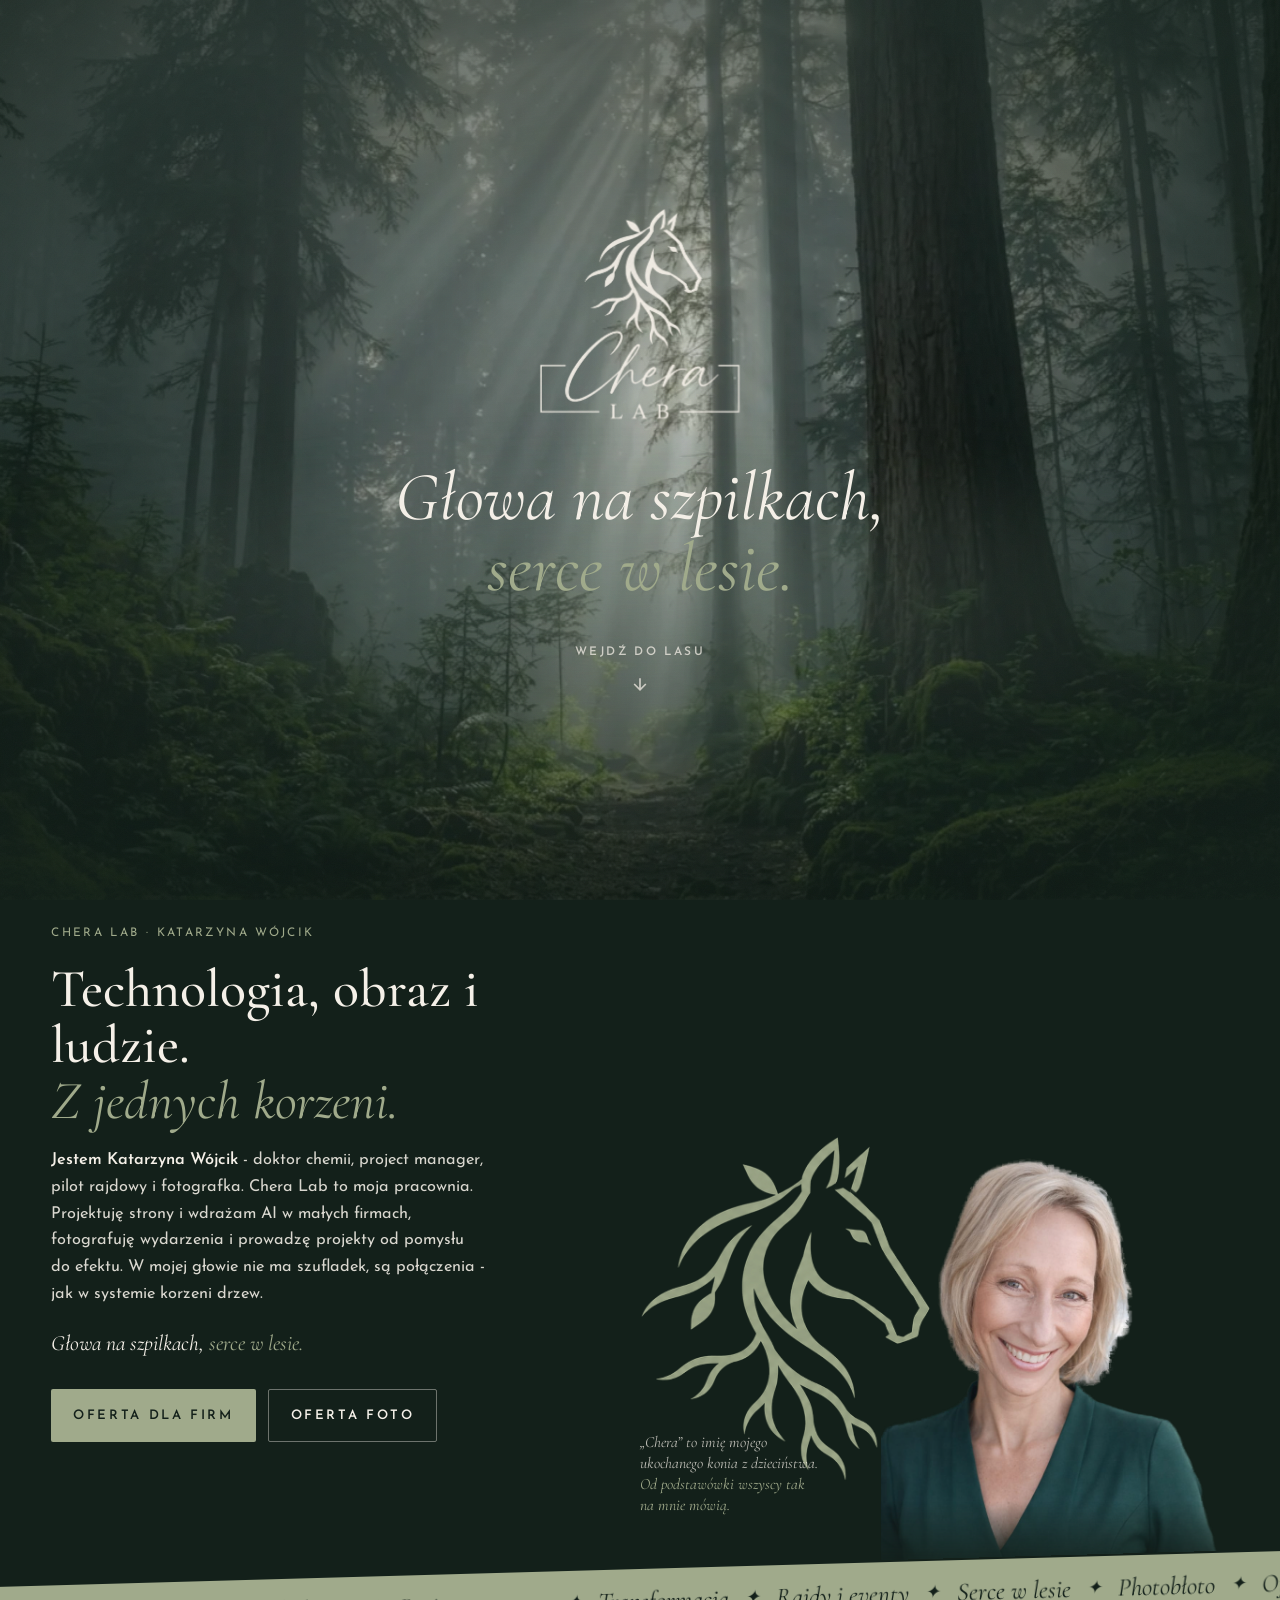
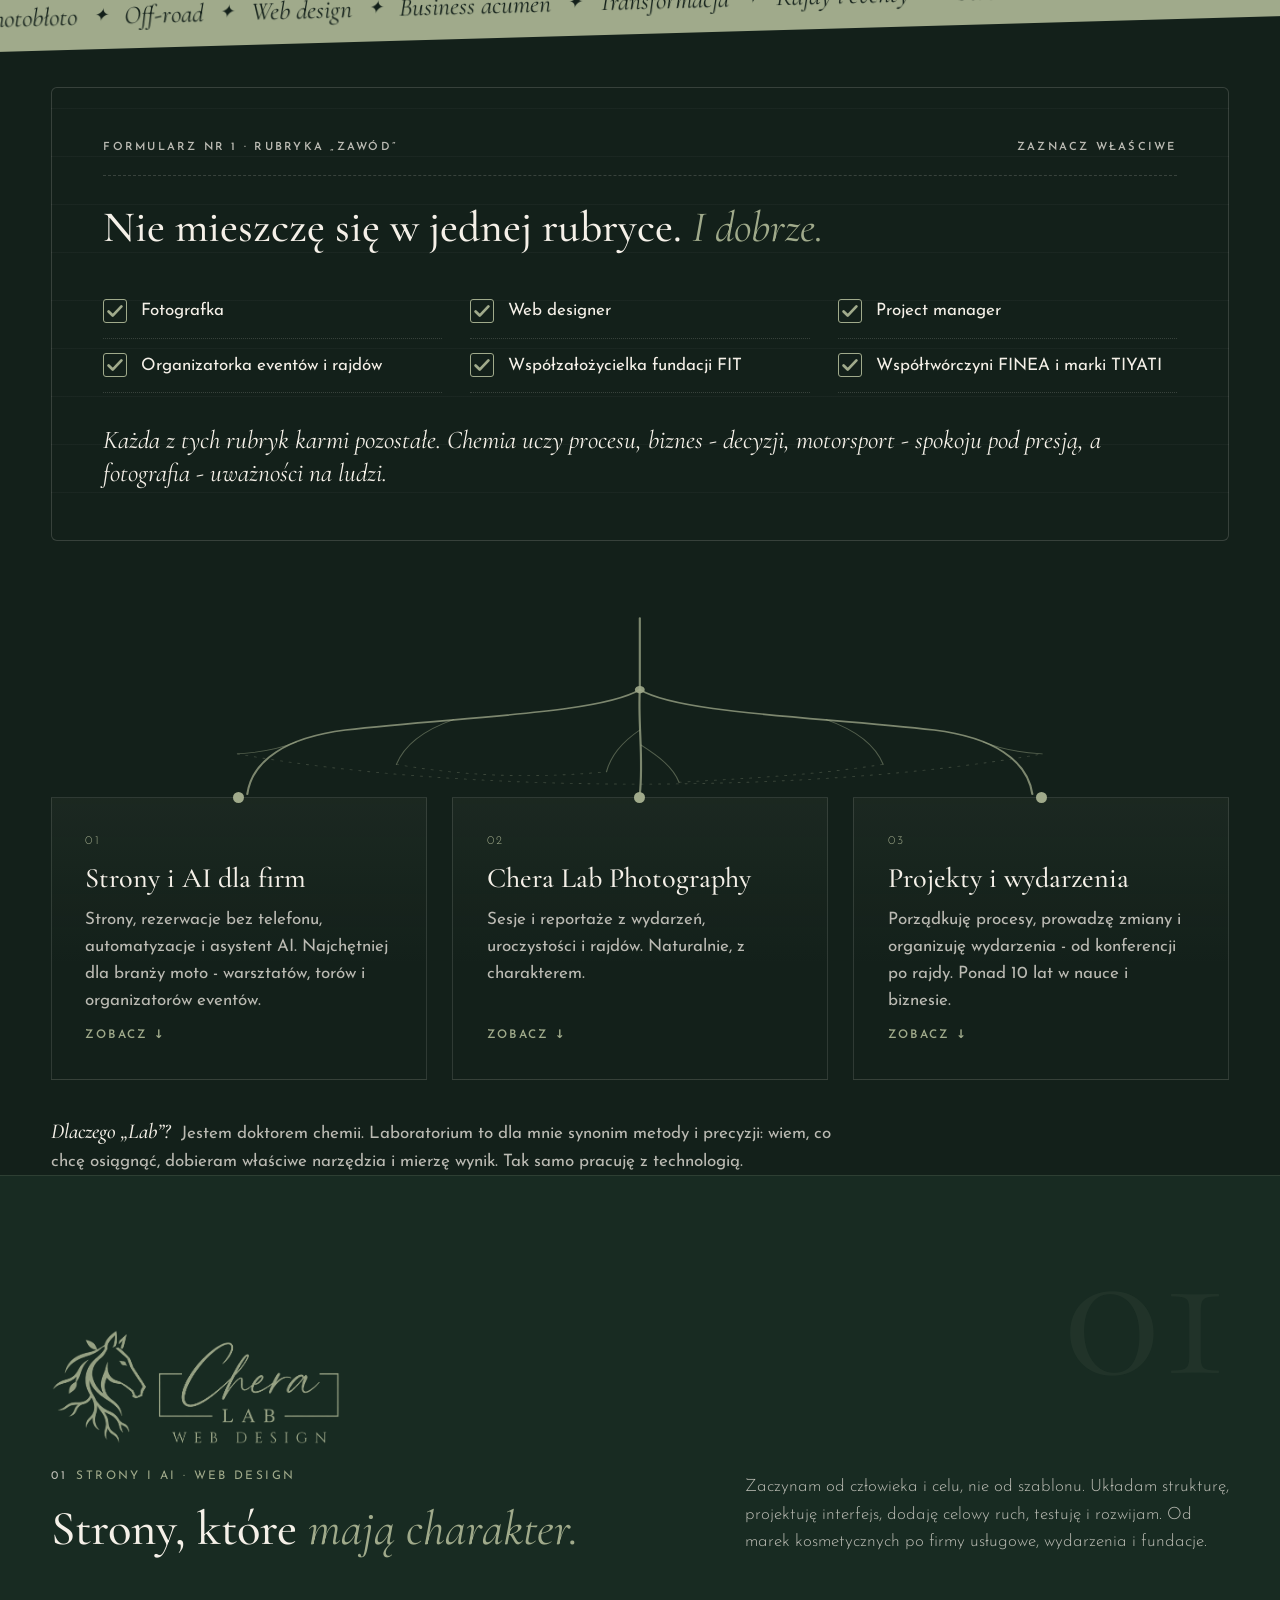
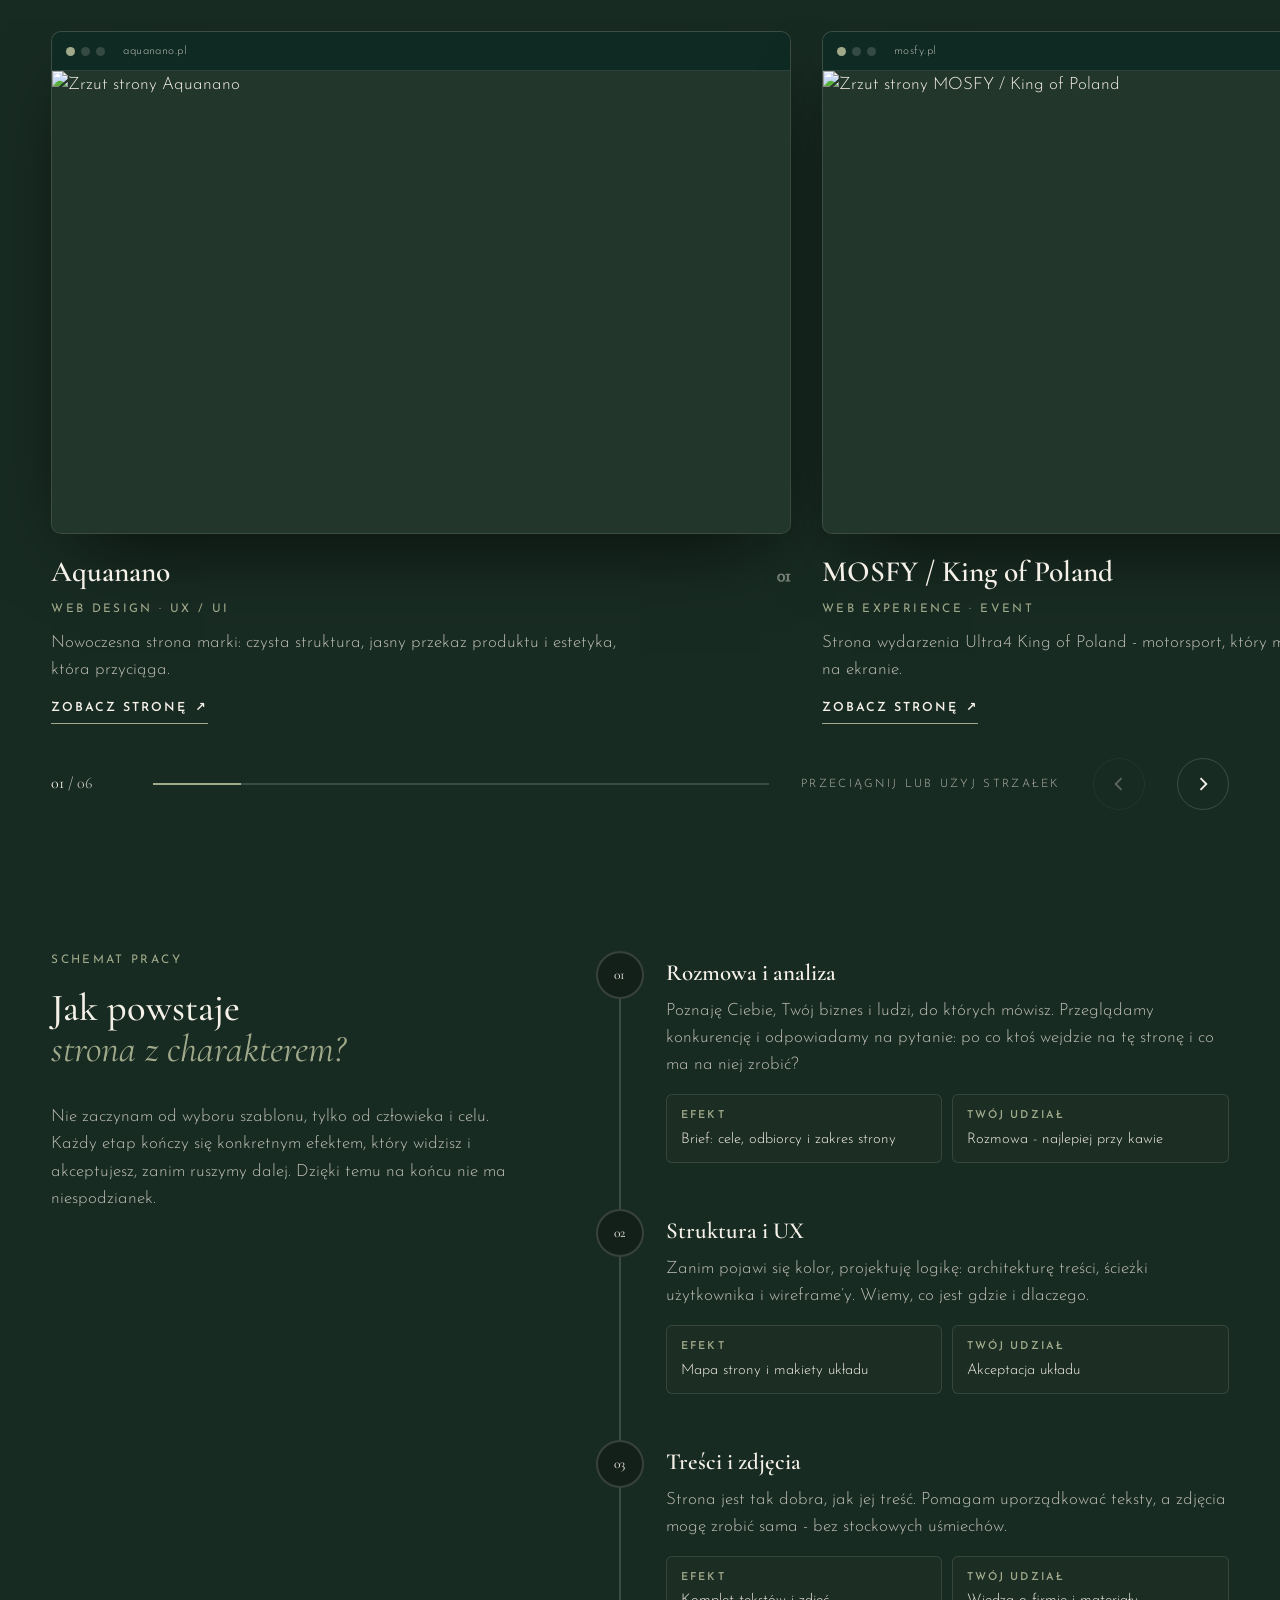
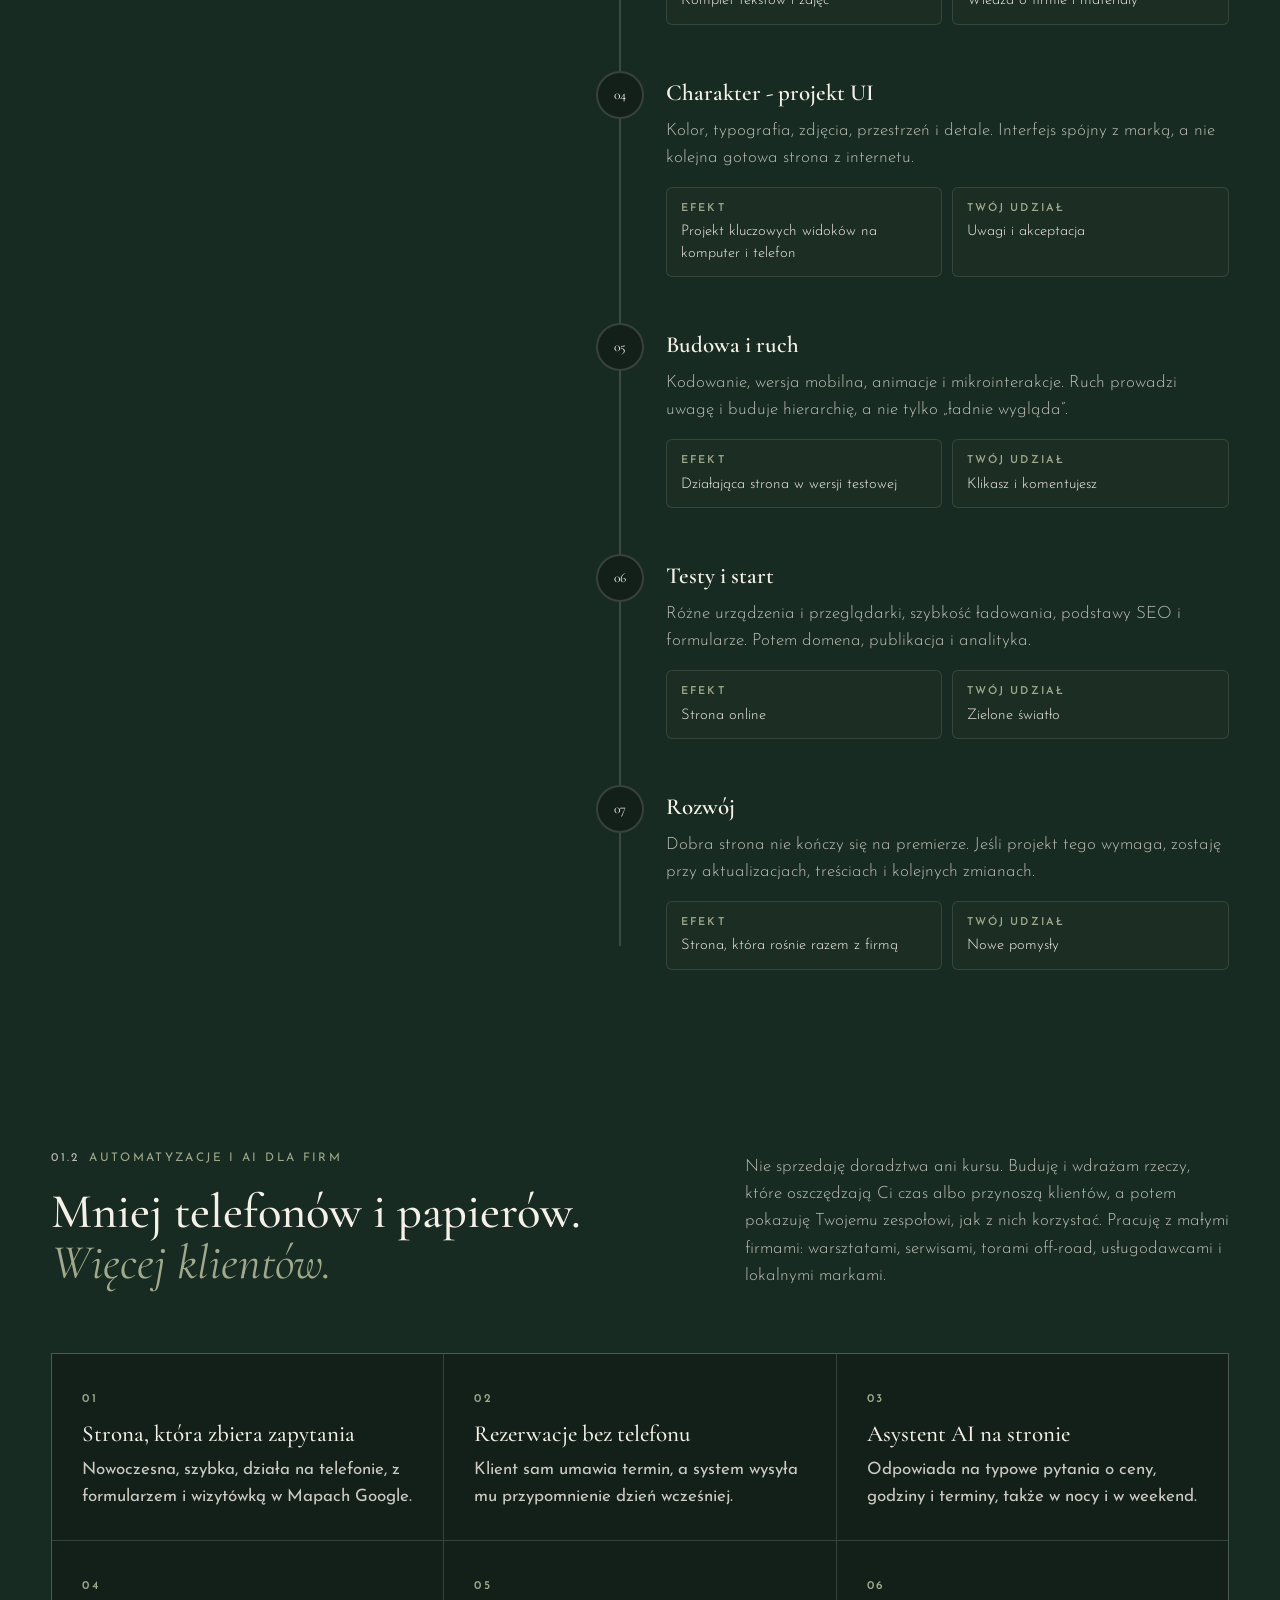
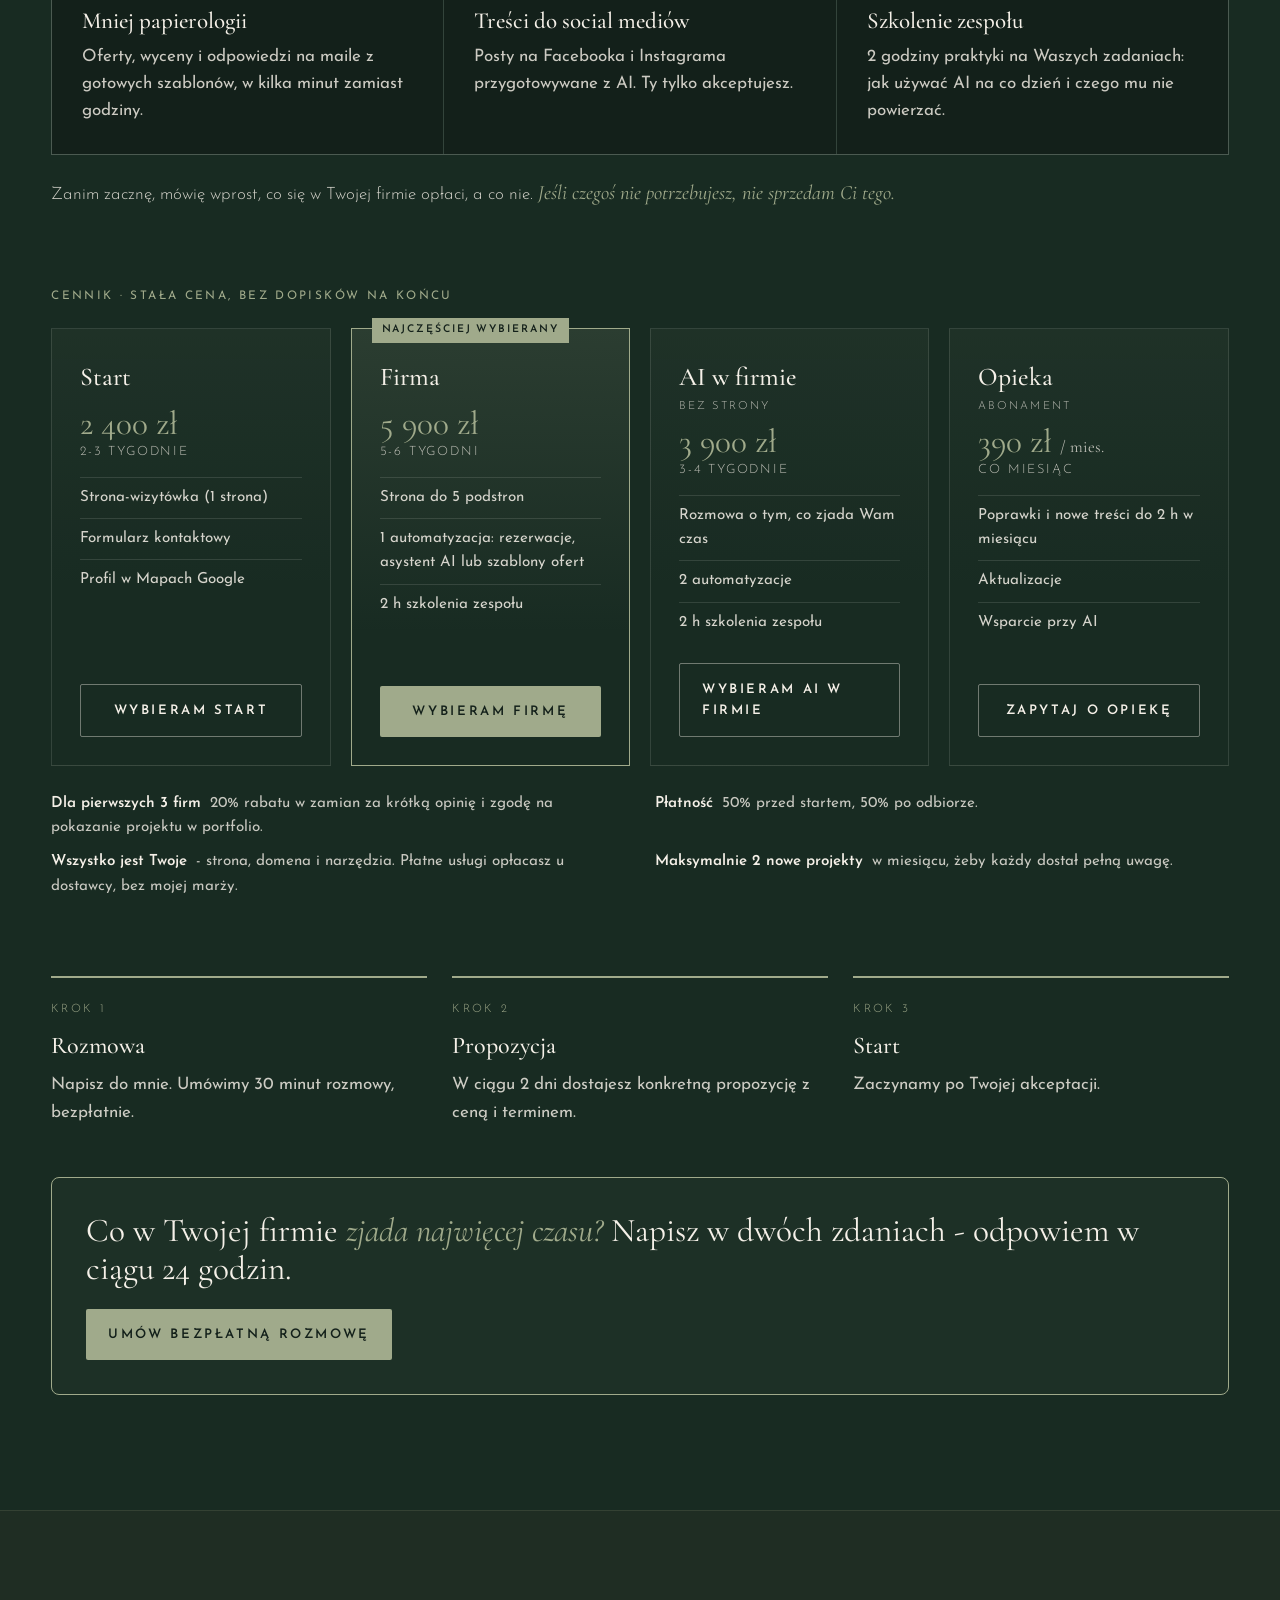
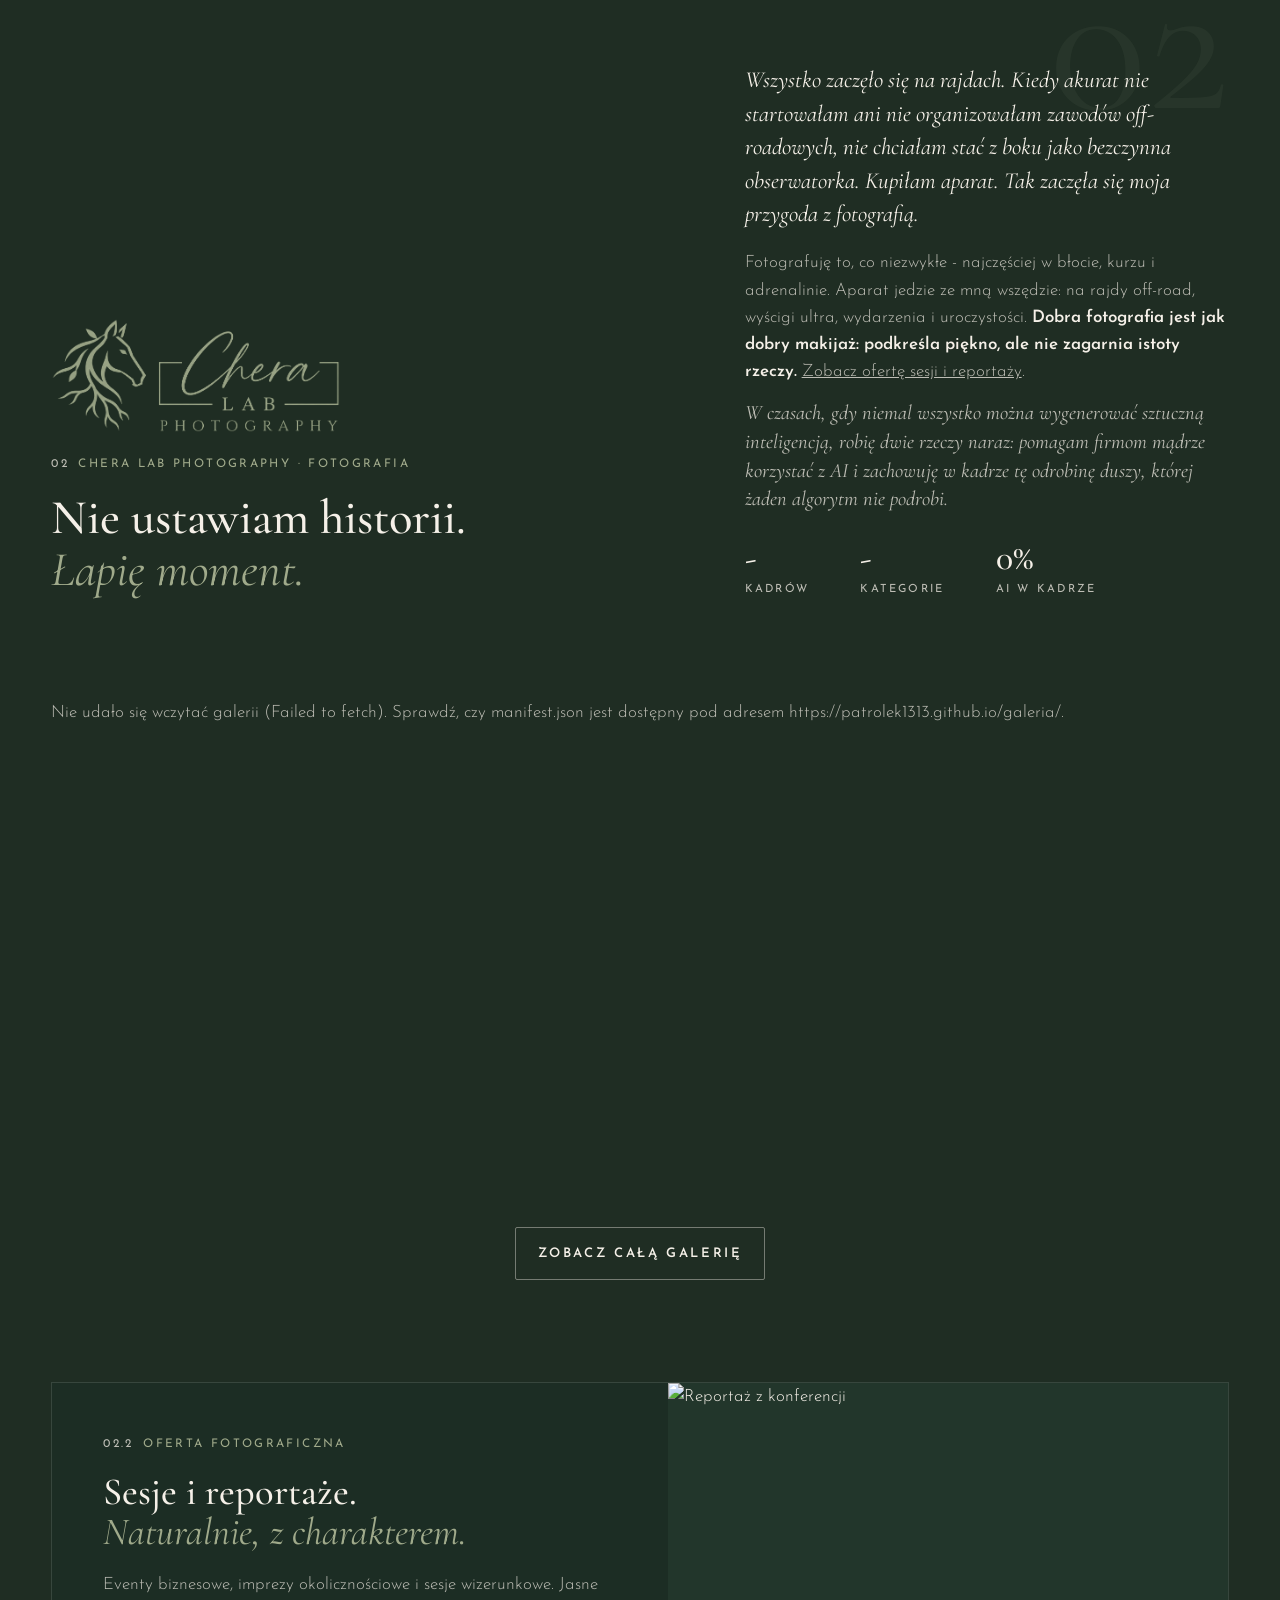
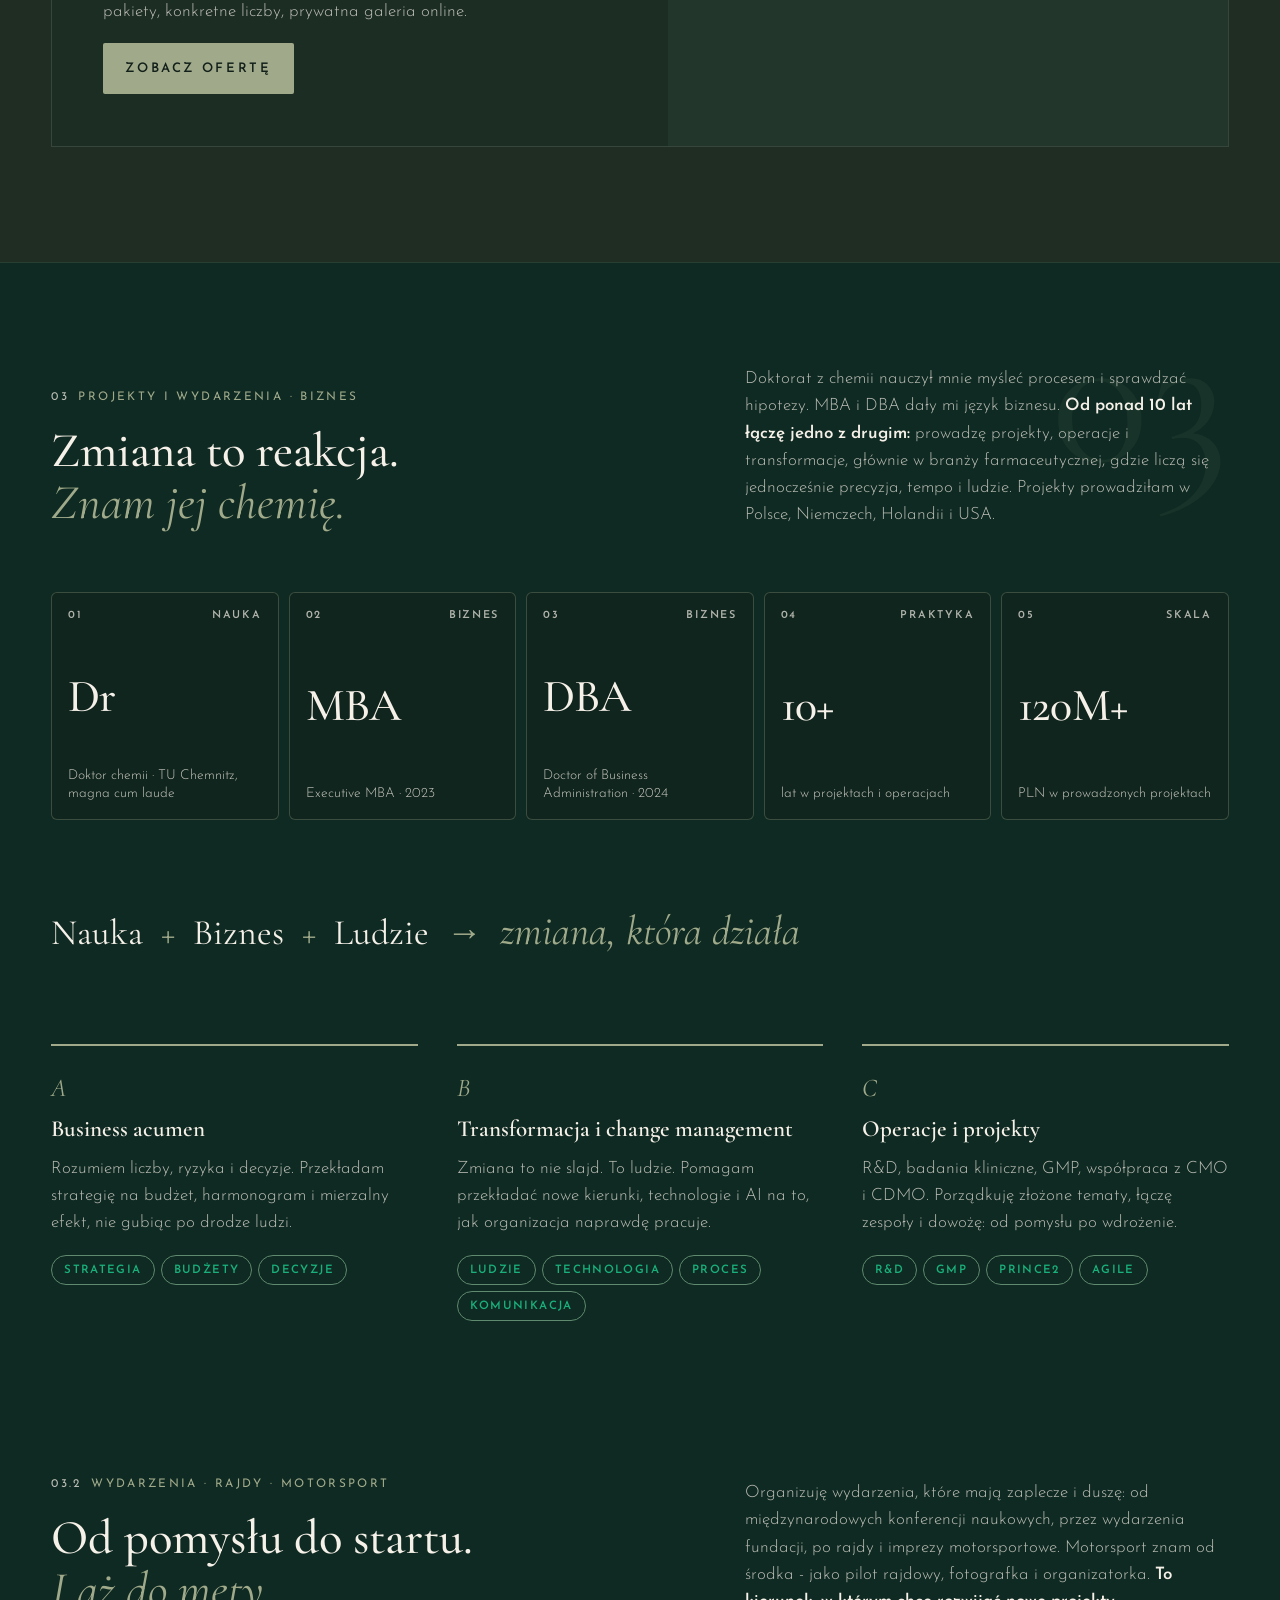
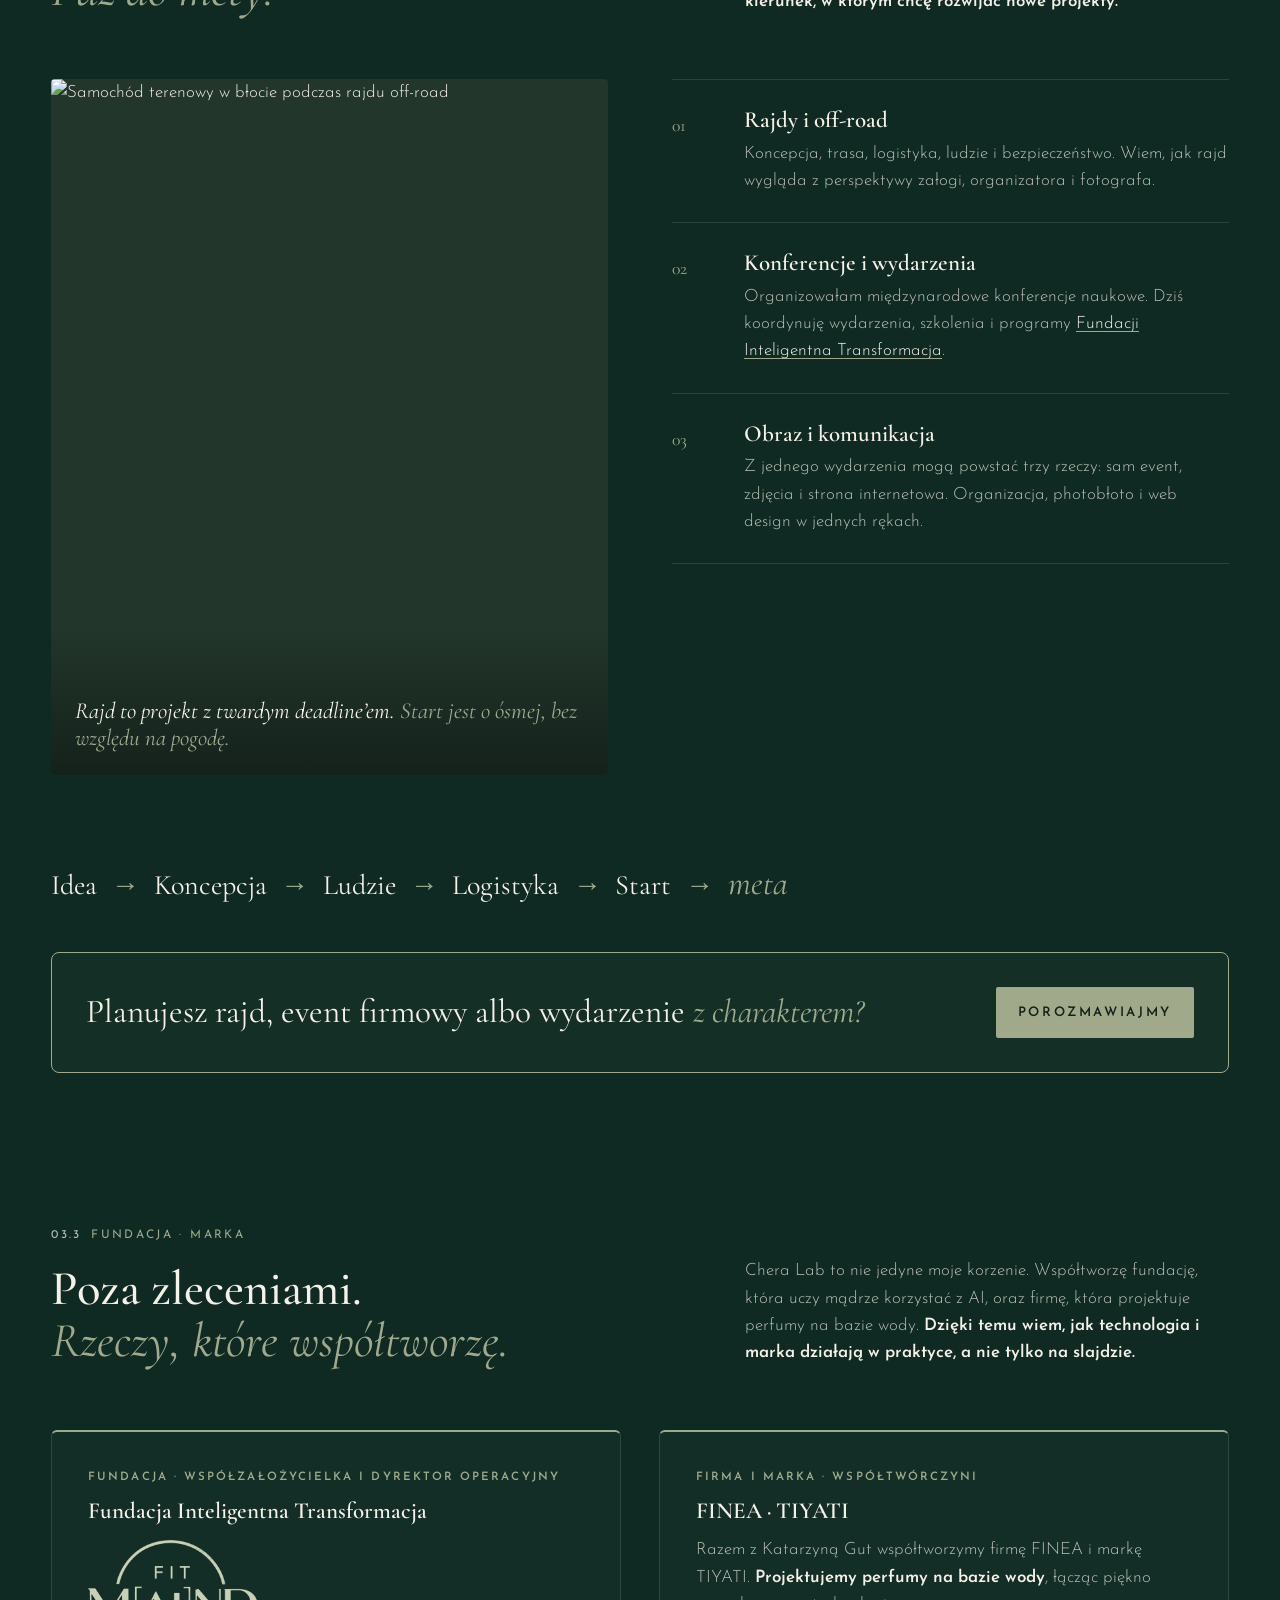
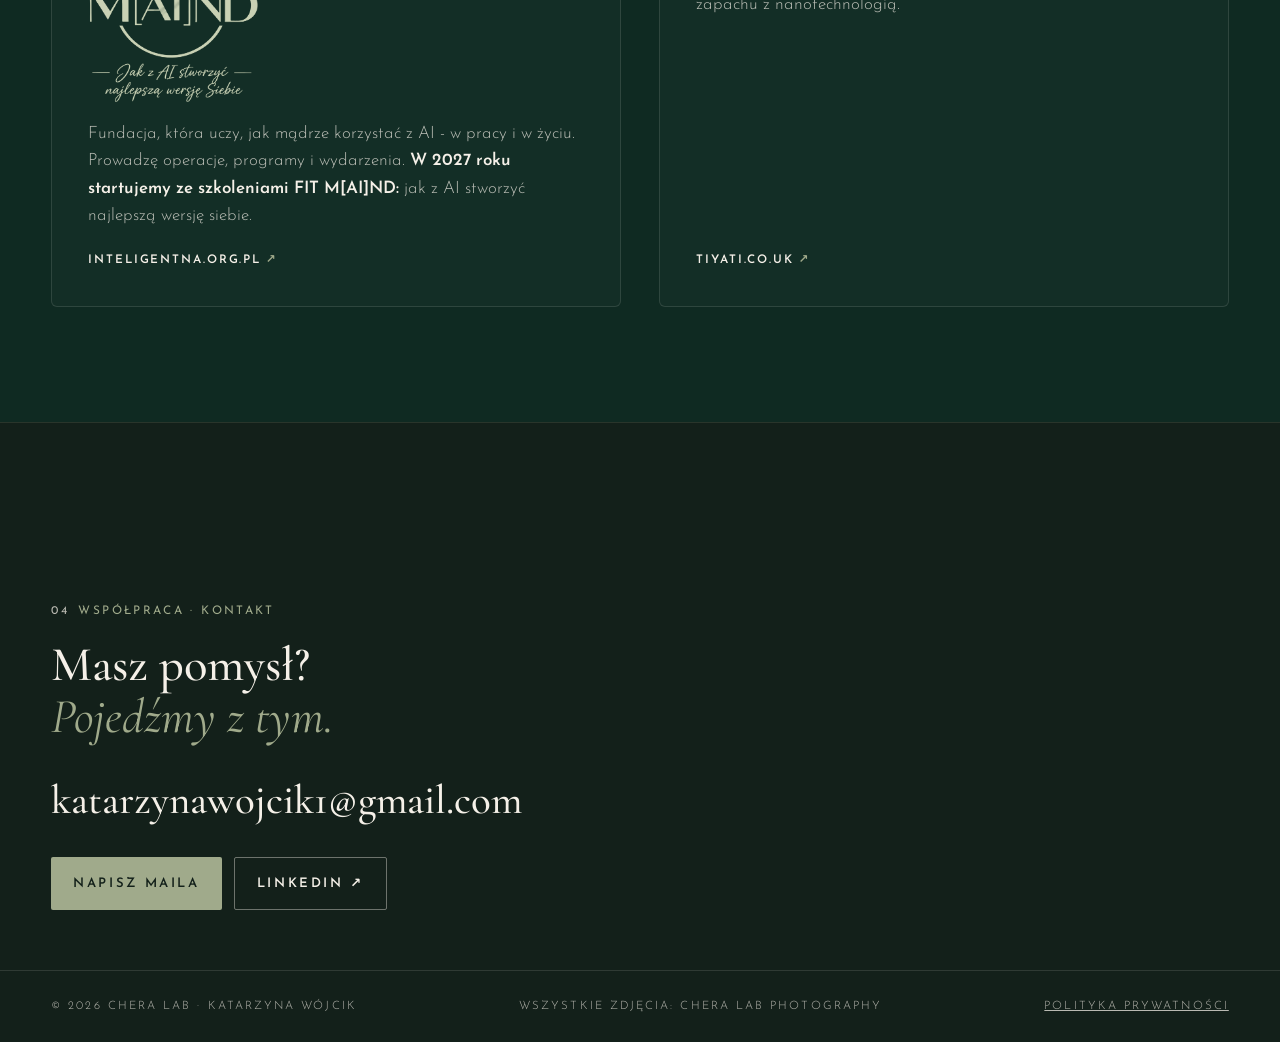
==== index.html @ 1a9999c0 "Polityka prywatności PL/EN, fonty hostowane lokalnie (bez Google Fonts), linki w stopkach, sitemap C" ====
<!DOCTYPE html>
<html lang="pl">
<head>
<meta charset="UTF-8">
<link rel="icon" type="image/png" href="img/favicon-64.png">
<link rel="apple-touch-icon" href="img/favicon-180.png">
<link rel="alternate" hreflang="pl" href="https://cheralab.eu/">
<link rel="alternate" hreflang="en" href="https://cheralab.eu/en.html">
<meta name="viewport" content="width=device-width, initial-scale=1">
<title>Chera Lab · fotografia, strony i AI dla firm</title>
<meta name="description" content="Chera Lab - Katarzyna Wójcik: fotografia off-road, wyścigów ultra i wydarzeń (Chera Lab Photography), projektowanie stron internetowych i AI dla małych firm.">
<meta name="theme-color" content="#13201a">
<link rel="preconnect" href="https://patrolek1313.github.io" crossorigin>
<link rel="stylesheet" href="fonts.css">
<style>
:root{
  --bg:#13201a;          /* prawie czarny szmaragd */
  --bg-2:#07201a;
  --bg-3:#0b2e24;
  --emerald:#0f8a5f;     /* szmaragd */
  --emerald-hi:#19b07b;
  --lime:#a0aa8b;        /* limonka - tylko jako akcent */
  --ink:#eef3ec;
  --muted:rgba(245,240,232,.62);
  --faint:rgba(245,240,232,.14);
  --line:rgba(245,240,232,.1);
  --gap:6px;
  --pad:clamp(16px,4vw,56px);
  --display:'Archivo Black',Impact,sans-serif;
  --sans:'Archivo',system-ui,sans-serif;
  --serif:'Instrument Serif',Georgia,serif;
  --ease:cubic-bezier(.2,.7,.1,1);
}
*{box-sizing:border-box;margin:0;padding:0}
html{scroll-behavior:smooth;scroll-padding-top:72px;overflow-x:clip}
body{background:var(--bg);color:var(--ink);font-family:var(--sans);font-size:17px;line-height:1.6;-webkit-font-smoothing:antialiased;overflow-x:clip}
img{display:block;max-width:100%}
a{color:inherit}
button{font:inherit;color:inherit;background:none;border:0;cursor:pointer}
::selection{background:var(--lime);color:var(--bg)}
:focus-visible{outline:2px solid var(--lime);outline-offset:3px}

/* ziarno - odrobina „błota” na całej stronie */
body::after{content:'';position:fixed;inset:0;pointer-events:none;z-index:100;opacity:.045;
  background-image:url("data:image/svg+xml,%3Csvg xmlns='http://www.w3.org/2000/svg' width='160' height='160'%3E%3Cfilter id='n'%3E%3CfeTurbulence type='fractalNoise' baseFrequency='.9' numOctaves='3' stitchTiles='stitch'/%3E%3C/filter%3E%3Crect width='100%25' height='100%25' filter='url(%23n)'/%3E%3C/svg%3E")}

.label{font-family:var(--sans);font-stretch:75%;font-weight:600;font-size:.74rem;letter-spacing:.22em;text-transform:uppercase;color:var(--lime)}
.label .n{color:var(--muted);margin-right:.8em}
.serif{font-family:var(--serif);font-style:italic;font-weight:400;letter-spacing:0;text-transform:none}
.wrap{padding-inline:var(--pad);max-width:1600px;margin-inline:auto}

/* ---------- nagłówek ---------- */
.top{position:fixed;inset:0 0 auto;z-index:50;display:flex;align-items:center;justify-content:space-between;gap:24px;padding:14px var(--pad);transition:padding .4s}
.top::before{content:'';position:absolute;inset:0;z-index:-1;opacity:0;background:rgba(19,32,26,.82);backdrop-filter:blur(14px);-webkit-backdrop-filter:blur(14px);border-bottom:1px solid var(--line);transition:opacity .4s}
.top.solid{padding-block:10px}
.top.solid::before{opacity:1}
.brand{text-decoration:none;display:flex;align-items:baseline;gap:10px;white-space:nowrap}
.brand img{height:58px;width:auto;transition:height .4s}
.top.solid .brand img{height:46px}
.brand b{font-family:var(--display);font-weight:400;font-size:1.05rem;letter-spacing:.02em}
.brand i{font-family:var(--serif);font-size:1.05rem;color:var(--lime)}
.nav{display:flex;align-items:center;gap:clamp(14px,2.4vw,34px)}
.nav a{text-decoration:none;font-stretch:80%;font-weight:600;font-size:.8rem;letter-spacing:.16em;text-transform:uppercase;opacity:.8;transition:opacity .2s,color .2s}
.nav a:hover{opacity:1;color:var(--lime)}
.nav .cta{opacity:1;background:var(--lime);color:var(--bg);padding:9px 16px;border-radius:99px}
.nav .cta:hover{color:var(--bg);background:var(--ink)}
.burger{display:none;width:40px;height:40px;position:relative}
.burger span{position:absolute;left:9px;right:9px;height:2px;background:var(--ink);transition:transform .3s,top .3s}
.burger span:nth-child(1){top:15px}.burger span:nth-child(2){top:23px}
.menu-open .burger span:nth-child(1){top:19px;transform:rotate(45deg)}
.menu-open .burger span:nth-child(2){top:19px;transform:rotate(-45deg)}
@media (max-width:980px){
  .burger{display:block}
  .nav{position:fixed;inset:0;flex-direction:column;justify-content:center;gap:28px;background:var(--bg);transform:translateY(-100%);transition:transform .5s var(--ease);z-index:-1}
  .nav a{font-family:var(--display);font-weight:400;font-size:2rem;letter-spacing:0}
  .nav .cta{font-family:var(--sans);font-size:1rem;font-weight:700;letter-spacing:.12em}
  .menu-open .nav{transform:none}
}

/* ---------- intro: wejście do lasu ---------- */
.intro{position:relative;height:200svh}
.intro-sticky{position:sticky;top:0;height:100svh;overflow:hidden;display:grid;place-items:center;text-align:center;isolation:isolate;background:#13201a}
.intro-media{position:absolute;inset:0;z-index:-2;animation:introWake 3.4s cubic-bezier(.22,.7,.2,1) both}
.intro-bg{width:100%;height:100%;object-fit:cover;transform:scale(calc(1 + .42 * var(--p,0)));filter:brightness(calc(1 - .55 * var(--p,0)))}
@keyframes introWake{from{opacity:.2;filter:blur(18px) brightness(.35);transform:scale(1.18)}to{opacity:1;filter:blur(0) brightness(1);transform:scale(1)}}
.intro-sticky::after{content:'';position:absolute;inset:0;z-index:-1;background:radial-gradient(70% 70% at 50% 45%,rgba(19,32,26,.18),rgba(19,32,26,.9))}
/* mgła snująca się między drzewami */
.mist{position:absolute;z-index:-1;inset:auto -30% -10%;height:70%;pointer-events:none;
  background:radial-gradient(60% 55% at 50% 50%,rgba(215,235,220,.16),rgba(215,235,220,0) 70%);
  filter:blur(22px);opacity:0;animation:mistIn 4s ease 1.2s both,mistDrift 46s linear 1.2s infinite}
.mist-2{inset:auto -40% 12%;height:45%;animation:mistIn 4s ease 2s both,mistDrift 72s linear 2s infinite reverse;opacity:0}
@keyframes mistIn{to{opacity:1}}
@keyframes mistDrift{from{transform:translateX(-8%)}to{transform:translateX(8%)}}
.intro-in{display:grid;justify-items:center;gap:clamp(24px,4vw,40px);padding:0 var(--pad);
  opacity:calc(1 - 1.6 * var(--p,0));transform:translateY(calc(var(--p,0) * -70px))}
.intro-tag{font-family:var(--serif);font-style:italic;font-size:clamp(2.2rem,6.4vw,5.2rem);line-height:1.02}
.intro-tag span,.intro-tag em{display:block;font-style:italic;animation:introUp 1.8s cubic-bezier(.22,.7,.2,1) both}
.intro-tag span{animation-delay:1.1s}
.intro-tag em{color:var(--lime);animation-delay:1.55s}
@keyframes introUp{from{opacity:0;transform:translateY(34px);filter:blur(10px)}to{opacity:1;transform:none;filter:blur(0)}}
.intro-go{display:inline-flex;flex-direction:column;align-items:center;gap:12px;text-decoration:none;font-stretch:80%;font-weight:600;font-size:.74rem;letter-spacing:.26em;text-transform:uppercase;color:var(--muted);transition:color .3s;animation:introUp 1.6s ease 2.3s both}
.intro-go:hover{color:var(--lime)}
.intro-go svg{width:20px;height:20px;animation:bob 2.2s ease-in-out infinite}
@keyframes bob{0%,100%{transform:translateY(0)}50%{transform:translateY(7px)}}
@media (prefers-reduced-motion:reduce){.intro{height:100svh}.mist{display:none}.intro-bg{transform:none;filter:none}}

/* ---------- hero ---------- */
.hero{position:relative;min-height:100svh;display:flex;align-items:flex-end;overflow:hidden;isolation:isolate}
.slides{position:absolute;inset:0;z-index:-2;background:var(--bg-2)}
.slide{position:absolute;inset:0;background-size:cover;background-position:center;opacity:0;transform:scale(1.08);transition:opacity 1.6s ease,transform 9s linear}
.slide.on{opacity:1;transform:scale(1)}
.hero::before{content:'';position:absolute;inset:0;z-index:-1;
  background:linear-gradient(180deg,rgba(19,32,26,.5) 0%,rgba(19,32,26,0) 22%,rgba(19,32,26,0) 50%,rgba(19,32,26,.92) 100%),
             linear-gradient(90deg,rgba(28,45,36,.78) 0%,rgba(28,45,36,.35) 40%,rgba(28,45,36,0) 65%)}
.hero-in{width:100%;padding:0 var(--pad) clamp(28px,5vw,56px);display:grid;grid-template-columns:1fr auto;align-items:end;gap:32px}
.hero h1{font-family:var(--display);font-weight:400;line-height:.84;letter-spacing:-.02em;font-size:clamp(3.6rem,10.5vw,10.5rem);text-transform:uppercase;margin:16px 0 20px}
.hero h1 span{display:block}
.hero h1 .l{color:var(--lime)}
.tag{font-family:var(--serif);font-style:italic;font-size:clamp(1.5rem,3vw,2.4rem);line-height:1.1}
.tag em{color:var(--lime);font-style:italic}
.lead{max-width:34em;color:var(--muted);margin-top:14px;font-size:clamp(1rem,1.3vw,1.12rem)}
.btns{display:flex;flex-wrap:wrap;gap:12px;margin-top:28px}
.btn{display:inline-flex;align-items:center;gap:10px;text-decoration:none;font-stretch:80%;font-weight:700;font-size:.82rem;letter-spacing:.16em;text-transform:uppercase;padding:15px 22px;border-radius:99px;transition:background .25s,color .25s,transform .25s}
.btn.primary{background:var(--lime);color:var(--bg)}
.btn.primary:hover{background:var(--ink);transform:translateY(-2px)}
.btn.ghost{border:1px solid rgba(245,240,232,.35)}
.btn.ghost:hover{border-color:var(--lime);color:var(--lime)}
.btn svg{width:16px;height:16px}
.hero-meta{text-align:right;font-stretch:80%;font-size:.72rem;letter-spacing:.2em;text-transform:uppercase;color:var(--muted);min-width:180px}
.hero-meta b{display:block;color:var(--ink);font-weight:600;margin-bottom:10px}
.bars{display:flex;gap:6px;justify-content:flex-end}
.bars i{display:block;width:28px;height:2px;background:var(--faint);overflow:hidden;position:relative}
.bars i.on::after{content:'';position:absolute;inset:0;background:var(--lime);transform-origin:left;animation:fill var(--dur,6s) linear forwards}
.bars i.done::after{content:'';position:absolute;inset:0;background:var(--ink)}
@keyframes fill{from{transform:scaleX(0)}to{transform:scaleX(1)}}
@media (max-width:820px){.hero::before{background:linear-gradient(180deg,rgba(19,32,26,.5) 0%,rgba(19,32,26,0) 18%,rgba(19,32,26,.5) 42%,rgba(19,32,26,.95) 100%)}.hero-in{grid-template-columns:1fr}.hero-meta{text-align:left}.bars{justify-content:flex-start}}

/* ---------- pas z hasłami (jeden, kontrolowany „krzyk”) ---------- */
.ticker{background:var(--lime);color:var(--bg);overflow:hidden;transform:rotate(-1.6deg);margin:-26px -20px 0;position:relative;z-index:2;border-block:2px solid var(--bg)}
.ticker-track{display:flex;width:max-content;animation:tick 38s linear infinite}
.ticker span{font-family:var(--display);font-size:clamp(1.3rem,2.6vw,2.2rem);text-transform:uppercase;padding:12px 0;white-space:nowrap}
.ticker span::after{content:'✦';margin:0 .9em;font-size:.7em;vertical-align:.15em}
@keyframes tick{to{transform:translateX(-50%)}}

/* ---------- sekcje ---------- */
section{position:relative}
.sec{padding-block:clamp(90px,12vw,170px) 0}
.sec-head{display:grid;grid-template-columns:minmax(0,1.3fr) minmax(0,1fr);gap:clamp(24px,5vw,80px);align-items:end;margin-bottom:clamp(36px,5vw,64px)}
.h2{font-family:var(--display);font-weight:400;text-transform:uppercase;line-height:.9;letter-spacing:-.015em;font-size:clamp(2.6rem,7vw,6.4rem);margin-top:18px}
.h2.sm{font-size:clamp(2.3rem,4.6vw,4.4rem);margin-bottom:34px}
.h2 .serif{color:var(--lime);font-size:1.08em;line-height:.8;display:inline-block}
.sec-head p{color:var(--muted);max-width:32em}
.sec-head p strong{color:var(--ink);font-weight:600}
@media (max-width:820px){.sec-head{grid-template-columns:1fr}}

/* ---------- galeria ---------- */
.stats{display:flex;gap:clamp(24px,4vw,56px);margin-top:26px}
.stats div{font-family:var(--display);font-size:clamp(1.8rem,3.4vw,2.8rem);line-height:1}
.stats small{display:block;font-family:var(--sans);font-stretch:80%;font-size:.7rem;letter-spacing:.2em;text-transform:uppercase;color:var(--muted);margin-top:8px}

.filters{position:sticky;top:57px;z-index:20;background:linear-gradient(var(--bg) 70%,rgba(19,32,26,0));padding:14px var(--pad) 22px;margin-bottom:4px}
.filters-in{display:flex;gap:8px;overflow-x:auto;scrollbar-width:none;max-width:1600px;margin-inline:auto}
.filters-in::-webkit-scrollbar{display:none}
.chip{flex:none;display:flex;align-items:center;gap:10px;padding:10px 16px;border:1px solid var(--faint);border-radius:99px;font-stretch:80%;font-weight:600;font-size:.8rem;letter-spacing:.12em;text-transform:uppercase;transition:border-color .2s,background .2s,color .2s}
.chip sup{font-size:.68rem;color:var(--muted);letter-spacing:0;font-weight:500;vertical-align:0}
.chip:hover{border-color:var(--ink)}
.chip[aria-pressed="true"]{background:var(--ink);color:var(--bg);border-color:var(--ink)}
.chip[aria-pressed="true"] sup{color:var(--emerald)}

.grid{padding-inline:var(--pad);max-width:1600px;margin-inline:auto;min-height:60vh}
.row{display:flex;gap:var(--gap);margin-bottom:var(--gap)}
.tile{position:relative;flex:none;overflow:hidden;background:var(--bg-3) center/cover no-repeat;cursor:zoom-in;border-radius:2px}
.tile img{width:100%;height:100%;object-fit:cover;opacity:0;transition:opacity .6s ease,transform .9s var(--ease)}
.tile img.ok{opacity:1}
.tile::after{content:'';position:absolute;inset:0;box-shadow:inset 0 0 0 0 var(--lime);transition:box-shadow .25s}
.tile:hover img{transform:scale(1.045)}
.tile:hover::after,.tile:focus-visible::after{box-shadow:inset 0 0 0 3px var(--lime)}
.tile .cap{position:absolute;left:10px;bottom:9px;font-stretch:75%;font-weight:600;font-size:.66rem;letter-spacing:.18em;text-transform:uppercase;background:var(--bg);color:var(--lime);padding:4px 8px;opacity:0;transform:translateY(6px);transition:opacity .25s,transform .25s}
.tile:hover .cap,.tile:focus-visible .cap{opacity:1;transform:none}
.tile.in{animation:rise .7s var(--ease) both}
@keyframes rise{from{opacity:0;transform:translateY(24px)}}
.more{display:flex;justify-content:center;padding:34px 0 0}
.more button{display:flex;align-items:center;gap:14px;border:1px solid var(--faint);border-radius:99px;padding:16px 26px;font-stretch:80%;font-weight:700;font-size:.8rem;letter-spacing:.16em;text-transform:uppercase;transition:border-color .2s,color .2s}
.more button:hover{border-color:var(--lime);color:var(--lime)}
.more[hidden]{display:none}
.err{padding:40px 0;color:var(--muted)}

/* ---------- lightbox ---------- */
.lb{position:fixed;inset:0;z-index:200;background:rgba(12,22,17,.97);display:grid;grid-template-rows:auto 1fr auto;opacity:0;visibility:hidden;transition:opacity .3s,visibility .3s}
.lb.open{opacity:1;visibility:visible}
.lb-top,.lb-bot{display:flex;align-items:center;justify-content:space-between;gap:16px;padding:14px var(--pad)}
.lb-count{font-family:var(--display);font-size:1.1rem}
.lb-count span{color:var(--muted)}
.lb-cat{font-stretch:75%;font-weight:600;font-size:.72rem;letter-spacing:.22em;text-transform:uppercase;color:var(--lime)}
.lb-stage{position:relative;display:flex;align-items:center;justify-content:center;min-height:0;padding:0 clamp(8px,6vw,96px);touch-action:pan-y}
.lb-frame{position:relative;max-width:100%;max-height:100%;background:center/cover no-repeat}
.lb-frame img{max-width:100%;max-height:calc(100svh - 150px);width:auto;height:auto;opacity:0;transition:opacity .35s}
.lb-frame img.ok{opacity:1}
.lb-btn{width:52px;height:52px;border-radius:50%;display:grid;place-items:center;border:1px solid var(--faint);transition:border-color .2s,background .2s,color .2s}
.lb-btn:hover{background:var(--lime);border-color:var(--lime);color:var(--bg)}
.lb-btn svg{width:20px;height:20px}
.lb-nav{position:absolute;top:50%;translate:0 -50%;z-index:2}
.lb-prev{left:clamp(8px,2vw,28px)}.lb-next{right:clamp(8px,2vw,28px)}
.lb-hint{font-stretch:80%;font-size:.72rem;letter-spacing:.16em;text-transform:uppercase;color:var(--muted)}
@media (max-width:820px){.lb-nav{display:none}.lb-stage{padding:0}}

/* ---------- web design ---------- */
.carousel{position:relative}
.track{--edge:max(var(--pad),calc((100% - 1600px) / 2 + var(--pad)));display:flex;gap:clamp(16px,2.4vw,32px);overflow-x:auto;scroll-snap-type:x mandatory;scroll-padding-inline:var(--edge);padding:12px var(--edge) 34px;scrollbar-width:none;overscroll-behavior-x:contain;cursor:grab}
.track::-webkit-scrollbar{display:none}
.track.drag{cursor:grabbing;scroll-snap-type:none;user-select:none}
.track.drag a{pointer-events:none}
.card{flex:0 0 min(84vw,740px);scroll-snap-align:start;display:flex;flex-direction:column;gap:22px}
.card-top{display:flex;align-items:baseline;justify-content:space-between;gap:16px;margin-bottom:10px}
.card h3{font-family:var(--display);font-weight:400;text-transform:uppercase;font-size:clamp(1.6rem,2.8vw,2.5rem);line-height:.95;letter-spacing:-.01em}
.card-n{font-family:var(--display);font-size:1.1rem;color:transparent;-webkit-text-stroke:1px rgba(245,240,232,.45);transition:color .3s,-webkit-text-stroke-color .3s}
.card:hover .card-n{color:var(--lime);-webkit-text-stroke-color:var(--lime)}
.card p{color:var(--muted);max-width:34em;margin-top:10px}
.card .go{display:inline-flex;align-items:center;gap:8px;margin-top:16px;font-stretch:80%;font-weight:700;font-size:.78rem;letter-spacing:.16em;text-transform:uppercase;text-decoration:none;border-bottom:1px solid var(--lime);padding-bottom:4px;transition:gap .25s,color .25s}
.card .go:hover{gap:14px;color:var(--lime)}
.browser{display:block;text-decoration:none;border-radius:10px;overflow:hidden;background:var(--bg-3);box-shadow:0 30px 80px -30px rgba(0,0,0,.8);border:1px solid var(--line);transition:transform .6s var(--ease),border-color .3s}
.card:hover .browser{transform:translateY(-6px);border-color:rgba(160,170,139,.45)}
.browser-bar{display:flex;align-items:center;gap:6px;padding:10px 14px;background:#0e2a22;border-bottom:1px solid var(--line)}
.browser-bar i{width:9px;height:9px;border-radius:50%;background:var(--faint)}
.browser-bar i:first-child{background:var(--lime)}
.browser-bar span{margin-left:12px;font-size:.72rem;color:var(--muted);letter-spacing:.04em}
.screen{position:relative;aspect-ratio:16/10;background:var(--bg-3)}
.screen img{position:absolute;inset:0;width:100%;height:100%;object-fit:cover}
/* po najechaniu: pełny zrzut strony przewija się w „przeglądarce” */
.screen::after{content:'';position:absolute;inset:0;background-image:var(--tall);background-size:100% auto;background-position:50% 0;background-repeat:no-repeat;opacity:0;transition:opacity .5s,background-position 6s ease-in-out}
.card:hover .screen::after{opacity:1;background-position:50% 100%}
.card.next{flex-basis:min(78vw,420px);justify-content:flex-end;background:var(--lime);color:var(--bg);border-radius:10px;padding:clamp(24px,3vw,40px);text-decoration:none;min-height:100%}
.card.next b{font-family:var(--display);font-weight:400;text-transform:uppercase;font-size:clamp(2rem,3.4vw,3rem);line-height:.95}
.card.next span{font-family:var(--serif);font-style:italic;font-size:1.5rem;line-height:1.15}
.card.next i{font-style:normal;font-stretch:80%;font-weight:700;font-size:.8rem;letter-spacing:.16em;text-transform:uppercase;margin-top:10px}
.car-ui{display:flex;align-items:center;gap:clamp(14px,3vw,32px)}
.car-count{font-family:var(--display);font-size:1rem;min-width:70px}
.car-count span{color:var(--muted)}
.car-bar{flex:1;height:2px;background:var(--faint);position:relative;overflow:hidden}
.car-bar i{position:absolute;inset:0;background:var(--lime);transform-origin:left;transform:scaleX(.1);transition:transform .15s linear}
.car-hint{font-stretch:80%;font-size:.72rem;letter-spacing:.18em;text-transform:uppercase;color:var(--muted)}
.car-ui .lb-btn[disabled]{opacity:.3;pointer-events:none}
@media (max-width:620px){.car-hint{display:none}}

/* ---------- schemat powstawania strony ---------- */
.how{display:grid;grid-template-columns:minmax(0,.85fr) minmax(0,1.15fr);gap:clamp(32px,6vw,100px);margin-top:clamp(90px,11vw,150px);align-items:start}
.how-intro{position:sticky;top:100px}
.how-intro p{color:var(--muted);max-width:30em}
.steps{list-style:none;position:relative}
.steps::before,.steps::after{content:'';position:absolute;left:23px;top:24px;width:2px}
.steps::before{bottom:24px;background:var(--faint)}
.steps::after{height:calc((100% - 48px) * var(--p,0));background:var(--lime)}
.steps li{position:relative;display:grid;grid-template-columns:48px minmax(0,1fr);gap:22px;padding-bottom:46px}
.steps li:last-child{padding-bottom:0}
.dot{width:48px;height:48px;border-radius:50%;display:grid;place-items:center;background:var(--bg);border:2px solid var(--faint);font-family:var(--display);font-size:.85rem;position:relative;z-index:1;transition:border-color .3s,background .3s,color .3s}
.steps li.lit .dot{border-color:var(--lime);background:var(--lime);color:var(--bg)}
.steps h4{font-family:var(--display);font-weight:400;text-transform:uppercase;font-size:clamp(1.3rem,2.2vw,1.8rem);line-height:1.05;margin:10px 0 10px}
.steps p{color:var(--muted)}
.steps dl{display:grid;grid-template-columns:1fr 1fr;gap:10px;margin-top:16px}
.steps dl div{border:1px solid var(--line);border-radius:6px;padding:12px 14px;background:var(--bg-2)}
.steps dt{font-stretch:75%;font-weight:600;font-size:.68rem;letter-spacing:.2em;text-transform:uppercase;color:var(--lime);margin-bottom:4px}
.steps dd{font-size:.92rem;line-height:1.45}
@media (max-width:900px){.how{grid-template-columns:1fr}.how-intro{position:relative;top:0}}
@media (max-width:520px){.steps dl{grid-template-columns:1fr}.steps li{grid-template-columns:40px minmax(0,1fr);gap:14px}.dot{width:40px;height:40px}.steps::before,.steps::after{left:19px}}

/* ---------- cała ja: formularz ---------- */
.rubryka{padding-top:clamp(90px,11vw,150px)}
.form{border:1px solid var(--faint);border-radius:6px;padding:clamp(22px,4vw,52px);background:repeating-linear-gradient(0deg,transparent 0 47px,rgba(245,240,232,.035) 47px 48px)}
.form-head{display:flex;justify-content:space-between;gap:16px;font-stretch:75%;font-weight:600;font-size:.7rem;letter-spacing:.2em;text-transform:uppercase;color:var(--muted);padding-bottom:18px;border-bottom:1px dashed var(--faint)}
.form .h2{font-size:clamp(2.2rem,5.4vw,5rem);margin:28px 0 34px}
.boxes{list-style:none;display:grid;grid-template-columns:repeat(auto-fill,minmax(250px,1fr));gap:0 28px}
.boxes a{display:flex;align-items:center;gap:14px;padding:13px 0;border-bottom:1px dotted var(--faint);text-decoration:none;font-weight:500;transition:color .2s}
.boxes a:hover{color:var(--lime)}
.boxes svg{flex:none;width:24px;height:24px;border:1.5px solid var(--lime);border-radius:3px;fill:none;stroke:var(--lime);stroke-width:3;stroke-linecap:round;stroke-linejoin:round}
.boxes path{stroke-dasharray:24;stroke-dashoffset:24;transition:stroke-dashoffset .35s ease}
.form.in .boxes path{stroke-dashoffset:0}
.boxes li:nth-child(1) path{transition-delay:.3s}.boxes li:nth-child(2) path{transition-delay:.42s}.boxes li:nth-child(3) path{transition-delay:.54s}.boxes li:nth-child(4) path{transition-delay:.66s}.boxes li:nth-child(5) path{transition-delay:.78s}.boxes li:nth-child(6) path{transition-delay:.9s}.boxes li:nth-child(7) path{transition-delay:1.02s}.boxes li:nth-child(8) path{transition-delay:1.14s}.boxes li:nth-child(9) path{transition-delay:1.26s}.boxes li:nth-child(10) path{transition-delay:1.38s}
.form-foot{margin-top:30px;font-family:var(--serif);font-style:italic;font-size:clamp(1.2rem,2vw,1.6rem);line-height:1.3;max-width:40em}

/* ---------- eventy i motorsport ---------- */
.ev{display:grid;grid-template-columns:minmax(0,1fr) minmax(0,1fr);gap:clamp(24px,5vw,80px);align-items:start}
.ev-photo{position:sticky;top:90px;margin:0;border-radius:4px;overflow:hidden;aspect-ratio:4/5;background:var(--bg-3)}
.ev-photo img{width:100%;height:100%;object-fit:cover}
.ev-photo figcaption{position:absolute;inset:auto 0 0;padding:70px 24px 22px;background:linear-gradient(transparent,rgba(19,32,26,.92));font-family:var(--serif);font-style:italic;font-size:clamp(1.2rem,1.8vw,1.5rem);line-height:1.2}
.ev-photo figcaption em{color:var(--lime)}
.ev-list{border-top:1px solid var(--line)}
.ev-list article{display:grid;grid-template-columns:56px minmax(0,1fr);gap:6px 16px;padding:28px 0;border-bottom:1px solid var(--line)}
.ev-list b{grid-row:span 2;font-family:var(--display);font-weight:400;color:var(--lime);font-size:1.1rem;padding-top:4px}
.ev-list h3{font-family:var(--display);font-weight:400;text-transform:uppercase;font-size:clamp(1.3rem,2.2vw,1.8rem);line-height:1.05}
.ev-list p{color:var(--muted)}
.flow{display:flex;flex-wrap:wrap;align-items:baseline;gap:.2em .5em;margin-top:clamp(56px,7vw,96px);font-family:var(--display);text-transform:uppercase;font-size:clamp(1.2rem,2.8vw,2.4rem);line-height:1.15}
.flow i{font-style:normal;color:var(--lime)}
.flow em{color:var(--lime);font-size:1.2em;text-transform:none}
.ev-cta{display:flex;align-items:center;justify-content:space-between;flex-wrap:wrap;gap:20px;margin-top:48px;padding:clamp(22px,3vw,34px);border:1px solid var(--lime);border-radius:8px;background:rgba(160,170,139,.04)}
.ev-cta p{font-family:var(--serif);font-size:clamp(1.4rem,2.6vw,2.1rem);line-height:1.15}
.ev-cta em{color:var(--lime)}
@media (max-width:900px){.ev{grid-template-columns:1fr}.ev-photo{position:relative;top:0;aspect-ratio:4/3}}

/* ---------- biznes i transformacja ---------- */
.biz{padding-bottom:clamp(90px,12vw,170px);margin-top:clamp(90px,12vw,170px);background:linear-gradient(180deg,var(--bg) 0,#072b1f 140px,#072b1f calc(100% - 140px),var(--bg) 100%)}
.biz.sec{padding-top:clamp(60px,8vw,120px)}
.elements{display:grid;grid-template-columns:repeat(5,minmax(0,1fr));gap:10px}
.el{aspect-ratio:1;display:flex;flex-direction:column;justify-content:space-between;padding:14px 16px 16px;border:1px solid rgba(160,170,139,.3);border-radius:6px;background:rgba(19,32,26,.45);transition:background .3s,color .3s,transform .3s var(--ease)}
.el:hover{background:var(--lime);color:var(--bg);transform:translateY(-4px)}
.el small{display:flex;justify-content:space-between;font-stretch:75%;font-weight:600;font-size:.68rem;letter-spacing:.16em;text-transform:uppercase;opacity:.7}
.el small i{font-style:normal}
.el b{font-family:var(--display);font-weight:400;font-size:clamp(2.2rem,4.6vw,4.2rem);line-height:1;letter-spacing:-.02em}
.el span{font-size:.86rem;line-height:1.3;opacity:.8}
.equation{display:flex;flex-wrap:wrap;align-items:baseline;gap:.2em .5em;margin:clamp(56px,7vw,96px) 0;font-family:var(--display);font-size:clamp(1.5rem,3.6vw,3.2rem);text-transform:uppercase;line-height:1.1}
.equation i{font-style:normal;color:var(--lime)}
.equation em{color:var(--lime);font-size:1.15em;text-transform:none}
.pillars{display:grid;grid-template-columns:repeat(3,minmax(0,1fr));gap:clamp(20px,3vw,40px)}
.pillar{border-top:2px solid var(--lime);padding-top:22px}
.pillar b{font-family:var(--serif);font-style:italic;font-weight:400;font-size:1.6rem;color:var(--lime)}
.pillar h3{font-family:var(--display);font-weight:400;text-transform:uppercase;font-size:clamp(1.3rem,2vw,1.7rem);line-height:1.05;margin:8px 0 12px}
.pillar p{color:var(--muted)}
.pillar ul{display:flex;flex-wrap:wrap;gap:6px;margin-top:18px;list-style:none}
.pillar li{border:1px solid var(--emerald);color:var(--emerald-hi);border-radius:99px;padding:5px 12px;font-stretch:80%;font-weight:600;font-size:.72rem;letter-spacing:.12em;text-transform:uppercase}
@media (max-width:900px){.elements{grid-template-columns:repeat(2,minmax(0,1fr))}.el{aspect-ratio:auto;min-height:150px;gap:14px}.el:last-child{grid-column:span 2}.pillars{grid-template-columns:1fr}}

/* ---------- o mnie ---------- */
.about{display:grid;grid-template-columns:minmax(0,.9fr) minmax(0,1.1fr);gap:clamp(32px,6vw,100px);align-items:start}
.portrait{position:sticky;top:90px;border-radius:4px;overflow:hidden;aspect-ratio:4/5;background:var(--bg-3)}
.portrait img{width:100%;height:100%;object-fit:cover;object-position:50% 20%;filter:saturate(.95)}
.portrait figcaption{position:absolute;left:0;bottom:0;right:0;padding:60px 22px 20px;background:linear-gradient(transparent,rgba(19,32,26,.9));font-family:var(--serif);font-style:italic;font-size:1.5rem;line-height:1.15}
.portrait figcaption em{color:var(--lime)}
.about-txt p{color:var(--muted);margin-bottom:1.1em;max-width:36em}
.about-txt p.big{font-family:var(--serif);font-style:italic;font-size:clamp(1.5rem,2.4vw,2.1rem);line-height:1.2;color:var(--ink);margin-bottom:1em}
.quad{display:grid;grid-template-columns:1fr 1fr;gap:1px;background:var(--line);border:1px solid var(--line);border-radius:6px;overflow:hidden;margin-top:38px}
.quad > div{background:var(--bg);padding:20px 22px 24px}
.quad b{font-family:var(--display);font-weight:400;font-size:.85rem;color:var(--lime)}
.quad h4{font-family:var(--display);font-weight:400;text-transform:uppercase;font-size:1.1rem;line-height:1.05;margin:10px 0 8px}
.quad p{font-size:.9rem;color:var(--muted);margin:0}
@media (max-width:620px){.quad{grid-template-columns:1fr}}
.creds{display:flex;flex-wrap:wrap;gap:8px;margin:26px 0 44px}
.creds span{border:1px solid var(--emerald);color:var(--emerald-hi);border-radius:99px;padding:7px 14px;font-stretch:80%;font-weight:600;font-size:.76rem;letter-spacing:.14em;text-transform:uppercase}
@media (max-width:900px){.about{grid-template-columns:1fr}.portrait{position:relative;top:0;max-width:520px}}

/* ---------- kontakt ---------- */
.contact{padding-block:clamp(110px,14vw,200px) clamp(40px,5vw,60px);text-align:left;overflow:hidden}
.contact .h2{font-size:clamp(3rem,10vw,9.5rem)}
.mail{display:inline-block;margin-top:36px;font-family:var(--display);font-size:clamp(1.25rem,4.2vw,3.6rem);text-decoration:none;line-height:1.1;word-break:break-all;background:linear-gradient(var(--lime),var(--lime)) 0 100%/0 .12em no-repeat;transition:background-size .5s var(--ease),color .3s}
.mail:hover{background-size:100% .12em;color:var(--lime)}
.socials{display:flex;gap:12px;margin-top:34px;flex-wrap:wrap}
footer{display:flex;justify-content:space-between;gap:20px;flex-wrap:wrap;padding:26px var(--pad);border-top:1px solid var(--line);font-stretch:80%;font-size:.72rem;letter-spacing:.18em;text-transform:uppercase;color:var(--muted);max-width:1600px;margin-inline:auto}

/* ---------- wejścia przy przewijaniu ---------- */
.rv{opacity:0;transform:translateY(40px);transition:opacity 1s var(--ease),transform 1s var(--ease)}
.rv.in{opacity:1;transform:none}

@media (prefers-reduced-motion:reduce){
  *,*::before,*::after{animation-duration:.01ms!important;animation-iteration-count:1!important;transition-duration:.01ms!important}
  .slide{transform:none!important}
  .rv{opacity:1;transform:none}
  html{scroll-behavior:auto}
}

/* ---------- baner oferty ---------- */
.more-link{padding-top:28px}
.offer-banner{display:grid;grid-template-columns:minmax(0,1.1fr) minmax(0,1fr);margin-top:clamp(64px,8vw,110px);background:var(--bg-2);border:1px solid var(--line);text-decoration:none;color:inherit;overflow:hidden;transition:border-color .3s}
.offer-banner:hover{border-color:var(--lime)}
.ob-txt{padding:clamp(28px,4vw,64px);display:flex;flex-direction:column;gap:18px;justify-content:center}
.ob-txt .h2{margin:0}
.ob-txt p{color:var(--muted);max-width:30em}
.ob-txt .btn{align-self:flex-start}
.ob-img{min-height:280px;background:var(--bg-3)}
.ob-img img{width:100%;height:100%;object-fit:cover;transition:transform 1.2s var(--ease)}
.offer-banner:hover .ob-img img{transform:scale(1.04)}
.ob-facts{display:flex;flex-direction:column;justify-content:center;gap:0;padding:clamp(24px,3vw,48px)}
.ob-facts div{display:flex;flex-direction:column;gap:4px;padding:18px 0;border-bottom:1px solid var(--line)}
.ob-facts div:last-child{border:0}
.ob-facts b{font-family:var(--serif);font-size:clamp(1.8rem,2.6vw,2.4rem);font-weight:500;line-height:1;color:var(--lime)}
.ob-facts span{color:var(--muted);font-size:.95rem}
@media (max-width:820px){.offer-banner{grid-template-columns:1fr}.ob-img{order:-1;aspect-ratio:3/2;min-height:0}.ob-facts{order:0;aspect-ratio:auto}}
/* krótka galeria na stronie głównej - filtry niepotrzebne */
.filters{display:none}

/* hero: trzy role rozdzielone */
.lead-list{list-style:none;max-width:40em;margin-top:18px;border-top:1px solid var(--line)}
.lead-list li{border-bottom:1px solid var(--line)}
.lead-list a{display:grid;grid-template-columns:9.5em minmax(0,1fr);gap:16px;align-items:baseline;padding:12px 0;text-decoration:none;transition:color .25s}
.ll-k{font-stretch:75%;font-weight:600;font-size:.74rem;letter-spacing:.22em;text-transform:uppercase;color:var(--lime)}
.ll-t{color:var(--muted);font-size:clamp(1rem,1.3vw,1.1rem);line-height:1.5;transition:color .25s}
.lead-list a:hover .ll-t{color:var(--ink)}
@media (max-width:560px){.lead-list a{grid-template-columns:1fr;gap:4px}}

/* ================= STYL CHERA LAB: las, krem i limonka - elegancko, bez krzyku =================
   Akcent ustawia jedna zmienna --lime. Złoto zamiast limonki: --lime:#c9a46a */
:root{
  --bg:#13201a;--bg-2:#1c2d24;--bg-3:#22362b;
  --emerald:#5f8a6f;--lime:#a0aa8b;
  --ink:#f5f0e8;--muted:rgba(245,240,232,.74);
  --faint:rgba(245,240,232,.16);--line:rgba(245,240,232,.12);
  --display:'Cormorant Garamond',Georgia,serif;
  --serif:'Cormorant Garamond',Georgia,serif;
  --sans:'Josefin Sans',system-ui,sans-serif;
}
body{font-weight:300}
body::after{opacity:.025}
strong,b{font-weight:600}
/* nagłówki: szeryf, zwykłe litery, spokojny rytm */
h1,h2,h3,h4,.h2,.hero h1,.ticker span,.card h3,.card.next b,.steps h4,.ev-list h3,.flow,.equation,.pillar h3,.quad h4,
.blk h2,.contact h2,.offer-types h3{text-transform:none!important;letter-spacing:0!important}
.hero h1{font-weight:500;font-size:clamp(2.9rem,6.6vw,6rem);line-height:.98}
.hero h1 .l{font-style:italic;font-weight:400}
.h2,.blk h2,.contact h2{font-weight:500!important;font-size:clamp(2rem,3.8vw,3.5rem)!important;line-height:1.06!important}
.h2.sm{font-size:clamp(1.8rem,3vw,2.8rem)!important}
.h2 .serif,.blk h2 .serif,.contact h2 .serif{font-size:1em;line-height:1;font-style:italic;font-weight:400}
.card h3,.steps h4,.ev-list h3,.pillar h3,.quad h4,.offer-types h3{font-weight:600;line-height:1.12}
.card h3{font-size:clamp(1.5rem,2.3vw,2rem)}
.steps h4,.ev-list h3,.pillar h3{font-size:clamp(1.3rem,1.8vw,1.6rem)}
.quad h4{font-size:1.25rem}
.ticker span{font-style:italic;font-weight:400}
.flow,.equation{font-weight:400}
.stats div,.el b,.pack-price,.pack .price,.mail,.card .k,.offer-types b{font-weight:500}
.card .k{font-style:italic}
.serif,.tag,.intro-tag,.intro-tag span,.intro-tag em{font-weight:400}
.intro-tag{font-size:clamp(2.1rem,5.4vw,4.4rem)}
/* drobne etykiety i menu: Josefin, rozstrzelone */
.label,.nav a,.btn,.chip,.tab,.badge,.pack-name,.pack .name,.ll-k,.lb-cat,.lb-hint,.intro-go,.hero-meta,.stats small,.more button,.car-hint{font-stretch:normal;letter-spacing:.2em}
.label,.ll-k{font-weight:400}
.btn,.nav .cta,.chip,.tab,.more button,.badge{border-radius:2px}
.btn{font-weight:600}
.btn.ghost{border-color:rgba(245,240,232,.4)}

/* subtelniejsze rozmiary pozostałych elementów */
.ticker span{font-size:clamp(1.1rem,2vw,1.7rem)}
.flow{font-size:clamp(1.1rem,2.2vw,1.9rem)}
.equation{font-size:clamp(1.3rem,2.8vw,2.4rem)}
.el b{font-size:clamp(1.9rem,3.6vw,3.2rem)}
.stats div{font-size:clamp(1.6rem,2.8vw,2.3rem)}
.mail{font-size:clamp(1.15rem,3.2vw,2.8rem)}
.tag{font-size:clamp(1.3rem,2.4vw,1.9rem)}
.card.next b{font-size:clamp(1.7rem,2.8vw,2.4rem)}

/* logotypy */
.brand img{height:80px}
.top.solid .brand img{height:62px}
@media (max-width:760px){.brand img{height:62px}.top.solid .brand img{height:54px}}
.sec-logo{height:clamp(84px,9vw,120px);width:auto;margin-bottom:22px}

/* sekcja fotografia: krótka historia */
.sec-head p.story{font-family:var(--serif);font-style:italic;font-size:clamp(1.25rem,1.8vw,1.5rem);line-height:1.45;color:var(--ink);margin-bottom:18px;max-width:30em}

/* przycisk oferty - nawiązanie do aparatu (przysłona + ramka kadru) */
.ap{width:18px;height:18px;flex:none}
.nav .nav-oferta{display:inline-flex;align-items:center;gap:8px;opacity:1;color:var(--lime);border:1px solid rgba(160,170,139,.55);padding:8px 14px;border-radius:2px;transition:background .25s,color .25s}
.nav .nav-oferta:hover{background:var(--lime);color:var(--bg)}
.nav .nav-oferta:hover .ap{transform:rotate(60deg)}
.nav .nav-oferta .ap{transition:transform .5s ease}
.foto-cta{position:fixed;right:clamp(14px,2.5vw,32px);bottom:clamp(14px,2.5vw,32px);z-index:70;display:flex;align-items:center;gap:12px;padding:14px 20px 14px 16px;background:rgba(19,32,26,.88);backdrop-filter:blur(10px);-webkit-backdrop-filter:blur(10px);color:var(--ink);text-decoration:none;opacity:0;transform:translateY(16px);pointer-events:none;transition:opacity .4s,transform .4s}
.foto-cta.show{opacity:1;transform:none;pointer-events:auto}
.foto-cta .ap{width:28px;height:28px;color:var(--lime);transition:transform .6s ease}
.foto-cta:hover .ap{transform:rotate(60deg)}
.fc-t{display:flex;flex-direction:column;line-height:1.15}
.fc-t b{font-family:var(--serif);font-weight:500;font-size:1.3rem;letter-spacing:0}
.fc-t small{font-size:.68rem;letter-spacing:.2em;text-transform:uppercase;color:var(--muted)}
.fc-c{position:absolute;width:12px;height:12px;border-color:var(--lime);border-style:solid;border-width:0;transition:all .35s ease}
.fc-c.tl{top:0;left:0;border-top-width:1.5px;border-left-width:1.5px}
.fc-c.tr{top:0;right:0;border-top-width:1.5px;border-right-width:1.5px}
.fc-c.bl{bottom:0;left:0;border-bottom-width:1.5px;border-left-width:1.5px}
.fc-c.br{bottom:0;right:0;border-bottom-width:1.5px;border-right-width:1.5px}
.foto-cta:hover .fc-c{width:18px;height:18px}
.foto-cta:hover .fc-t b{color:var(--lime)}
@media (max-width:980px){.nav .nav-oferta{font-family:var(--sans);font-size:1rem;padding:12px 20px}}
@media (max-width:560px){.foto-cta{padding:11px 16px 11px 12px;gap:10px}.foto-cta .ap{width:24px;height:24px}.fc-t b{font-size:1.15rem}}
@media (prefers-reduced-motion:reduce){.foto-cta,.foto-cta .ap,.fc-c{transition:none}}

/* intro: nie przesuwa się, tylko znika */
@media (prefers-reduced-motion:no-preference){
  .intro{height:85svh}
  .intro-sticky{position:fixed;inset:0;height:100svh;z-index:60;opacity:calc(1 - var(--p,0))}
  .intro-bg{transform:none;filter:none}
  .intro-in{opacity:1;transform:none}
}

/* ================= HERO: spokojny układ - tekst na tle, zdjęcia w oknie kadru ================= */
.hero{background:var(--bg);align-items:stretch}
.hero::before{display:none}
.slide{transform:none!important;transition:opacity 1.8s ease}
.slides{z-index:0;inset:auto;top:84px;bottom:clamp(28px,4vw,48px);right:var(--pad);left:auto;width:min(52%,860px);background:var(--bg-2);overflow:visible}
.slides::before,.slides::after{content:'';position:absolute;width:26px;height:26px;border:0 solid var(--lime);z-index:2;pointer-events:none}
.slides::before{top:-10px;left:-10px;border-top-width:1.5px;border-left-width:1.5px}
.slides::after{bottom:-10px;right:-10px;border-bottom-width:1.5px;border-right-width:1.5px}
.slides .slide{inset:0}
.hero-in{position:static;align-self:center;grid-template-columns:minmax(0,1fr);max-width:calc(46% - var(--pad));padding-top:84px}
.hero-in>div:first-child{position:relative;z-index:1}
.hero{min-height:max(calc(100svh - 72px),640px)}
.hero h1{font-size:clamp(3rem,5.6vw,5.4rem);margin:0 0 14px}
.lead-list{border-top-color:rgba(245,240,232,.18)}
.lead-list li{border-bottom-color:rgba(245,240,232,.18)}
.ll-t{color:rgba(245,240,232,.88);font-weight:400}
.ll-k{font-weight:600}
.hero-meta{position:absolute;right:calc(var(--pad) + 18px);top:100px;bottom:auto;z-index:2;min-width:0;padding:10px 14px;background:rgba(19,32,26,.72);backdrop-filter:blur(6px);-webkit-backdrop-filter:blur(6px)}
.hero-meta b{margin-bottom:8px}
@media (max-width:980px){
  .hero{flex-direction:column;justify-content:flex-start;min-height:0}
  .slides{position:relative;inset:auto;width:auto;height:min(52svh,520px);margin:96px var(--pad) 0}
  .hero-in{max-width:none;align-self:stretch;padding-top:30px;position:relative}
  .hero-meta{display:none}
}
@media (max-width:560px){
  .slides{height:46svh;margin-top:88px}
}

.about-txt p{color:rgba(245,240,232,.86);font-weight:400}
.about-txt p.big{color:var(--ink)}
.hero-lead{font-family:var(--serif);font-style:italic;font-size:clamp(1.3rem,1.9vw,1.65rem);line-height:1.3;color:var(--ink);max-width:24em;margin:0 0 22px}
.hero-motto{font-family:var(--serif);font-style:italic;font-size:clamp(1.25rem,1.7vw,1.5rem);color:var(--ink);margin:-4px 0 20px}
.hero-motto em{color:var(--lime)}
.intro-logo{height:clamp(150px,24svh,250px);width:auto;filter:drop-shadow(0 0 2px rgba(10,20,14,.7)) drop-shadow(0 4px 22px rgba(10,20,14,.65));animation:introUp 1.8s cubic-bezier(.22,.7,.2,1) .5s both}
/* ================= SEKCJA CHERA LAB ================= */
.lab-head{max-width:46em;margin-bottom:clamp(28px,4vw,48px)}
.lab-head .h2{margin:14px 0 18px}
.lab-lead{font-size:clamp(1.05rem,1.4vw,1.2rem);line-height:1.6;color:rgba(245,240,232,.88);font-weight:400}
.lab-grid{display:grid;grid-template-columns:repeat(3,minmax(0,1fr));gap:1px;background:var(--line);border:1px solid var(--line)}
.lab-item{display:flex;flex-direction:column;gap:12px;background:var(--bg);padding:clamp(22px,2.6vw,34px);text-decoration:none;color:var(--ink);transition:background .3s}
.lab-item:hover{background:var(--bg-2)}
.lab-n{font-size:.74rem;letter-spacing:.2em;color:var(--lime)}
.lab-item h3{font-family:var(--serif);font-weight:500;font-size:clamp(1.5rem,2.2vw,1.9rem);line-height:1.1}
.lab-item p{color:var(--muted);font-weight:400;flex:1}
.lab-go{font-size:.74rem;letter-spacing:.2em;text-transform:uppercase;color:var(--lime);font-weight:600}
.lab-why{margin-top:clamp(22px,3vw,34px);max-width:46em;color:var(--muted);font-weight:400}
.lab-why b{color:var(--ink);font-family:var(--serif);font-style:italic;font-size:1.25em;font-weight:500;margin-right:6px}
@media (max-width:820px){.lab-grid{grid-template-columns:1fr}}

/* ================= HERO v3: tekst + znak konia ================= */
.hero .slides,.hero .hero-meta{display:none!important}
.hero-mark{position:absolute;z-index:0;top:84px;bottom:clamp(28px,4vw,48px);right:var(--pad);width:min(44%,720px);display:grid;place-items:center;margin:0;
  background:radial-gradient(60% 55% at 50% 45%,rgba(160,170,139,.10),rgba(160,170,139,0) 70%)}
.hero-mark img{display:block;height:80%;width:auto;max-width:86%;object-fit:contain}
.hero-mark{display:flex!important;align-items:center;justify-content:center}
.nav a .ap{vertical-align:-4px;margin-right:6px}
.hero-eyebrow{margin-bottom:18px}
.hero h1{font-size:clamp(2.5rem,4.2vw,4rem);line-height:1.04;margin:0 0 18px}
.hero-in{padding-top:64px!important}
.hero .lead-list a{padding:10px 0}
.hero h1 span{display:block}
.hero-lead{font-family:var(--sans);font-style:normal;font-weight:400;font-size:clamp(1.02rem,1.25vw,1.15rem);line-height:1.65;color:rgba(245,240,232,.88);max-width:34em}
@media (max-width:980px){
  .hero-mark{position:relative;inset:auto;width:auto;height:min(34svh,320px);margin:96px var(--pad) 0}
}
@media (max-width:560px){.hero-mark{height:30svh;margin-top:88px}}
@media (max-width:980px){.hero-in{padding-top:24px!important}}

/* ================= MAPA KORZENI (01 02 03) ================= */
.lab{padding-top:clamp(30px,4vw,60px)}
.roots-map{position:relative;padding-top:clamp(120px,14vw,200px)}
.roots-svg{position:absolute;left:0;right:0;top:0;width:100%;height:clamp(120px,14vw,200px);overflow:visible}
.roots-svg path{fill:none;stroke:var(--lime);stroke-linecap:round;transition:stroke .4s,stroke-width .4s,opacity .4s}
.roots-svg .trunk,.roots-svg .root{stroke-width:2.2;opacity:.75}
.roots-svg .fine{stroke-width:1.2;opacity:.45}
.roots-svg .link{stroke-width:1.2;stroke-dasharray:2 7;opacity:.28}
.roots-svg .seed{fill:var(--lime);opacity:.9}
.roots-svg .trunk,.roots-svg .root,.roots-svg .fine{stroke-dasharray:1;stroke-dashoffset:1}
.roots-map.grown .trunk{stroke-dashoffset:0;transition:stroke-dashoffset .9s ease}
.roots-map.grown .root{stroke-dashoffset:0;transition:stroke-dashoffset 1.6s ease .6s,stroke .4s,stroke-width .4s,opacity .4s}
.roots-map.grown .fine{stroke-dashoffset:0;transition:stroke-dashoffset 1.2s ease 1.6s,stroke .4s,opacity .4s}
.roots-map .link{opacity:0;transition:opacity 1s ease 2.4s}
.roots-map.grown .link{opacity:.28}
.roots-map[data-on] .root,.roots-map[data-on] .fine{opacity:.18}
.roots-map[data-on="1"] .r1,.roots-map[data-on="2"] .r2,.roots-map[data-on="3"] .r3{opacity:1;stroke:#c9d1b4}
.roots-map[data-on="1"] .root.r1,.roots-map[data-on="2"] .root.r2,.roots-map[data-on="3"] .root.r3{stroke-width:3.2}
.roots-map[data-on] .link{opacity:.18;transition:opacity .4s}
.roots-map[data-on="1"] .l12,.roots-map[data-on="1"] .l13,.roots-map[data-on="2"] .l12,.roots-map[data-on="2"] .l23,.roots-map[data-on="3"] .l13,.roots-map[data-on="3"] .l23{opacity:.85;stroke:#c9d1b4}
.roots-map .lab-grid{background:transparent;border:0;gap:clamp(14px,2vw,28px)}
.roots-map .lab-item{position:relative;border:1px solid var(--line);background:linear-gradient(180deg,rgba(160,170,139,.06),rgba(160,170,139,0) 60%);transition:border-color .35s,transform .35s,background .35s}
.roots-map .lab-item:hover,.roots-map .lab-item:focus-visible{border-color:rgba(160,170,139,.7);transform:translateY(-6px);background:linear-gradient(180deg,rgba(160,170,139,.14),rgba(160,170,139,0) 70%)}
.lab-item .node{position:absolute;top:-6px;left:50%;width:11px;height:11px;margin-left:-5.5px;border-radius:50%;background:var(--lime);box-shadow:0 0 0 0 rgba(160,170,139,.5)}
.lab-item:hover .node{animation:nodePulse 1.4s ease-out infinite}
@keyframes nodePulse{0%{box-shadow:0 0 0 0 rgba(160,170,139,.55)}100%{box-shadow:0 0 0 14px rgba(160,170,139,0)}}
.lab-item .lab-go{transition:letter-spacing .35s}
.lab-item:hover .lab-go{letter-spacing:.28em}
@media (max-width:820px){
  .roots-map{padding-top:0;padding-left:34px}
  .roots-svg{display:none}
  .roots-map::before{content:'';position:absolute;left:10px;top:-24px;bottom:30px;width:2px;background:linear-gradient(var(--lime),rgba(160,170,139,.2));opacity:.7}
  .lab-item .node{top:30px;left:-30px;margin:0}
  .lab-item::before{content:'';position:absolute;left:-19px;top:35px;width:19px;height:1.5px;background:var(--lime);opacity:.6}
}
@media (prefers-reduced-motion:reduce){.roots-svg path{stroke-dashoffset:0!important;transition:none!important}.roots-map .link{opacity:.28}}
/* O mnie + rubryka */
.about-form{margin-top:34px;padding:clamp(18px,2.6vw,32px)}
.about-form .h2{font-size:clamp(1.6rem,2.6vw,2.3rem)!important;margin:18px 0 18px}
.about-form .boxes{grid-template-columns:repeat(auto-fill,minmax(220px,1fr))}
.about-form .form-foot{font-size:clamp(1.1rem,1.6vw,1.35rem)}
.about-txt.in .boxes path{stroke-dashoffset:0}

.nav a{white-space:nowrap}
.soul{font-family:var(--serif);font-style:italic;font-size:clamp(1.15rem,1.6vw,1.35rem);line-height:1.4;color:var(--ink);margin-top:14px}
/* ================= STRUKTURA v2: O mnie w hero, sekcja 03 z kontynuacją ================= */
.me{display:grid;grid-template-columns:minmax(0,220px) minmax(0,1fr);gap:clamp(20px,3vw,44px);align-items:center;max-width:960px;margin:0 auto clamp(10px,2vw,24px)}
.me-img{width:100%;height:auto;aspect-ratio:4/5;object-fit:cover;object-position:50% 20%;border-radius:2px;border:1px solid var(--line)}
.me-txt .label{margin-bottom:12px}
.me-big{font-family:var(--serif);font-size:clamp(1.4rem,2.2vw,1.9rem);line-height:1.2;color:var(--ink);margin-bottom:12px}
.me-txt p{color:rgba(245,240,232,.86);font-weight:400;max-width:40em}
@media (max-width:640px){.me{grid-template-columns:110px minmax(0,1fr);align-items:start}.me-big{font-size:1.25rem}}
.sec-cont{padding-top:clamp(20px,3vw,40px)!important}
.ev-form{margin-top:clamp(40px,5vw,70px)}
.ev-form .h2{font-size:clamp(1.8rem,3.4vw,3rem)!important}
.ev-form.in .boxes path{stroke-dashoffset:0}

/* ================= 01.2 AUTOMATYZACJE I AI DLA FIRM ================= */
.firm{padding-top:clamp(30px,4vw,60px)}
.svc{display:grid;grid-template-columns:repeat(3,minmax(0,1fr));gap:1px;background:var(--line);border:1px solid var(--line);margin-top:clamp(26px,3vw,40px)}
.svc article{background:var(--bg);padding:clamp(20px,2.4vw,30px);transition:background .3s}
.svc article:hover{background:var(--bg-2)}
.svc b{font-size:.74rem;letter-spacing:.2em;color:var(--lime);font-weight:600}
.svc h3{font-family:var(--serif);font-weight:500;font-size:clamp(1.3rem,1.8vw,1.6rem);line-height:1.15;margin:10px 0 8px}
.svc p{color:rgba(245,240,232,.82);font-weight:400}
.svc-note{margin-top:22px;color:rgba(245,240,232,.86);max-width:52em}
.svc-note em{font-family:var(--serif);font-size:1.2em;color:var(--lime)}
.firm-sub{margin-top:clamp(50px,6vw,80px);margin-bottom:22px}
.packs{display:grid;grid-template-columns:repeat(4,minmax(0,1fr));gap:clamp(12px,1.6vw,20px)}
.pk{position:relative;display:flex;flex-direction:column;border:1px solid var(--line);padding:clamp(20px,2.2vw,28px);background:linear-gradient(180deg,rgba(160,170,139,.05),rgba(160,170,139,0) 60%);transition:border-color .3s,transform .3s}
.pk:hover{border-color:rgba(160,170,139,.6);transform:translateY(-4px)}
.pk.star{border-color:var(--lime);background:linear-gradient(180deg,rgba(160,170,139,.14),rgba(160,170,139,0) 70%)}
.pk h4{font-family:var(--serif);font-weight:500;font-size:1.6rem}
.pk-tag{position:absolute;top:-11px;left:20px;background:var(--lime);color:var(--bg);font-size:.66rem;letter-spacing:.18em;text-transform:uppercase;font-weight:600;padding:4px 10px}
.pk-tag2{font-size:.7rem;letter-spacing:.18em;text-transform:uppercase;color:var(--muted)}
.pk-price{font-family:var(--serif);font-size:clamp(1.9rem,2.6vw,2.4rem);color:var(--lime);margin-top:8px;line-height:1.1}
.pk-price small{font-size:.5em;color:var(--muted)}
.pk-time{font-size:.8rem;letter-spacing:.14em;text-transform:uppercase;color:var(--muted);margin-bottom:14px}
.pk ul{list-style:none;flex:1;margin-bottom:20px}
.pk li{padding:8px 0;border-top:1px solid var(--line);color:rgba(245,240,232,.86);font-weight:400;font-size:.95rem}
.pk .btn{justify-content:center}
.terms{list-style:none;display:grid;grid-template-columns:repeat(2,minmax(0,1fr));gap:10px 30px;margin-top:26px;color:rgba(245,240,232,.8);font-weight:400;font-size:.95rem}
.terms b{color:var(--ink);font-weight:600;margin-right:4px}
.steps3{display:grid;grid-template-columns:repeat(3,minmax(0,1fr));gap:clamp(14px,2vw,26px);margin-top:clamp(50px,6vw,80px)}
.steps3 div{border-top:2px solid var(--lime);padding-top:16px}
.steps3 span{font-size:.72rem;letter-spacing:.2em;text-transform:uppercase;color:var(--lime)}
.steps3 h4{font-family:var(--serif);font-weight:500;font-size:1.5rem;margin:6px 0}
.steps3 p{color:rgba(245,240,232,.82);font-weight:400}
.firm .ev-cta{margin-top:clamp(36px,4vw,56px)}
@media (max-width:1000px){.packs{grid-template-columns:repeat(2,minmax(0,1fr))}.svc{grid-template-columns:repeat(2,minmax(0,1fr))}}
@media (max-width:640px){.packs,.svc,.terms,.steps3{grid-template-columns:1fr}.pk-tag{left:16px}}

/* ================= OBSZARY: każdy ma swój odcień zieleni ================= */
:root{--area1:#182b22;--area2:#1f2d23;--area3:#0f2a22}
#web,#dla-firm,#foto,#biznes,#eventy{position:relative;padding-bottom:clamp(80px,9vw,130px)}
#web,#dla-firm{background:var(--area1)}
#foto{background:var(--area2)}
#biznes,#eventy{background:var(--area3)}
#biznes.biz{margin-top:0;background:var(--area3)}
#web,#foto,#biznes{border-top:1px solid rgba(160,170,139,.16)}
#dla-firm{padding-top:clamp(40px,5vw,70px)}
#eventy{padding-top:clamp(20px,3vw,40px)!important}
#web::before,#foto::before,#biznes::before{position:absolute;top:clamp(30px,4vw,60px);right:var(--pad);font-family:var(--serif);font-size:clamp(6rem,16vw,15rem);line-height:.8;color:rgba(160,170,139,.07);pointer-events:none;z-index:0}
#web::before{content:'01'}#foto::before{content:'02'}#biznes::before{content:'03'}
#web>.wrap,#foto>.wrap,#biznes>.wrap{position:relative;z-index:1}
#kontakt{border-top:1px solid rgba(160,170,139,.16)}
/* aktywny obszar w menu */
.nav a.on{color:var(--lime)}
.nav a:not(.nav-oferta):not(.cta).on{box-shadow:inset 0 -1px 0 var(--lime)}

.me-form{margin:0 0 clamp(50px,6vw,90px)}
.me-form .h2{font-size:clamp(1.8rem,3.4vw,3rem)!important}
.me-form.in .boxes path{stroke-dashoffset:0}
/* ================= HERO v4: zdjęcie połączone ze znakiem ================= */
.anchor{position:absolute;top:0}
.hero .hero-mark{display:none!important}
.hero-visual{position:absolute;z-index:0;top:72px;bottom:0;right:var(--pad);width:min(46%,720px);margin:0;display:flex;flex-direction:column;align-items:center;justify-content:flex-end}
.hv-img{display:block;height:88%;width:auto;max-width:100%;object-fit:contain;object-position:bottom}
.hero-visual figcaption{position:absolute;bottom:clamp(40px,6vw,90px);left:0;right:auto;text-align:left!important;font-family:var(--serif);font-style:italic;font-size:clamp(.98rem,1.15vw,1.12rem);color:var(--muted);text-align:right;max-width:11.5em;line-height:1.35}
.hero-visual figcaption em{color:var(--lime);display:block}
.hero-lead strong{color:var(--ink);font-weight:600}
@media (max-width:980px){
  .hero-visual{position:relative;inset:auto;width:auto;height:auto;margin:84px var(--pad) 0}
  .hv-img{height:auto;width:min(86vw,420px)}
  .hero-visual figcaption{position:static;text-align:center;max-width:none;margin-top:12px}
}
.nav a.lang{border:1px solid rgba(160,170,139,.45);padding:6px 10px;border-radius:2px;font-size:.78em}
@media (min-width:981px) and (max-width:1340px){.nav{gap:14px}.nav a{letter-spacing:.07em;font-size:.72rem}.nav .ap{display:none}.nav .nav-oferta,.nav .cta{padding:8px 11px}.brand img{height:62px!important}}
#inicjatywy{position:relative;background:var(--area3);padding-top:clamp(20px,3vw,40px)!important;padding-bottom:clamp(80px,9vw,130px)}
.init-grid{display:grid;grid-template-columns:repeat(2,minmax(0,1fr));gap:clamp(20px,3vw,40px)}
.init{display:flex;flex-direction:column;gap:12px;padding:clamp(24px,3vw,36px);border:1px solid var(--line);border-top:2px solid var(--lime);border-radius:6px;background:rgba(245,240,232,.02);text-decoration:none;color:inherit;transition:border-color .3s,transform .5s var(--ease)}
.init:hover,.init:focus-visible{border-color:var(--lime);transform:translateY(-3px)}
.init small{font-stretch:80%;font-weight:600;font-size:.72rem;letter-spacing:.18em;text-transform:uppercase;color:var(--lime)}
.init h3{font-family:var(--display);font-weight:600;text-transform:uppercase;font-size:clamp(1.3rem,1.8vw,1.6rem);line-height:1.12}
.init p{color:var(--muted)}
.init-logo{display:block;width:clamp(120px,14vw,170px);height:auto;margin:4px 0 6px}
.init p strong{color:var(--ink);font-weight:600}
.init-go{margin-top:auto;padding-top:10px;font-stretch:80%;font-weight:600;font-size:.74rem;letter-spacing:.16em;text-transform:uppercase;color:var(--ink)}
.init-go i{font-style:normal;color:var(--lime);margin-left:.4em}
.ev-list a{color:var(--ink);text-decoration-color:var(--lime);text-underline-offset:3px}
@media (max-width:820px){.init-grid{grid-template-columns:1fr}}

/* OPINIE GOOGLE */
.reviews{padding-block:clamp(80px,10vw,140px) 0}
.reviews .h2{margin-bottom:18px}
.rev-lead{color:var(--muted);max-width:56ch;line-height:1.7;margin-bottom:34px}
.rev-grid{display:grid;grid-template-columns:repeat(auto-fit,minmax(280px,1fr));gap:18px;margin-bottom:36px}
.rev{border:1px solid rgba(245,240,232,.14);border-radius:18px;padding:26px 24px;background:rgba(245,240,232,.03);display:flex;flex-direction:column;gap:14px}
.rev-stars{color:var(--lime);letter-spacing:.18em;font-size:1rem}
.rev q{font-family:var(--serif);font-style:italic;font-size:1.22rem;line-height:1.45;quotes:"\201E" "\201D"}
.rev-who{font-size:.8rem;letter-spacing:.14em;text-transform:uppercase;color:var(--muted);margin-top:auto}
.rev-who span{opacity:.7}
.rev-btns{display:flex;flex-wrap:wrap;gap:12px}
</style>
<link rel="canonical" href="https://cheralab.eu/">
<meta property="og:type" content="website">
<meta property="og:site_name" content="Chera Lab">
<meta property="og:locale" content="pl_PL">
<meta property="og:url" content="https://cheralab.eu/">
<meta property="og:title" content="Chera Lab · fotografia, strony i AI dla firm">
<meta property="og:description" content="Chera Lab - Katarzyna Wójcik: fotografia off-road, wyścigów ultra i wydarzeń (Chera Lab Photography), projektowanie stron internetowych i AI dla małych firm.">
<meta property="og:image" content="https://cheralab.eu/img/og-chera-lab.jpg">
<meta property="og:image:width" content="1200">
<meta property="og:image:height" content="630">
<meta name="twitter:card" content="summary_large_image">
<script type="application/ld+json">
{
 "@context": "https://schema.org",
 "@graph": [
  {
   "@type": "ProfessionalService",
   "@id": "https://cheralab.eu/#chera-lab",
   "name": "Chera Lab",
   "url": "https://cheralab.eu/",
   "logo": "https://cheralab.eu/img/logo-chera-lab-full.png",
   "image": "https://cheralab.eu/img/og-chera-lab.jpg",
   "description": "Pracownia Katarzyny Wójcik: projektowanie stron internetowych i wdrażanie AI w małych firmach, fotografia wydarzeń (Chera Lab Photography) oraz prowadzenie projektów od pomysłu do efektu.",
   "email": "katarzynawojcik1@gmail.com",
   "areaServed": {
    "@type": "Country",
    "name": "Polska"
   },
   "slogan": "Głowa na szpilkach, serce w lesie.",
   "founder": {
    "@id": "https://cheralab.eu/#katarzyna"
   },
   "knowsLanguage": [
    "pl",
    "en"
   ],
   "hasOfferCatalog": {
    "@type": "OfferCatalog",
    "name": "Oferta Chera Lab",
    "itemListElement": [
     {
      "@type": "Offer",
      "name": "Strona Start",
      "price": "2400",
      "priceCurrency": "PLN",
      "url": "https://cheralab.eu/#dla-firm"
     },
     {
      "@type": "Offer",
      "name": "Strona Firma",
      "price": "5900",
      "priceCurrency": "PLN",
      "url": "https://cheralab.eu/#dla-firm"
     },
     {
      "@type": "Offer",
      "name": "AI w firmie",
      "price": "3900",
      "priceCurrency": "PLN",
      "url": "https://cheralab.eu/ai-dla-firm.html"
     },
     {
      "@type": "Offer",
      "name": "Opieka nad stroną (miesięcznie)",
      "price": "390",
      "priceCurrency": "PLN",
      "url": "https://cheralab.eu/#dla-firm"
     },
     {
      "@type": "Offer",
      "name": "Sesje i reportaże - Chera Lab Photography",
      "url": "https://cheralab.eu/oferta.html"
     }
    ]
   }
  },
  {
   "@type": "Person",
   "@id": "https://cheralab.eu/#katarzyna",
   "name": "Katarzyna Wójcik",
   "jobTitle": "Web designer, fotografka, project manager",
   "url": "https://cheralab.eu/",
   "image": "https://cheralab.eu/img/hero-kasia-chera.png",
   "worksFor": {
    "@id": "https://cheralab.eu/#chera-lab"
   },
   "affiliation": [
    {
     "@type": "NGO",
     "name": "Fundacja Inteligentna Transformacja",
     "url": "https://inteligentnatransformacja.org.pl/"
    },
    {
     "@type": "Organization",
     "name": "FINEA",
     "brand": {
      "@type": "Brand",
      "name": "TIYATI",
      "url": "https://tiyati.co.uk/"
     }
    }
   ],
   "sameAs": [
    "https://www.linkedin.com/in/katarzynawojcik1"
   ]
  },
  {
   "@type": "WebSite",
   "@id": "https://cheralab.eu/#www",
   "url": "https://cheralab.eu/",
   "name": "Chera Lab",
   "inLanguage": [
    "pl",
    "en"
   ],
   "publisher": {
    "@id": "https://cheralab.eu/#chera-lab"
   }
  }
 ]
}
</script>
</head>
<body>

<header class="top" id="top">
  <a class="brand" href="#start" aria-label="Chera Lab - początek strony"><img src="img/logo-chera-lab-poziome.png" alt="Chera Lab" width="1571" height="600"></a>
  <nav class="nav" id="nav">
    <a href="#dla-firm" class="nav-oferta">Dla firm</a>
    <a href="#o-mnie">O mnie</a>
    <a href="#web">Strony i AI</a>
    <a href="#foto">Fotografia</a>
    <a href="#biznes">Projekty</a>
    <a href="oferta.html"><svg class="ap" viewBox="0 0 24 24" fill="none" stroke="currentColor" stroke-width="1.6" aria-hidden="true"><circle cx="12" cy="12" r="9"/><path d="M14.3 3.3 8.5 13.3M20.7 9.6H9.2M18.6 18.1 12.9 8.1M9.7 20.7l5.8-10M3.3 14.4h11.5M5.4 5.9l5.7 10"/></svg>Oferta foto</a>
    <a href="en.html" class="lang" lang="en" title="English">EN</a>
    <a href="#kontakt" class="cta">Napisz do mnie</a>
  </nav>
  <button class="burger" id="burger" aria-label="Menu" aria-expanded="false" aria-controls="nav"><span></span><span></span></button>
</header>

<main>
<!-- INTRO: LAS -->
<section class="intro" id="las">
  <div class="intro-sticky">
    <div class="intro-media"><img class="intro-bg" src="img/las.webp" alt="Mglisty las o poranku" fetchpriority="high"></div>
    <div class="mist mist-1" aria-hidden="true"></div>
    <div class="mist mist-2" aria-hidden="true"></div>
    <div class="intro-in">
      <img class="intro-logo" src="img/logo-chera-lab-full-jasne.png" alt="Chera Lab" width="845" height="887">
      <p class="intro-tag"><span>Głowa na szpilkach,</span><em>serce w lesie.</em></p>
      <a class="intro-go" href="#start">Wejdź do lasu
        <svg viewBox="0 0 24 24" fill="none" stroke="currentColor" stroke-width="2"><path d="M12 5v14M5 12l7 7 7-7"/></svg>
      </a>
    </div>
  </div>
</section>

<!-- HERO -->
<section class="hero" id="start"><span id="o-mnie" class="anchor"></span>
  <div class="slides" id="slides" aria-hidden="true"></div>
  <figure class="hero-visual">
    <img class="hv-img" src="img/hero-kasia-chera.png" alt="Katarzyna Wójcik i znak Chera Lab - koń z korzeniami" width="1255" height="975">
    <figcaption>„Chera” to imię mojego ukochanego konia z dzieciństwa. <em>Od podstawówki wszyscy tak na mnie mówią.</em></figcaption>
  </figure>
  <div class="hero-in">
    <div>
      <div class="label hero-eyebrow">Chera Lab · Katarzyna Wójcik</div>
      <h1><span>Technologia, obraz i ludzie.</span><span class="l">Z jednych korzeni.</span></h1>
      <p class="hero-lead"><strong>Jestem Katarzyna Wójcik</strong> - doktor chemii, project manager, pilot rajdowy i fotografka. Chera Lab to moja pracownia. Projektuję strony i wdrażam AI w małych firmach, fotografuję wydarzenia i prowadzę projekty od pomysłu do efektu. W mojej głowie nie ma szufladek, są połączenia - jak w systemie korzeni drzew.</p>
      <p class="hero-motto">Głowa na szpilkach, <em>serce w lesie.</em></p>
      <div class="btns">
        <a class="btn primary" href="#dla-firm">Oferta dla firm</a>
        <a class="btn ghost" href="oferta.html">Oferta foto</a>
      </div>
    </div>
    <div class="hero-meta" aria-hidden="true">
      <b id="heroCap">Off-road</b>
      <div class="bars" id="bars"></div>
    </div>
  </div>
</section>

<div class="ticker" aria-hidden="true"><div class="ticker-track" id="ticker"></div></div>

<!-- CHERA LAB: trzy obszary połączone korzeniami -->
<section class="sec lab" id="chera-lab">
  <div class="wrap">
    <div class="form me-form rv">
      <div class="form-head"><span>Formularz nr 1 · rubryka „zawód”</span><span>zaznacz właściwe</span></div>
      <h2 class="h2">Nie mieszczę się w jednej rubryce. <span class="serif">I dobrze.</span></h2>
      <ul class="boxes">
        <li><a href="#foto"><svg viewBox="0 0 24 24"><path d="M5 12.5l4.5 4.5L19 7"/></svg>Fotografka</a></li>
        <li><a href="#web"><svg viewBox="0 0 24 24"><path d="M5 12.5l4.5 4.5L19 7"/></svg>Web designer</a></li>
        <li><a href="#biznes"><svg viewBox="0 0 24 24"><path d="M5 12.5l4.5 4.5L19 7"/></svg>Project manager</a></li>
        <li><a href="#eventy"><svg viewBox="0 0 24 24"><path d="M5 12.5l4.5 4.5L19 7"/></svg>Organizatorka eventów i rajdów</a></li>
        <li><a href="#inicjatywy"><svg viewBox="0 0 24 24"><path d="M5 12.5l4.5 4.5L19 7"/></svg>Współzałożycielka fundacji FIT</a></li>
        <li><a href="#inicjatywy"><svg viewBox="0 0 24 24"><path d="M5 12.5l4.5 4.5L19 7"/></svg>Współtwórczyni FINEA i marki TIYATI</a></li>
      </ul>
      <p class="form-foot">Każda z tych rubryk karmi pozostałe. Chemia uczy procesu, biznes - decyzji, motorsport - spokoju pod presją, a fotografia - uważności na ludzi.</p>
    </div>
    <div class="roots-map" id="rootsMap">
      <svg class="roots-svg" viewBox="0 0 1200 240" preserveAspectRatio="none" aria-hidden="true">
        <path class="trunk" pathLength="1" d="M600 0 C600 40 600 70 600 96"/>
        <path class="root r1" pathLength="1" d="M600 96 C560 128 420 132 300 150 C240 160 205 190 200 236"/>
        <path class="root r2" pathLength="1" d="M600 96 C598 140 604 190 600 236"/>
        <path class="root r3" pathLength="1" d="M600 96 C640 128 780 132 900 150 C960 160 995 190 1000 236"/>
        <path class="fine r1" pathLength="1" d="M410 136 C380 150 360 170 352 196"/>
        <path class="fine r1" pathLength="1" d="M250 166 C232 176 214 180 190 182"/>
        <path class="fine r2" pathLength="1" d="M601 170 C620 186 634 200 640 220"/>
        <path class="fine r2" pathLength="1" d="M600 150 C582 166 570 186 566 206"/>
        <path class="fine r3" pathLength="1" d="M790 136 C820 150 840 170 848 196"/>
        <path class="fine r3" pathLength="1" d="M950 166 C968 176 986 180 1010 182"/>
        <path class="link l12" d="M352 196 C430 214 500 214 566 206"/>
        <path class="link l23" d="M640 220 C720 214 780 210 848 196"/>
        <path class="link l13" d="M190 182 C420 236 780 236 1010 182"/>
        <circle class="seed" cx="600" cy="96" r="5"/>
      </svg>
      <div class="lab-grid">
        <a class="lab-item" data-r="1" href="#web"><span class="node"></span><span class="lab-n">01</span><h3>Strony i AI dla firm</h3><p>Strony, rezerwacje bez telefonu, automatyzacje i asystent AI. Najchętniej dla branży moto - warsztatów, torów i organizatorów eventów.</p><span class="lab-go">Zobacz ↓</span></a>
        <a class="lab-item" data-r="2" href="#foto"><span class="node"></span><span class="lab-n">02</span><h3>Chera Lab Photography</h3><p>Sesje i reportaże z wydarzeń, uroczystości i rajdów. Naturalnie, z charakterem.</p><span class="lab-go">Zobacz ↓</span></a>
        <a class="lab-item" data-r="3" href="#biznes"><span class="node"></span><span class="lab-n">03</span><h3>Projekty i wydarzenia</h3><p>Porządkuję procesy, prowadzę zmiany i organizuję wydarzenia - od konferencji po rajdy. Ponad 10 lat w nauce i biznesie.</p><span class="lab-go">Zobacz ↓</span></a>
      </div>
    </div>
    <p class="lab-why rv"><b>Dlaczego „Lab”?</b> Jestem doktorem chemii. Laboratorium to dla mnie synonim metody i precyzji: wiem, co chcę osiągnąć, dobieram właściwe narzędzia i mierzę wynik. Tak samo pracuję z technologią.</p>
  </div>
</section>


<!-- WEB DESIGN -->
<section class="sec" id="web">
  <div class="wrap">
    <div class="sec-head rv">
      <div>
        <img class="sec-logo" src="img/logo-chera-lab-webdesign.png" alt="Chera Lab Web Design" width="1318" height="523" loading="lazy">
        <div class="label"><span class="n">01</span>Strony i AI · Web design</div>
        <h2 class="h2">Strony, które <span class="serif">mają charakter.</span></h2>
      </div>
      <p>Zaczynam od człowieka i celu, nie od szablonu. Układam strukturę, projektuję interfejs, dodaję celowy ruch, testuję i rozwijam. Od marek kosmetycznych po firmy usługowe, wydarzenia i fundacje.</p>
    </div>

  </div>

  <div class="carousel">
    <div class="track" id="track" tabindex="0" aria-label="Realizacje - przewiń w poziomie"></div>
    <div class="wrap car-ui">
      <div class="car-count" id="carCount">01 <span>/ 05</span></div>
      <div class="car-bar"><i id="carBar"></i></div>
      <span class="car-hint">przeciągnij lub użyj strzałek</span>
      <button class="lb-btn" id="carPrev" aria-label="Poprzednia realizacja"><svg viewBox="0 0 24 24" fill="none" stroke="currentColor" stroke-width="2.2"><path d="M15 5l-7 7 7 7"/></svg></button>
      <button class="lb-btn" id="carNext" aria-label="Następna realizacja"><svg viewBox="0 0 24 24" fill="none" stroke="currentColor" stroke-width="2.2"><path d="M9 5l7 7-7 7"/></svg></button>
    </div>
  </div>

  <div class="wrap">

    <div class="how">
      <div class="how-intro">
        <div class="label">Schemat pracy</div>
        <h3 class="h2 sm">Jak powstaje <span class="serif">strona z charakterem?</span></h3>
        <p>Nie zaczynam od wyboru szablonu, tylko od człowieka i celu. Każdy etap kończy się konkretnym efektem, który widzisz i akceptujesz, zanim ruszymy dalej. Dzięki temu na końcu nie ma niespodzianek.</p>
      </div>
      <ol class="steps" id="steps">
<li><span class="dot">01</span><div><h4>Rozmowa i analiza</h4><p>Poznaję Ciebie, Twój biznes i ludzi, do których mówisz. Przeglądamy konkurencję i odpowiadamy na pytanie: po co ktoś wejdzie na tę stronę i co ma na niej zrobić?</p><dl><div><dt>Efekt</dt><dd>Brief: cele, odbiorcy i zakres strony</dd></div><div><dt>Twój udział</dt><dd>Rozmowa - najlepiej przy kawie</dd></div></dl></div></li>
<li><span class="dot">02</span><div><h4>Struktura i UX</h4><p>Zanim pojawi się kolor, projektuję logikę: architekturę treści, ścieżki użytkownika i wireframe’y. Wiemy, co jest gdzie i dlaczego.</p><dl><div><dt>Efekt</dt><dd>Mapa strony i makiety układu</dd></div><div><dt>Twój udział</dt><dd>Akceptacja układu</dd></div></dl></div></li>
<li><span class="dot">03</span><div><h4>Treści i zdjęcia</h4><p>Strona jest tak dobra, jak jej treść. Pomagam uporządkować teksty, a zdjęcia mogę zrobić sama - bez stockowych uśmiechów.</p><dl><div><dt>Efekt</dt><dd>Komplet tekstów i zdjęć</dd></div><div><dt>Twój udział</dt><dd>Wiedza o firmie i materiały</dd></div></dl></div></li>
<li><span class="dot">04</span><div><h4>Charakter - projekt UI</h4><p>Kolor, typografia, zdjęcia, przestrzeń i detale. Interfejs spójny z marką, a nie kolejna gotowa strona z internetu.</p><dl><div><dt>Efekt</dt><dd>Projekt kluczowych widoków na komputer i telefon</dd></div><div><dt>Twój udział</dt><dd>Uwagi i akceptacja</dd></div></dl></div></li>
<li><span class="dot">05</span><div><h4>Budowa i ruch</h4><p>Kodowanie, wersja mobilna, animacje i mikrointerakcje. Ruch prowadzi uwagę i buduje hierarchię, a nie tylko „ładnie wygląda”.</p><dl><div><dt>Efekt</dt><dd>Działająca strona w wersji testowej</dd></div><div><dt>Twój udział</dt><dd>Klikasz i komentujesz</dd></div></dl></div></li>
<li><span class="dot">06</span><div><h4>Testy i start</h4><p>Różne urządzenia i przeglądarki, szybkość ładowania, podstawy SEO i formularze. Potem domena, publikacja i analityka.</p><dl><div><dt>Efekt</dt><dd>Strona online</dd></div><div><dt>Twój udział</dt><dd>Zielone światło</dd></div></dl></div></li>
<li><span class="dot">07</span><div><h4>Rozwój</h4><p>Dobra strona nie kończy się na premierze. Jeśli projekt tego wymaga, zostaję przy aktualizacjach, treściach i kolejnych zmianach.</p><dl><div><dt>Efekt</dt><dd>Strona, która rośnie razem z firmą</dd></div><div><dt>Twój udział</dt><dd>Nowe pomysły</dd></div></dl></div></li>
      </ol>
    </div>

  </div>
</section>

<!-- 01.2 AUTOMATYZACJE I AI DLA FIRM -->
<section class="sec firm" id="dla-firm">
  <div class="wrap">
    <div class="sec-head rv">
      <div>
        <div class="label"><span class="n">01.2</span>Automatyzacje i AI dla firm</div>
        <h2 class="h2">Mniej telefonów i papierów. <span class="serif">Więcej klientów.</span></h2>
      </div>
      <p>Nie sprzedaję doradztwa ani kursu. Buduję i wdrażam rzeczy, które oszczędzają Ci czas albo przynoszą klientów, a potem pokazuję Twojemu zespołowi, jak z nich korzystać. Pracuję z małymi firmami: warsztatami, serwisami, torami off-road, usługodawcami i lokalnymi markami.</p>
    </div>

    <div class="svc rv">
      <article><b>01</b><h3>Strona, która zbiera zapytania</h3><p>Nowoczesna, szybka, działa na telefonie, z formularzem i wizytówką w Mapach Google.</p></article>
      <article><b>02</b><h3>Rezerwacje bez telefonu</h3><p>Klient sam umawia termin, a system wysyła mu przypomnienie dzień wcześniej.</p></article>
      <article><b>03</b><h3>Asystent AI na stronie</h3><p>Odpowiada na typowe pytania o ceny, godziny i terminy, także w nocy i w weekend.</p></article>
      <article><b>04</b><h3>Mniej papierologii</h3><p>Oferty, wyceny i odpowiedzi na maile z gotowych szablonów, w kilka minut zamiast godziny.</p></article>
      <article><b>05</b><h3>Treści do social mediów</h3><p>Posty na Facebooka i Instagrama przygotowywane z AI. Ty tylko akceptujesz.</p></article>
      <article><b>06</b><h3>Szkolenie zespołu</h3><p>2 godziny praktyki na Waszych zadaniach: jak używać AI na co dzień i czego mu nie powierzać.</p></article>
    </div>
    <p class="svc-note rv">Zanim zacznę, mówię wprost, co się w Twojej firmie opłaci, a co nie. <em>Jeśli czegoś nie potrzebujesz, nie sprzedam Ci tego.</em></p>

    <div class="label firm-sub rv">Cennik · stała cena, bez dopisków na końcu</div>
    <div class="packs rv">
      <article class="pk"><h4>Start</h4><p class="pk-price">2 400 zł</p><p class="pk-time">2-3 tygodnie</p><ul><li>Strona-wizytówka (1 strona)</li><li>Formularz kontaktowy</li><li>Profil w Mapach Google</li></ul><a class="btn ghost" href="mailto:katarzynawojcik1@gmail.com?subject=AI%20dla%20mojej%20firmy%20-%20pakiet%20Start">Wybieram Start</a></article>
      <article class="pk star"><p class="pk-tag">Najczęściej wybierany</p><h4>Firma</h4><p class="pk-price">5 900 zł</p><p class="pk-time">5-6 tygodni</p><ul><li>Strona do 5 podstron</li><li>1 automatyzacja: rezerwacje, asystent AI lub szablony ofert</li><li>2 h szkolenia zespołu</li></ul><a class="btn primary" href="mailto:katarzynawojcik1@gmail.com?subject=AI%20dla%20mojej%20firmy%20-%20pakiet%20Firma">Wybieram Firmę</a></article>
      <article class="pk"><h4>AI w firmie</h4><p class="pk-tag2">bez strony</p><p class="pk-price">3 900 zł</p><p class="pk-time">3-4 tygodnie</p><ul><li>Rozmowa o tym, co zjada Wam czas</li><li>2 automatyzacje</li><li>2 h szkolenia zespołu</li></ul><a class="btn ghost" href="mailto:katarzynawojcik1@gmail.com?subject=AI%20dla%20mojej%20firmy%20-%20pakiet%20AI%20w%20firmie">Wybieram AI w firmie</a></article>
      <article class="pk"><h4>Opieka</h4><p class="pk-tag2">abonament</p><p class="pk-price">390 zł <small>/ mies.</small></p><p class="pk-time">co miesiąc</p><ul><li>Poprawki i nowe treści do 2 h w miesiącu</li><li>Aktualizacje</li><li>Wsparcie przy AI</li></ul><a class="btn ghost" href="mailto:katarzynawojcik1@gmail.com?subject=AI%20dla%20mojej%20firmy%20-%20Opieka">Zapytaj o opiekę</a></article>
    </div>
    <ul class="terms rv">
      <li><b>Dla pierwszych 3 firm</b> 20% rabatu w zamian za krótką opinię i zgodę na pokazanie projektu w portfolio.</li>
      <li><b>Płatność</b> 50% przed startem, 50% po odbiorze.</li>
      <li><b>Wszystko jest Twoje</b> - strona, domena i narzędzia. Płatne usługi opłacasz u dostawcy, bez mojej marży.</li>
      <li><b>Maksymalnie 2 nowe projekty</b> w miesiącu, żeby każdy dostał pełną uwagę.</li>
    </ul>

    <div class="steps3 rv">
      <div><span>Krok 1</span><h4>Rozmowa</h4><p>Napisz do mnie. Umówimy 30 minut rozmowy, bezpłatnie.</p></div>
      <div><span>Krok 2</span><h4>Propozycja</h4><p>W ciągu 2 dni dostajesz konkretną propozycję z ceną i terminem.</p></div>
      <div><span>Krok 3</span><h4>Start</h4><p>Zaczynamy po Twojej akceptacji.</p></div>
    </div>
    <div class="ev-cta rv">
      <p>Co w Twojej firmie <em>zjada najwięcej czasu?</em> Napisz w dwóch zdaniach - odpowiem w ciągu 24 godzin.</p>
      <a class="btn primary" href="mailto:katarzynawojcik1@gmail.com?subject=AI%20dla%20mojej%20firmy">Umów bezpłatną rozmowę</a>
    </div>
  </div>
</section>

<!-- FOTOGRAFIA -->
<section class="sec" id="foto">
  <div class="wrap">
    <div class="sec-head rv">
      <div>
        <img class="sec-logo" src="img/logo-chera-lab-photography.png" alt="Chera Lab Photography" width="1318" height="523" loading="lazy">
        <div class="label"><span class="n">02</span>Chera Lab Photography · Fotografia</div>
        <h2 class="h2">Nie ustawiam historii. <span class="serif">Łapię moment.</span></h2>
      </div>
      <div>
        <p class="story">Wszystko zaczęło się na rajdach. Kiedy akurat nie startowałam ani nie organizowałam zawodów off-roadowych, nie chciałam stać z boku jako bezczynna obserwatorka. Kupiłam aparat. Tak zaczęła się moja przygoda z fotografią.</p>
        <p>Fotografuję to, co niezwykłe - najczęściej w błocie, kurzu i adrenalinie. Aparat jedzie ze mną wszędzie: na rajdy off-road, wyścigi ultra, wydarzenia i uroczystości. <strong>Dobra fotografia jest jak dobry makijaż: podkreśla piękno, ale nie zagarnia istoty rzeczy.</strong> <a href="oferta.html">Zobacz ofertę sesji i reportaży</a>.</p>
        <p class="soul">W czasach, gdy niemal wszystko można wygenerować sztuczną inteligencją, robię dwie rzeczy naraz: pomagam firmom mądrze korzystać z AI i zachowuję w kadrze tę odrobinę duszy, której żaden algorytm nie podrobi.</p>
        <div class="stats" id="stats">
          <div><span data-stat="all">-</span><small>kadrów</small></div>
          <div><span data-stat="cats">-</span><small>kategorie</small></div>
          <div>0%<small>AI w kadrze</small></div>
        </div>
      </div>
    </div>
  </div>

  <div class="filters"><div class="filters-in" id="filters" role="toolbar" aria-label="Kategorie zdjęć"></div></div>
  <div class="grid" id="grid" aria-live="polite"></div>
  <div class="more" id="more" hidden><button id="moreBtn">Pokaż kolejne <span id="moreN"></span>
    <svg width="16" height="16" viewBox="0 0 24 24" fill="none" stroke="currentColor" stroke-width="2.4"><path d="M12 5v14M5 12l7 7 7-7"/></svg></button></div>
  <div class="more more-link"><a class="btn ghost" href="https://patrolek1313.github.io/galeria/">Zobacz całą galerię</a></div>

  <div class="wrap">
    <a class="offer-banner rv" href="oferta.html" id="oferta">
      <div class="ob-txt">
        <div class="label"><span class="n">02.2</span>Oferta fotograficzna</div>
        <h3 class="h2 sm">Sesje i reportaże. <span class="serif">Naturalnie, z charakterem.</span></h3>
        <p>Eventy biznesowe, imprezy okolicznościowe i sesje wizerunkowe. Jasne pakiety, konkretne liczby, prywatna galeria online.</p>
        <span class="btn primary">Zobacz ofertę</span>
      </div>
      <div class="ob-img"><img src="https://patrolek1313.github.io/galeria/konferencje-i-szkolenia/duze/konferencje-i-szkolenia-002.webp" alt="Reportaż z konferencji" loading="lazy"></div>
    </a>
  </div>
</section>

<!-- BIZNES I TRANSFORMACJA -->
<section class="sec biz" id="biznes">
  <div class="wrap">
    <div class="sec-head rv">
      <div>
        <div class="label"><span class="n">03</span>Projekty i wydarzenia · Biznes</div>
        <h2 class="h2">Zmiana to reakcja. <span class="serif">Znam jej chemię.</span></h2>
      </div>
      <p>Doktorat z chemii nauczył mnie myśleć procesem i sprawdzać hipotezy. MBA i DBA dały mi język biznesu. <strong>Od ponad 10 lat łączę jedno z drugim:</strong> prowadzę projekty, operacje i transformacje, głównie w branży farmaceutycznej, gdzie liczą się jednocześnie precyzja, tempo i ludzie. Projekty prowadziłam w Polsce, Niemczech, Holandii i USA.</p>
    </div>

    <div class="elements rv" aria-label="Wykształcenie i doświadczenie">
      <div class="el"><small><i>01</i><i>nauka</i></small><b>Dr</b><span>Doktor chemii · TU Chemnitz, magna cum laude</span></div>
      <div class="el"><small><i>02</i><i>biznes</i></small><b>MBA</b><span>Executive MBA · 2023</span></div>
      <div class="el"><small><i>03</i><i>biznes</i></small><b>DBA</b><span>Doctor of Business Administration · 2024</span></div>
      <div class="el"><small><i>04</i><i>praktyka</i></small><b>10+</b><span>lat w projektach i operacjach</span></div>
      <div class="el"><small><i>05</i><i>skala</i></small><b>120M+</b><span>PLN w prowadzonych projektach</span></div>
    </div>

    <p class="equation rv" aria-label="Nauka plus biznes plus ludzie daje zmianę, która działa">
      <span>Nauka</span><i>+</i><span>Biznes</span><i>+</i><span>Ludzie</span><i>→</i><em class="serif">zmiana, która działa</em>
    </p>

    <div class="pillars">
      <article class="pillar rv">
        <b>A</b>
        <h3>Business acumen</h3>
        <p>Rozumiem liczby, ryzyka i decyzje. Przekładam strategię na budżet, harmonogram i mierzalny efekt, nie gubiąc po drodze ludzi.</p>
        <ul><li>Strategia</li><li>Budżety</li><li>Decyzje</li></ul>
      </article>
      <article class="pillar rv">
        <b>B</b>
        <h3>Transformacja i change management</h3>
        <p>Zmiana to nie slajd. To ludzie. Pomagam przekładać nowe kierunki, technologie i AI na to, jak organizacja naprawdę pracuje.</p>
        <ul><li>Ludzie</li><li>Technologia</li><li>Proces</li><li>Komunikacja</li></ul>
      </article>
      <article class="pillar rv">
        <b>C</b>
        <h3>Operacje i projekty</h3>
        <p>R&amp;D, badania kliniczne, GMP, współpraca z CMO i CDMO. Porządkuję złożone tematy, łączę zespoły i dowożę: od pomysłu po wdrożenie.</p>
        <ul><li>R&amp;D</li><li>GMP</li><li>PRINCE2</li><li>Agile</li></ul>
      </article>
    </div>

  </div>
</section>

<!-- EVENTY I MOTORSPORT -->
<section class="sec sec-cont" id="eventy">
  <div class="wrap">
    <div class="sec-head rv">
      <div>
        <div class="label"><span class="n">03.2</span>Wydarzenia · Rajdy · Motorsport</div>
        <h2 class="h2">Od pomysłu do startu. <span class="serif">I aż do mety.</span></h2>
      </div>
      <p>Organizuję wydarzenia, które mają zaplecze i duszę: od międzynarodowych konferencji naukowych, przez wydarzenia fundacji, po rajdy i imprezy motorsportowe. Motorsport znam od środka - jako pilot rajdowy, fotografka i organizatorka. <strong>To kierunek, w którym chcę rozwijać nowe projekty.</strong></p>
    </div>

    <div class="ev">
      <figure class="ev-photo rv">
        <img src="https://patrolek1313.github.io/galeria/off-road/duze/off-road-062.webp" alt="Samochód terenowy w błocie podczas rajdu off-road" loading="lazy">
        <figcaption>Rajd to projekt z twardym deadline’em. <em>Start jest o ósmej, bez względu na pogodę.</em></figcaption>
      </figure>
      <div class="ev-list">
        <article class="rv"><b>01</b><h3>Rajdy i off-road</h3><p>Koncepcja, trasa, logistyka, ludzie i bezpieczeństwo. Wiem, jak rajd wygląda z perspektywy załogi, organizatora i fotografa.</p></article>
        <article class="rv"><b>02</b><h3>Konferencje i wydarzenia</h3><p>Organizowałam międzynarodowe konferencje naukowe. Dziś koordynuję wydarzenia, szkolenia i programy <a href="https://inteligentnatransformacja.org.pl/" target="_blank" rel="noopener">Fundacji Inteligentna Transformacja</a>.</p></article>
        <article class="rv"><b>03</b><h3>Obraz i komunikacja</h3><p>Z jednego wydarzenia mogą powstać trzy rzeczy: sam event, zdjęcia i strona internetowa. Organizacja, photobłoto i web design w jednych rękach.</p></article>
      </div>
    </div>

    <p class="flow rv" aria-label="Idea, koncepcja, ludzie, logistyka, start, meta"><span>Idea</span><i>→</i><span>Koncepcja</span><i>→</i><span>Ludzie</span><i>→</i><span>Logistyka</span><i>→</i><span>Start</span><i>→</i><em class="serif">meta</em></p>

    <div class="ev-cta rv">
      <p>Planujesz rajd, event firmowy albo wydarzenie <em>z charakterem?</em></p>
      <a class="btn primary" href="#kontakt">Porozmawiajmy</a>
    </div>
  </div>
</section>

<!-- FUNDACJA I MARKA -->
<section class="sec" id="inicjatywy">
  <div class="wrap">
    <div class="sec-head rv">
      <div>
        <div class="label"><span class="n">03.3</span>Fundacja · Marka</div>
        <h2 class="h2">Poza zleceniami. <span class="serif">Rzeczy, które współtworzę.</span></h2>
      </div>
      <p>Chera Lab to nie jedyne moje korzenie. Współtworzę fundację, która uczy mądrze korzystać z AI, oraz firmę, która projektuje perfumy na bazie wody. <strong>Dzięki temu wiem, jak technologia i marka działają w praktyce, a nie tylko na slajdzie.</strong></p>
    </div>
    <div class="init-grid">
      <a class="init rv" href="https://inteligentnatransformacja.org.pl/" target="_blank" rel="noopener">
        <small>Fundacja · współzałożycielka i dyrektor operacyjny</small>
        <h3>Fundacja Inteligentna Transformacja</h3>
        <img class="init-logo" src="img/logo-fit-maind.png" alt="FIT M[AI]ND - Jak z AI stworzyć najlepszą wersję siebie" width="520" height="495" loading="lazy">
        <p>Fundacja, która uczy, jak mądrze korzystać z AI - w pracy i w życiu. Prowadzę operacje, programy i wydarzenia. <strong>W 2027 roku startujemy ze szkoleniami FIT M[AI]ND:</strong> jak z AI stworzyć najlepszą wersję siebie.</p>
        <span class="init-go">inteligentna.org.pl<i>↗</i></span>
      </a>
      <a class="init rv" href="https://tiyati.co.uk/" target="_blank" rel="noopener">
        <small>Firma i marka · współtwórczyni</small>
        <h3>FINEA · TIYATI</h3>
        <p>Razem z Katarzyną Gut współtworzymy firmę FINEA i markę TIYATI. <strong>Projektujemy perfumy na bazie wody</strong>, łącząc piękno zapachu z nanotechnologią.</p>
        <span class="init-go">tiyati.co.uk<i>↗</i></span>
      </a>
    </div>
  </div>
</section>

<!-- OPINIE GOOGLE (pokazuje się, gdy w CONFIG.GOOGLE jest link do profilu) -->
<section class="sec reviews" id="opinie" hidden>
  <div class="wrap rv">
    <div class="label">Opinie</div>
    <h2 class="h2">Co mówią <span class="serif">klienci.</span></h2>
    <p class="rev-lead">Pracowaliśmy razem? Jedno-dwa zdania w Google bardzo pomagają małej pracowni. Dziękuję!</p>
    <div class="rev-grid" id="revGrid"></div>
    <div class="rev-btns" id="revBtns"></div>
  </div>
</section>

<!-- KONTAKT -->
<section class="contact" id="kontakt">
  <div class="wrap rv">
    <div class="label"><span class="n">04</span>Współpraca · Kontakt</div>
    <h2 class="h2">Masz pomysł? <br><span class="serif">Pojedźmy z tym.</span></h2>
    <a class="mail" href="mailto:katarzynawojcik1@gmail.com">katarzynawojcik1@gmail.com</a>
    <div class="socials">
      <a class="btn primary" href="mailto:katarzynawojcik1@gmail.com">Napisz maila</a>
      <a class="btn ghost" href="https://www.linkedin.com/in/katarzynawojcik1" target="_blank" rel="noopener">LinkedIn ↗</a>
    </div>
  </div>
</section>
</main>

<footer>
  <span>© <span id="yr"></span> Chera Lab · Katarzyna Wójcik</span>
  <span>Wszystkie zdjęcia: Chera Lab Photography</span>
  <a href="polityka-prywatnosci.html" style="color:inherit">Polityka prywatności</a>
</footer>

<!-- LIGHTBOX -->
<div class="lb" id="lb" role="dialog" aria-modal="true" aria-label="Podgląd zdjęcia" aria-hidden="true">
  <div class="lb-top">
    <div class="lb-count" id="lbCount"></div>
    <div class="lb-cat" id="lbCat"></div>
    <button class="lb-btn" id="lbClose" aria-label="Zamknij"><svg viewBox="0 0 24 24" fill="none" stroke="currentColor" stroke-width="2.2"><path d="M6 6l12 12M18 6L6 18"/></svg></button>
  </div>
  <div class="lb-stage" id="lbStage">
    <button class="lb-btn lb-nav lb-prev" id="lbPrev" aria-label="Poprzednie"><svg viewBox="0 0 24 24" fill="none" stroke="currentColor" stroke-width="2.2"><path d="M15 5l-7 7 7 7"/></svg></button>
    <div class="lb-frame" id="lbFrame"><img id="lbImg" alt=""></div>
    <button class="lb-btn lb-nav lb-next" id="lbNext" aria-label="Następne"><svg viewBox="0 0 24 24" fill="none" stroke="currentColor" stroke-width="2.2"><path d="M9 5l7 7-7 7"/></svg></button>
  </div>
  <div class="lb-bot"><span class="lb-hint">← → przełączaj · Esc zamknij</span><span class="lb-hint">© Chera Lab Photography</span></div>
</div>

<script>
/* ============================================================
   USTAWIENIA - to jest jedyne miejsce, które trzeba edytować
   ============================================================ */
const CONFIG = {
  // WIZYTÓWKA GOOGLE - wklej linki po weryfikacji profilu; dopóki PROFIL jest pusty, sekcja Opinie jest ukryta
  GOOGLE: {
    PROFIL: '',   // link "Udostępnij profil" z Profilu Firmy, np. https://g.page/... albo https://maps.app.goo.gl/...
    OPINIA: '',   // link z "Poproś o opinie", np. https://g.page/r/.../review
  },
  // prawdziwe opinie z Google, przepisane dosłownie: { tekst: '...', kto: 'Imię N.', co: 'strona www', gwiazdki: 5 }
  OPINIE: [],
  // repozytorium z galerią (GitHub Pages) - tam leży manifest.json
  BASE: 'https://patrolek1313.github.io/galeria/',
  // zdjęcia w nagłówku (ścieżki z manifestu, wersje "duze")
  HERO: [
    ['wyprawy/duze/wyprawy-012.webp', 'Wyprawy'],
    ['spotkania-i-wydarzenia/duze/spotkania-i-wydarzenia-018.webp', 'Wydarzenia'],
    ['wyprawy/duze/wyprawy-010.webp', 'Off-road'],
    ['konferencje-i-szkolenia/duze/konferencje-i-szkolenia-024.webp', 'Konferencje'],
    ['off-road/duze/off-road-086.webp', 'Off-road'],
  ],
  HERO_MS: 6000,
  PAGE: 36,
  // krótka galeria: ile zdjęć z każdej kategorii na stronie głównej
  NA_KATEGORIE: 3,
  // opcjonalnie: wybrane numery zdjęć, np. 'off-road': [12, 40, 86]
  WYBRANE: {},                // ile zdjęć dokładać na raz
  TICKER: ['Photobłoto', 'Off-road', 'Web design', 'Business acumen', 'Transformacja', 'Rajdy i eventy', 'Serce w lesie'],
  PROJECTS: [
    { name: 'Aquanano', url: 'https://aquanano.pl/', type: 'Web design · UX / UI',
      desc: 'Nowoczesna strona marki: czysta struktura, jasny przekaz produktu i estetyka, która przyciąga.',
      img: 'https://chera13kasia.lovable.app/__l5e/assets-v1/49bd65a2-44ec-4f57-be08-12fdbd804803/aquanano-website.jpg',
      tall: 'https://kasiachera1.lovable.app/__l5e/assets-v1/16533e32-aaec-4532-ac4e-20938da886e8/aquanano-preview.jpg' },
    { name: 'MOSFY / King of Poland', url: 'https://mosfy.pl/', type: 'Web experience · Event',
      desc: 'Strona wydarzenia Ultra4 King of Poland - motorsport, który ma być czuć już na ekranie.',
      img: 'https://chera13kasia.lovable.app/__l5e/assets-v1/0bc5fe12-8585-498d-b246-31b79a84f342/mosfy-website.jpg',
      tall: 'https://kasiachera1.lovable.app/__l5e/assets-v1/28eb801d-df95-44ef-99d1-29a8e76cf7fb/mosfy-preview.jpg' },
    { name: 'WN Serwis', url: 'https://wnserwis.pl/', type: 'Web design · Content',
      desc: 'Instalacje elektryczne. Strona firmowa, która porządkuje ofertę i prowadzi prosto do kontaktu.',
      img: 'https://chera13kasia.lovable.app/__l5e/assets-v1/17b3b78b-b2b8-44a8-b055-6e505b73b35e/wnserwis-website.jpg',
      tall: 'https://kasiachera1.lovable.app/__l5e/assets-v1/4adbb6fe-9cc1-4366-9f35-82ddebff916b/wnserwis-preview.jpg' },
    { name: 'Dorota Makeup', url: 'https://dorotamakeup.co.uk/', type: 'Web design · Brand',
      desc: 'Makijażystka z Londynu: strona i branding, w których portfolio gra pierwsze skrzypce.',
      img: 'https://chera13kasia.lovable.app/__l5e/assets-v1/0b532a91-358e-48ed-aa8d-ef104a9f500e/dorotamakeup-website.jpg',
      tall: 'https://kasiachera1.lovable.app/__l5e/assets-v1/13945a6c-9b8c-4287-a6e8-4cd0666833f2/dorotamakeup-preview.jpg' },
    { name: 'Rozkwit Talentów', url: 'https://rozkwittalentow.pl/', type: 'Web design · Coaching',
      desc: 'Strona Katarzyny Sobczak, coacha: ciepła, spokojna i prowadząca prosto do pierwszej rozmowy.',
      img: 'img/portfolio-rozkwit.jpg' },
    { name: 'MotoMind & Heart', url: 'https://fundacjammh.lovable.app/', type: 'Web · Social impact',
      desc: 'Strona fundacji na rzecz bezpieczeństwa - od edukacji kierowców po kampanie społeczne.',
      img: 'https://chera13kasia.lovable.app/__l5e/assets-v1/b08e71f2-e169-4630-b5d4-8ab01c7b9a53/portfolio-motomind.jpg' },
  ],
};

const $ = s => document.querySelector(s);
const reduced = matchMedia('(prefers-reduced-motion: reduce)').matches;
$('#yr').textContent = new Date().getFullYear();

/* ---------- nagłówek + menu ---------- */
const header = $('#top');
const onScroll = () => header.classList.toggle('solid', scrollY > 40);
addEventListener('scroll', onScroll, { passive: true }); onScroll();
$('#burger').addEventListener('click', () => {
  const open = document.body.classList.toggle('menu-open');
  $('#burger').setAttribute('aria-expanded', open);
});
document.querySelectorAll('#nav a').forEach(a => a.addEventListener('click', () => {
  document.body.classList.remove('menu-open'); $('#burger').setAttribute('aria-expanded', false);
}));

/* ---------- intro: las znika przy przewijaniu (bez przesuwania) ---------- */
(() => {
  const intro = $('.intro'), sticky = $('.intro-sticky');
  if (!intro || reduced) return;
  let t = false;
  const run = () => {
    t = false;
    // intro stoi w miejscu i po prostu znika (przenika) przy przewijaniu
    const h = intro.offsetHeight || innerHeight;
    const p = Math.min(1, Math.max(0, scrollY / (h * 0.7)));
    sticky.style.setProperty('--p', p);
    sticky.style.visibility = p >= 1 ? 'hidden' : '';
  };
  addEventListener('scroll', () => { if (!t) { t = true; requestAnimationFrame(run); } }, { passive: true });
  addEventListener('resize', run);
  run();
})();

/* ---------- hero: przenikające się kadry ---------- */
(() => {
  const box = $('#slides'), bars = $('#bars'), cap = $('#heroCap');
  const els = CONFIG.HERO.map(([src]) => {
    const d = document.createElement('div'); d.className = 'slide';
    box.appendChild(d);
    const b = document.createElement('i'); bars.appendChild(b);
    return { d, b, src, loaded: false };
  });
  bars.style.setProperty('--dur', CONFIG.HERO_MS + 'ms');
  const load = e => { if (!e.loaded) { e.d.style.backgroundImage = `url(${CONFIG.BASE + e.src})`; e.loaded = true; } };
  let i = 0;
  const show = n => {
    els.forEach((e, k) => { e.d.classList.toggle('on', k === n); e.b.className = k < n ? 'done' : ''; });
    void els[n].b.offsetWidth; els[n].b.className = 'on';
    cap.textContent = `${CONFIG.HERO[n][1]} · ${String(n + 1).padStart(2, '0')}/${String(els.length).padStart(2, '0')}`;
    load(els[(n + 1) % els.length]);
  };
  const img = new Image();
  img.onload = img.onerror = () => { load(els[0]); requestAnimationFrame(() => show(0)); };
  img.src = CONFIG.BASE + els[0].src;
  if (!reduced) setInterval(() => { i = (i + 1) % els.length; show(i); }, CONFIG.HERO_MS);
})();

/* ---------- pas z hasłami ---------- */
$('#ticker').innerHTML = [...CONFIG.TICKER, ...CONFIG.TICKER, ...CONFIG.TICKER, ...CONFIG.TICKER].map(t => `<span>${t}</span>`).join('');

/* ---------- web design ---------- */
const track = $('#track');
track.innerHTML = CONFIG.PROJECTS.map((p, i) => `
  <article class="card">
    <a class="browser" href="${p.url}" target="_blank" rel="noopener" tabindex="-1" aria-hidden="true">
      <div class="browser-bar"><i></i><i></i><i></i><span>${p.url.replace(/^https?:\/\//, '').replace(/\/$/, '')}</span></div>
      <div class="screen"${p.tall ? ` style="--tall:url(${p.tall})"` : ''}><img src="${p.img}" alt="Zrzut strony ${p.name}" loading="lazy" decoding="async"></div>
    </a>
    <div>
      <div class="card-top"><h3>${p.name}</h3><span class="card-n">${String(i + 1).padStart(2, '0')}</span></div>
      <div class="label">${p.type}</div>
      <p>${p.desc}</p>
      <a class="go" href="${p.url}" target="_blank" rel="noopener">Zobacz stronę <span aria-hidden="true">↗</span></a>
    </div>
  </article>`).join('') + `
  <a class="card next" href="#kontakt"><span>Twoja strona</span><b>może być następna.</b><i>Porozmawiajmy →</i></a>`;

(() => {
  const cards = [...track.querySelectorAll('.card:not(.next)')], n = cards.length;
  const step = () => cards[0].offsetWidth + parseFloat(getComputedStyle(track).columnGap || 24);
  const update = () => {
    const max = track.scrollWidth - track.clientWidth;
    const p = max > 0 ? track.scrollLeft / max : 0;
    $('#carBar').style.transform = `scaleX(${Math.max(p, 1 / (n + 1))})`;
    const i = Math.min(n, Math.round(track.scrollLeft / step()) + 1);
    $('#carCount').innerHTML = `${String(i).padStart(2, '0')} <span>/ ${String(n).padStart(2, '0')}</span>`;
    $('#carPrev').disabled = track.scrollLeft < 5;
    $('#carNext').disabled = track.scrollLeft > max - 5;
  };
  const go = d => track.scrollBy({ left: d * step(), behavior: reduced ? 'auto' : 'smooth' });
  $('#carPrev').onclick = () => go(-1);
  $('#carNext').onclick = () => go(1);
  track.addEventListener('scroll', () => requestAnimationFrame(update), { passive: true });
  addEventListener('resize', update);
  track.addEventListener('keydown', e => {
    if (e.key === 'ArrowRight') { e.preventDefault(); go(1); }
    if (e.key === 'ArrowLeft') { e.preventDefault(); go(-1); }
  });
  // przeciąganie myszą (na dotyku działa natywne przewijanie)
  let x0 = 0, s0 = 0, down = false, moved = false;
  track.addEventListener('pointerdown', e => {
    if (e.pointerType !== 'mouse' || e.button !== 0) return;
    down = true; moved = false; x0 = e.clientX; s0 = track.scrollLeft;
  });
  addEventListener('pointermove', e => {
    if (!down) return;
    const dx = e.clientX - x0;
    if (!moved && Math.abs(dx) > 6) { moved = true; track.classList.add('drag'); }
    if (moved) track.scrollLeft = s0 - dx;
  });
  addEventListener('pointerup', () => {
    if (!down) return; down = false;
    if (!moved) return;
    track.classList.remove('drag');
    const w = step();
    track.scrollTo({ left: Math.round(track.scrollLeft / w) * w, behavior: reduced ? 'auto' : 'smooth' });
  });
  track.addEventListener('click', e => { if (moved) { e.preventDefault(); moved = false; } }, true);
  track.addEventListener('dragstart', e => e.preventDefault());
  update();
})();

/* ---------- schemat: linia wypełnia się przy przewijaniu ---------- */
(() => {
  const steps = $('#steps'), items = [...steps.children];
  let ticking = false;
  const run = () => {
    ticking = false;
    const line = innerHeight * 0.62, r = steps.getBoundingClientRect();
    steps.style.setProperty('--p', Math.min(1, Math.max(0, (line - r.top) / r.height)));
    items.forEach(li => li.classList.toggle('lit', li.getBoundingClientRect().top + 24 < line));
  };
  addEventListener('scroll', () => { if (!ticking) { ticking = true; requestAnimationFrame(run); } }, { passive: true });
  run();
})();

/* ---------- wejścia przy przewijaniu + leniwe tła ---------- */
const io = new IntersectionObserver(es => es.forEach(e => {
  if (!e.isIntersecting) return;
  e.target.classList.add('in');
  e.target.querySelectorAll('[data-bg]').forEach(s => {
    s.style.backgroundImage = `url(${s.dataset.bg})`;
    if (s.dataset.tall) s.style.setProperty('--tall', `url(${s.dataset.tall})`);
    s.removeAttribute('data-bg');
  });
  io.unobserve(e.target);
}), { rootMargin: '0px 0px -8% 0px' });
const watch = () => document.querySelectorAll('.rv:not(.in)').forEach(el => io.observe(el));
watch();
// zapasowe odsłanianie - gdyby obserwator się nie odpalił, treść i tak się pokaże
const reveal = () => document.querySelectorAll('.rv:not(.in)').forEach(el => {
  if (el.getBoundingClientRect().top < innerHeight * 0.95) el.classList.add('in');
});
addEventListener('scroll', reveal, { passive: true });
addEventListener('load', reveal);
setTimeout(reveal, 1200);

/* ============================================================
   GALERIA - układ „justified” (jak w Flickr / Google Photos)
   Proporcje są znane z manifestu, więc nic nie skacze przy ładowaniu.
   ============================================================ */
const G = { all: [], cats: [], list: [], shown: 0, filter: 'all', tiles: new Map() };
const grid = $('#grid'), more = $('#more');

// „Wszystkie” = kategorie przeplecione proporcjonalnie do liczby zdjęć,
// żeby małe kategorie nie zdominowały początku; akcja (off-road, ultra) idzie pierwsza
const ORDER = ['off-road', 'wyscigi-ultra', 'wyprawy', 'ludzie-z-pasja', 'spotkania-i-wydarzenia', 'konferencje-i-szkolenia'];
function interleave(cats) {
  const rank = s => { const i = ORDER.indexOf(s); return i < 0 ? 99 : i; };
  return cats.flatMap(c => c.items.map((p, i) => ({ p, k: (i + 0.5) / c.items.length, r: rank(c.slug) })))
    .sort((a, b) => a.k - b.k || a.r - b.r).map(x => x.p);
}

function makeTile(p) {
  let t = G.tiles.get(p.id);
  if (t) return t;
  t = document.createElement('button');
  t.className = 'tile';
  t.style.backgroundImage = `url(${p.placeholder})`;
  t.setAttribute('aria-label', `${p.cat} - zdjęcie ${p.n}. Otwórz powiększenie`);
  const img = document.createElement('img');
  img.alt = ''; img.loading = 'lazy'; img.decoding = 'async';
  img.srcset = `${CONFIG.BASE + p.mini} 700w, ${CONFIG.BASE + p.duze} 1600w`;
  img.src = CONFIG.BASE + p.mini;
  img.onload = () => img.classList.add('ok');
  t.append(img);
  t.insertAdjacentHTML('beforeend', `<span class="cap">${p.cat}</span>`);
  t.addEventListener('click', () => openLb(G.list.indexOf(p)));
  t._img = img;
  G.tiles.set(p.id, t);
  return t;
}

function layout(animateFrom = Infinity) {
  const W = grid.clientWidth - parseFloat(getComputedStyle(grid).paddingLeft) * 2;
  const gap = 6;
  const target = W < 560 ? 210 : W < 1000 ? 250 : 320;
  const items = G.list.slice(0, G.shown);
  const frag = document.createDocumentFragment();
  let row = [], sum = 0, idx = 0;
  const flush = (last) => {
    const h = last ? Math.min(target, (W - gap * (row.length - 1)) / sum) : (W - gap * (row.length - 1)) / sum;
    const r = document.createElement('div'); r.className = 'row'; r.style.height = h + 'px';
    row.forEach(p => {
      const t = makeTile(p), w = p.ar * h;
      t.style.width = w + 'px'; t.style.height = h + 'px';
      t._img.sizes = Math.ceil(w) + 'px';
      if (idx++ >= animateFrom && !reduced) { t.classList.remove('in'); void t.offsetWidth; t.classList.add('in'); t.style.animationDelay = ((idx - animateFrom) % 12) * 40 + 'ms'; }
      r.append(t);
    });
    frag.append(r); row = []; sum = 0;
  };
  // wiersz zamykamy tam, gdzie jego wysokość będzie najbliższa docelowej
  // (na telefonie poziome zdjęcie często dostaje cały wiersz zamiast dwóch miniaturek)
  const hOf = (s, n) => (W - gap * (n - 1)) / s;
  items.forEach(p => {
    if (row.length) {
      const hWith = hOf(sum + p.ar, row.length + 1);
      if (hWith < target && Math.abs(hOf(sum, row.length) - target) < Math.abs(hWith - target)) flush(false);
    }
    row.push(p); sum += p.ar;
    if (hOf(sum, row.length) <= target) flush(false);
  });
  if (row.length) flush(true);
  grid.replaceChildren(frag);
  const left = G.list.length - G.shown;
  more.hidden = left <= 0;
  $('#moreN').textContent = `${Math.min(CONFIG.PAGE, left)} · zostało ${left}`;
}

function setFilter(slug) {
  G.filter = slug;
  G.list = slug === 'all' ? G.all : G.cats.find(c => c.slug === slug).items;
  G.shown = Math.min(CONFIG.PAGE, G.list.length);
  document.querySelectorAll('.chip').forEach(c => c.setAttribute('aria-pressed', c.dataset.slug === slug));
  layout(0);
}

$('#moreBtn').addEventListener('click', () => {
  const from = G.shown;
  G.shown = Math.min(G.shown + CONFIG.PAGE, G.list.length);
  layout(from);
});

let rz; new ResizeObserver(() => { clearTimeout(rz); rz = setTimeout(() => G.list.length && layout(), 120); }).observe(grid);

fetch(CONFIG.BASE + 'manifest.json')
  .then(r => { if (!r.ok) throw new Error(r.status); return r.json(); })
  .then(man => {
    G.cats = man.map(k => ({
      name: k.kategoria, slug: k.slug,
      items: k.zdjecia.map((z, i) => ({ ...z, id: k.slug + i, n: i + 1, cat: k.kategoria, ar: z.szerokosc / z.wysokosc }))
    }));
    const total = G.cats.reduce((n, c) => n + c.items.length, 0);
    G.cats.forEach(c => {
      const w = CONFIG.WYBRANE[c.slug];
      c.items = w ? w.map(n => c.items[n - 1]).filter(Boolean) : c.items.slice(0, CONFIG.NA_KATEGORIE);
    });
    G.all = interleave(G.cats);
    $('[data-stat="all"]').textContent = total;
    $('[data-stat="cats"]').textContent = G.cats.length;
    $('#filters').innerHTML =
      `<button class="chip" data-slug="all">Wszystkie <sup>${G.all.length}</sup></button>` +
      G.cats.map(c => `<button class="chip" data-slug="${c.slug}">${c.name} <sup>${c.items.length}</sup></button>`).join('');
    document.querySelectorAll('.chip').forEach(c => c.addEventListener('click', () => {
      setFilter(c.dataset.slug);
      if (grid.getBoundingClientRect().top < 0) grid.scrollIntoView({ behavior: reduced ? 'auto' : 'smooth' });
    }));
    setFilter('all');
  })
  .catch(e => { grid.innerHTML = `<p class="err">Nie udało się wczytać galerii (${e.message}). Sprawdź, czy manifest.json jest dostępny pod adresem ${CONFIG.BASE}.</p>`; });

/* ---------- lightbox ---------- */
const lb = $('#lb'), lbImg = $('#lbImg'), lbFrame = $('#lbFrame');
let cur = -1, lastFocus = null;
function render() {
  const p = G.list[cur];
  lbImg.classList.remove('ok');
  lbFrame.style.backgroundImage = `url(${p.placeholder})`;
  lbFrame.style.aspectRatio = p.ar;
  lbImg.width = p.szerokosc; lbImg.height = p.wysokosc;
  lbImg.onload = () => lbImg.classList.add('ok');
  lbImg.src = CONFIG.BASE + p.duze;
  lbImg.alt = `${p.cat} - zdjęcie ${p.n}`;
  $('#lbCount').innerHTML = `${String(cur + 1).padStart(3, '0')} <span>/ ${String(G.list.length).padStart(3, '0')}</span>`;
  $('#lbCat').textContent = p.cat;
  [1, -1, 2].forEach(d => { const q = G.list[(cur + d + G.list.length) % G.list.length]; new Image().src = CONFIG.BASE + q.duze; });
}
function openLb(i) {
  if (i < 0) return;
  lastFocus = document.activeElement; cur = i; render();
  lb.classList.add('open'); lb.setAttribute('aria-hidden', 'false');
  document.body.style.overflow = 'hidden';
  $('#lbClose').focus();
}
function closeLb() {
  lb.classList.remove('open'); lb.setAttribute('aria-hidden', 'true');
  document.body.style.overflow = '';
  // jeśli ktoś przewinął daleko w lightboxie - dołóż kafelki, żeby było do czego wrócić
  if (cur >= G.shown) { G.shown = Math.min(cur + 1 + CONFIG.PAGE - ((cur + 1) % CONFIG.PAGE), G.list.length); layout(); }
  const t = G.tiles.get(G.list[cur].id);
  (t || lastFocus)?.focus({ preventScroll: false });
}
const step = d => { cur = (cur + d + G.list.length) % G.list.length; render(); };
$('#lbClose').onclick = closeLb;
$('#lbPrev').onclick = () => step(-1);
$('#lbNext').onclick = () => step(1);
$('#lbStage').addEventListener('click', e => { if (e.target === e.currentTarget) closeLb(); });
addEventListener('keydown', e => {
  if (!lb.classList.contains('open')) return;
  if (e.key === 'Escape') closeLb();
  else if (e.key === 'ArrowRight') step(1);
  else if (e.key === 'ArrowLeft') step(-1);
  else if (e.key === 'Tab') {                                // fokus zostaje w oknie
    const f = [...lb.querySelectorAll('button')].filter(b => b.offsetParent);
    const a = f[0], z = f[f.length - 1];
    if (e.shiftKey && document.activeElement === a) { e.preventDefault(); z.focus(); }
    else if (!e.shiftKey && document.activeElement === z) { e.preventDefault(); a.focus(); }
  }
});
let sx = null;
$('#lbStage').addEventListener('pointerdown', e => { sx = e.clientX; });
$('#lbStage').addEventListener('pointerup', e => {
  if (sx === null) return; const dx = e.clientX - sx; sx = null;
  if (Math.abs(dx) > 50) step(dx < 0 ? 1 : -1);
});

/* OPINIE GOOGLE */
(() => {
  const g = CONFIG.GOOGLE || {}, ops = CONFIG.OPINIE || [];
  const sec = document.getElementById('opinie');
  if (!sec || !g.PROFIL) return;
  const esc = x => String(x).replace(/[&<>"]/g, c => ({'&':'&amp;','<':'&lt;','>':'&gt;','"':'&quot;'})[c]);
  document.getElementById('revGrid').innerHTML = ops.map(o => { const n = Math.max(1, Math.min(5, o.gwiazdki || 5)); return `
    <figure class="rev"><div class="rev-stars" aria-label="${n}/5">${'★'.repeat(n)}${'☆'.repeat(5-n)}</div>
      <q>${esc(o.tekst)}</q>
      <figcaption class="rev-who">${esc(o.kto)}${o.co ? ' · ' + esc(o.co) : ''} <span>· opinia w Google</span></figcaption></figure>`; }).join('');
  if (!ops.length) document.getElementById('revGrid').remove();
  document.getElementById('revBtns').innerHTML =
    (g.OPINIA ? `<a class="btn primary" href="${esc(g.OPINIA)}" target="_blank" rel="noopener">Wystaw opinię ↗</a>` : '') +
    `<a class="btn ghost" href="${esc(g.PROFIL)}" target="_blank" rel="noopener">Chera Lab w Google ↗</a>`;
  sec.hidden = false;
})();
</script>
<a class="foto-cta" id="fotoCta" href="oferta.html" aria-label="Oferta fotograficzna: sesje i reportaże">
  <span class="fc-c tl"></span><span class="fc-c tr"></span><span class="fc-c bl"></span><span class="fc-c br"></span>
  <svg class="ap" viewBox="0 0 24 24" fill="none" stroke="currentColor" stroke-width="1.6" aria-hidden="true"><circle cx="12" cy="12" r="9"/><path d="M14.3 3.3 8.5 13.3M20.7 9.6H9.2M18.6 18.1 12.9 8.1M9.7 20.7l5.8-10M3.3 14.4h11.5M5.4 5.9l5.7 10"/></svg><span class="fc-t"><b>Oferta foto</b><small>naturalnie, z charakterem</small></span>
</a>
<script>
(() => {
  const b = document.getElementById('fotoCta'), intro = document.querySelector('.intro');
  const hero = document.getElementById('start');
  const lim = () => hero ? hero.offsetTop + hero.offsetHeight * .8 : innerHeight;
  const foot = document.querySelector('footer');
  const on = () => b.classList.toggle('show', scrollY > lim() && !(foot && foot.getBoundingClientRect().top < innerHeight - 20));
  addEventListener('scroll', on, { passive: true }); on();
})();
</script>
<script>
(() => {
  const m = document.getElementById('rootsMap'); if (!m) return;
  const io = new IntersectionObserver(es => es.forEach(e => { if (e.isIntersecting) { m.classList.add('grown'); io.disconnect(); } }), { threshold: .25 });
  io.observe(m);
  m.querySelectorAll('.lab-item').forEach(a => {
    const on = () => m.dataset.on = a.dataset.r, off = () => delete m.dataset.on;
    a.addEventListener('mouseenter', on); a.addEventListener('focus', on);
    a.addEventListener('mouseleave', off); a.addEventListener('blur', off);
  });
})();
</script>
<script>
(() => {
  const map = { 'chera-lab': '#o-mnie', 'web': '#web', 'dla-firm': '#dla-firm', 'foto': '#foto', 'biznes': '#biznes', 'eventy': '#biznes', 'inicjatywy': '#biznes', 'kontakt': '#kontakt' };
  const links = [...document.querySelectorAll('#nav a')];
  const io = new IntersectionObserver(es => es.forEach(e => {
    if (!e.isIntersecting) return;
    const h = map[e.target.id];
    links.forEach(a => a.classList.toggle('on', a.getAttribute('href') === h));
  }), { rootMargin: '-45% 0px -50% 0px' });
  Object.keys(map).forEach(id => { const s = document.getElementById(id); if (s) io.observe(s); });
})();
</script>
</body>
</html>
---- fonts.css ----
@font-face {
  font-family: 'Cormorant Garamond';
  font-style: normal;
  font-display: swap;
  font-weight: 400;
  src: url(fonts/cormorant-garamond-latin-ext-400-normal.woff2) format('woff2');
  unicode-range: U+0100-02BA,U+02BD-02C5,U+02C7-02CC,U+02CE-02D7,U+02DD-02FF,U+0304,U+0308,U+0329,U+1D00-1DBF,U+1E00-1E9F,U+1EF2-1EFF,U+2020,U+20A0-20AB,U+20AD-20C0,U+2113,U+2C60-2C7F,U+A720-A7FF;
}
@font-face {
  font-family: 'Cormorant Garamond';
  font-style: normal;
  font-display: swap;
  font-weight: 400;
  src: url(fonts/cormorant-garamond-latin-400-normal.woff2) format('woff2');
  unicode-range: U+0000-00FF,U+0131,U+0152-0153,U+02BB-02BC,U+02C6,U+02DA,U+02DC,U+0304,U+0308,U+0329,U+2000-206F,U+20AC,U+2122,U+2191,U+2193,U+2212,U+2215,U+FEFF,U+FFFD;
}
@font-face {
  font-family: 'Cormorant Garamond';
  font-style: italic;
  font-display: swap;
  font-weight: 400;
  src: url(fonts/cormorant-garamond-latin-ext-400-italic.woff2) format('woff2');
  unicode-range: U+0100-02BA,U+02BD-02C5,U+02C7-02CC,U+02CE-02D7,U+02DD-02FF,U+0304,U+0308,U+0329,U+1D00-1DBF,U+1E00-1E9F,U+1EF2-1EFF,U+2020,U+20A0-20AB,U+20AD-20C0,U+2113,U+2C60-2C7F,U+A720-A7FF;
}
@font-face {
  font-family: 'Cormorant Garamond';
  font-style: italic;
  font-display: swap;
  font-weight: 400;
  src: url(fonts/cormorant-garamond-latin-400-italic.woff2) format('woff2');
  unicode-range: U+0000-00FF,U+0131,U+0152-0153,U+02BB-02BC,U+02C6,U+02DA,U+02DC,U+0304,U+0308,U+0329,U+2000-206F,U+20AC,U+2122,U+2191,U+2193,U+2212,U+2215,U+FEFF,U+FFFD;
}
@font-face {
  font-family: 'Cormorant Garamond';
  font-style: normal;
  font-display: swap;
  font-weight: 500;
  src: url(fonts/cormorant-garamond-latin-ext-500-normal.woff2) format('woff2');
  unicode-range: U+0100-02BA,U+02BD-02C5,U+02C7-02CC,U+02CE-02D7,U+02DD-02FF,U+0304,U+0308,U+0329,U+1D00-1DBF,U+1E00-1E9F,U+1EF2-1EFF,U+2020,U+20A0-20AB,U+20AD-20C0,U+2113,U+2C60-2C7F,U+A720-A7FF;
}
@font-face {
  font-family: 'Cormorant Garamond';
  font-style: normal;
  font-display: swap;
  font-weight: 500;
  src: url(fonts/cormorant-garamond-latin-500-normal.woff2) format('woff2');
  unicode-range: U+0000-00FF,U+0131,U+0152-0153,U+02BB-02BC,U+02C6,U+02DA,U+02DC,U+0304,U+0308,U+0329,U+2000-206F,U+20AC,U+2122,U+2191,U+2193,U+2212,U+2215,U+FEFF,U+FFFD;
}
@font-face {
  font-family: 'Cormorant Garamond';
  font-style: italic;
  font-display: swap;
  font-weight: 500;
  src: url(fonts/cormorant-garamond-latin-ext-500-italic.woff2) format('woff2');
  unicode-range: U+0100-02BA,U+02BD-02C5,U+02C7-02CC,U+02CE-02D7,U+02DD-02FF,U+0304,U+0308,U+0329,U+1D00-1DBF,U+1E00-1E9F,U+1EF2-1EFF,U+2020,U+20A0-20AB,U+20AD-20C0,U+2113,U+2C60-2C7F,U+A720-A7FF;
}
@font-face {
  font-family: 'Cormorant Garamond';
  font-style: italic;
  font-display: swap;
  font-weight: 500;
  src: url(fonts/cormorant-garamond-latin-500-italic.woff2) format('woff2');
  unicode-range: U+0000-00FF,U+0131,U+0152-0153,U+02BB-02BC,U+02C6,U+02DA,U+02DC,U+0304,U+0308,U+0329,U+2000-206F,U+20AC,U+2122,U+2191,U+2193,U+2212,U+2215,U+FEFF,U+FFFD;
}
@font-face {
  font-family: 'Cormorant Garamond';
  font-style: normal;
  font-display: swap;
  font-weight: 600;
  src: url(fonts/cormorant-garamond-latin-ext-600-normal.woff2) format('woff2');
  unicode-range: U+0100-02BA,U+02BD-02C5,U+02C7-02CC,U+02CE-02D7,U+02DD-02FF,U+0304,U+0308,U+0329,U+1D00-1DBF,U+1E00-1E9F,U+1EF2-1EFF,U+2020,U+20A0-20AB,U+20AD-20C0,U+2113,U+2C60-2C7F,U+A720-A7FF;
}
@font-face {
  font-family: 'Cormorant Garamond';
  font-style: normal;
  font-display: swap;
  font-weight: 600;
  src: url(fonts/cormorant-garamond-latin-600-normal.woff2) format('woff2');
  unicode-range: U+0000-00FF,U+0131,U+0152-0153,U+02BB-02BC,U+02C6,U+02DA,U+02DC,U+0304,U+0308,U+0329,U+2000-206F,U+20AC,U+2122,U+2191,U+2193,U+2212,U+2215,U+FEFF,U+FFFD;
}
@font-face {
  font-family: 'Cormorant Garamond';
  font-style: italic;
  font-display: swap;
  font-weight: 600;
  src: url(fonts/cormorant-garamond-latin-ext-600-italic.woff2) format('woff2');
  unicode-range: U+0100-02BA,U+02BD-02C5,U+02C7-02CC,U+02CE-02D7,U+02DD-02FF,U+0304,U+0308,U+0329,U+1D00-1DBF,U+1E00-1E9F,U+1EF2-1EFF,U+2020,U+20A0-20AB,U+20AD-20C0,U+2113,U+2C60-2C7F,U+A720-A7FF;
}
@font-face {
  font-family: 'Cormorant Garamond';
  font-style: italic;
  font-display: swap;
  font-weight: 600;
  src: url(fonts/cormorant-garamond-latin-600-italic.woff2) format('woff2');
  unicode-range: U+0000-00FF,U+0131,U+0152-0153,U+02BB-02BC,U+02C6,U+02DA,U+02DC,U+0304,U+0308,U+0329,U+2000-206F,U+20AC,U+2122,U+2191,U+2193,U+2212,U+2215,U+FEFF,U+FFFD;
}
@font-face {
  font-family: 'Josefin Sans';
  font-style: normal;
  font-display: swap;
  font-weight: 300;
  src: url(fonts/josefin-sans-latin-ext-300-normal.woff2) format('woff2');
  unicode-range: U+0100-02BA,U+02BD-02C5,U+02C7-02CC,U+02CE-02D7,U+02DD-02FF,U+0304,U+0308,U+0329,U+1D00-1DBF,U+1E00-1E9F,U+1EF2-1EFF,U+2020,U+20A0-20AB,U+20AD-20C0,U+2113,U+2C60-2C7F,U+A720-A7FF;
}
@font-face {
  font-family: 'Josefin Sans';
  font-style: normal;
  font-display: swap;
  font-weight: 300;
  src: url(fonts/josefin-sans-latin-300-normal.woff2) format('woff2');
  unicode-range: U+0000-00FF,U+0131,U+0152-0153,U+02BB-02BC,U+02C6,U+02DA,U+02DC,U+0304,U+0308,U+0329,U+2000-206F,U+20AC,U+2122,U+2191,U+2193,U+2212,U+2215,U+FEFF,U+FFFD;
}
@font-face {
  font-family: 'Josefin Sans';
  font-style: normal;
  font-display: swap;
  font-weight: 400;
  src: url(fonts/josefin-sans-latin-ext-400-normal.woff2) format('woff2');
  unicode-range: U+0100-02BA,U+02BD-02C5,U+02C7-02CC,U+02CE-02D7,U+02DD-02FF,U+0304,U+0308,U+0329,U+1D00-1DBF,U+1E00-1E9F,U+1EF2-1EFF,U+2020,U+20A0-20AB,U+20AD-20C0,U+2113,U+2C60-2C7F,U+A720-A7FF;
}
@font-face {
  font-family: 'Josefin Sans';
  font-style: normal;
  font-display: swap;
  font-weight: 400;
  src: url(fonts/josefin-sans-latin-400-normal.woff2) format('woff2');
  unicode-range: U+0000-00FF,U+0131,U+0152-0153,U+02BB-02BC,U+02C6,U+02DA,U+02DC,U+0304,U+0308,U+0329,U+2000-206F,U+20AC,U+2122,U+2191,U+2193,U+2212,U+2215,U+FEFF,U+FFFD;
}
@font-face {
  font-family: 'Josefin Sans';
  font-style: normal;
  font-display: swap;
  font-weight: 600;
  src: url(fonts/josefin-sans-latin-ext-600-normal.woff2) format('woff2');
  unicode-range: U+0100-02BA,U+02BD-02C5,U+02C7-02CC,U+02CE-02D7,U+02DD-02FF,U+0304,U+0308,U+0329,U+1D00-1DBF,U+1E00-1E9F,U+1EF2-1EFF,U+2020,U+20A0-20AB,U+20AD-20C0,U+2113,U+2C60-2C7F,U+A720-A7FF;
}
@font-face {
  font-family: 'Josefin Sans';
  font-style: normal;
  font-display: swap;
  font-weight: 600;
  src: url(fonts/josefin-sans-latin-600-normal.woff2) format('woff2');
  unicode-range: U+0000-00FF,U+0131,U+0152-0153,U+02BB-02BC,U+02C6,U+02DA,U+02DC,U+0304,U+0308,U+0329,U+2000-206F,U+20AC,U+2122,U+2191,U+2193,U+2212,U+2215,U+FEFF,U+FFFD;
}
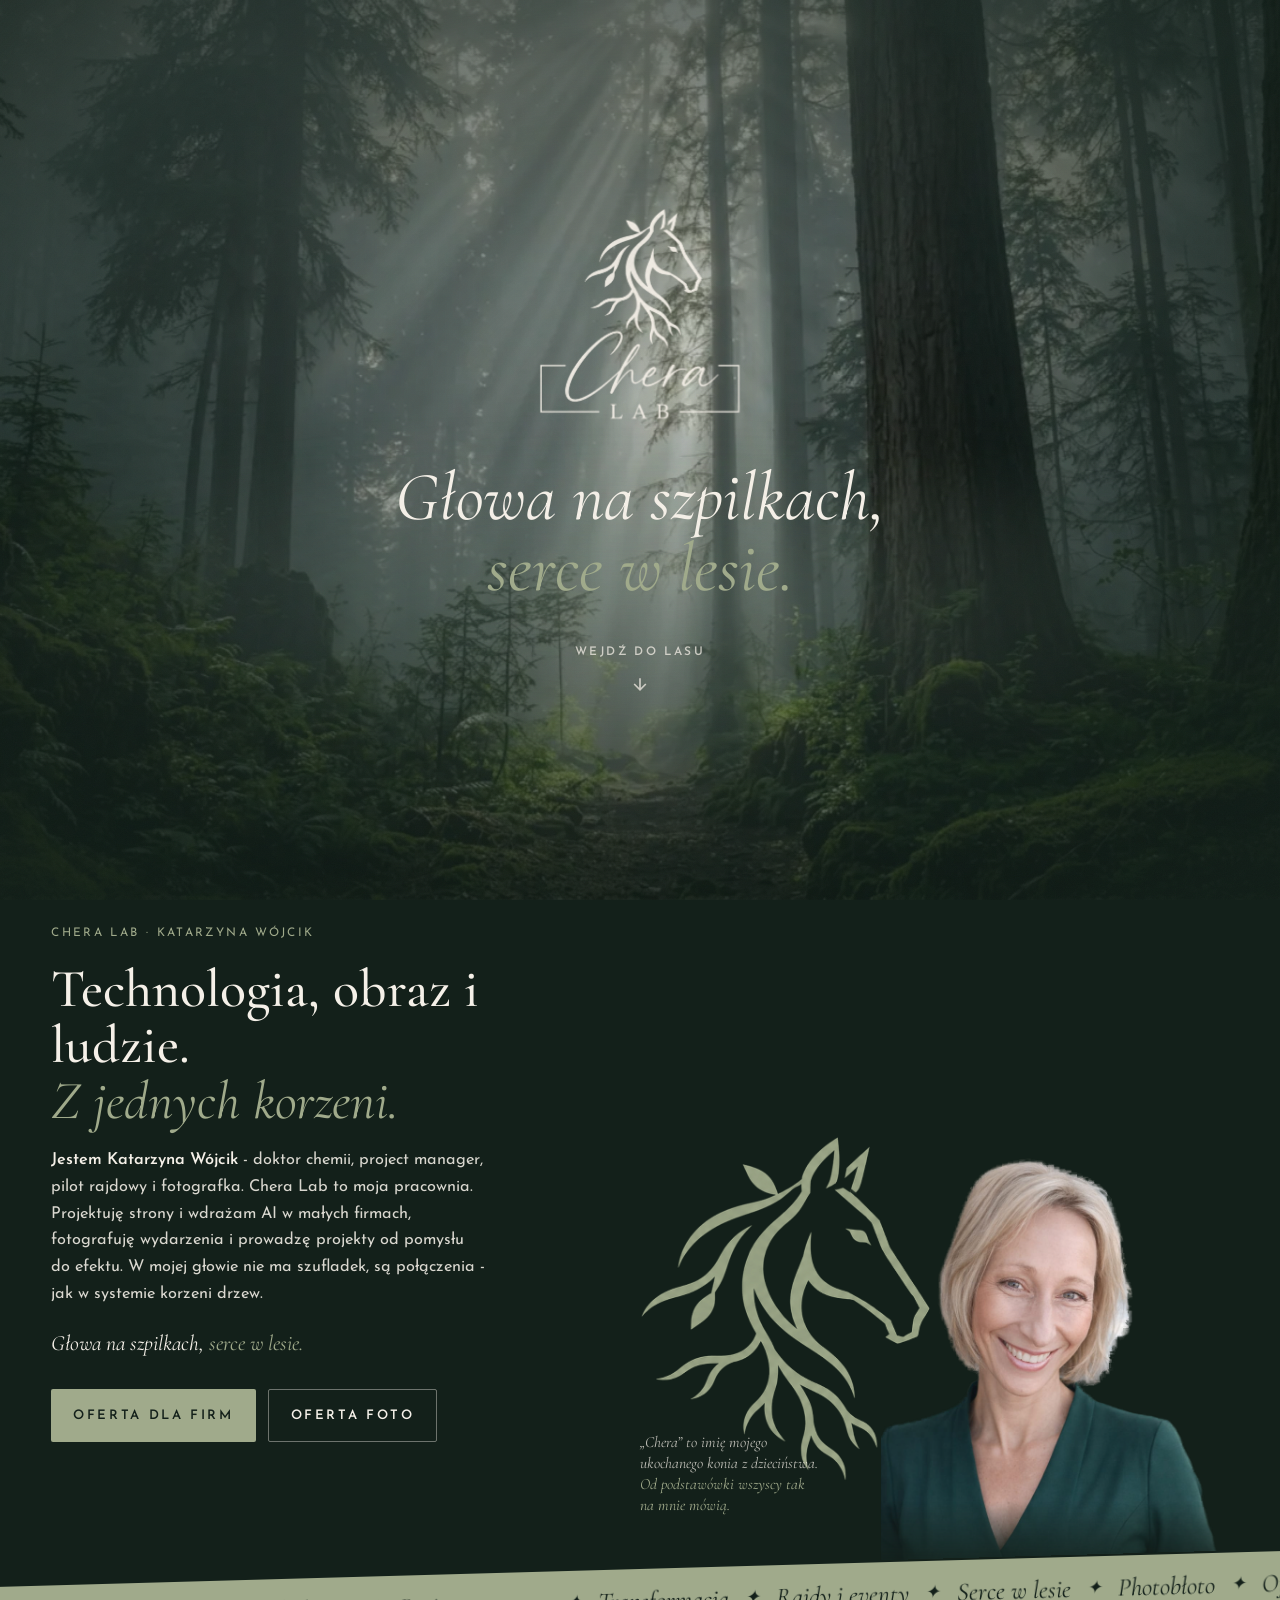
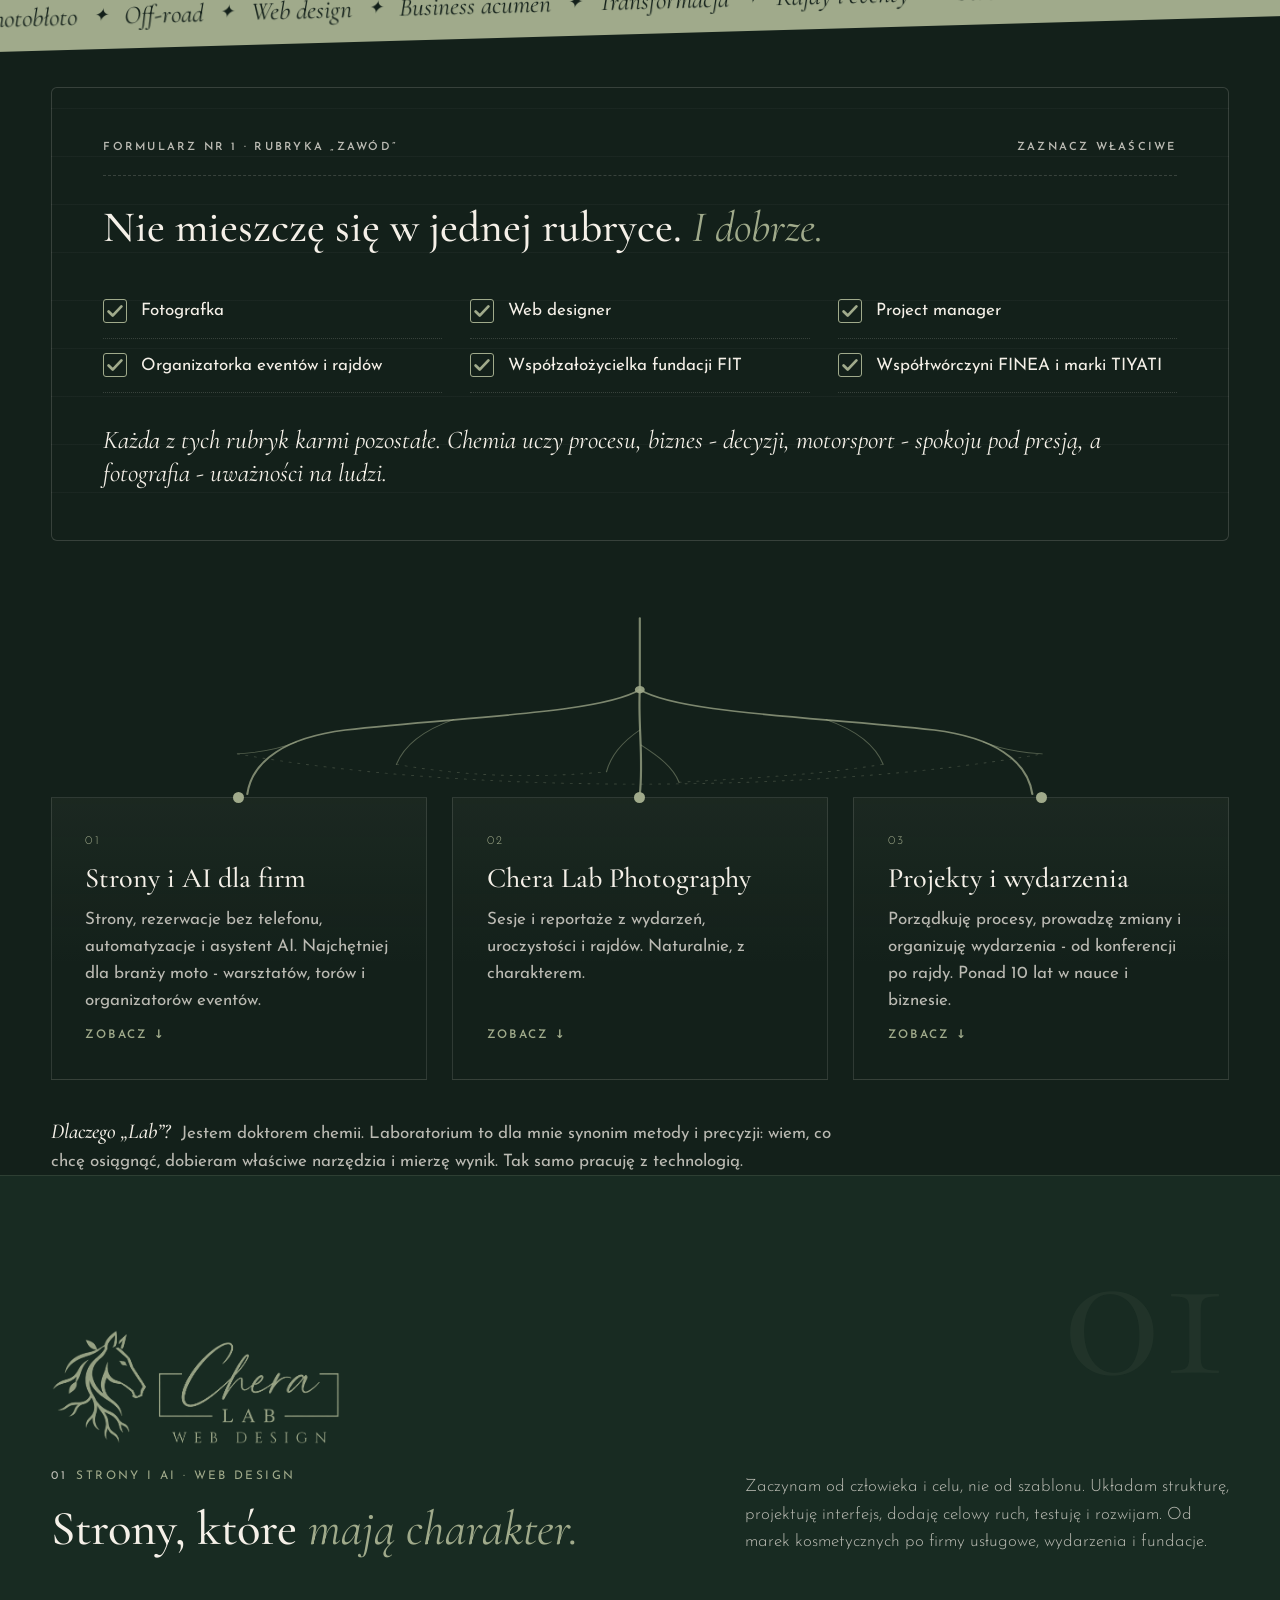
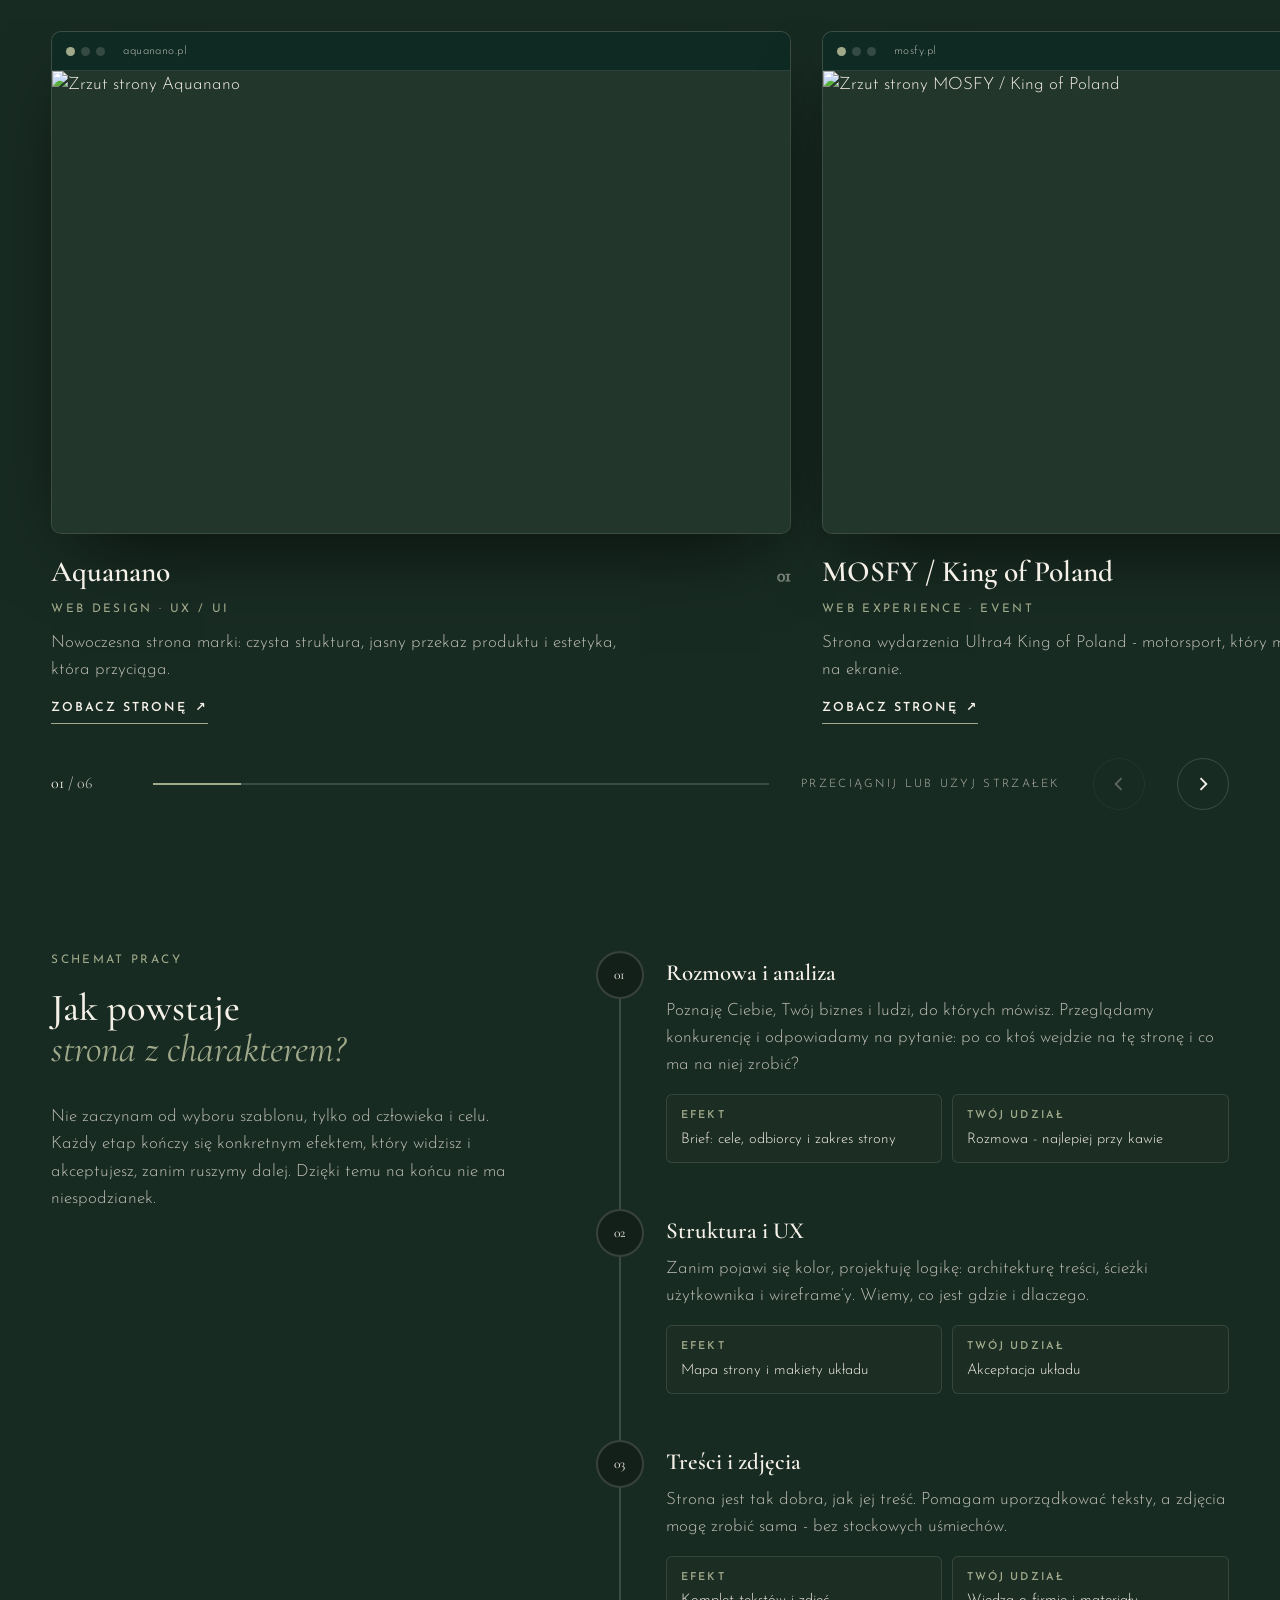
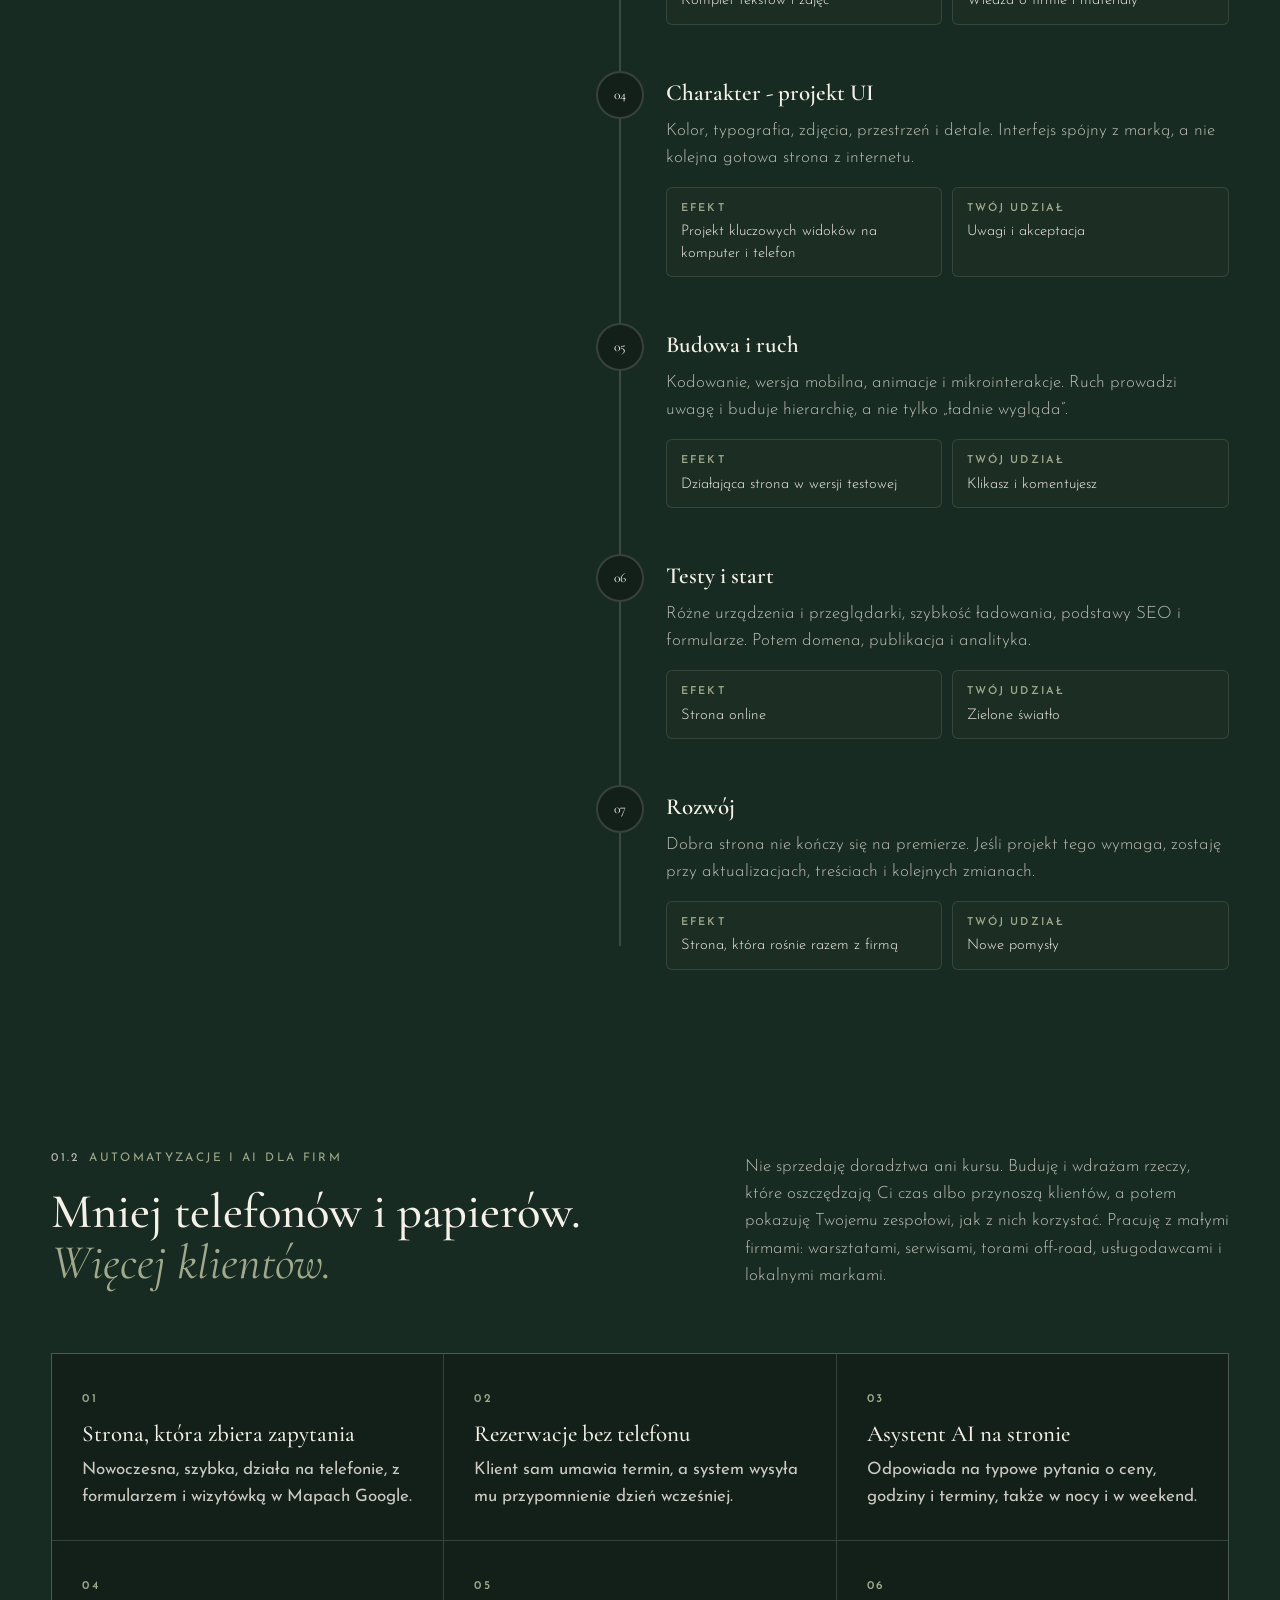
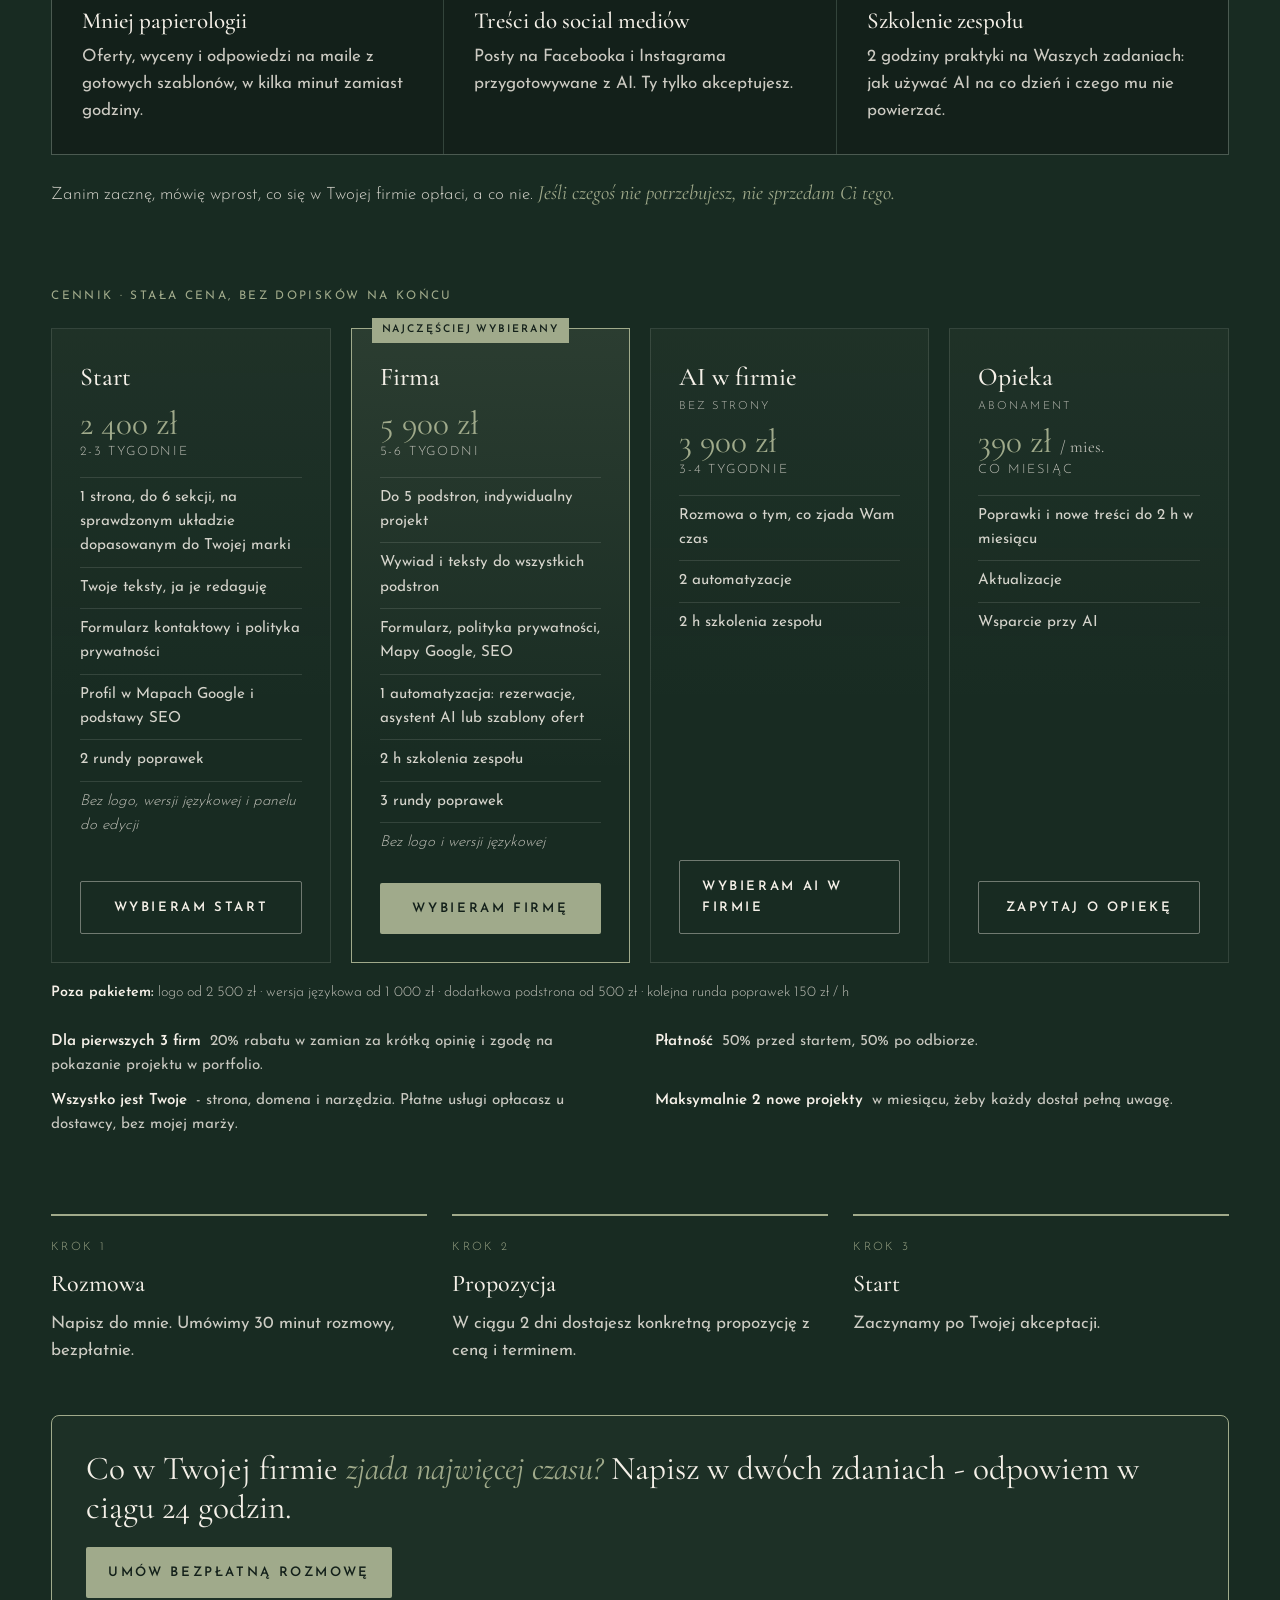
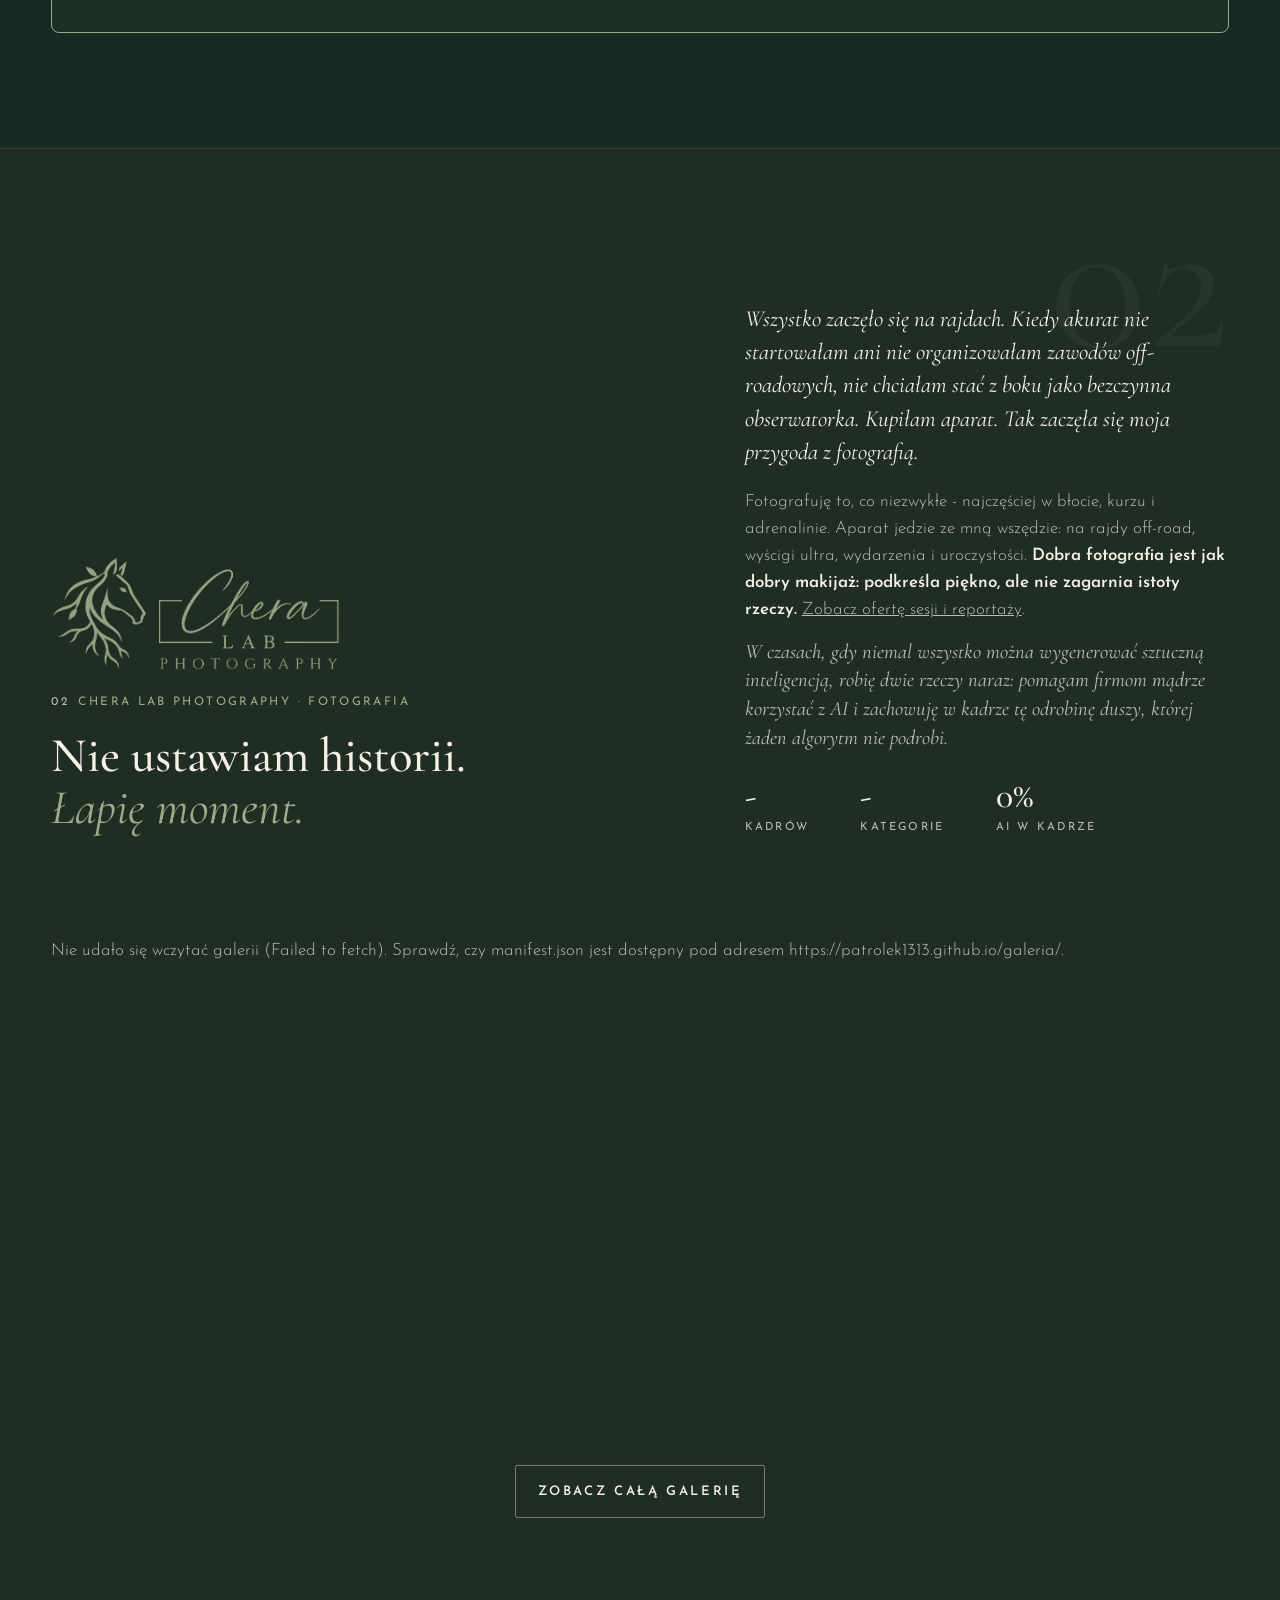
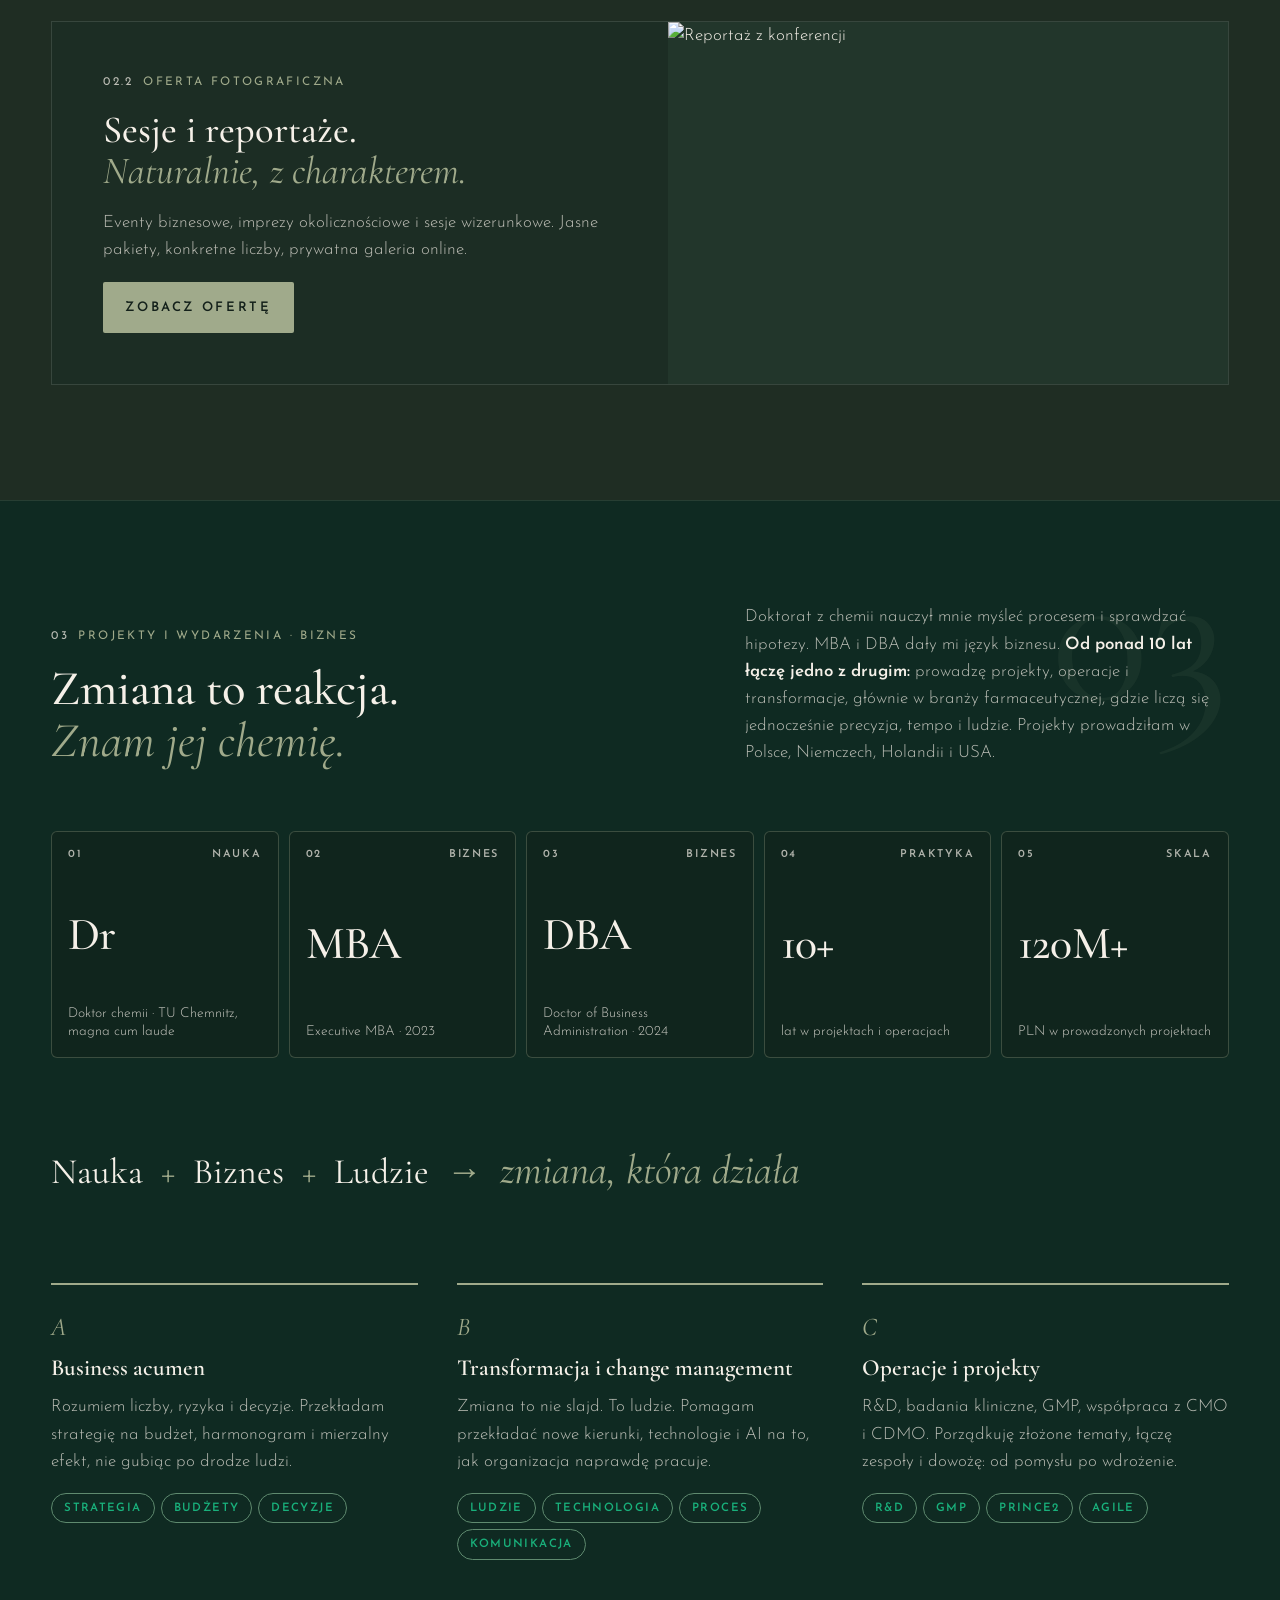
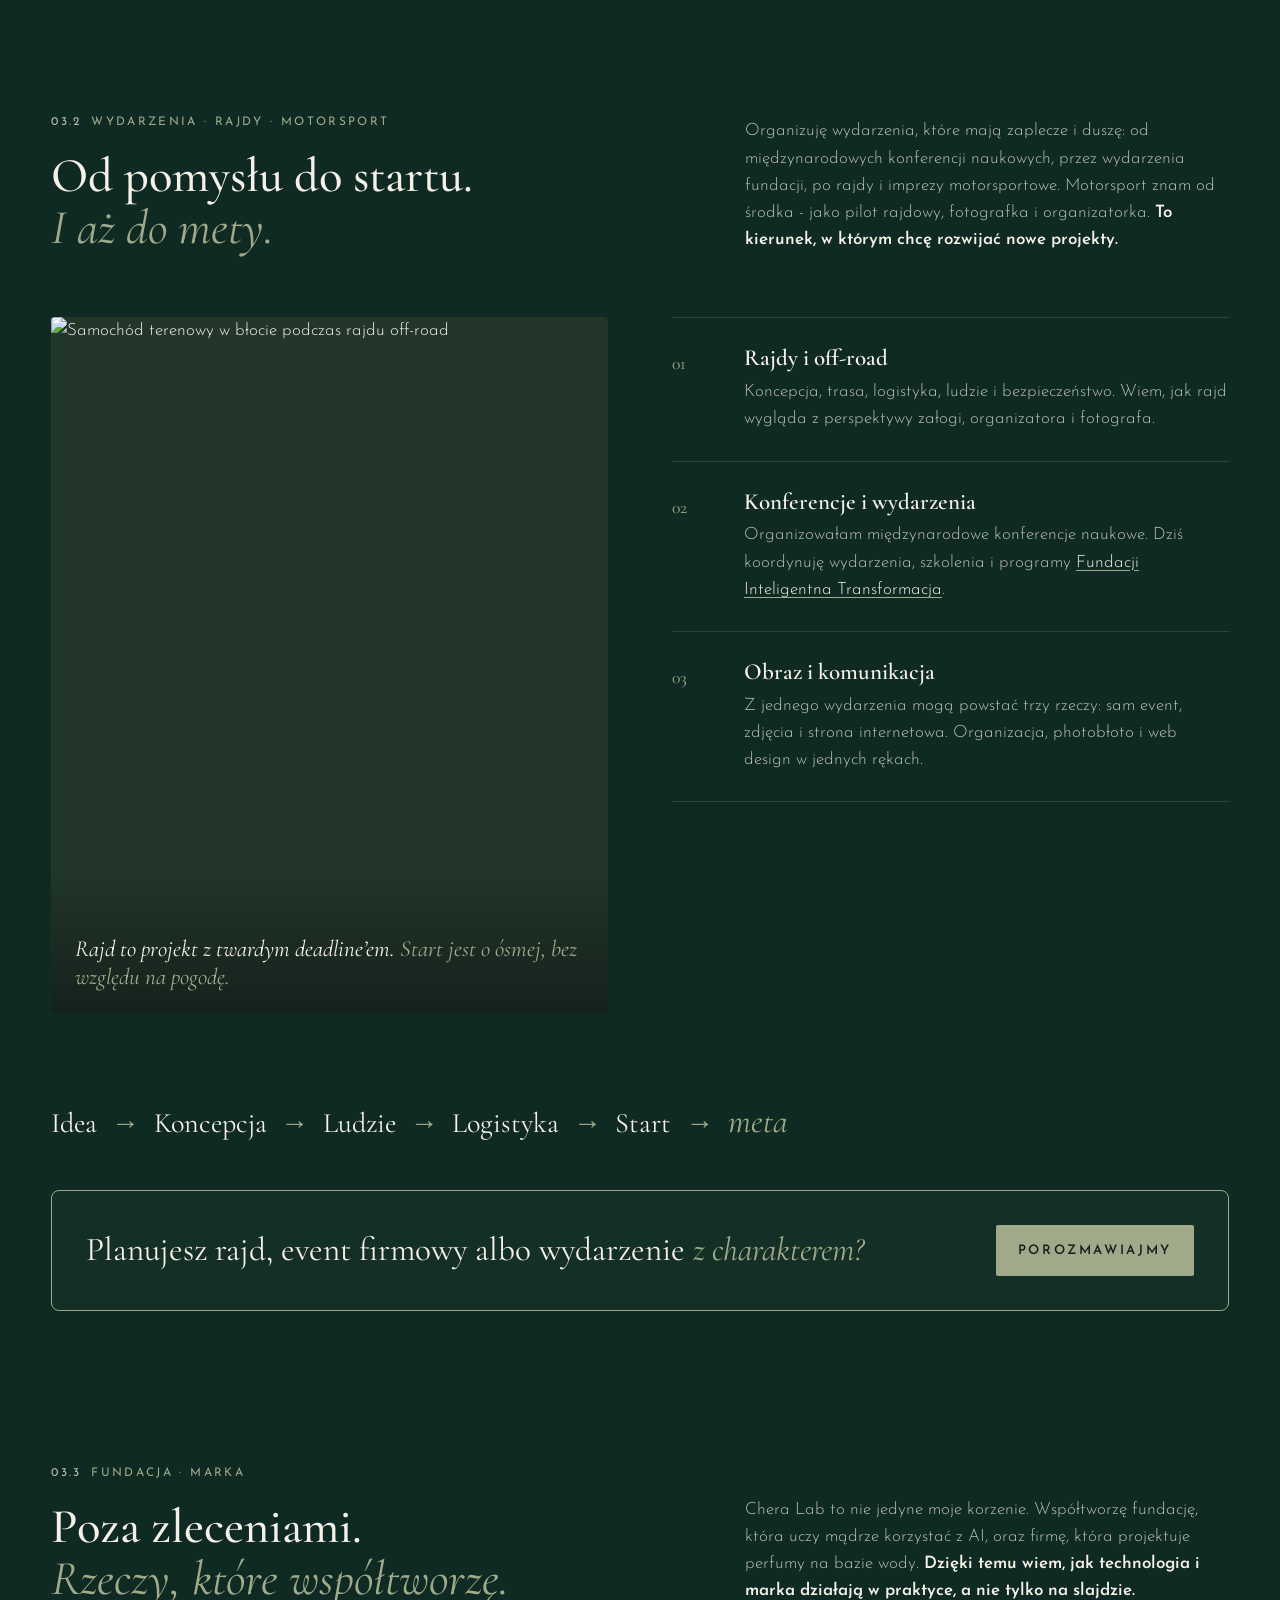
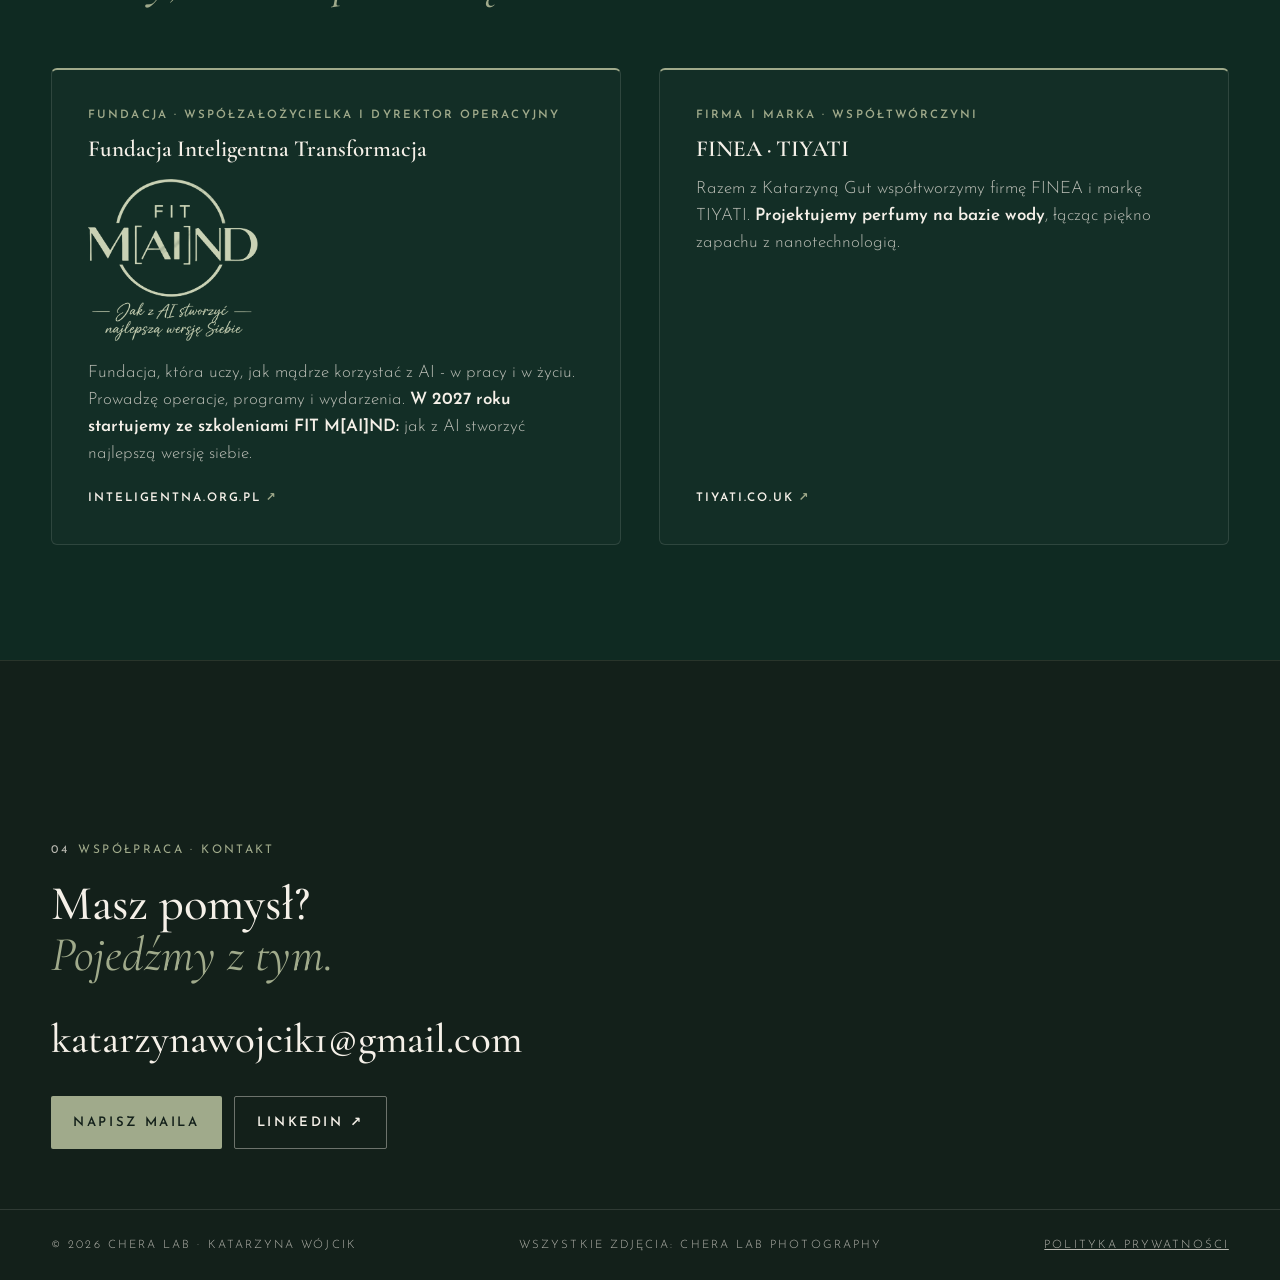
==== commit caee74ba: "Pakiety Start i Firma: jasny zakres, rundy poprawek, poza pakietem (PL/EN); WeTransfer w polityce pr" ====
--- a/index.html
+++ b/index.html
@@ -624,6 +624,10 @@
 .pk ul{list-style:none;flex:1;margin-bottom:20px}
 .pk li{padding:8px 0;border-top:1px solid var(--line);color:rgba(245,240,232,.86);font-weight:400;font-size:.95rem}
 .pk .btn{justify-content:center}
+.pk li.no{color:var(--muted);font-weight:300;font-style:italic}
+.pk-extra{margin-top:18px;font-size:.9rem;color:var(--muted)}
+.pk-extra b{color:var(--ink);font-weight:600}
+
 .terms{list-style:none;display:grid;grid-template-columns:repeat(2,minmax(0,1fr));gap:10px 30px;margin-top:26px;color:rgba(245,240,232,.8);font-weight:400;font-size:.95rem}
 .terms b{color:var(--ink);font-weight:600;margin-right:4px}
 .steps3{display:grid;grid-template-columns:repeat(3,minmax(0,1fr));gap:clamp(14px,2vw,26px);margin-top:clamp(50px,6vw,80px)}
@@ -995,11 +999,12 @@
 
     <div class="label firm-sub rv">Cennik · stała cena, bez dopisków na końcu</div>
     <div class="packs rv">
-      <article class="pk"><h4>Start</h4><p class="pk-price">2 400 zł</p><p class="pk-time">2-3 tygodnie</p><ul><li>Strona-wizytówka (1 strona)</li><li>Formularz kontaktowy</li><li>Profil w Mapach Google</li></ul><a class="btn ghost" href="mailto:katarzynawojcik1@gmail.com?subject=AI%20dla%20mojej%20firmy%20-%20pakiet%20Start">Wybieram Start</a></article>
-      <article class="pk star"><p class="pk-tag">Najczęściej wybierany</p><h4>Firma</h4><p class="pk-price">5 900 zł</p><p class="pk-time">5-6 tygodni</p><ul><li>Strona do 5 podstron</li><li>1 automatyzacja: rezerwacje, asystent AI lub szablony ofert</li><li>2 h szkolenia zespołu</li></ul><a class="btn primary" href="mailto:katarzynawojcik1@gmail.com?subject=AI%20dla%20mojej%20firmy%20-%20pakiet%20Firma">Wybieram Firmę</a></article>
+      <article class="pk"><h4>Start</h4><p class="pk-price">2 400 zł</p><p class="pk-time">2-3 tygodnie</p><ul><li>1 strona, do 6 sekcji, na sprawdzonym układzie dopasowanym do Twojej marki</li><li>Twoje teksty, ja je redaguję</li><li>Formularz kontaktowy i polityka prywatności</li><li>Profil w Mapach Google i podstawy SEO</li><li>2 rundy poprawek</li><li class="no">Bez logo, wersji językowej i panelu do edycji</li></ul><a class="btn ghost" href="mailto:katarzynawojcik1@gmail.com?subject=AI%20dla%20mojej%20firmy%20-%20pakiet%20Start">Wybieram Start</a></article>
+      <article class="pk star"><p class="pk-tag">Najczęściej wybierany</p><h4>Firma</h4><p class="pk-price">5 900 zł</p><p class="pk-time">5-6 tygodni</p><ul><li>Do 5 podstron, indywidualny projekt</li><li>Wywiad i teksty do wszystkich podstron</li><li>Formularz, polityka prywatności, Mapy Google, SEO</li><li>1 automatyzacja: rezerwacje, asystent AI lub szablony ofert</li><li>2 h szkolenia zespołu</li><li>3 rundy poprawek</li><li class="no">Bez logo i wersji językowej</li></ul><a class="btn primary" href="mailto:katarzynawojcik1@gmail.com?subject=AI%20dla%20mojej%20firmy%20-%20pakiet%20Firma">Wybieram Firmę</a></article>
       <article class="pk"><h4>AI w firmie</h4><p class="pk-tag2">bez strony</p><p class="pk-price">3 900 zł</p><p class="pk-time">3-4 tygodnie</p><ul><li>Rozmowa o tym, co zjada Wam czas</li><li>2 automatyzacje</li><li>2 h szkolenia zespołu</li></ul><a class="btn ghost" href="mailto:katarzynawojcik1@gmail.com?subject=AI%20dla%20mojej%20firmy%20-%20pakiet%20AI%20w%20firmie">Wybieram AI w firmie</a></article>
       <article class="pk"><h4>Opieka</h4><p class="pk-tag2">abonament</p><p class="pk-price">390 zł <small>/ mies.</small></p><p class="pk-time">co miesiąc</p><ul><li>Poprawki i nowe treści do 2 h w miesiącu</li><li>Aktualizacje</li><li>Wsparcie przy AI</li></ul><a class="btn ghost" href="mailto:katarzynawojcik1@gmail.com?subject=AI%20dla%20mojej%20firmy%20-%20Opieka">Zapytaj o opiekę</a></article>
     </div>
+    <p class="pk-extra rv"><b>Poza pakietem:</b> logo od 2 500 zł · wersja językowa od 1 000 zł · dodatkowa podstrona od 500 zł · kolejna runda poprawek 150 zł / h</p>
     <ul class="terms rv">
       <li><b>Dla pierwszych 3 firm</b> 20% rabatu w zamian za krótką opinię i zgodę na pokazanie projektu w portfolio.</li>
       <li><b>Płatność</b> 50% przed startem, 50% po odbiorze.</li>
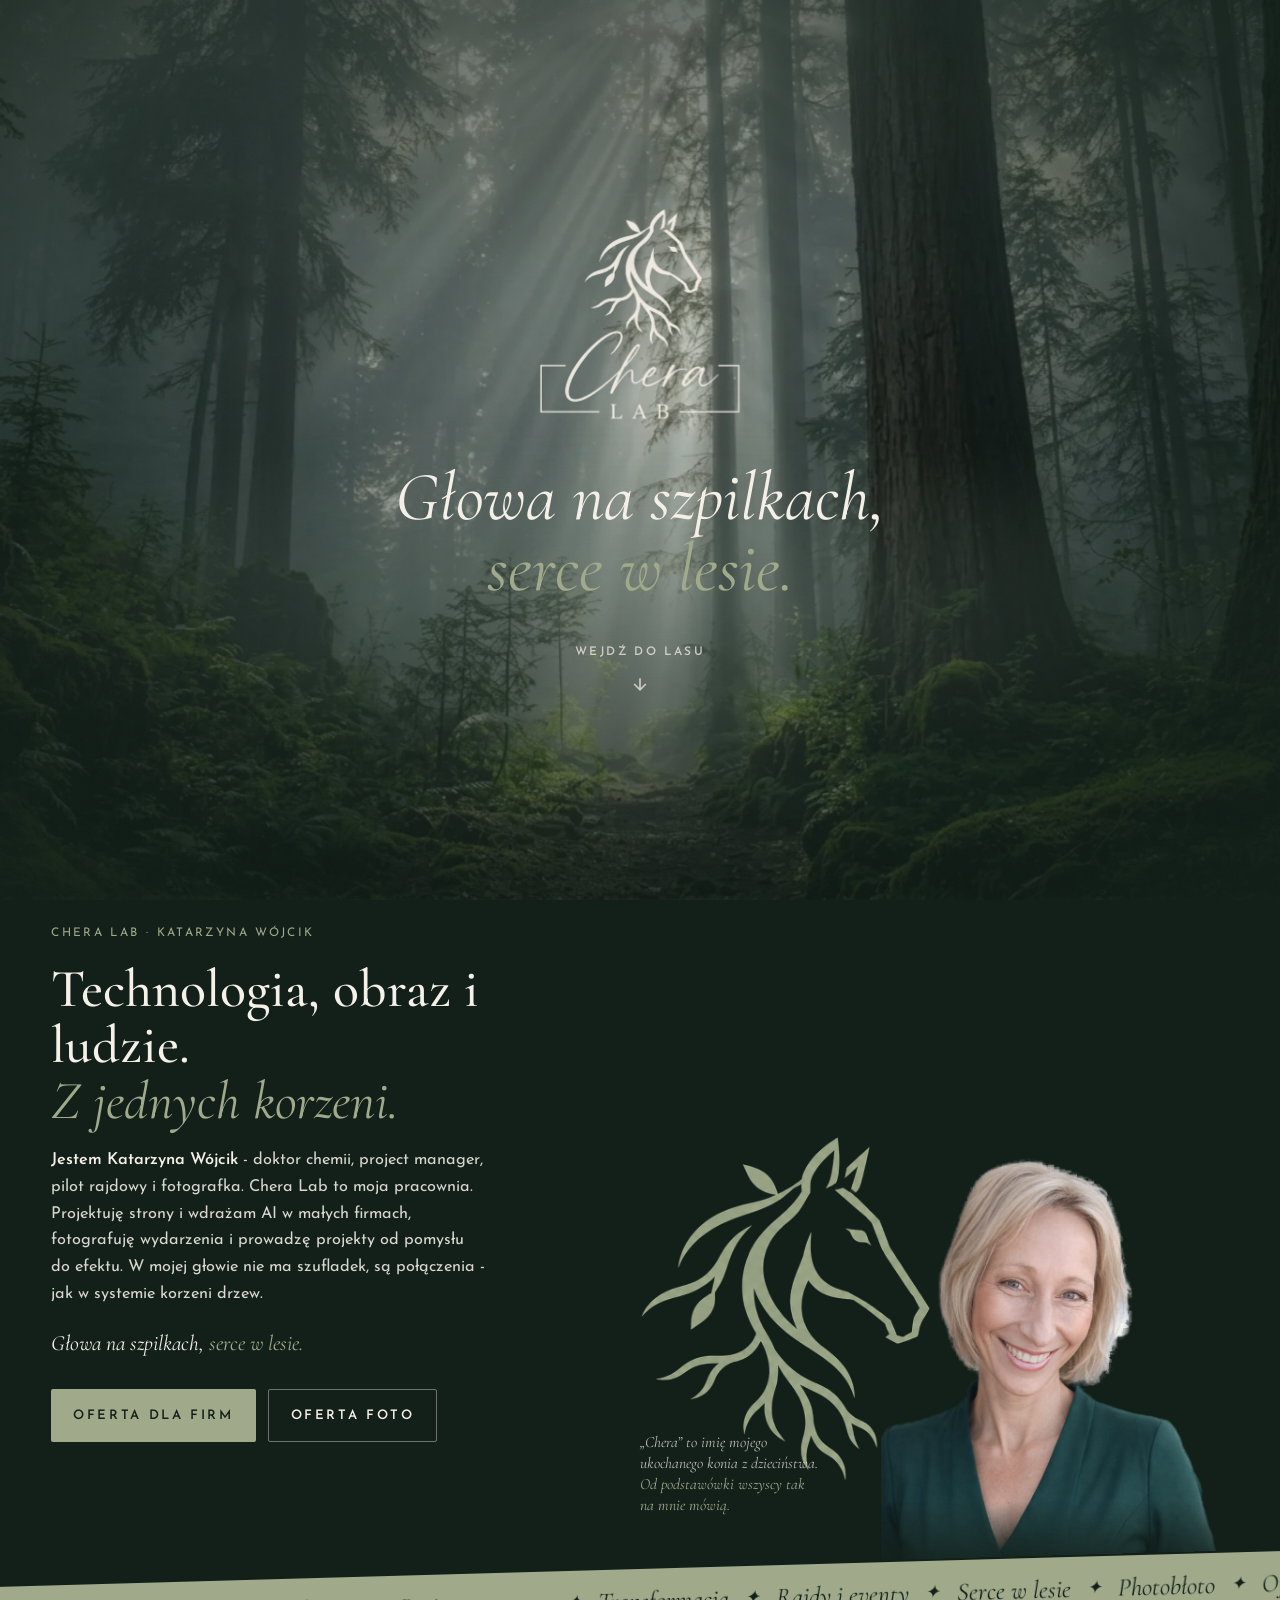
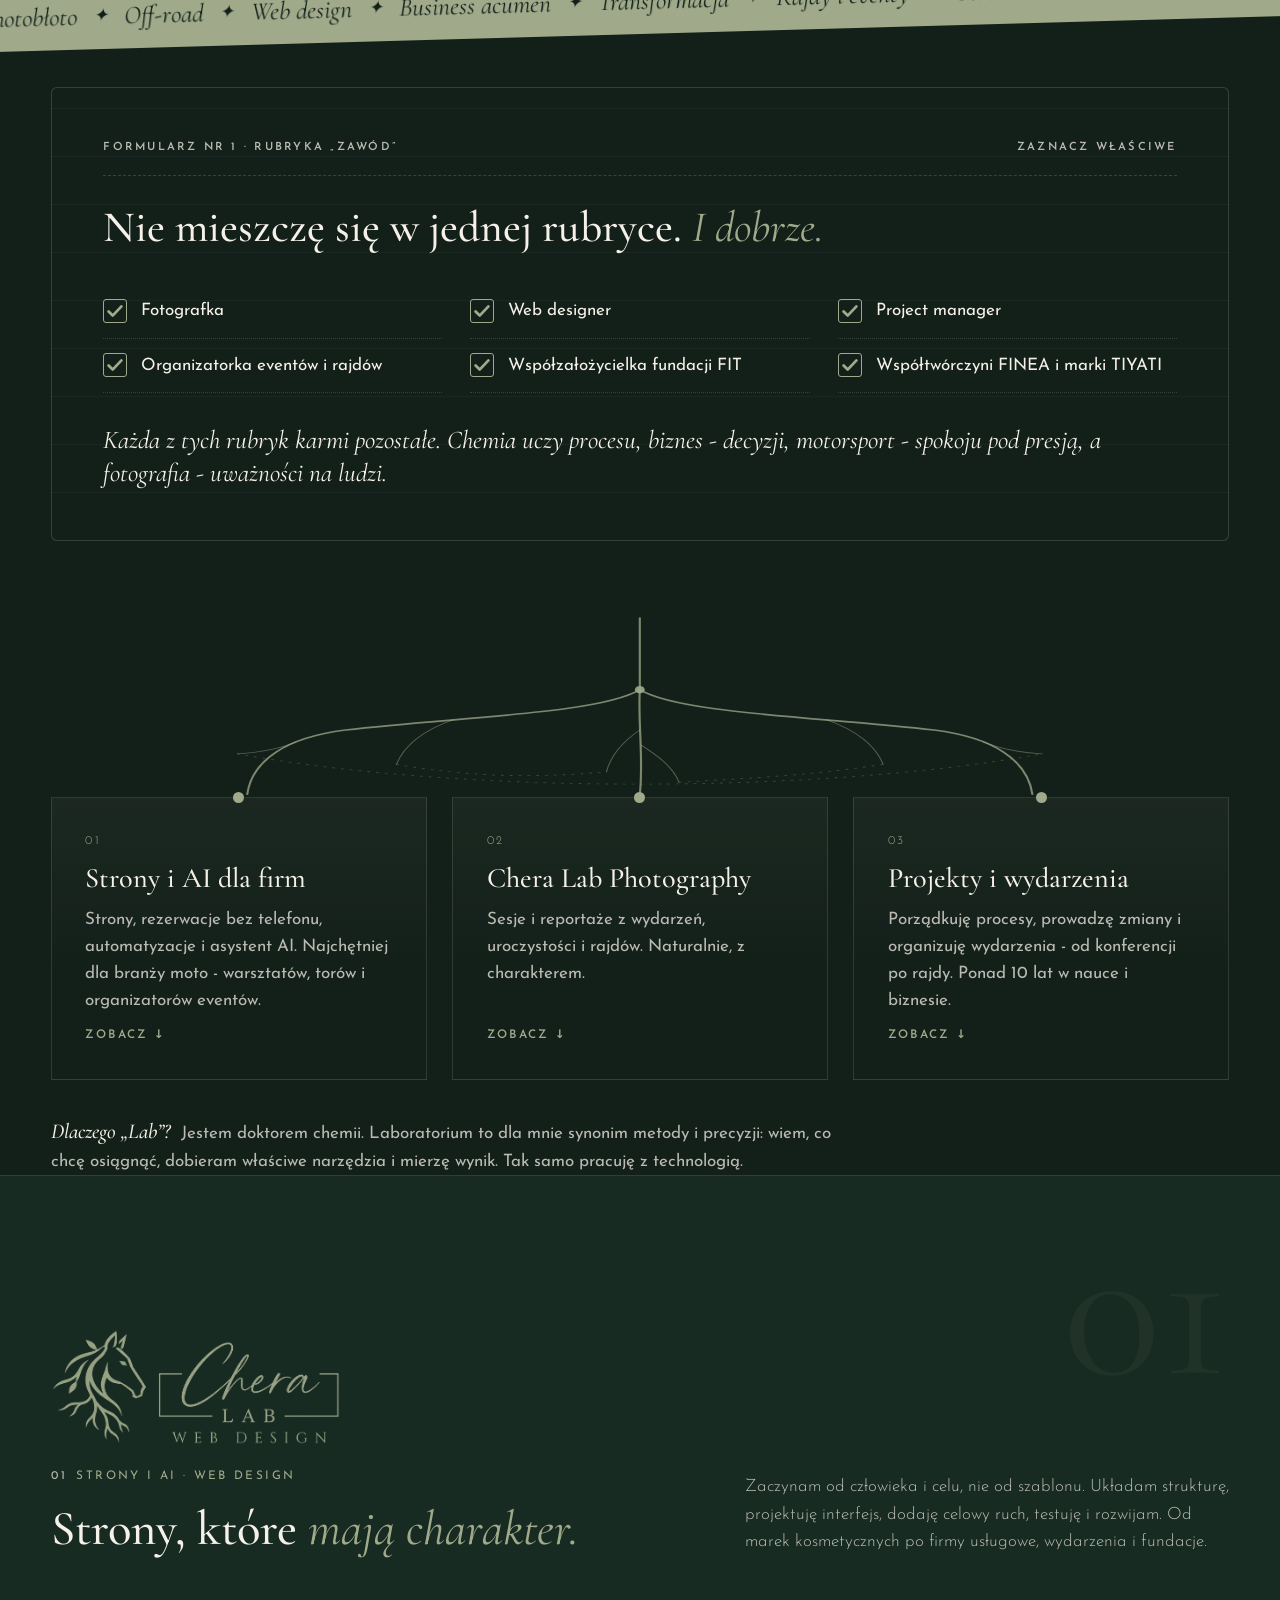
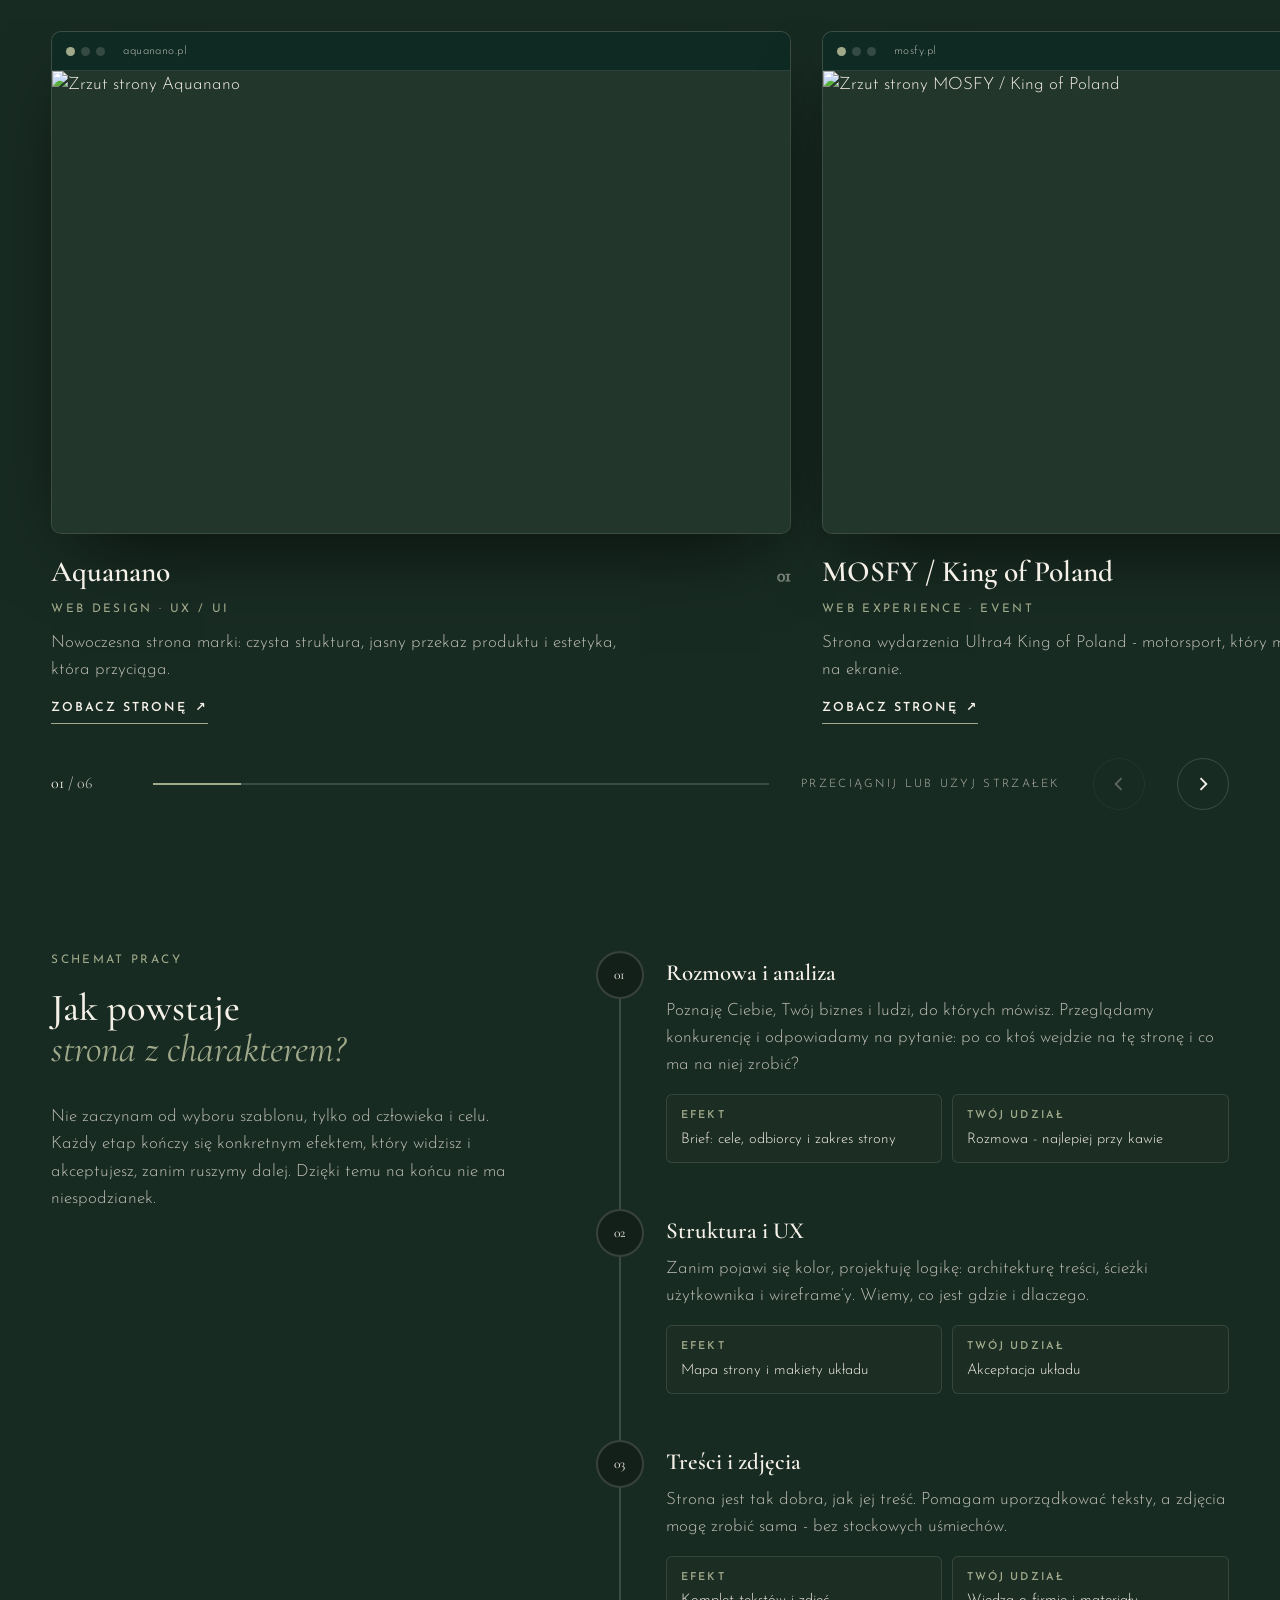
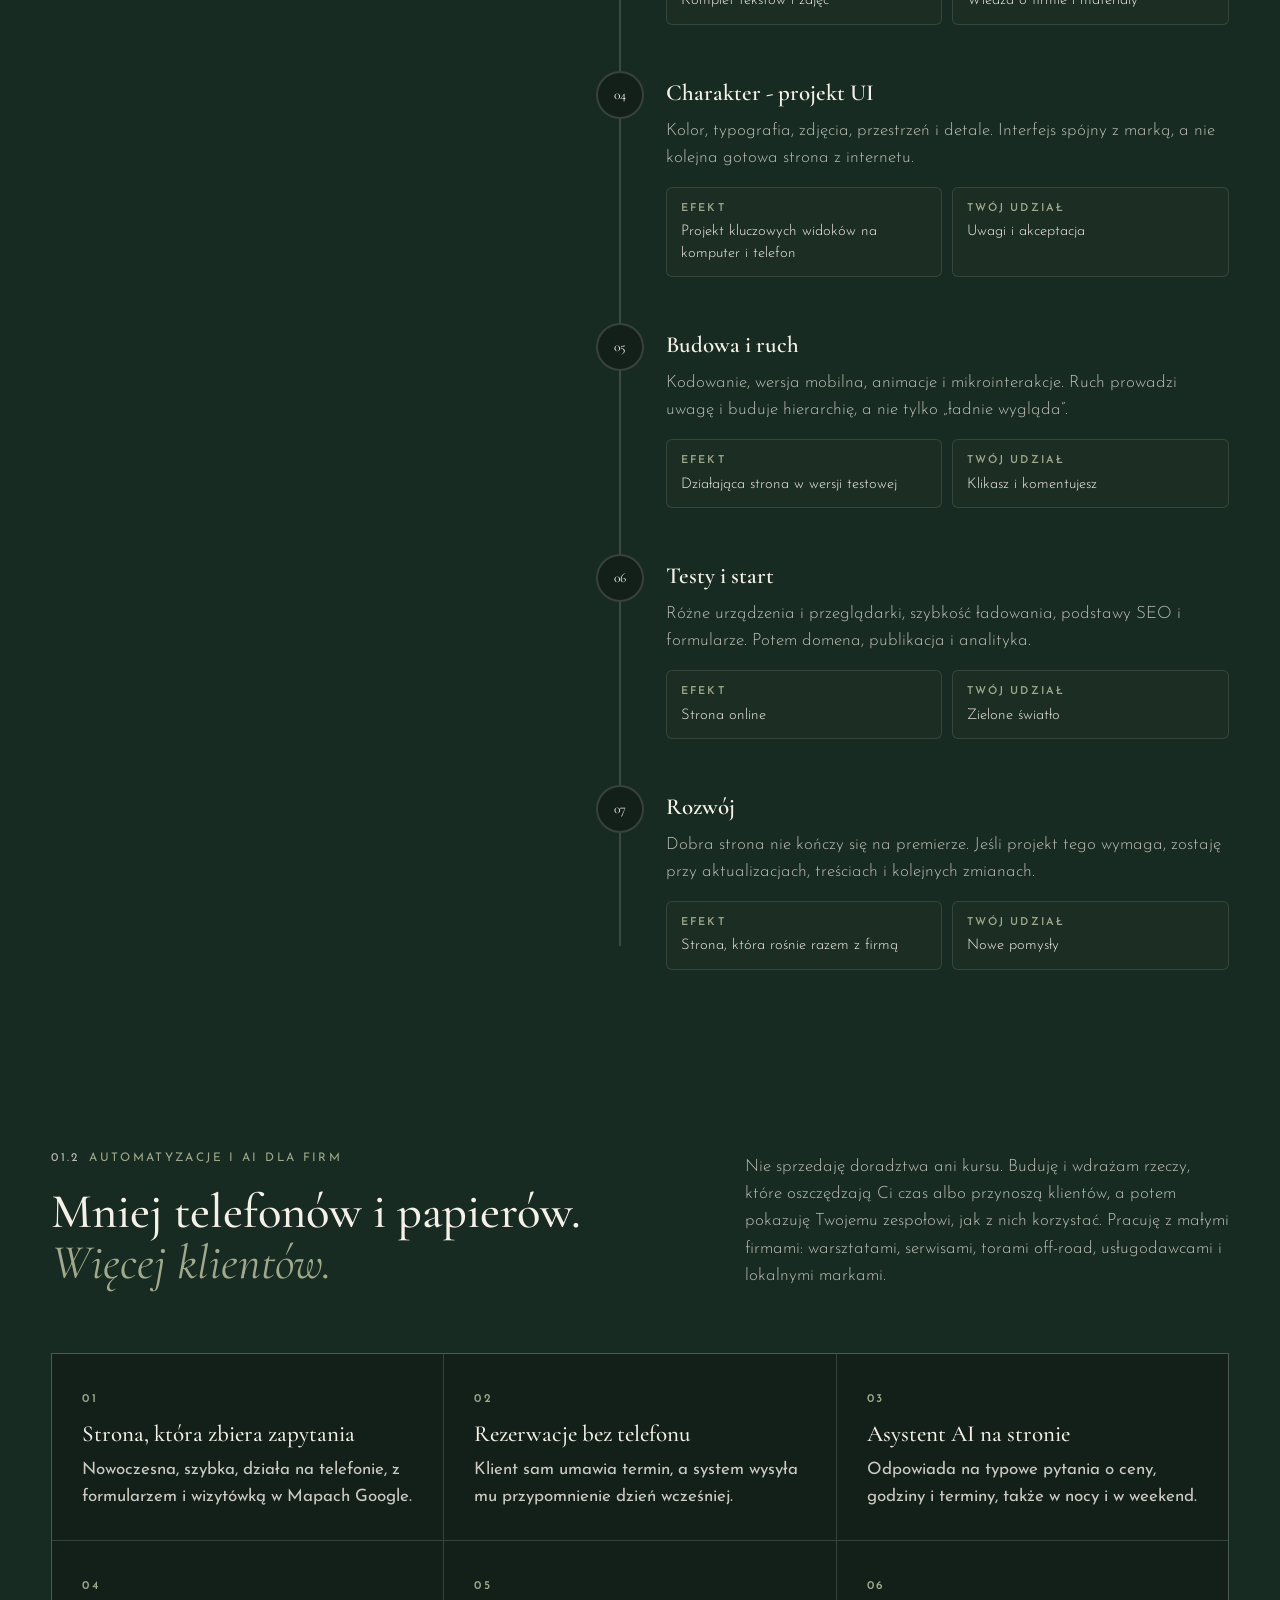
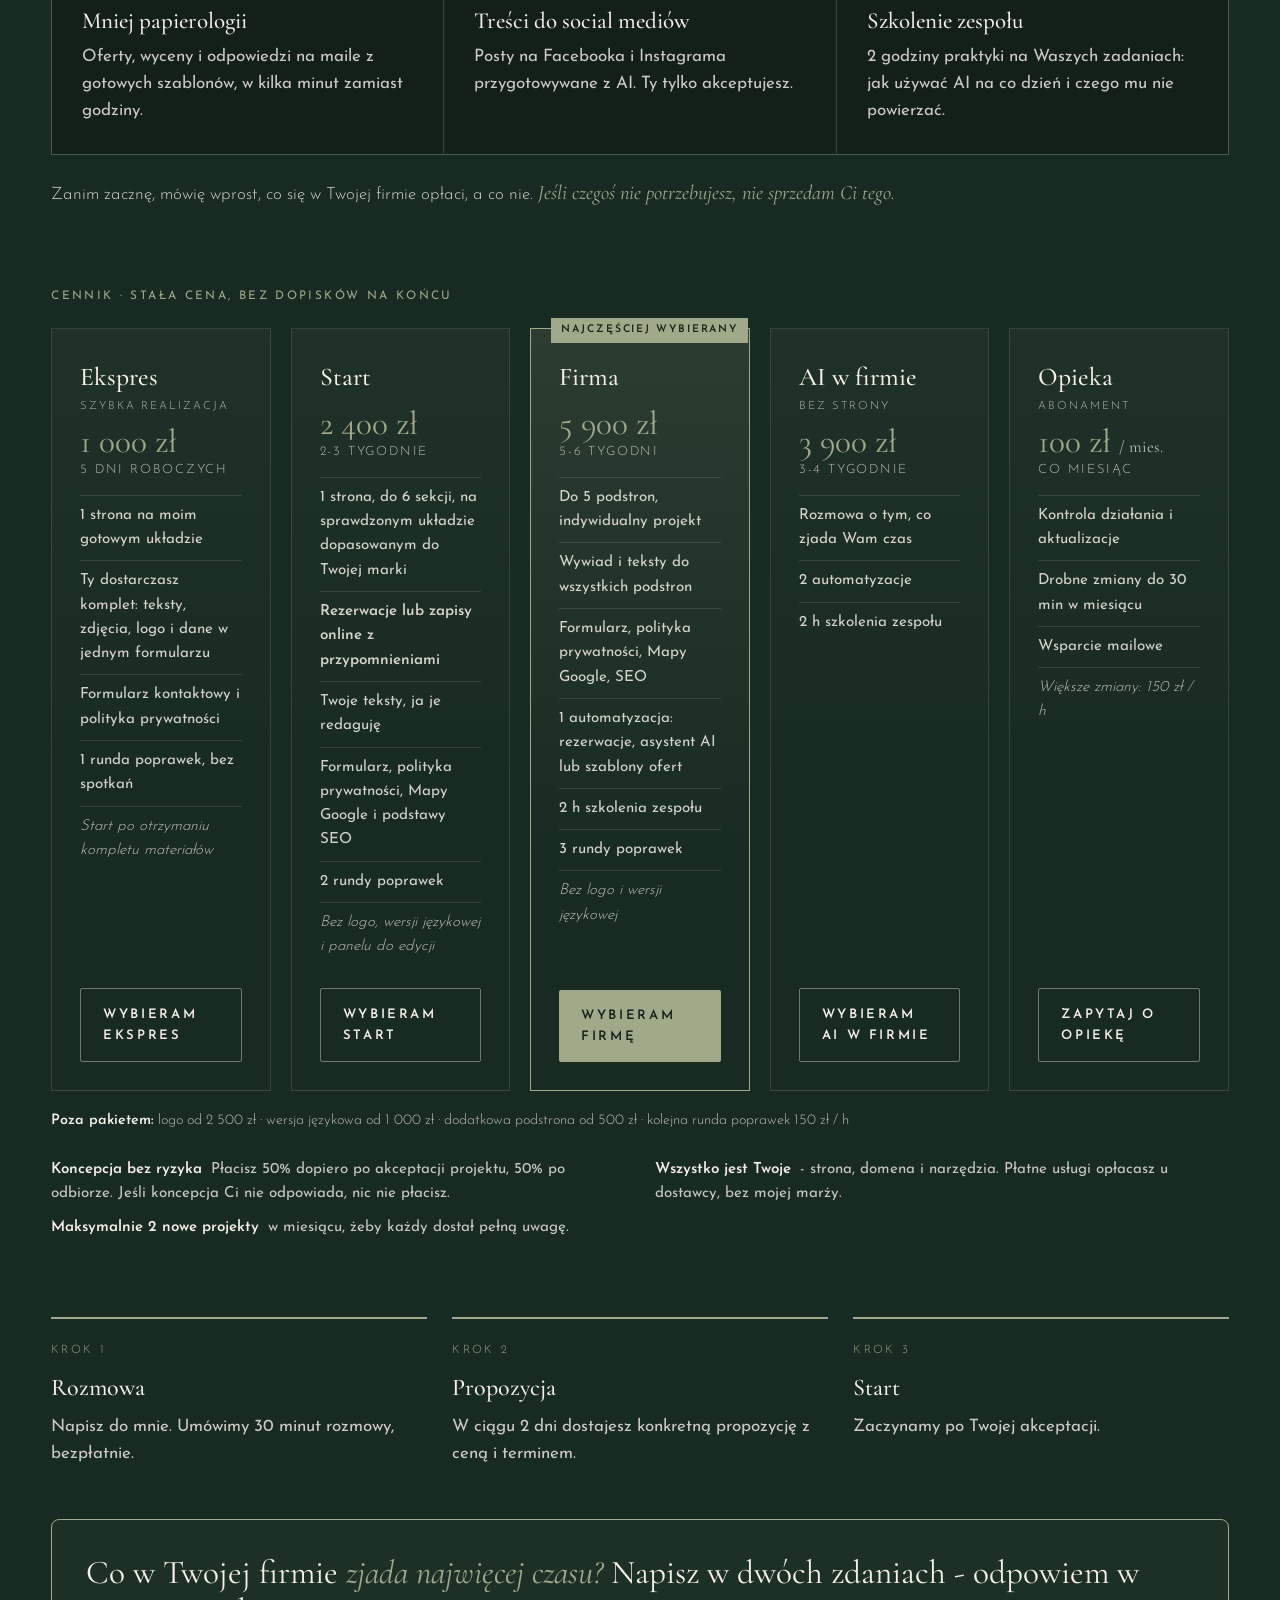
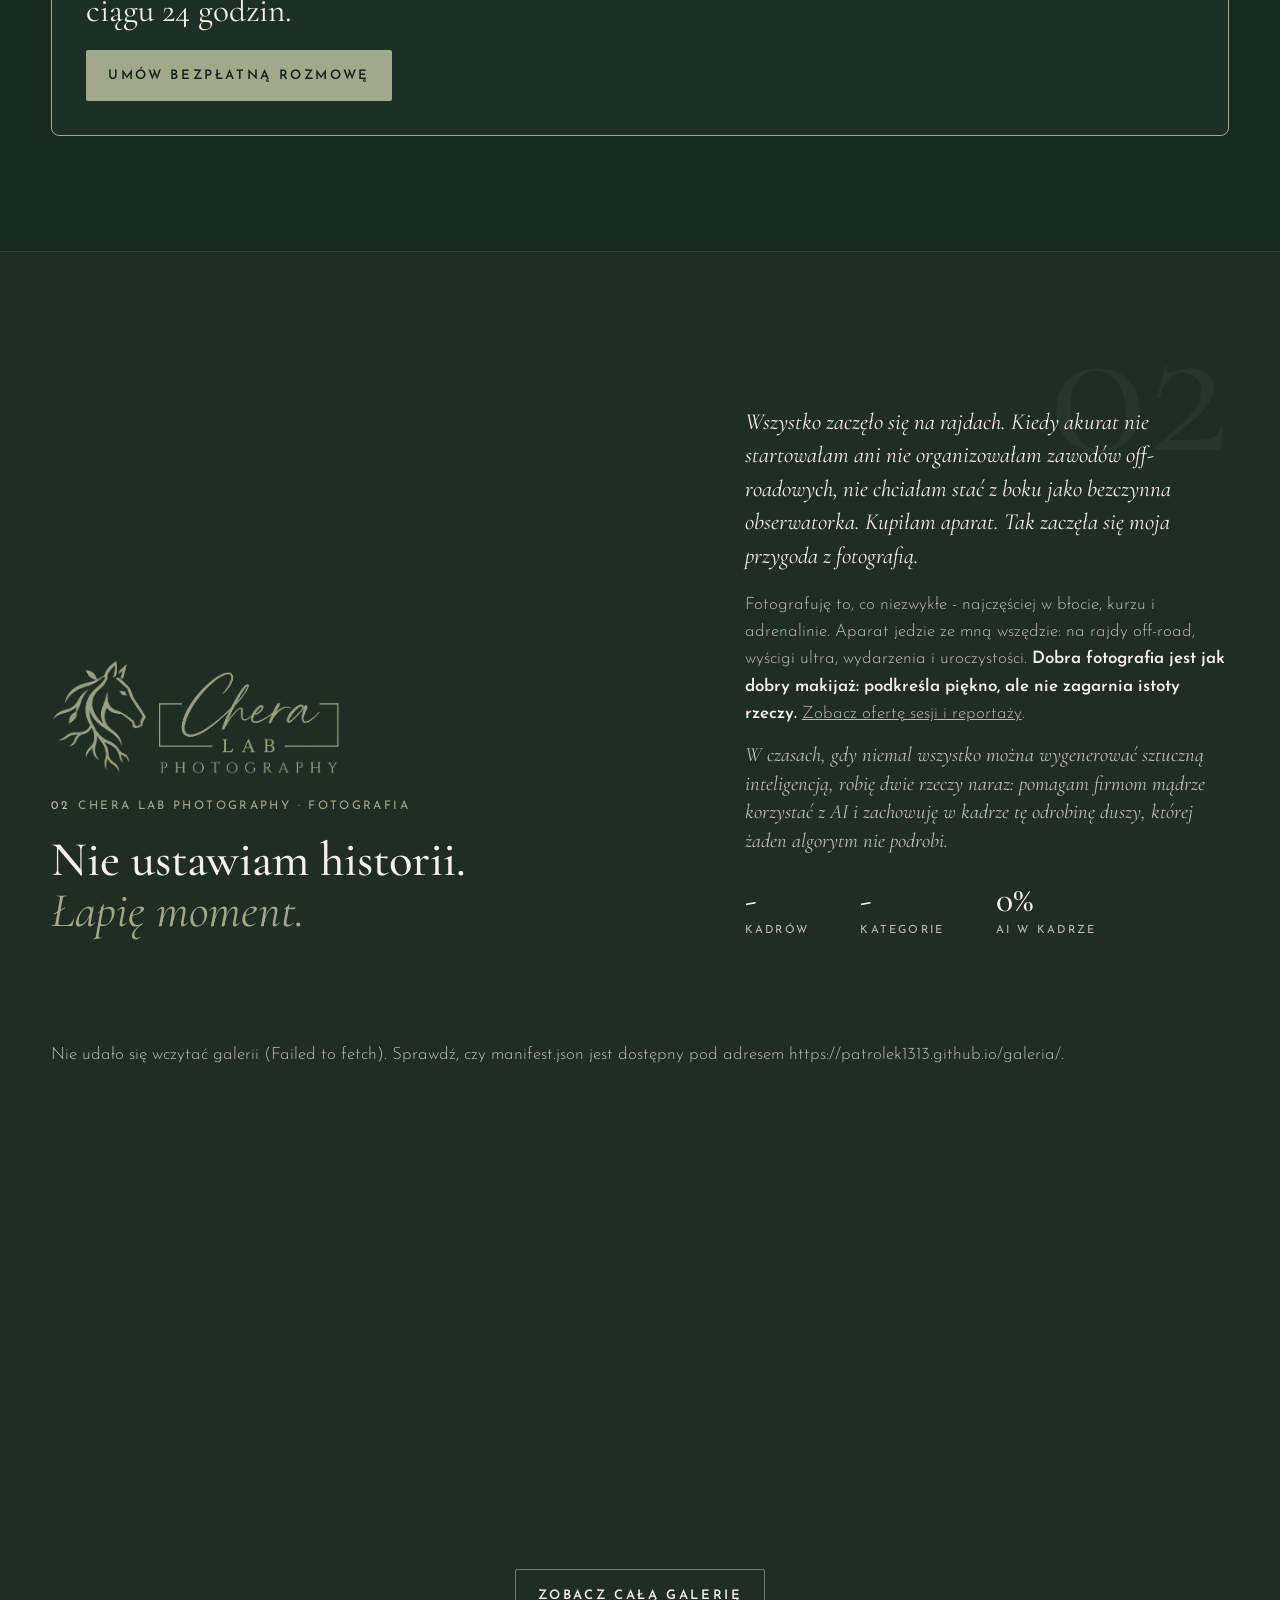
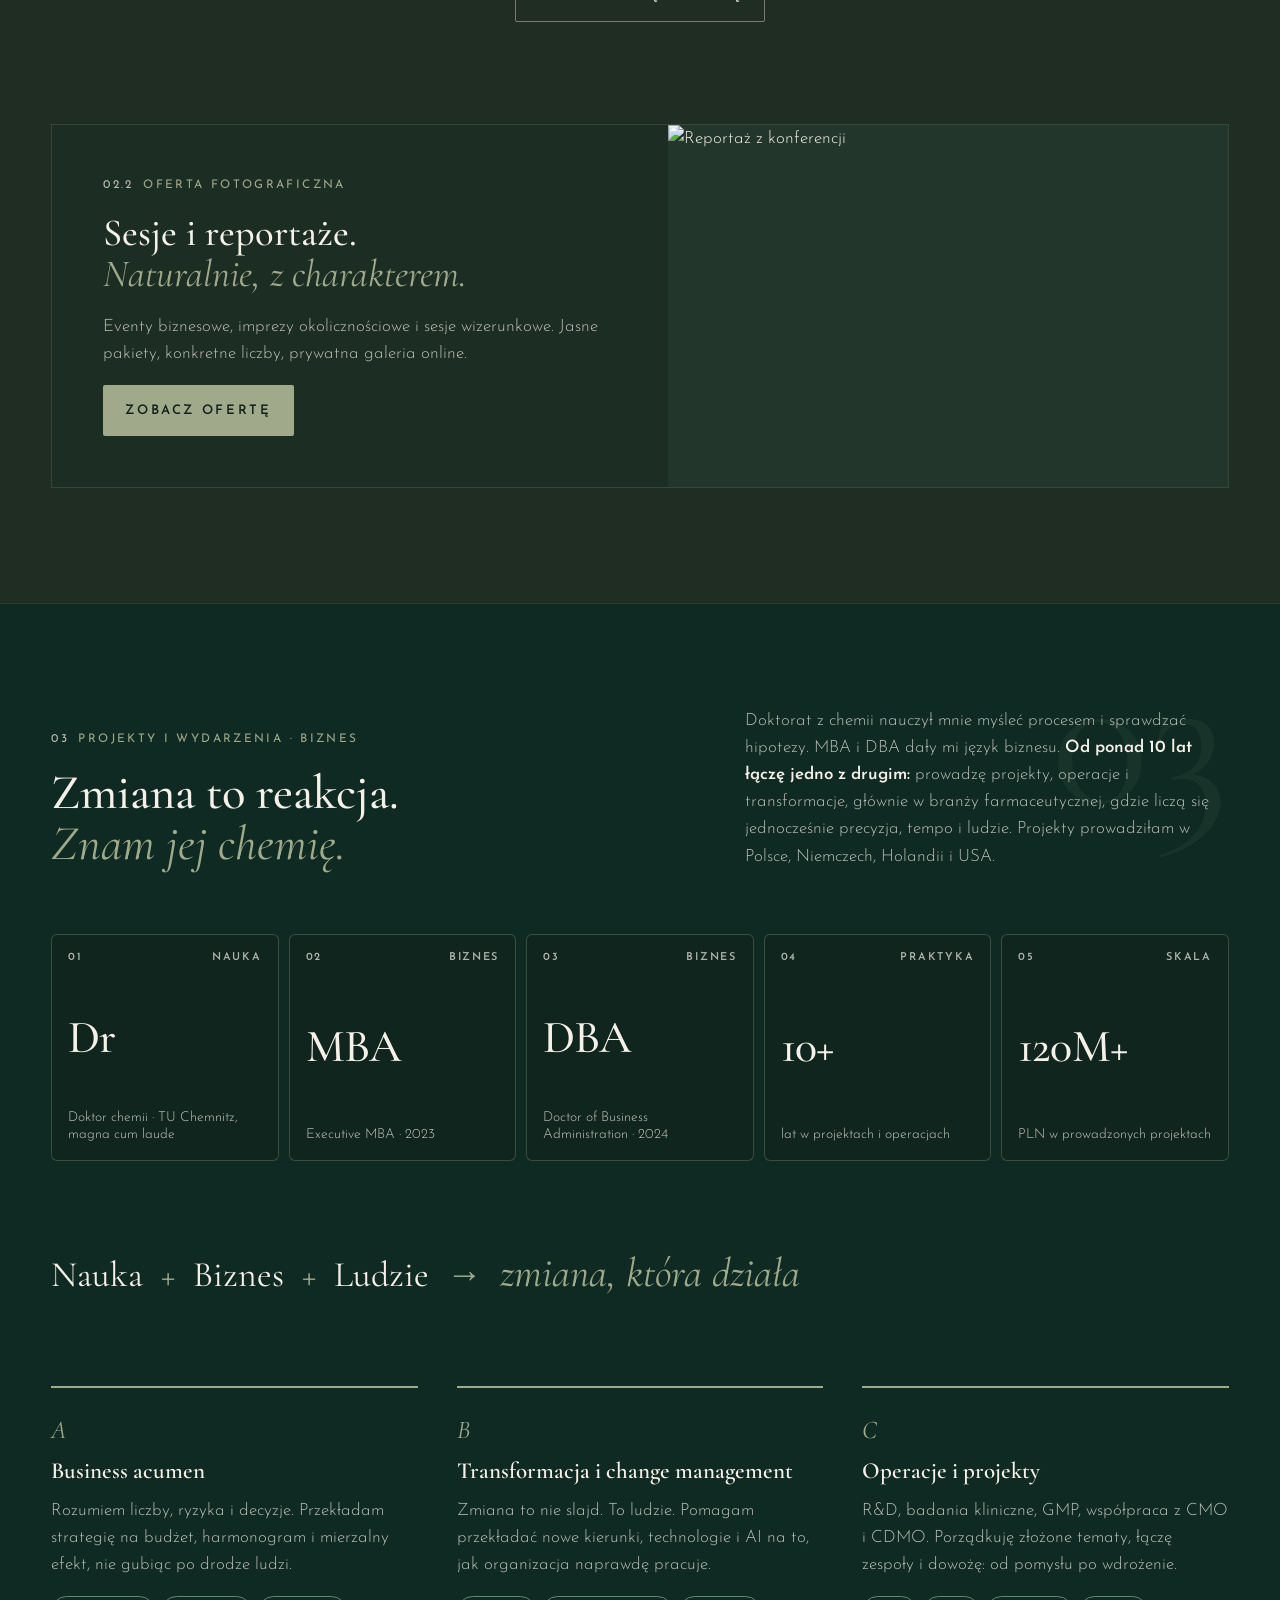
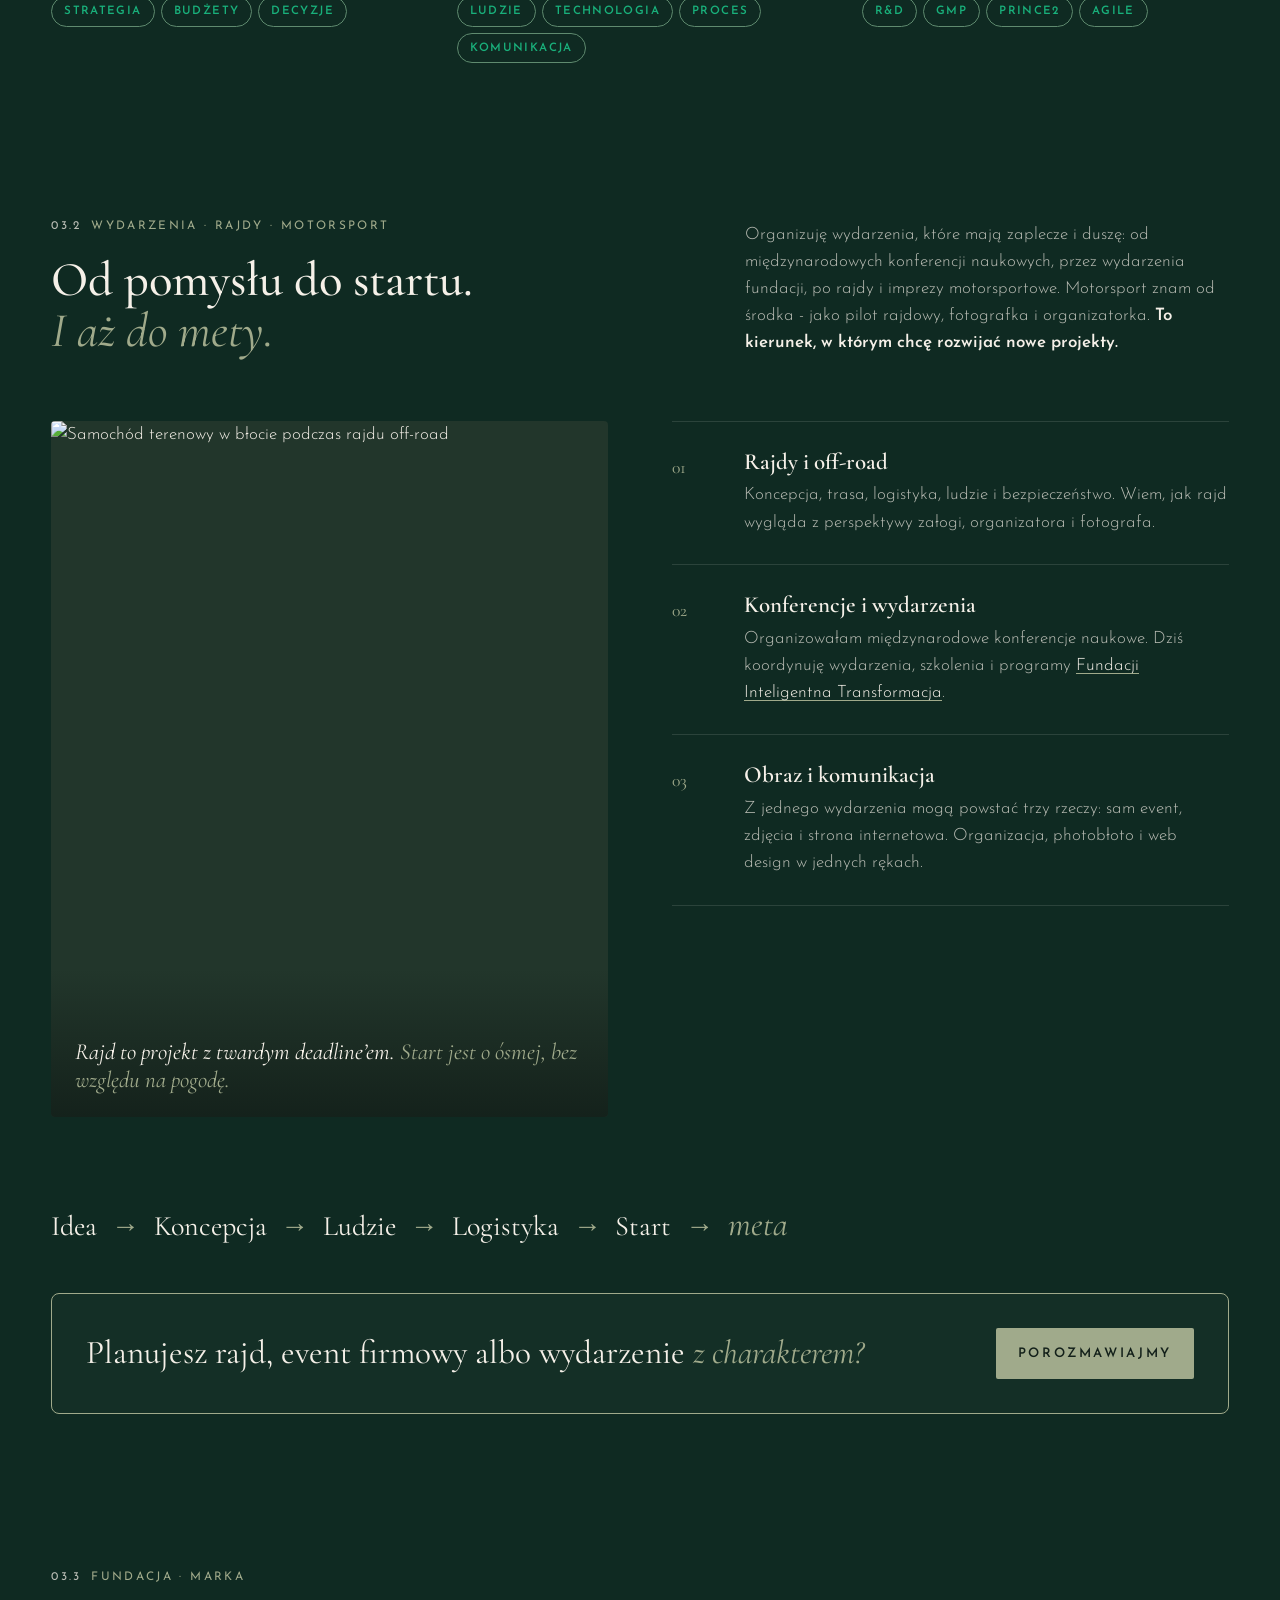
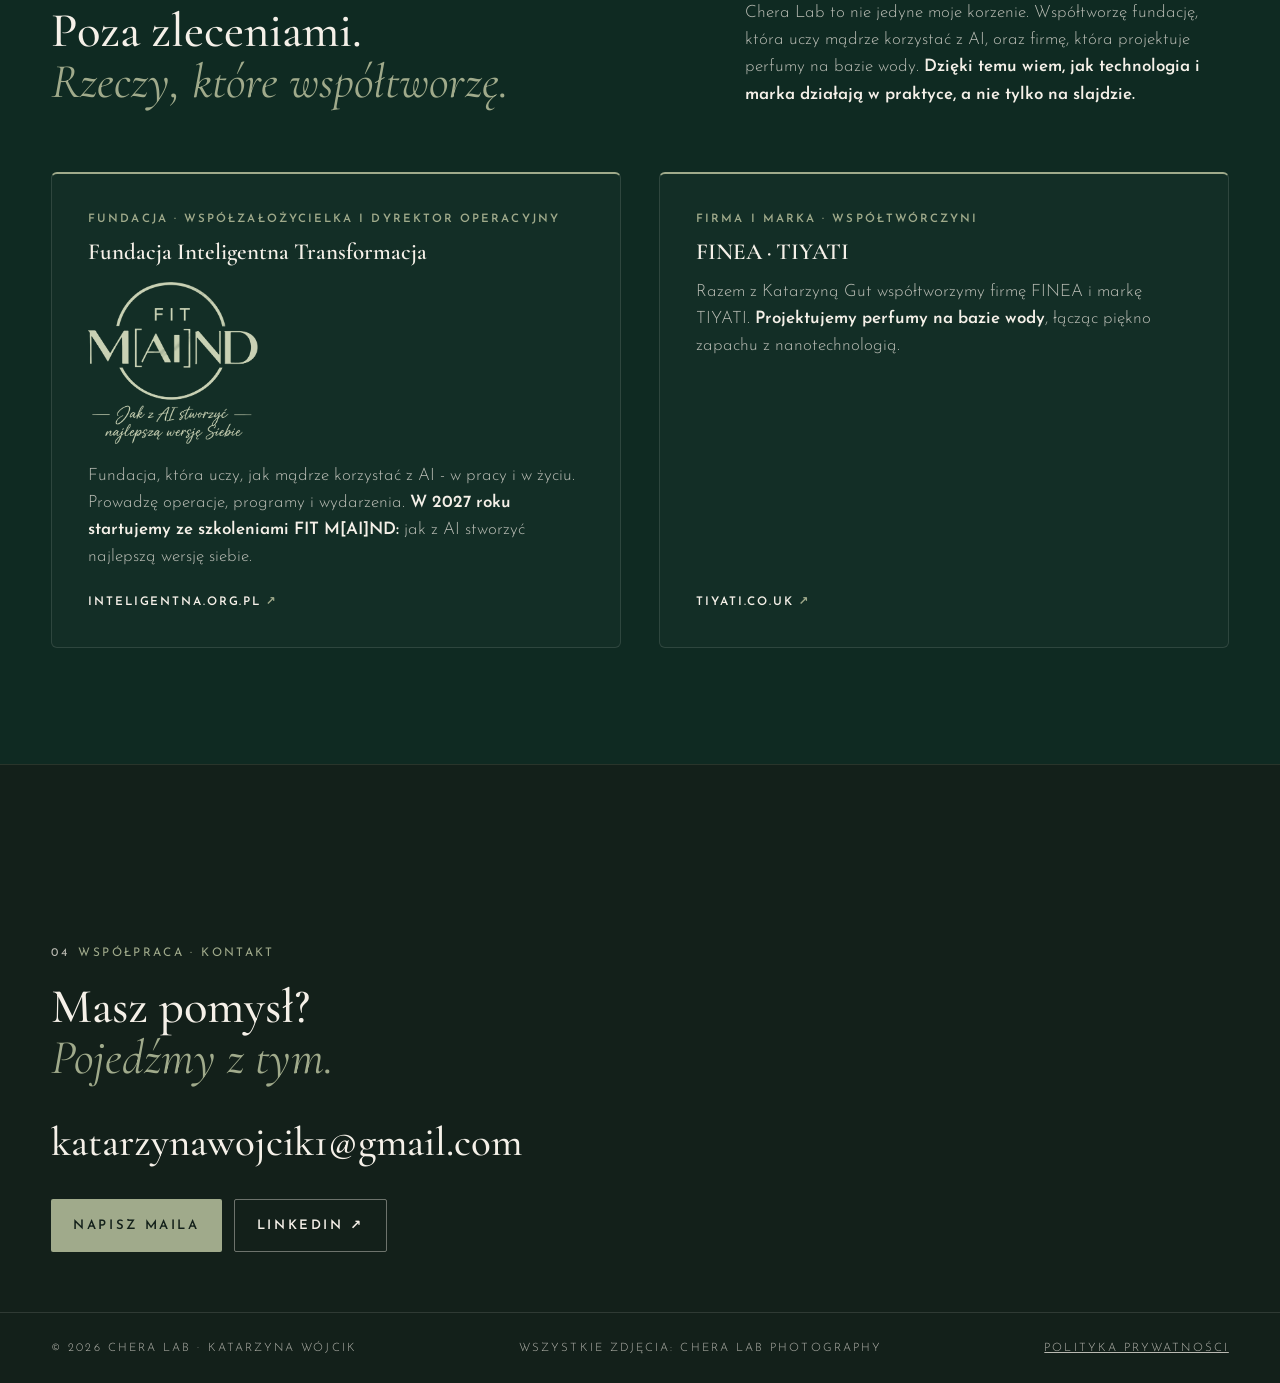
==== commit e4933a93: "Nowa struktura pakietów: Ekspres 1000 zł, Start z rezerwacjami, Opieka 100 zł/mies., koncepcja bez r" ====
--- a/index.html
+++ b/index.html
@@ -611,7 +611,7 @@
 .svc-note{margin-top:22px;color:rgba(245,240,232,.86);max-width:52em}
 .svc-note em{font-family:var(--serif);font-size:1.2em;color:var(--lime)}
 .firm-sub{margin-top:clamp(50px,6vw,80px);margin-bottom:22px}
-.packs{display:grid;grid-template-columns:repeat(4,minmax(0,1fr));gap:clamp(12px,1.6vw,20px)}
+.packs{display:grid;grid-template-columns:repeat(auto-fit,minmax(215px,1fr));gap:clamp(12px,1.6vw,20px)}
 .pk{position:relative;display:flex;flex-direction:column;border:1px solid var(--line);padding:clamp(20px,2.2vw,28px);background:linear-gradient(180deg,rgba(160,170,139,.05),rgba(160,170,139,0) 60%);transition:border-color .3s,transform .3s}
 .pk:hover{border-color:rgba(160,170,139,.6);transform:translateY(-4px)}
 .pk.star{border-color:var(--lime);background:linear-gradient(180deg,rgba(160,170,139,.14),rgba(160,170,139,0) 70%)}
@@ -636,7 +636,7 @@
 .steps3 h4{font-family:var(--serif);font-weight:500;font-size:1.5rem;margin:6px 0}
 .steps3 p{color:rgba(245,240,232,.82);font-weight:400}
 .firm .ev-cta{margin-top:clamp(36px,4vw,56px)}
-@media (max-width:1000px){.packs{grid-template-columns:repeat(2,minmax(0,1fr))}.svc{grid-template-columns:repeat(2,minmax(0,1fr))}}
+@media (max-width:1000px){.svc{grid-template-columns:repeat(2,minmax(0,1fr))}}
 @media (max-width:640px){.packs,.svc,.terms,.steps3{grid-template-columns:1fr}.pk-tag{left:16px}}
 
 /* ================= OBSZARY: każdy ma swój odcień zieleni ================= */
@@ -743,7 +743,14 @@
     "itemListElement": [
      {
       "@type": "Offer",
-      "name": "Strona Start",
+      "name": "Strona Ekspres",
+      "price": "1000",
+      "priceCurrency": "PLN",
+      "url": "https://cheralab.eu/#dla-firm"
+     },
+     {
+      "@type": "Offer",
+      "name": "Strona Start z rezerwacjami online",
       "price": "2400",
       "priceCurrency": "PLN",
       "url": "https://cheralab.eu/#dla-firm"
@@ -765,7 +772,7 @@
      {
       "@type": "Offer",
       "name": "Opieka nad stroną (miesięcznie)",
-      "price": "390",
+      "price": "100",
       "priceCurrency": "PLN",
       "url": "https://cheralab.eu/#dla-firm"
      },
@@ -999,15 +1006,15 @@
 
     <div class="label firm-sub rv">Cennik · stała cena, bez dopisków na końcu</div>
     <div class="packs rv">
-      <article class="pk"><h4>Start</h4><p class="pk-price">2 400 zł</p><p class="pk-time">2-3 tygodnie</p><ul><li>1 strona, do 6 sekcji, na sprawdzonym układzie dopasowanym do Twojej marki</li><li>Twoje teksty, ja je redaguję</li><li>Formularz kontaktowy i polityka prywatności</li><li>Profil w Mapach Google i podstawy SEO</li><li>2 rundy poprawek</li><li class="no">Bez logo, wersji językowej i panelu do edycji</li></ul><a class="btn ghost" href="mailto:katarzynawojcik1@gmail.com?subject=AI%20dla%20mojej%20firmy%20-%20pakiet%20Start">Wybieram Start</a></article>
+      <article class="pk"><h4>Ekspres</h4><p class="pk-tag2">szybka realizacja</p><p class="pk-price">1 000 zł</p><p class="pk-time">5 dni roboczych</p><ul><li>1 strona na moim gotowym układzie</li><li>Ty dostarczasz komplet: teksty, zdjęcia, logo i dane w jednym formularzu</li><li>Formularz kontaktowy i polityka prywatności</li><li>1 runda poprawek, bez spotkań</li><li class="no">Start po otrzymaniu kompletu materiałów</li></ul><a class="btn ghost" href="mailto:katarzynawojcik1@gmail.com?subject=AI%20dla%20mojej%20firmy%20-%20pakiet%20Ekspres">Wybieram Ekspres</a></article>
+      <article class="pk"><h4>Start</h4><p class="pk-price">2 400 zł</p><p class="pk-time">2-3 tygodnie</p><ul><li>1 strona, do 6 sekcji, na sprawdzonym układzie dopasowanym do Twojej marki</li><li><strong>Rezerwacje lub zapisy online z przypomnieniami</strong></li><li>Twoje teksty, ja je redaguję</li><li>Formularz, polityka prywatności, Mapy Google i podstawy SEO</li><li>2 rundy poprawek</li><li class="no">Bez logo, wersji językowej i panelu do edycji</li></ul><a class="btn ghost" href="mailto:katarzynawojcik1@gmail.com?subject=AI%20dla%20mojej%20firmy%20-%20pakiet%20Start">Wybieram Start</a></article>
       <article class="pk star"><p class="pk-tag">Najczęściej wybierany</p><h4>Firma</h4><p class="pk-price">5 900 zł</p><p class="pk-time">5-6 tygodni</p><ul><li>Do 5 podstron, indywidualny projekt</li><li>Wywiad i teksty do wszystkich podstron</li><li>Formularz, polityka prywatności, Mapy Google, SEO</li><li>1 automatyzacja: rezerwacje, asystent AI lub szablony ofert</li><li>2 h szkolenia zespołu</li><li>3 rundy poprawek</li><li class="no">Bez logo i wersji językowej</li></ul><a class="btn primary" href="mailto:katarzynawojcik1@gmail.com?subject=AI%20dla%20mojej%20firmy%20-%20pakiet%20Firma">Wybieram Firmę</a></article>
       <article class="pk"><h4>AI w firmie</h4><p class="pk-tag2">bez strony</p><p class="pk-price">3 900 zł</p><p class="pk-time">3-4 tygodnie</p><ul><li>Rozmowa o tym, co zjada Wam czas</li><li>2 automatyzacje</li><li>2 h szkolenia zespołu</li></ul><a class="btn ghost" href="mailto:katarzynawojcik1@gmail.com?subject=AI%20dla%20mojej%20firmy%20-%20pakiet%20AI%20w%20firmie">Wybieram AI w firmie</a></article>
-      <article class="pk"><h4>Opieka</h4><p class="pk-tag2">abonament</p><p class="pk-price">390 zł <small>/ mies.</small></p><p class="pk-time">co miesiąc</p><ul><li>Poprawki i nowe treści do 2 h w miesiącu</li><li>Aktualizacje</li><li>Wsparcie przy AI</li></ul><a class="btn ghost" href="mailto:katarzynawojcik1@gmail.com?subject=AI%20dla%20mojej%20firmy%20-%20Opieka">Zapytaj o opiekę</a></article>
+      <article class="pk"><h4>Opieka</h4><p class="pk-tag2">abonament</p><p class="pk-price">100 zł <small>/ mies.</small></p><p class="pk-time">co miesiąc</p><ul><li>Kontrola działania i aktualizacje</li><li>Drobne zmiany do 30 min w miesiącu</li><li>Wsparcie mailowe</li><li class="no">Większe zmiany: 150 zł / h</li></ul><a class="btn ghost" href="mailto:katarzynawojcik1@gmail.com?subject=AI%20dla%20mojej%20firmy%20-%20Opieka">Zapytaj o opiekę</a></article>
     </div>
     <p class="pk-extra rv"><b>Poza pakietem:</b> logo od 2 500 zł · wersja językowa od 1 000 zł · dodatkowa podstrona od 500 zł · kolejna runda poprawek 150 zł / h</p>
     <ul class="terms rv">
-      <li><b>Dla pierwszych 3 firm</b> 20% rabatu w zamian za krótką opinię i zgodę na pokazanie projektu w portfolio.</li>
-      <li><b>Płatność</b> 50% przed startem, 50% po odbiorze.</li>
+      <li><b>Koncepcja bez ryzyka</b> Płacisz 50% dopiero po akceptacji projektu, 50% po odbiorze. Jeśli koncepcja Ci nie odpowiada, nic nie płacisz.</li>
       <li><b>Wszystko jest Twoje</b> - strona, domena i narzędzia. Płatne usługi opłacasz u dostawcy, bez mojej marży.</li>
       <li><b>Maksymalnie 2 nowe projekty</b> w miesiącu, żeby każdy dostał pełną uwagę.</li>
     </ul>
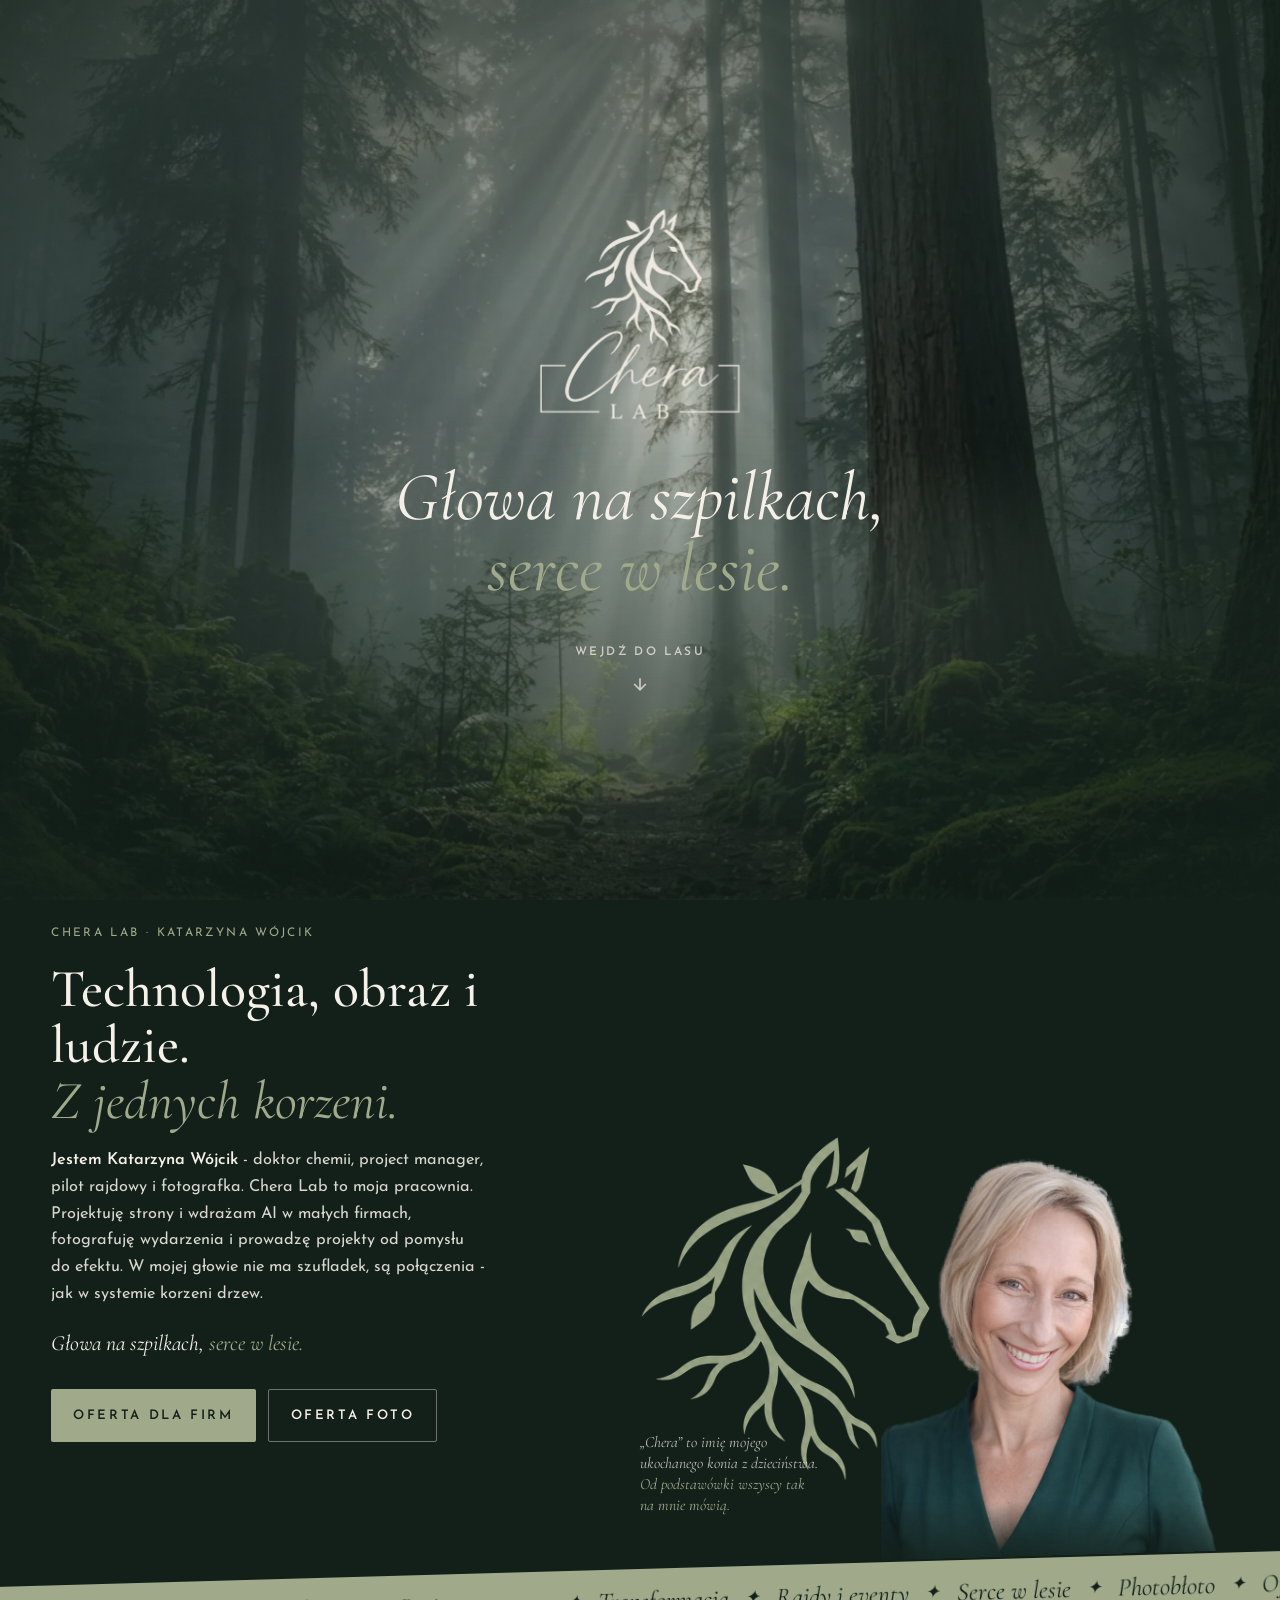
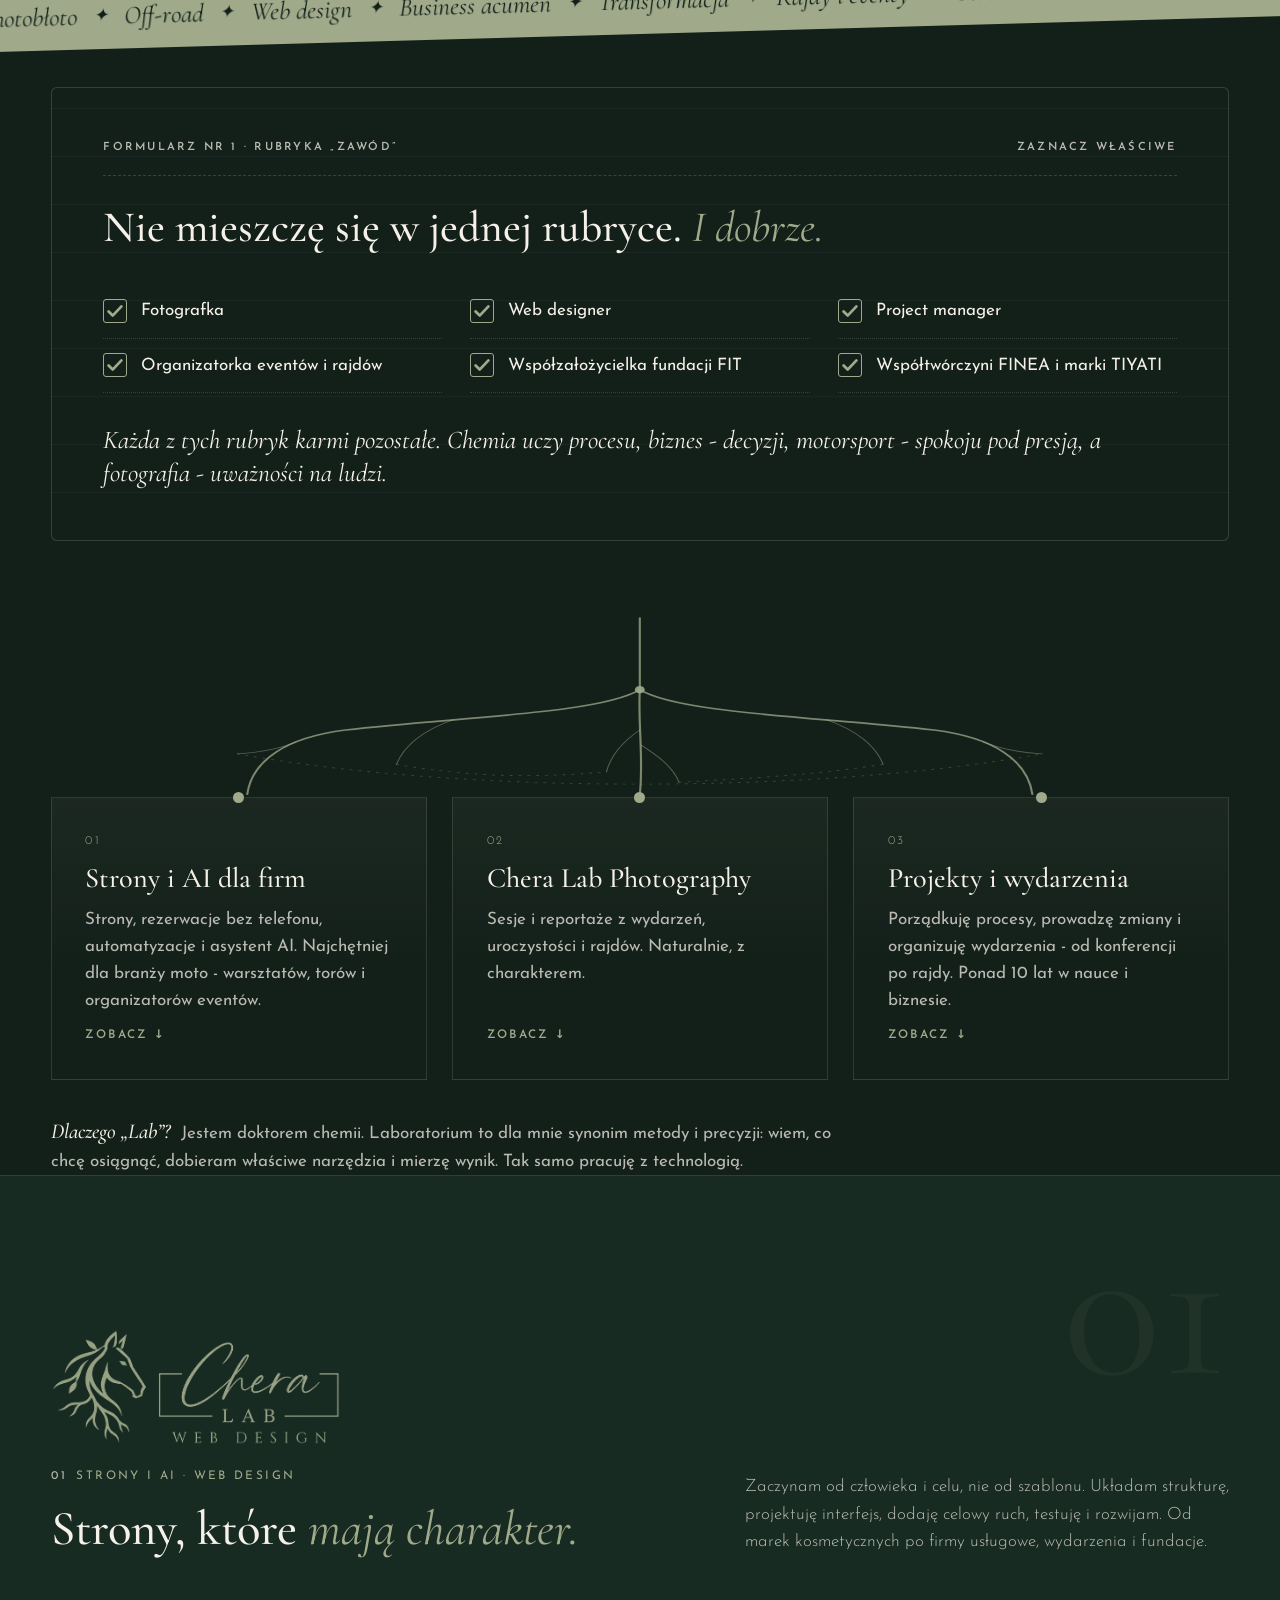
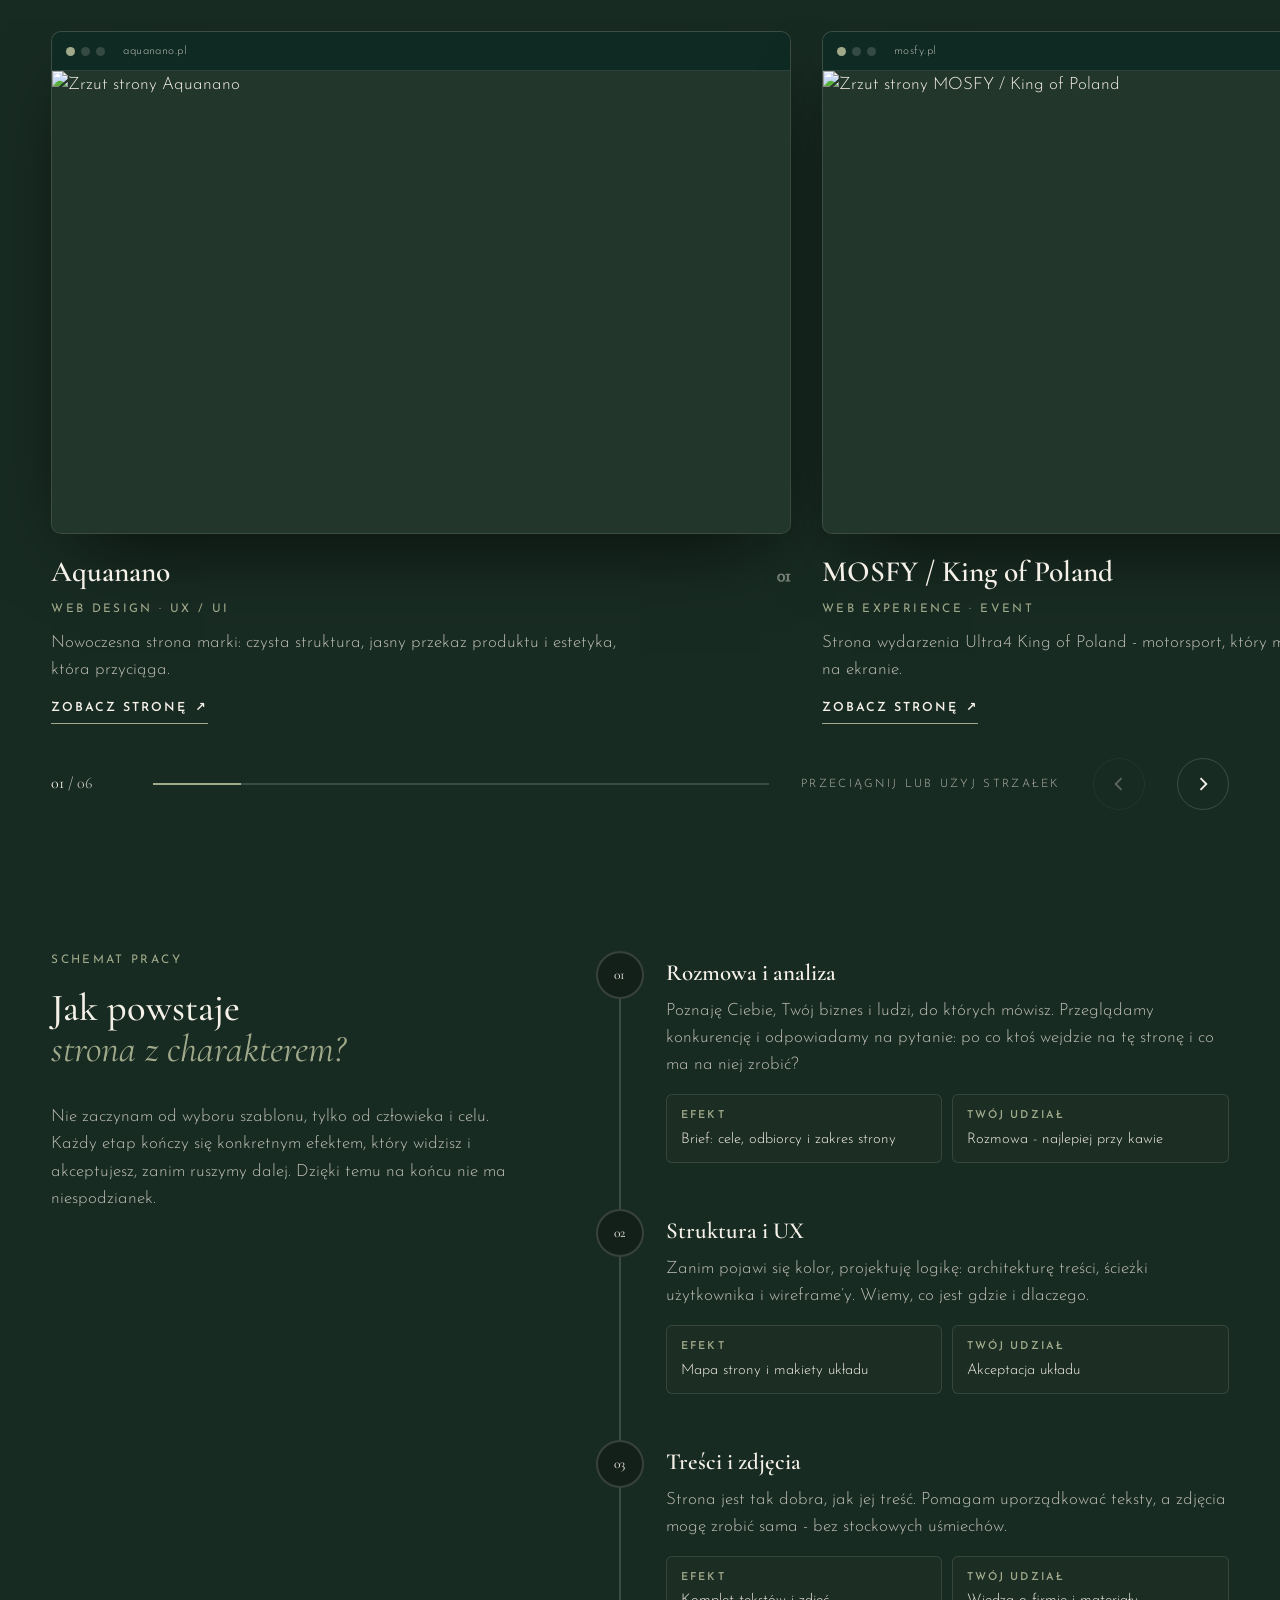
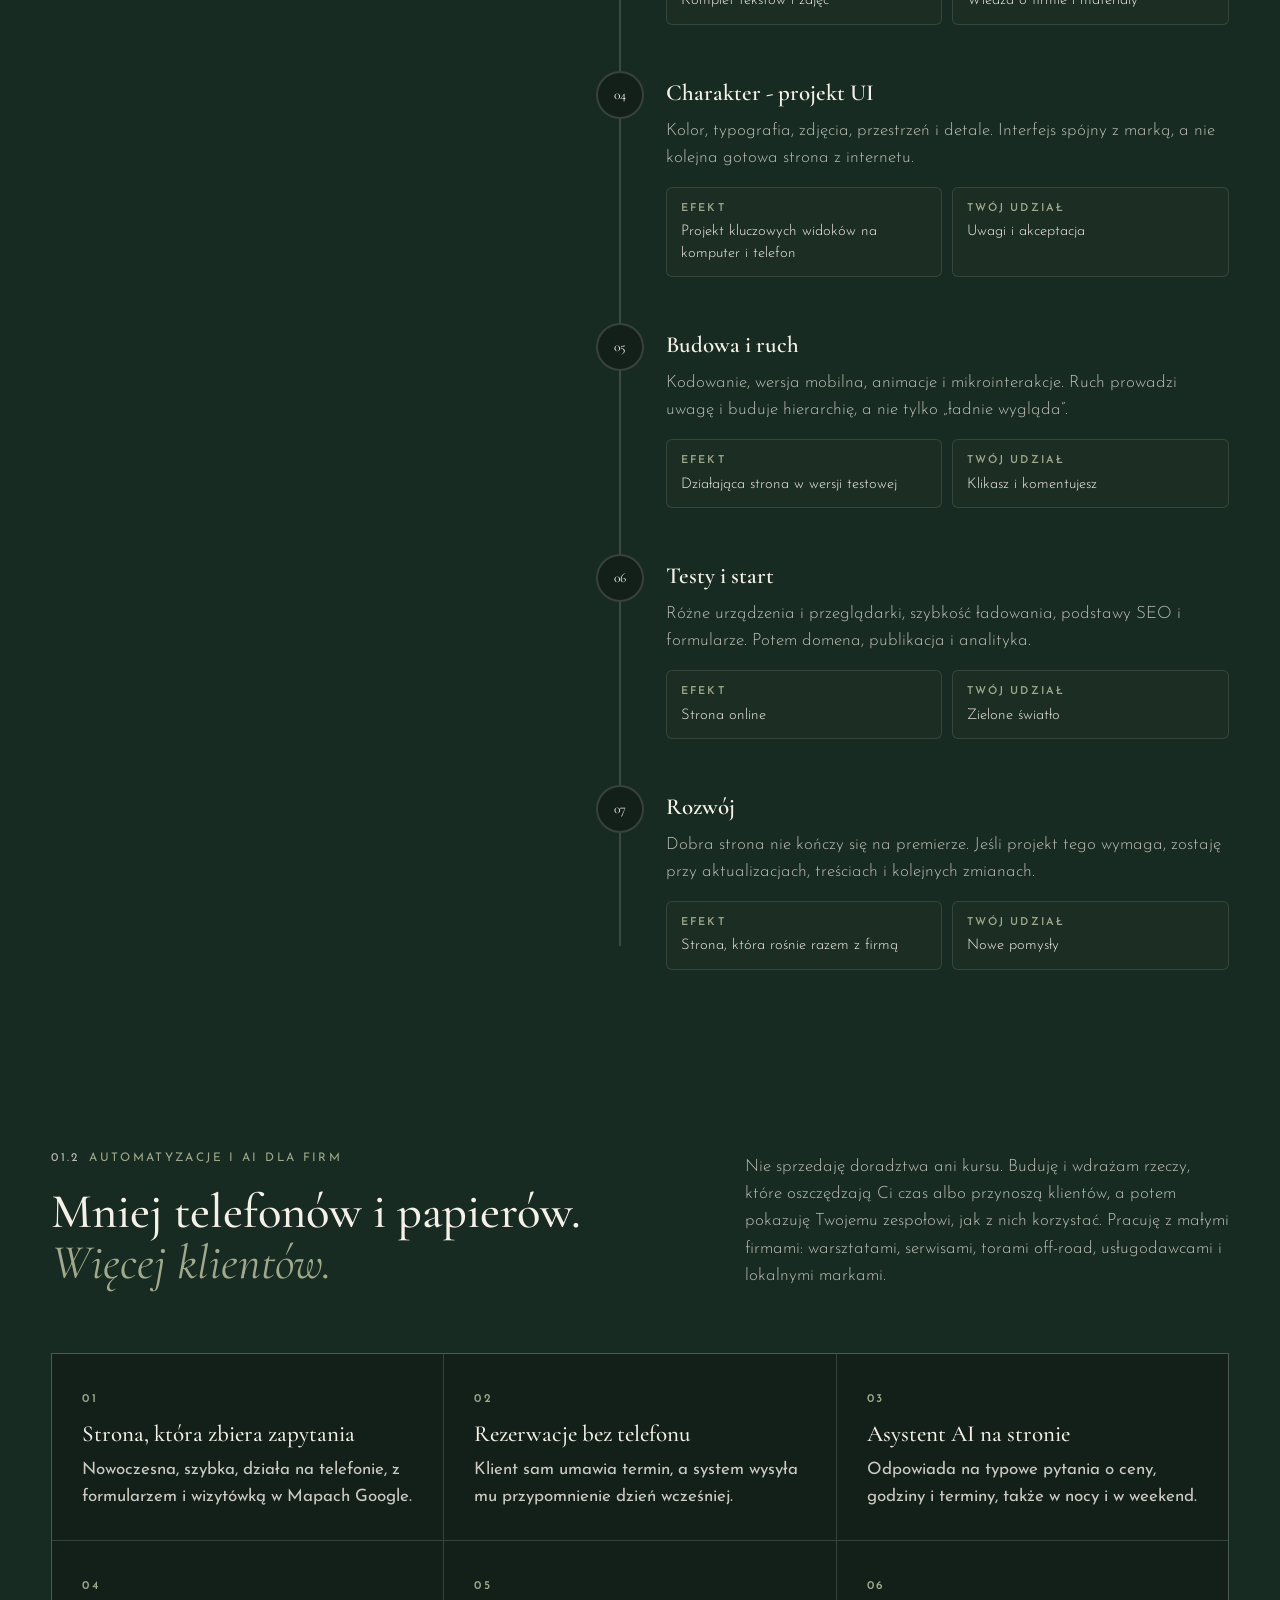
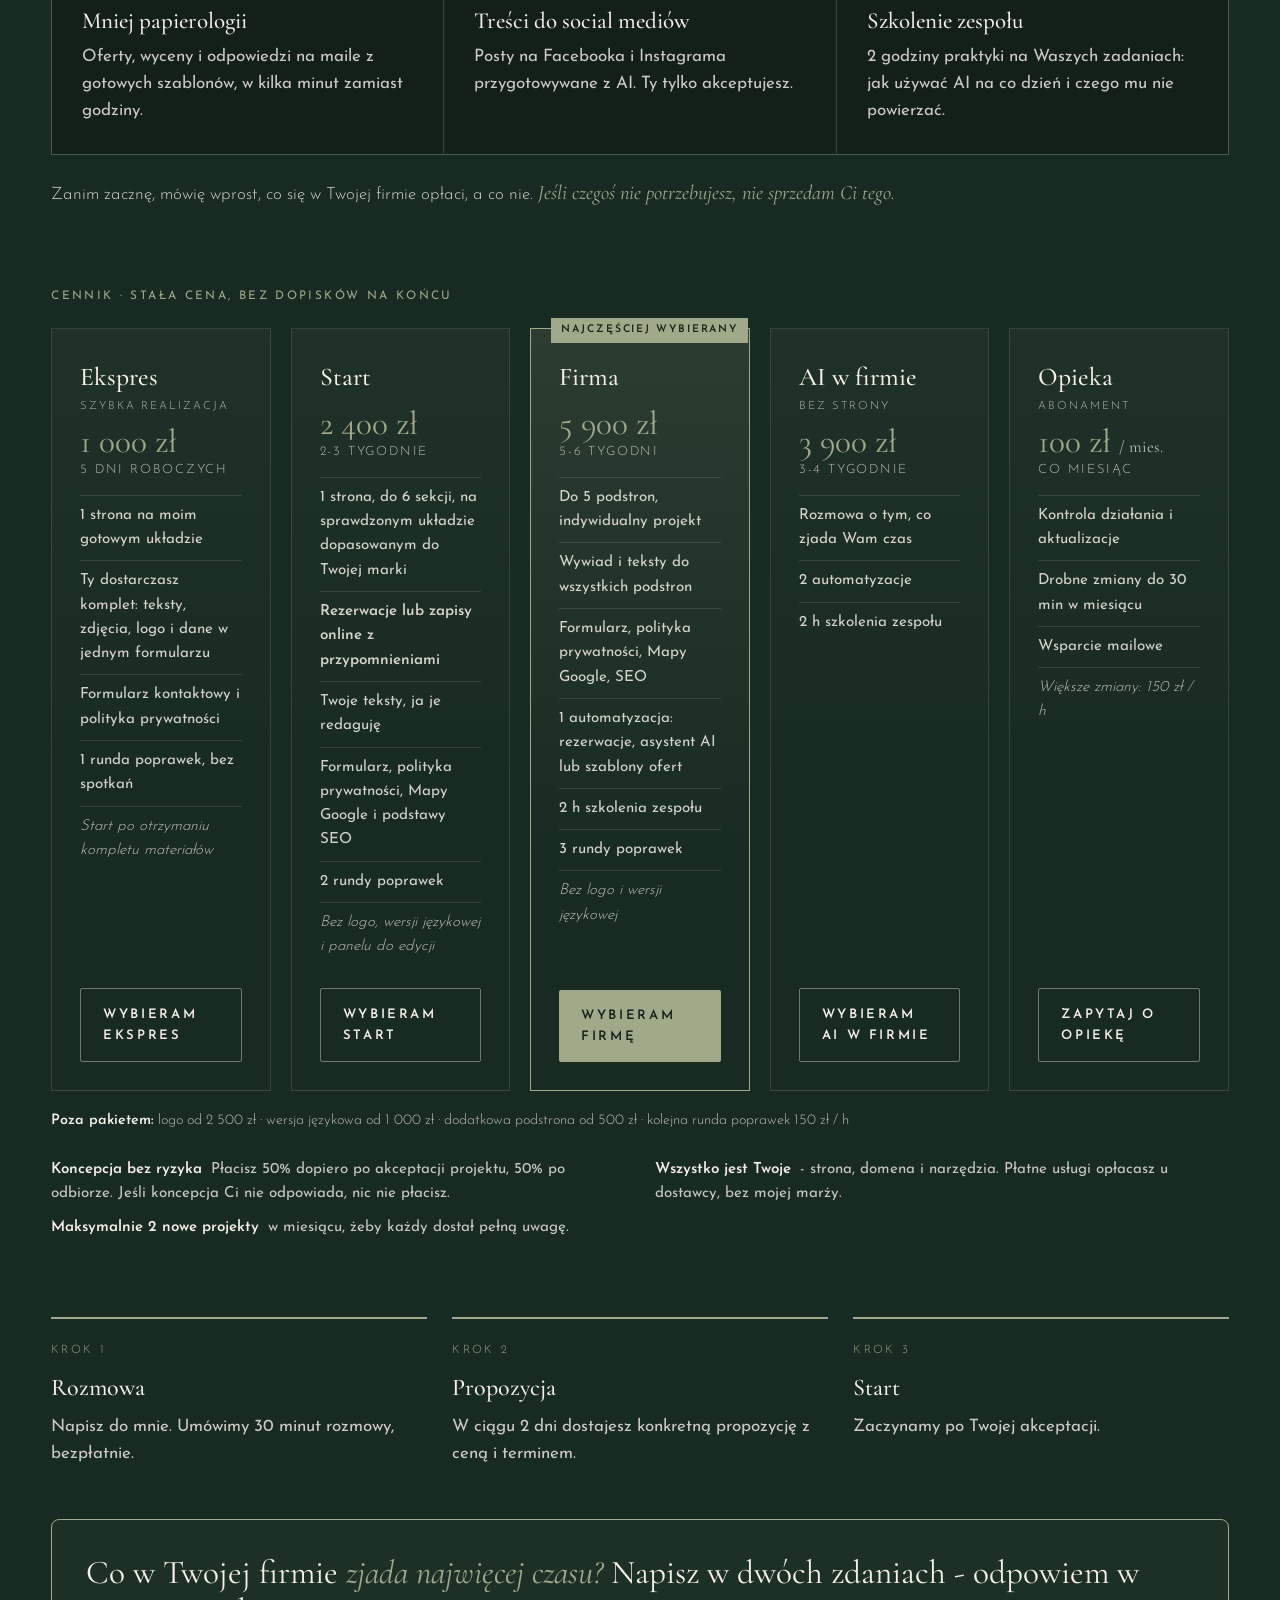
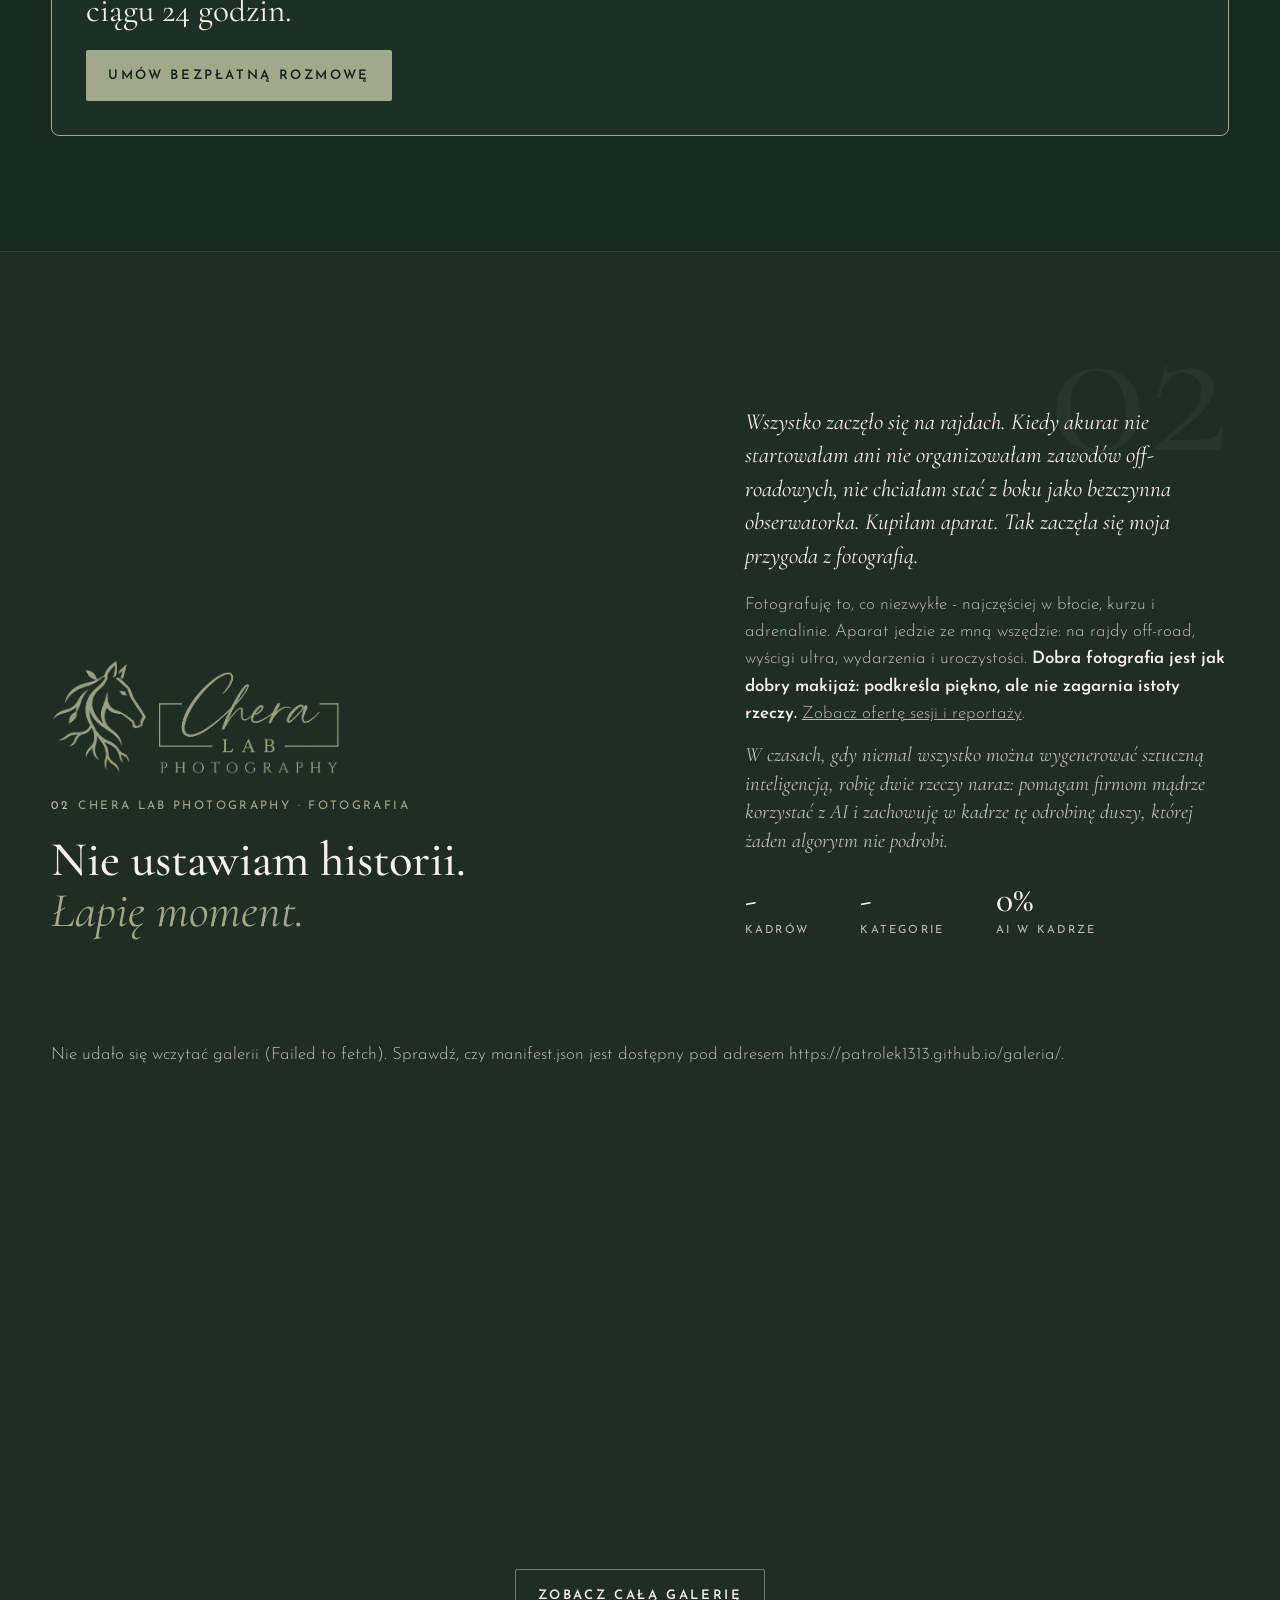
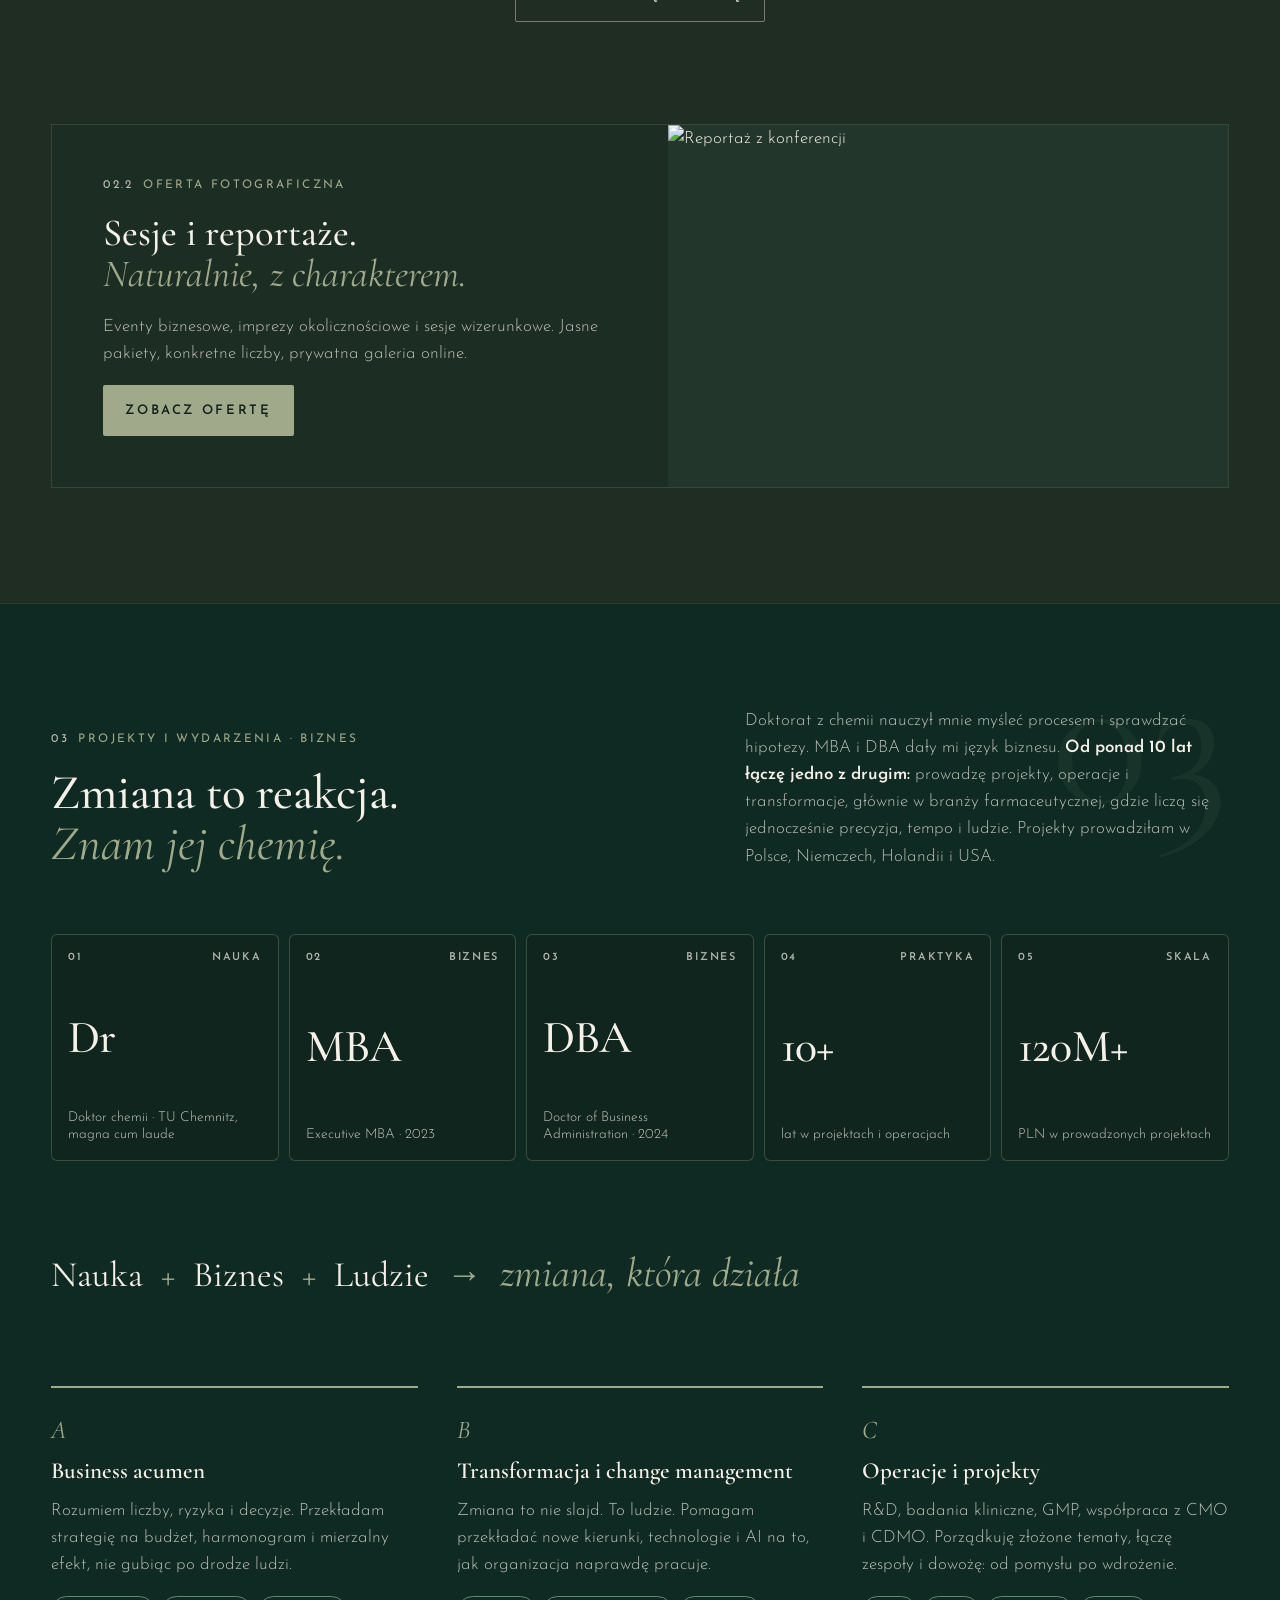
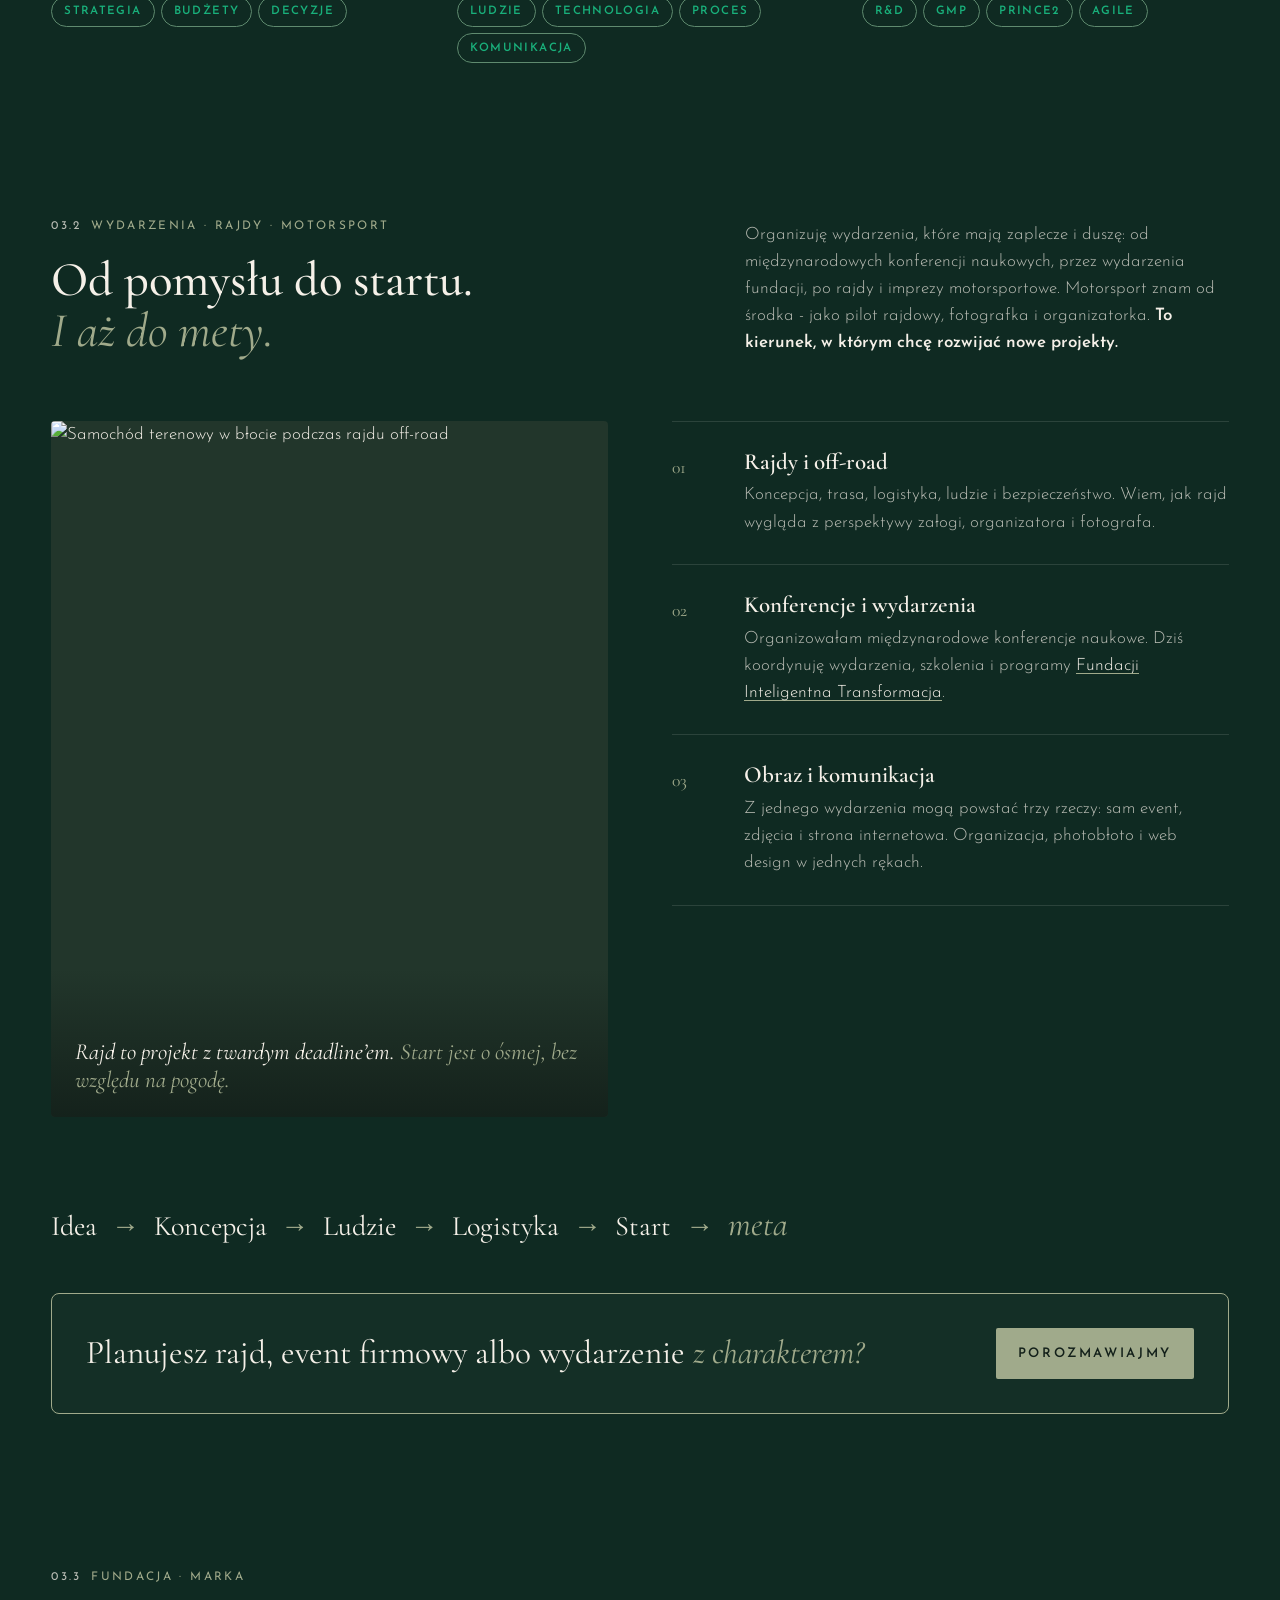
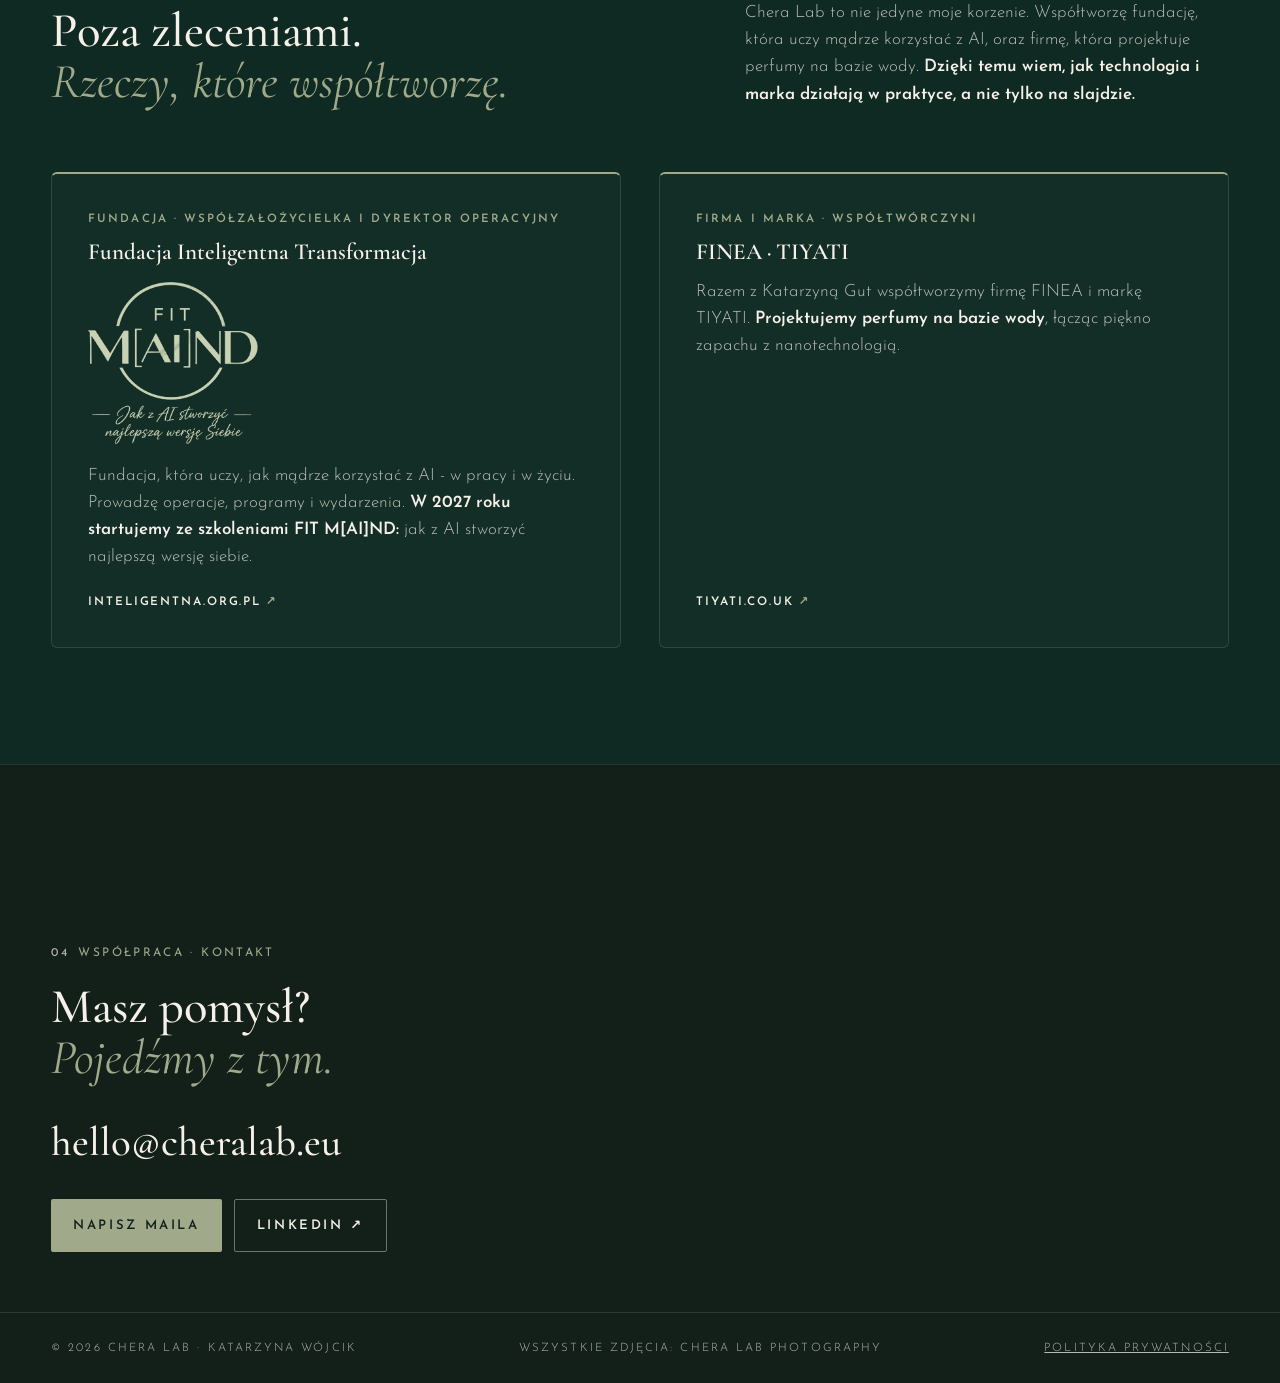
==== commit 3b63b13b: "Adres kontaktowy: hello@cheralab.eu Co-Authored-By: Claude Opus 5.5 <noreply@anthropic.com> Claude-S" ====
--- a/index.html
+++ b/index.html
@@ -724,7 +724,7 @@
    "logo": "https://cheralab.eu/img/logo-chera-lab-full.png",
    "image": "https://cheralab.eu/img/og-chera-lab.jpg",
    "description": "Pracownia Katarzyny Wójcik: projektowanie stron internetowych i wdrażanie AI w małych firmach, fotografia wydarzeń (Chera Lab Photography) oraz prowadzenie projektów od pomysłu do efektu.",
-   "email": "katarzynawojcik1@gmail.com",
+   "email": "hello@cheralab.eu",
    "areaServed": {
     "@type": "Country",
     "name": "Polska"
@@ -1006,11 +1006,11 @@
 
     <div class="label firm-sub rv">Cennik · stała cena, bez dopisków na końcu</div>
     <div class="packs rv">
-      <article class="pk"><h4>Ekspres</h4><p class="pk-tag2">szybka realizacja</p><p class="pk-price">1 000 zł</p><p class="pk-time">5 dni roboczych</p><ul><li>1 strona na moim gotowym układzie</li><li>Ty dostarczasz komplet: teksty, zdjęcia, logo i dane w jednym formularzu</li><li>Formularz kontaktowy i polityka prywatności</li><li>1 runda poprawek, bez spotkań</li><li class="no">Start po otrzymaniu kompletu materiałów</li></ul><a class="btn ghost" href="mailto:katarzynawojcik1@gmail.com?subject=AI%20dla%20mojej%20firmy%20-%20pakiet%20Ekspres">Wybieram Ekspres</a></article>
-      <article class="pk"><h4>Start</h4><p class="pk-price">2 400 zł</p><p class="pk-time">2-3 tygodnie</p><ul><li>1 strona, do 6 sekcji, na sprawdzonym układzie dopasowanym do Twojej marki</li><li><strong>Rezerwacje lub zapisy online z przypomnieniami</strong></li><li>Twoje teksty, ja je redaguję</li><li>Formularz, polityka prywatności, Mapy Google i podstawy SEO</li><li>2 rundy poprawek</li><li class="no">Bez logo, wersji językowej i panelu do edycji</li></ul><a class="btn ghost" href="mailto:katarzynawojcik1@gmail.com?subject=AI%20dla%20mojej%20firmy%20-%20pakiet%20Start">Wybieram Start</a></article>
-      <article class="pk star"><p class="pk-tag">Najczęściej wybierany</p><h4>Firma</h4><p class="pk-price">5 900 zł</p><p class="pk-time">5-6 tygodni</p><ul><li>Do 5 podstron, indywidualny projekt</li><li>Wywiad i teksty do wszystkich podstron</li><li>Formularz, polityka prywatności, Mapy Google, SEO</li><li>1 automatyzacja: rezerwacje, asystent AI lub szablony ofert</li><li>2 h szkolenia zespołu</li><li>3 rundy poprawek</li><li class="no">Bez logo i wersji językowej</li></ul><a class="btn primary" href="mailto:katarzynawojcik1@gmail.com?subject=AI%20dla%20mojej%20firmy%20-%20pakiet%20Firma">Wybieram Firmę</a></article>
-      <article class="pk"><h4>AI w firmie</h4><p class="pk-tag2">bez strony</p><p class="pk-price">3 900 zł</p><p class="pk-time">3-4 tygodnie</p><ul><li>Rozmowa o tym, co zjada Wam czas</li><li>2 automatyzacje</li><li>2 h szkolenia zespołu</li></ul><a class="btn ghost" href="mailto:katarzynawojcik1@gmail.com?subject=AI%20dla%20mojej%20firmy%20-%20pakiet%20AI%20w%20firmie">Wybieram AI w firmie</a></article>
-      <article class="pk"><h4>Opieka</h4><p class="pk-tag2">abonament</p><p class="pk-price">100 zł <small>/ mies.</small></p><p class="pk-time">co miesiąc</p><ul><li>Kontrola działania i aktualizacje</li><li>Drobne zmiany do 30 min w miesiącu</li><li>Wsparcie mailowe</li><li class="no">Większe zmiany: 150 zł / h</li></ul><a class="btn ghost" href="mailto:katarzynawojcik1@gmail.com?subject=AI%20dla%20mojej%20firmy%20-%20Opieka">Zapytaj o opiekę</a></article>
+      <article class="pk"><h4>Ekspres</h4><p class="pk-tag2">szybka realizacja</p><p class="pk-price">1 000 zł</p><p class="pk-time">5 dni roboczych</p><ul><li>1 strona na moim gotowym układzie</li><li>Ty dostarczasz komplet: teksty, zdjęcia, logo i dane w jednym formularzu</li><li>Formularz kontaktowy i polityka prywatności</li><li>1 runda poprawek, bez spotkań</li><li class="no">Start po otrzymaniu kompletu materiałów</li></ul><a class="btn ghost" href="mailto:hello@cheralab.eu?subject=AI%20dla%20mojej%20firmy%20-%20pakiet%20Ekspres">Wybieram Ekspres</a></article>
+      <article class="pk"><h4>Start</h4><p class="pk-price">2 400 zł</p><p class="pk-time">2-3 tygodnie</p><ul><li>1 strona, do 6 sekcji, na sprawdzonym układzie dopasowanym do Twojej marki</li><li><strong>Rezerwacje lub zapisy online z przypomnieniami</strong></li><li>Twoje teksty, ja je redaguję</li><li>Formularz, polityka prywatności, Mapy Google i podstawy SEO</li><li>2 rundy poprawek</li><li class="no">Bez logo, wersji językowej i panelu do edycji</li></ul><a class="btn ghost" href="mailto:hello@cheralab.eu?subject=AI%20dla%20mojej%20firmy%20-%20pakiet%20Start">Wybieram Start</a></article>
+      <article class="pk star"><p class="pk-tag">Najczęściej wybierany</p><h4>Firma</h4><p class="pk-price">5 900 zł</p><p class="pk-time">5-6 tygodni</p><ul><li>Do 5 podstron, indywidualny projekt</li><li>Wywiad i teksty do wszystkich podstron</li><li>Formularz, polityka prywatności, Mapy Google, SEO</li><li>1 automatyzacja: rezerwacje, asystent AI lub szablony ofert</li><li>2 h szkolenia zespołu</li><li>3 rundy poprawek</li><li class="no">Bez logo i wersji językowej</li></ul><a class="btn primary" href="mailto:hello@cheralab.eu?subject=AI%20dla%20mojej%20firmy%20-%20pakiet%20Firma">Wybieram Firmę</a></article>
+      <article class="pk"><h4>AI w firmie</h4><p class="pk-tag2">bez strony</p><p class="pk-price">3 900 zł</p><p class="pk-time">3-4 tygodnie</p><ul><li>Rozmowa o tym, co zjada Wam czas</li><li>2 automatyzacje</li><li>2 h szkolenia zespołu</li></ul><a class="btn ghost" href="mailto:hello@cheralab.eu?subject=AI%20dla%20mojej%20firmy%20-%20pakiet%20AI%20w%20firmie">Wybieram AI w firmie</a></article>
+      <article class="pk"><h4>Opieka</h4><p class="pk-tag2">abonament</p><p class="pk-price">100 zł <small>/ mies.</small></p><p class="pk-time">co miesiąc</p><ul><li>Kontrola działania i aktualizacje</li><li>Drobne zmiany do 30 min w miesiącu</li><li>Wsparcie mailowe</li><li class="no">Większe zmiany: 150 zł / h</li></ul><a class="btn ghost" href="mailto:hello@cheralab.eu?subject=AI%20dla%20mojej%20firmy%20-%20Opieka">Zapytaj o opiekę</a></article>
     </div>
     <p class="pk-extra rv"><b>Poza pakietem:</b> logo od 2 500 zł · wersja językowa od 1 000 zł · dodatkowa podstrona od 500 zł · kolejna runda poprawek 150 zł / h</p>
     <ul class="terms rv">
@@ -1026,7 +1026,7 @@
     </div>
     <div class="ev-cta rv">
       <p>Co w Twojej firmie <em>zjada najwięcej czasu?</em> Napisz w dwóch zdaniach - odpowiem w ciągu 24 godzin.</p>
-      <a class="btn primary" href="mailto:katarzynawojcik1@gmail.com?subject=AI%20dla%20mojej%20firmy">Umów bezpłatną rozmowę</a>
+      <a class="btn primary" href="mailto:hello@cheralab.eu?subject=AI%20dla%20mojej%20firmy">Umów bezpłatną rozmowę</a>
     </div>
   </div>
 </section>
@@ -1195,9 +1195,9 @@
   <div class="wrap rv">
     <div class="label"><span class="n">04</span>Współpraca · Kontakt</div>
     <h2 class="h2">Masz pomysł? <br><span class="serif">Pojedźmy z tym.</span></h2>
-    <a class="mail" href="mailto:katarzynawojcik1@gmail.com">katarzynawojcik1@gmail.com</a>
+    <a class="mail" href="mailto:hello@cheralab.eu">hello@cheralab.eu</a>
     <div class="socials">
-      <a class="btn primary" href="mailto:katarzynawojcik1@gmail.com">Napisz maila</a>
+      <a class="btn primary" href="mailto:hello@cheralab.eu">Napisz maila</a>
       <a class="btn ghost" href="https://www.linkedin.com/in/katarzynawojcik1" target="_blank" rel="noopener">LinkedIn ↗</a>
     </div>
   </div>
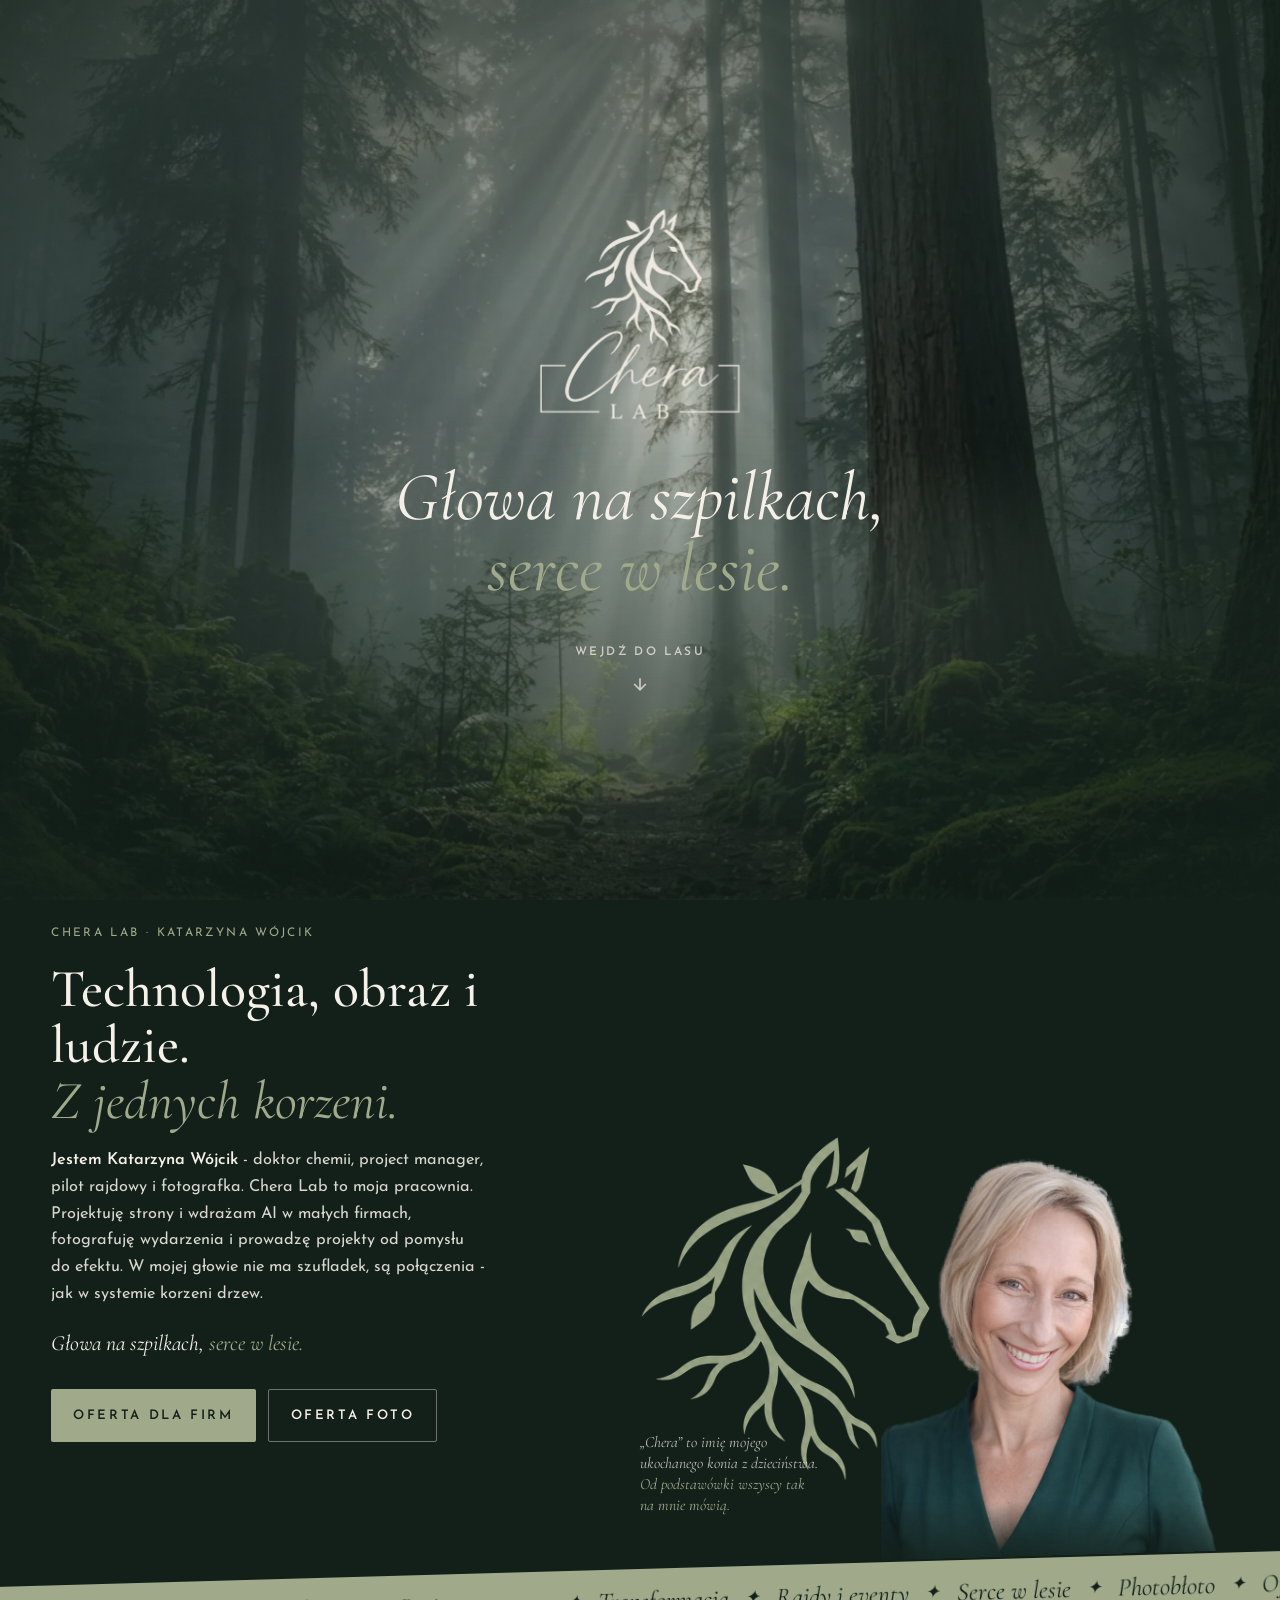
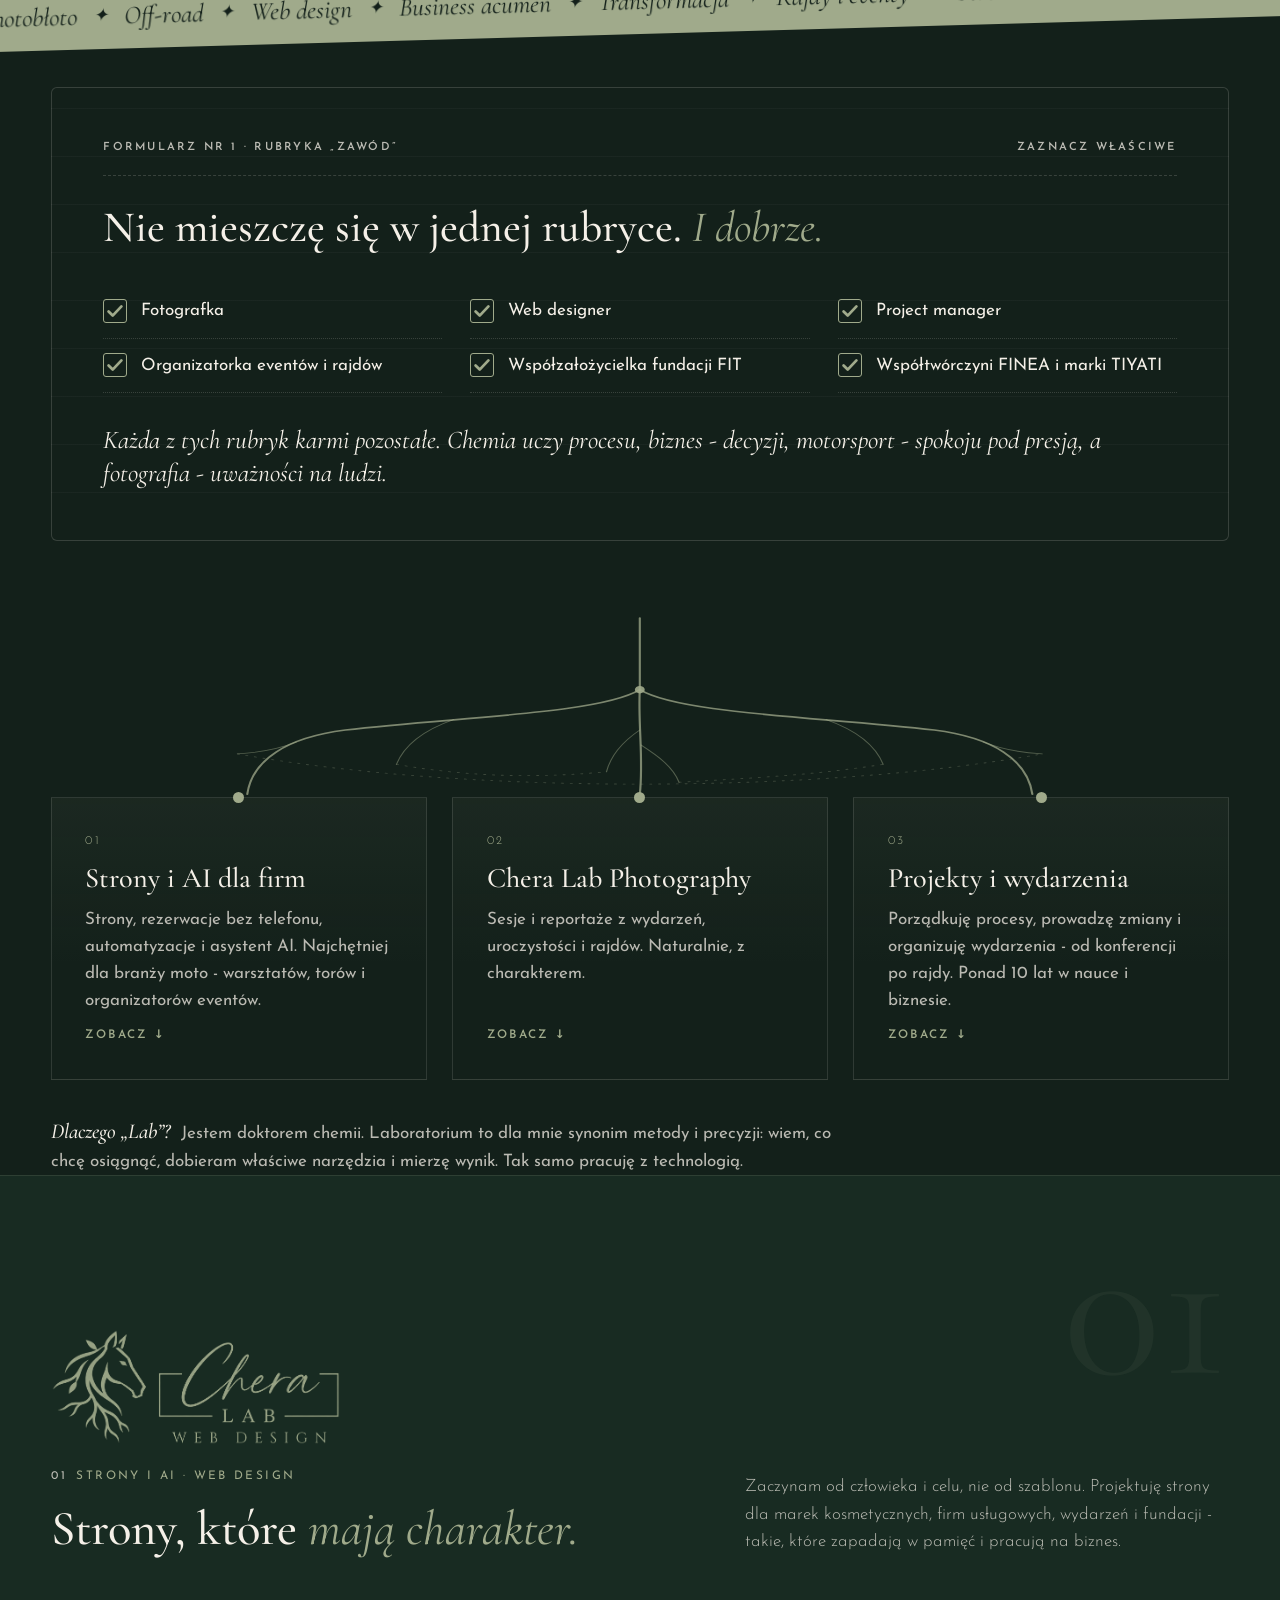
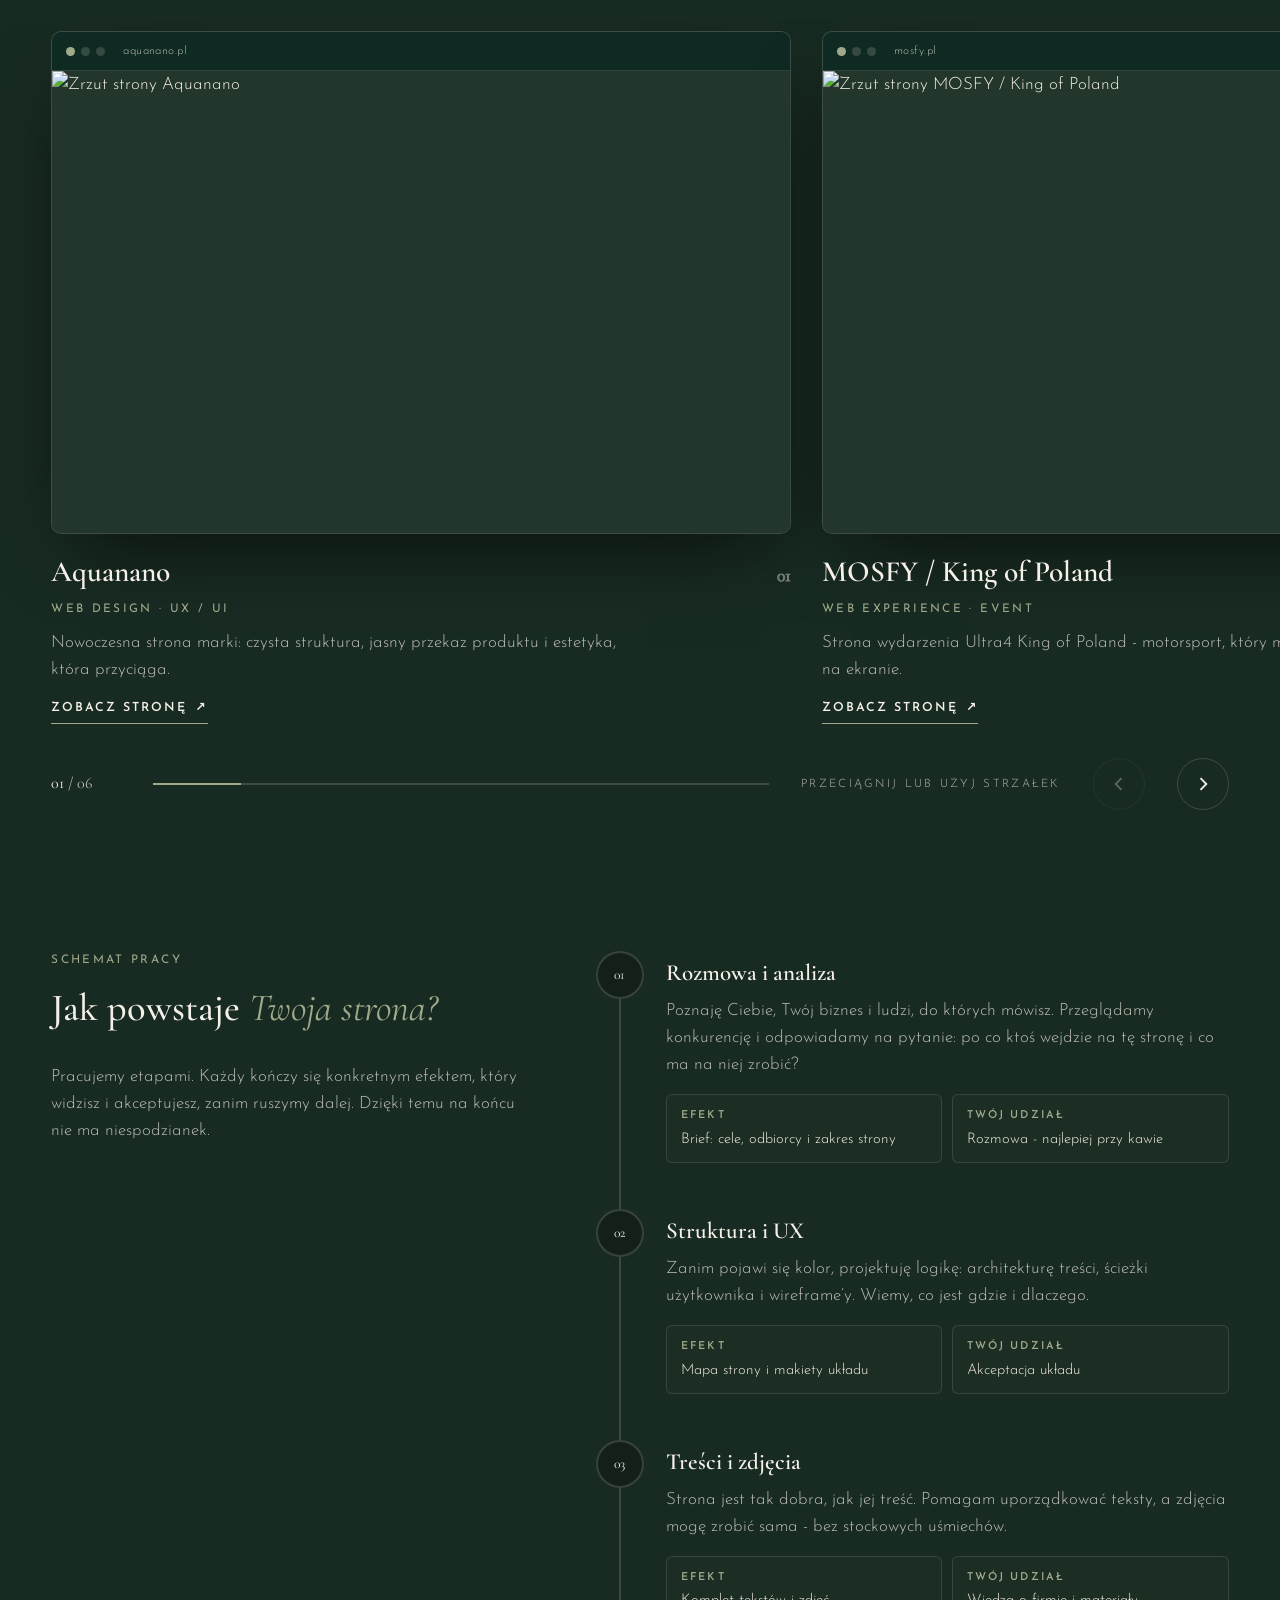
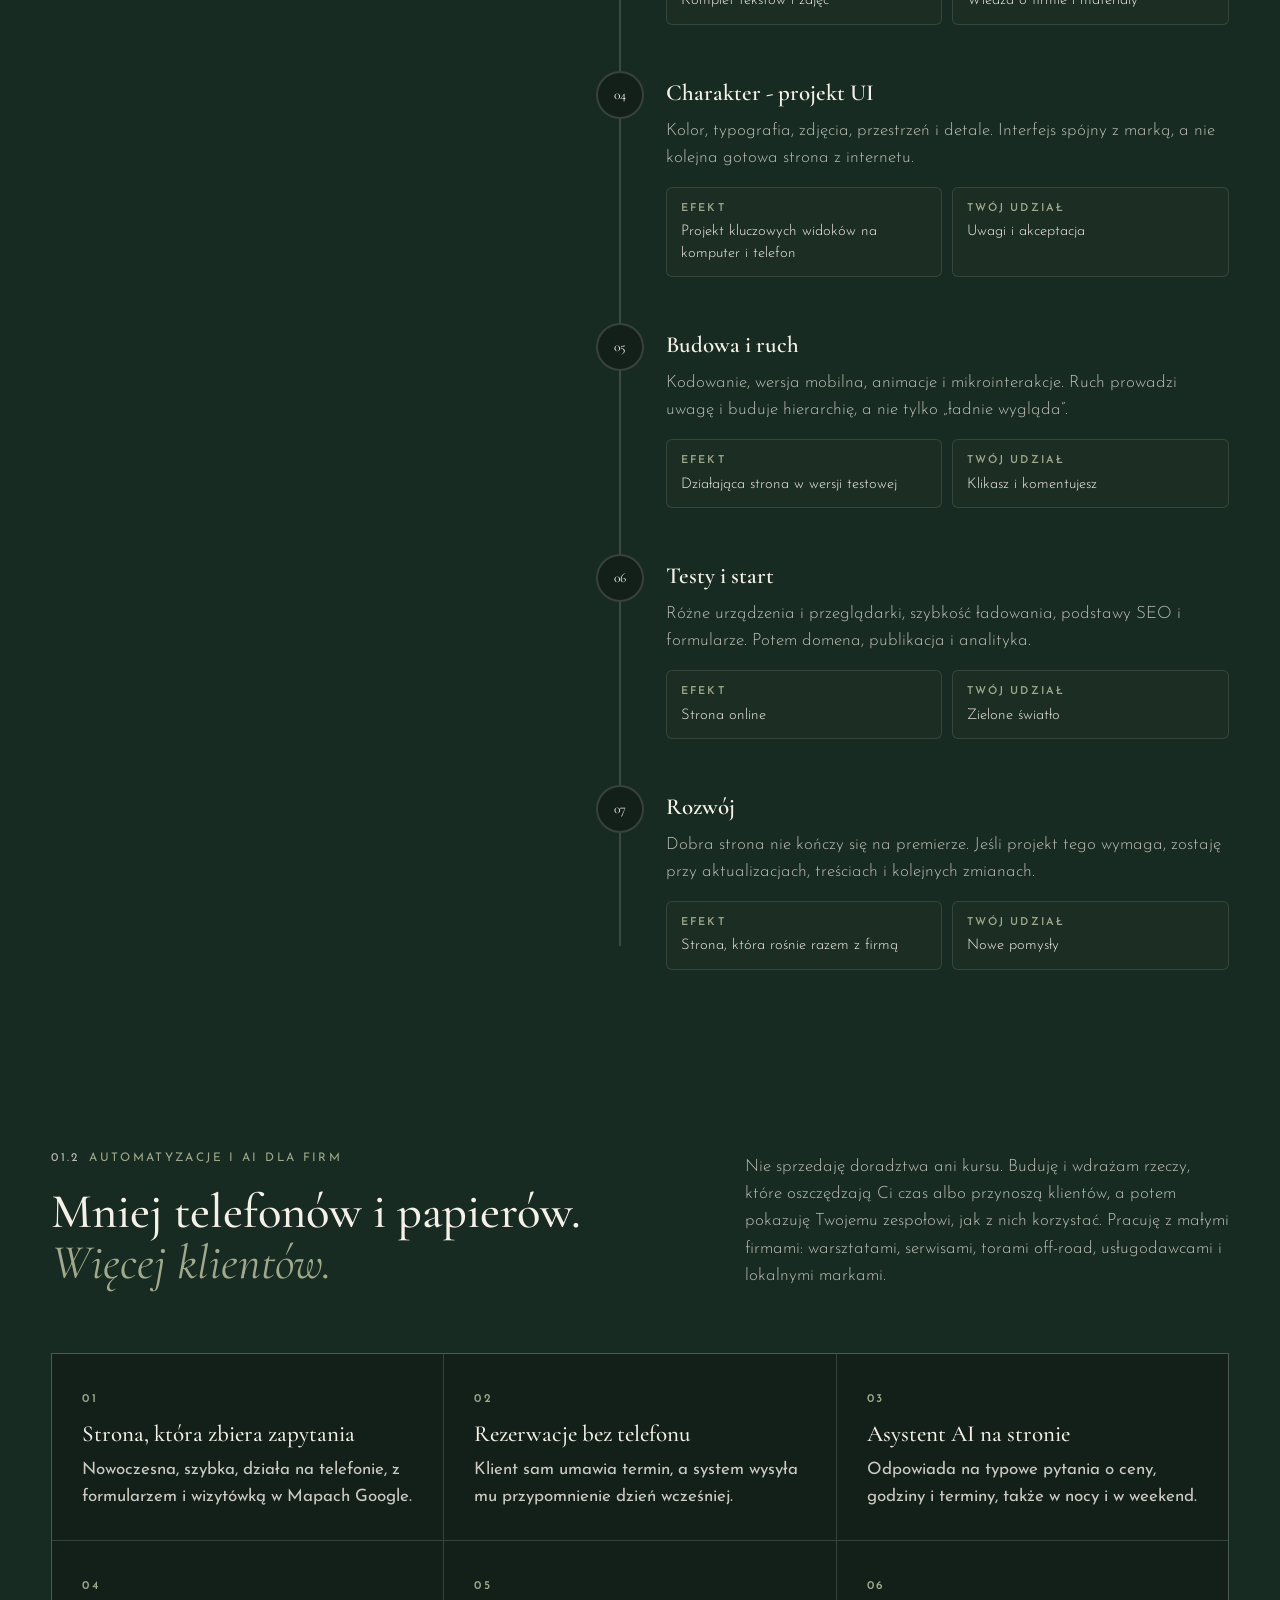
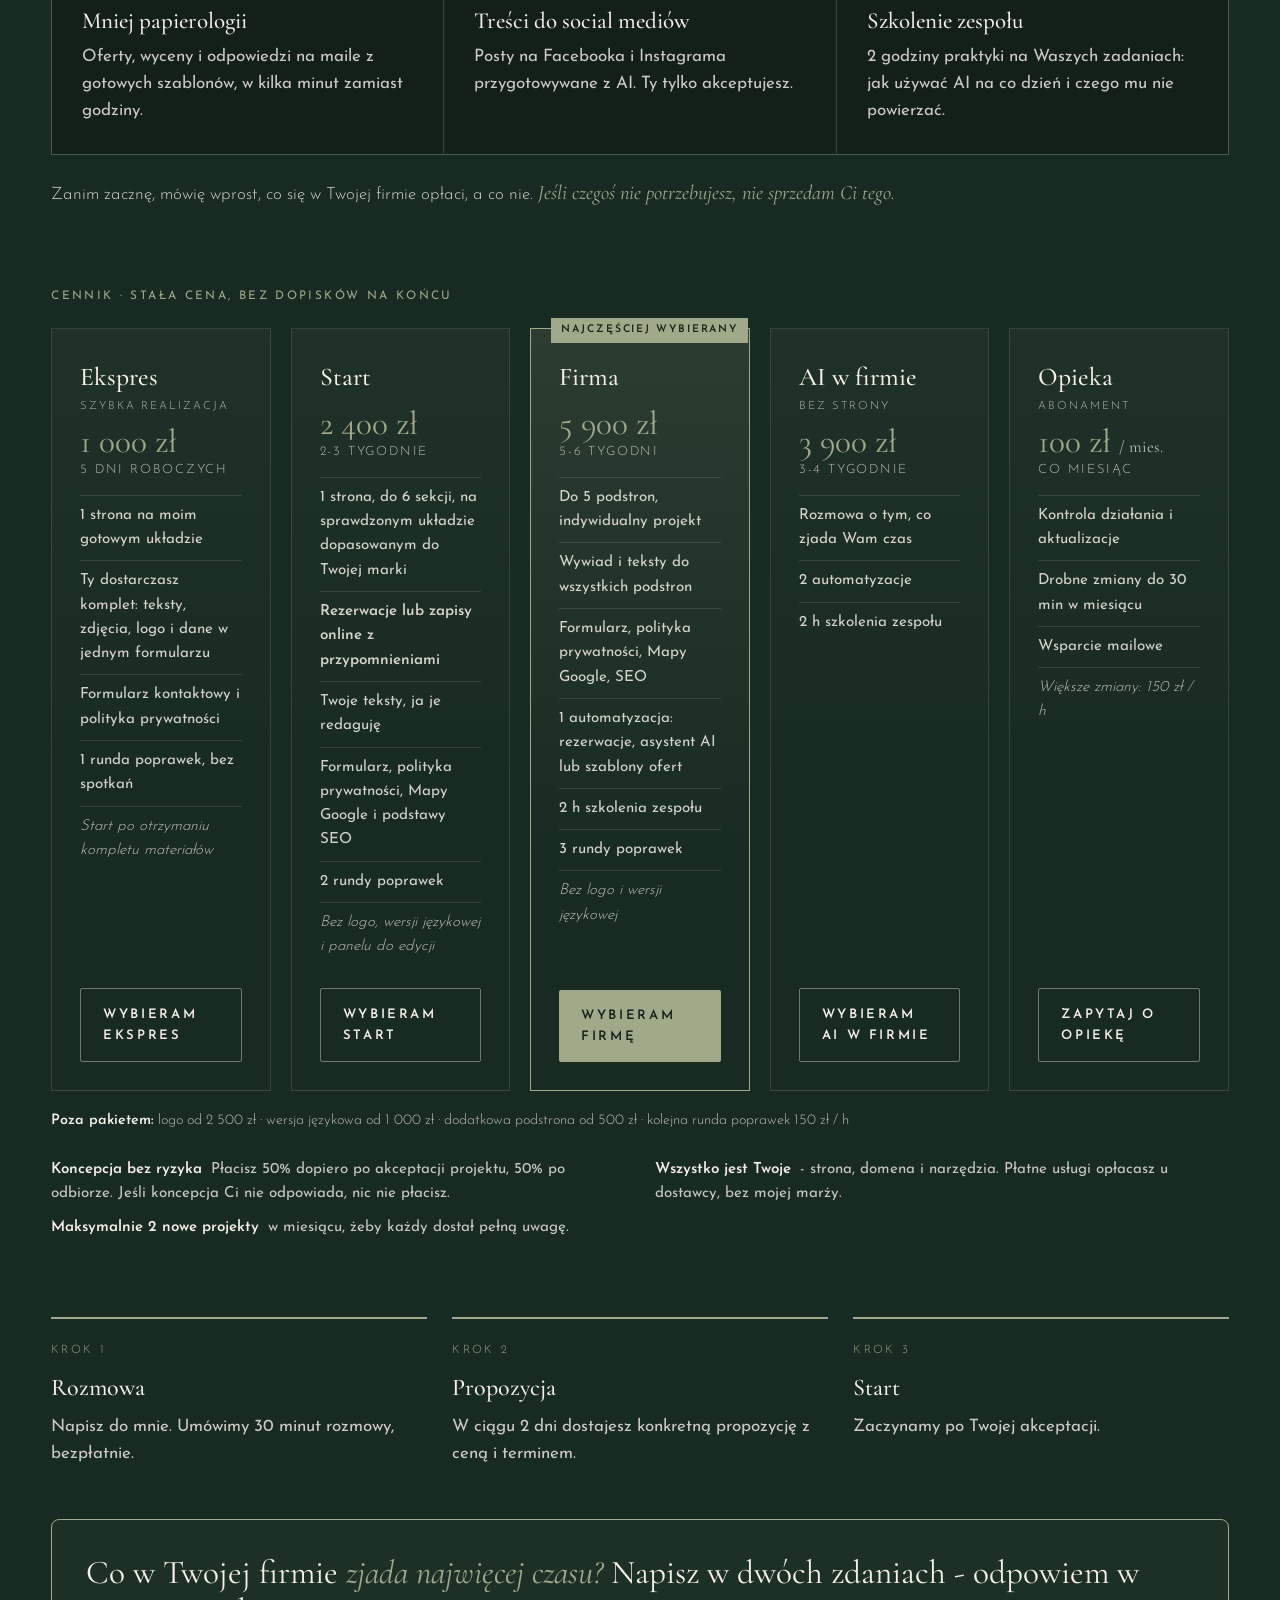
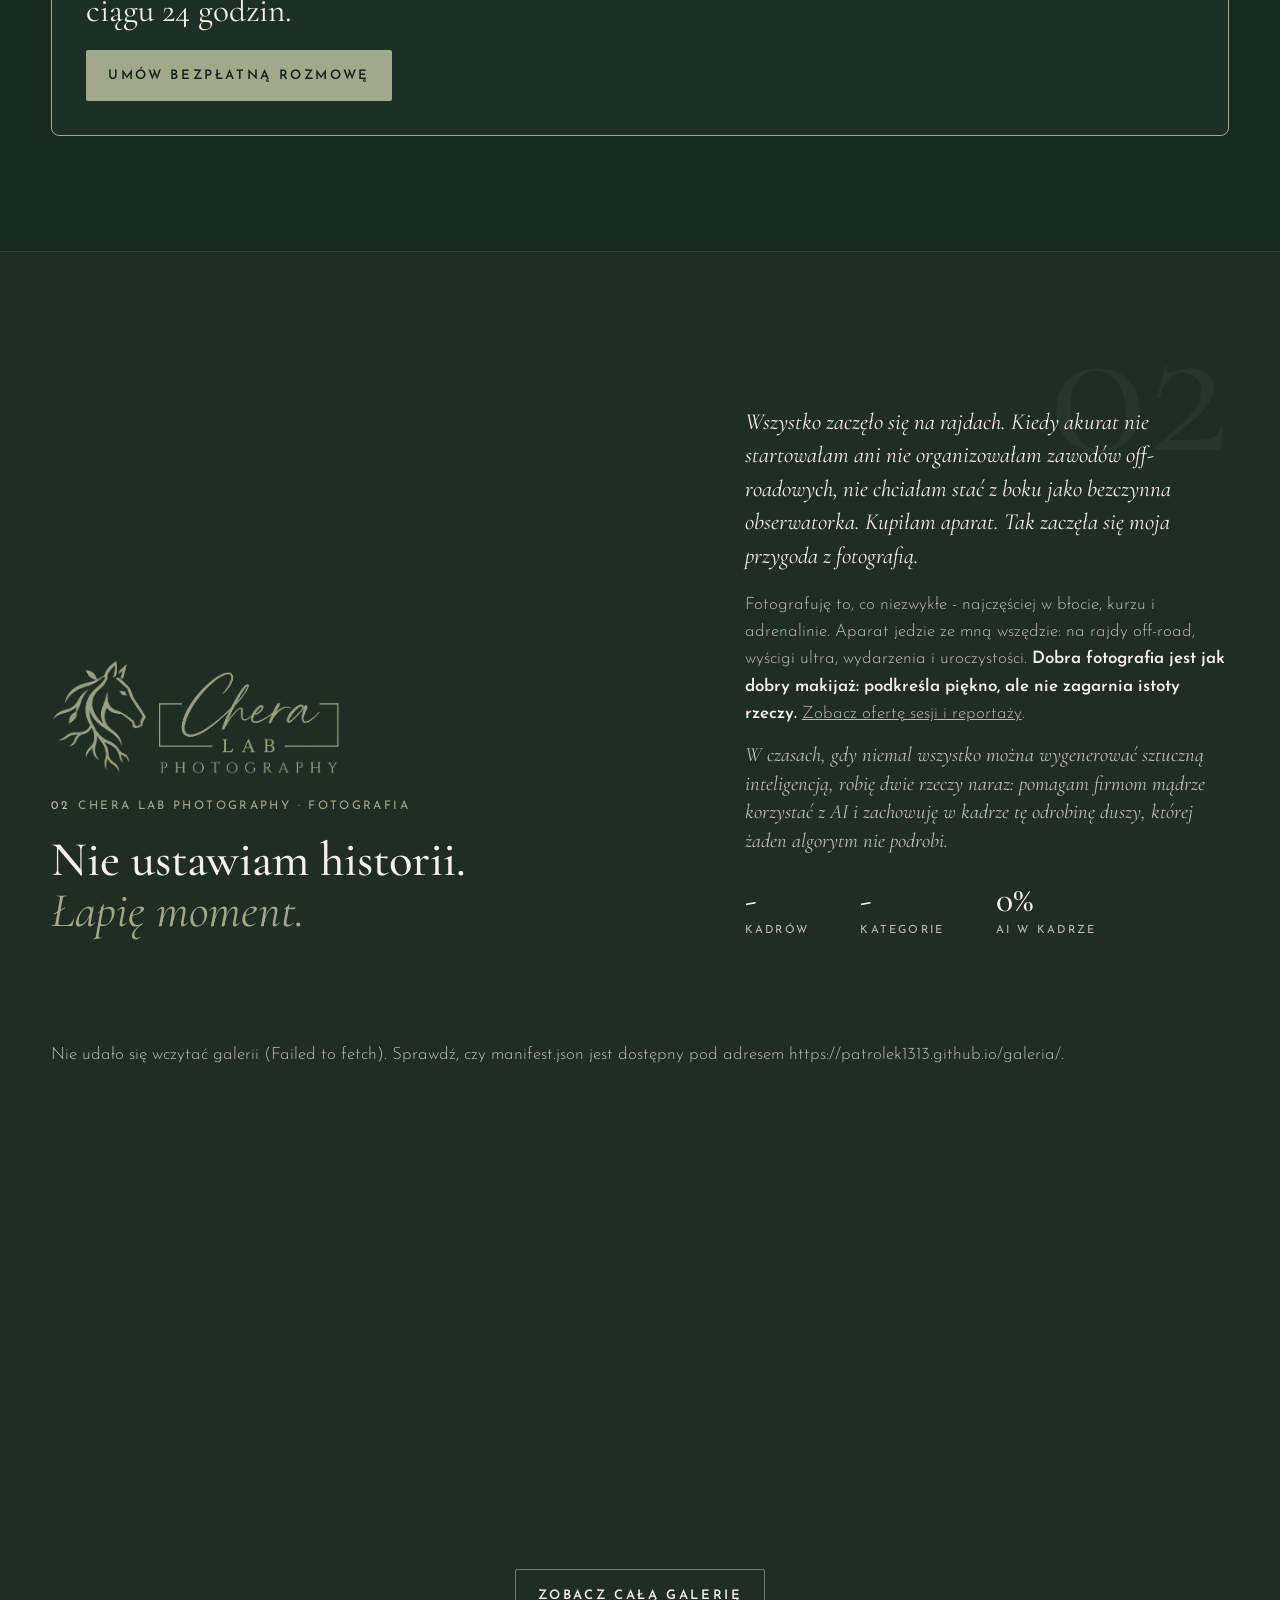
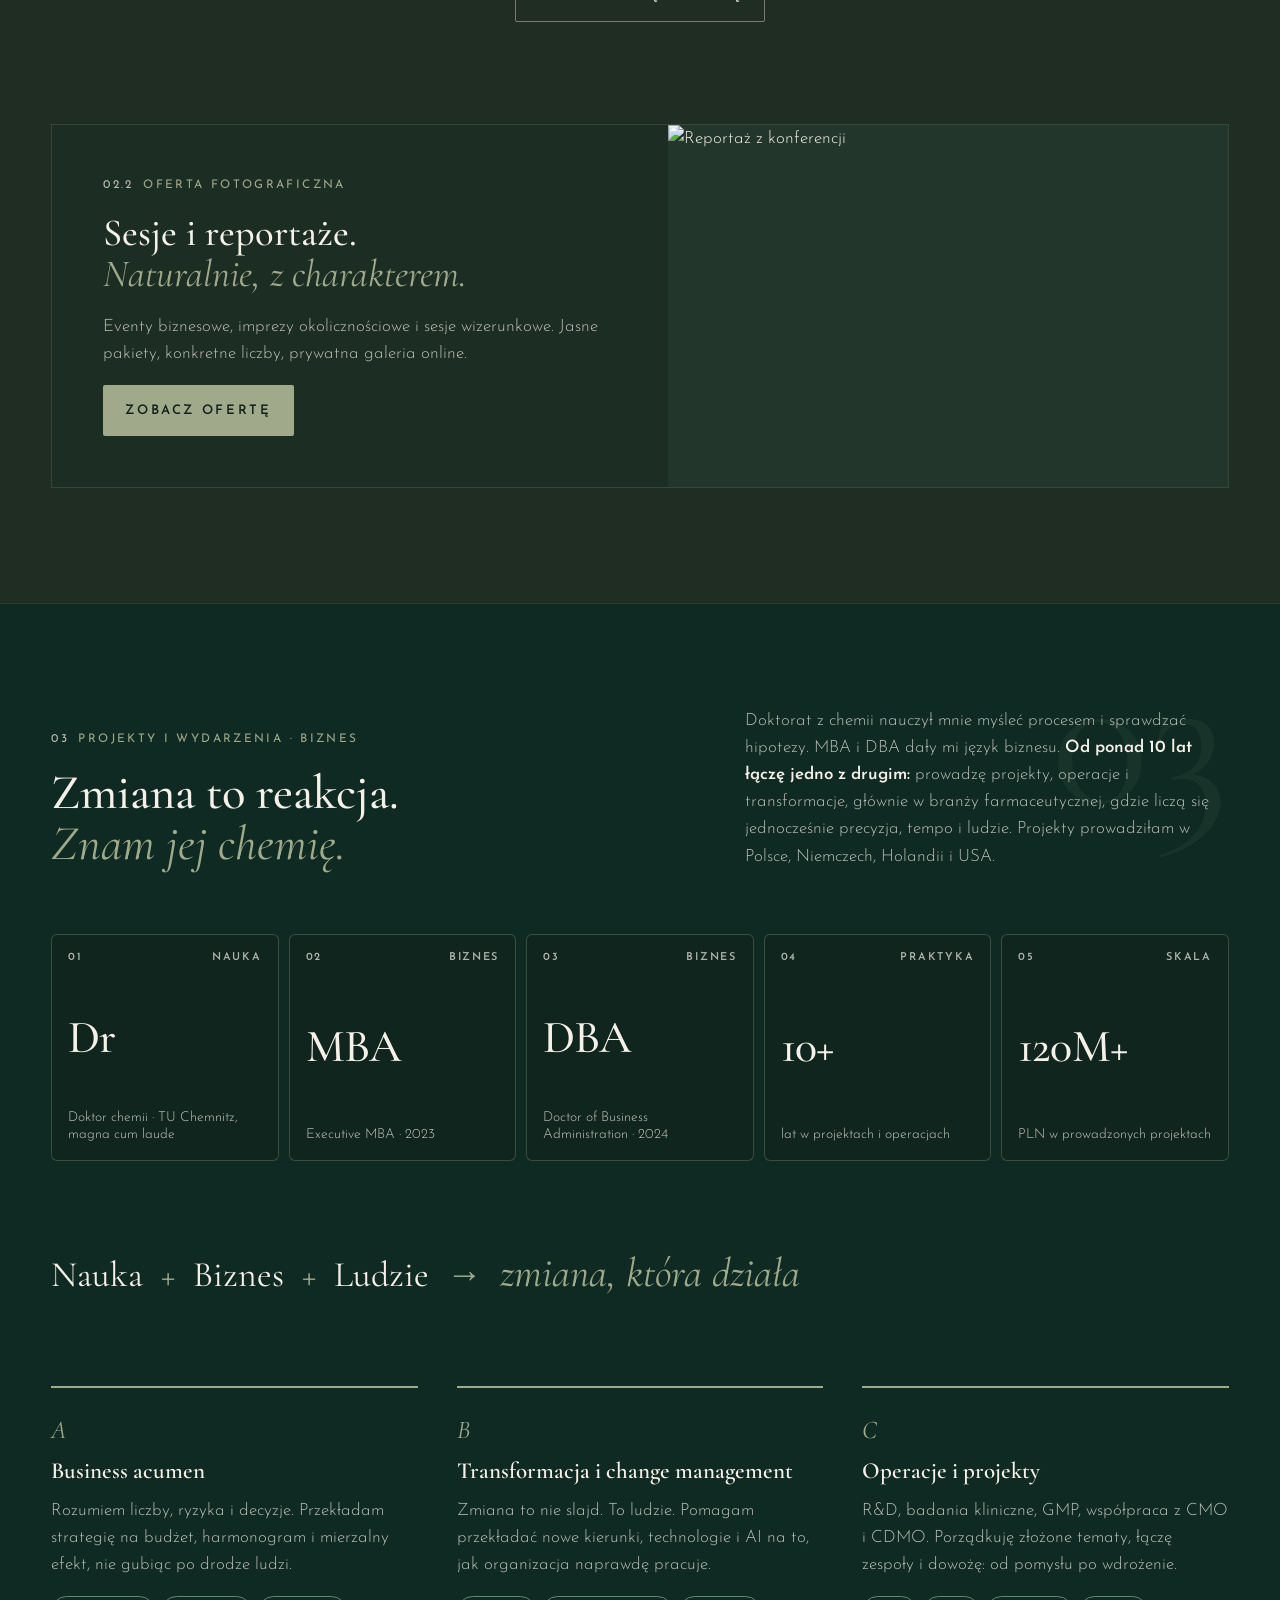
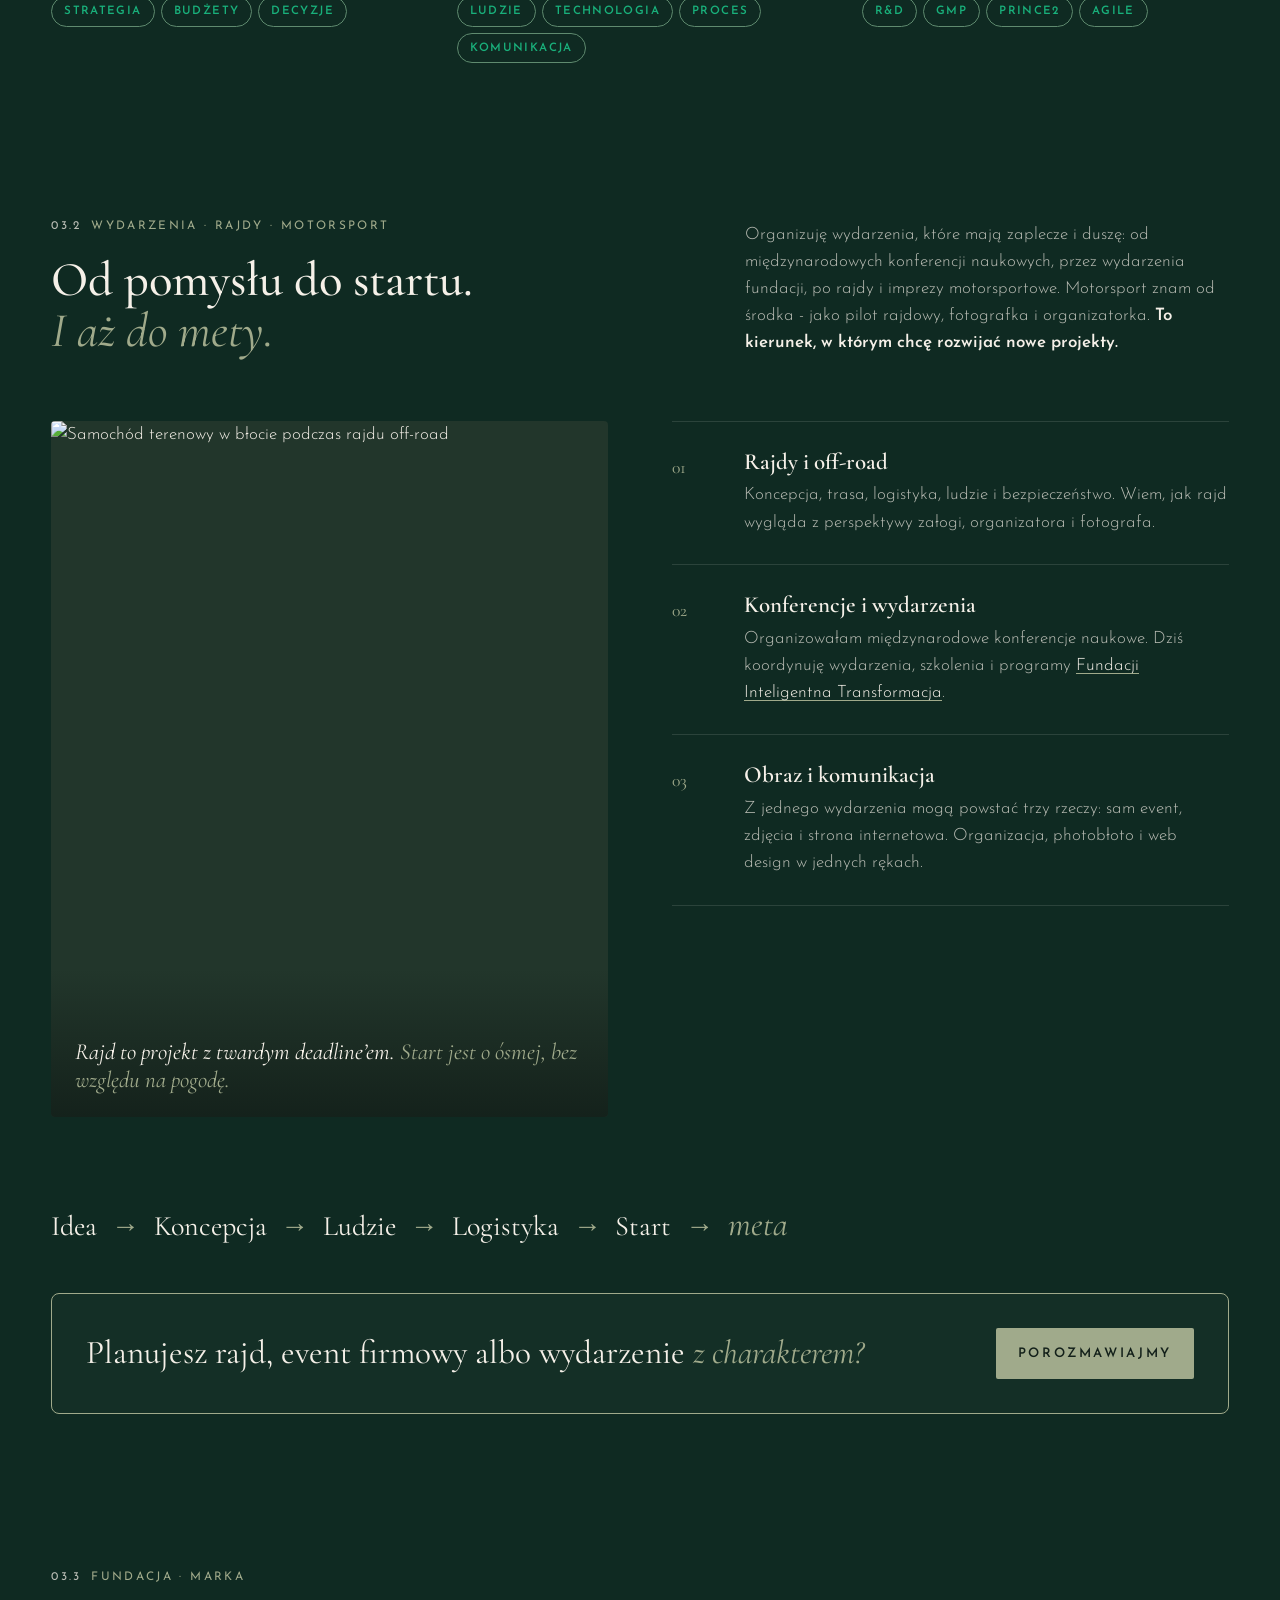
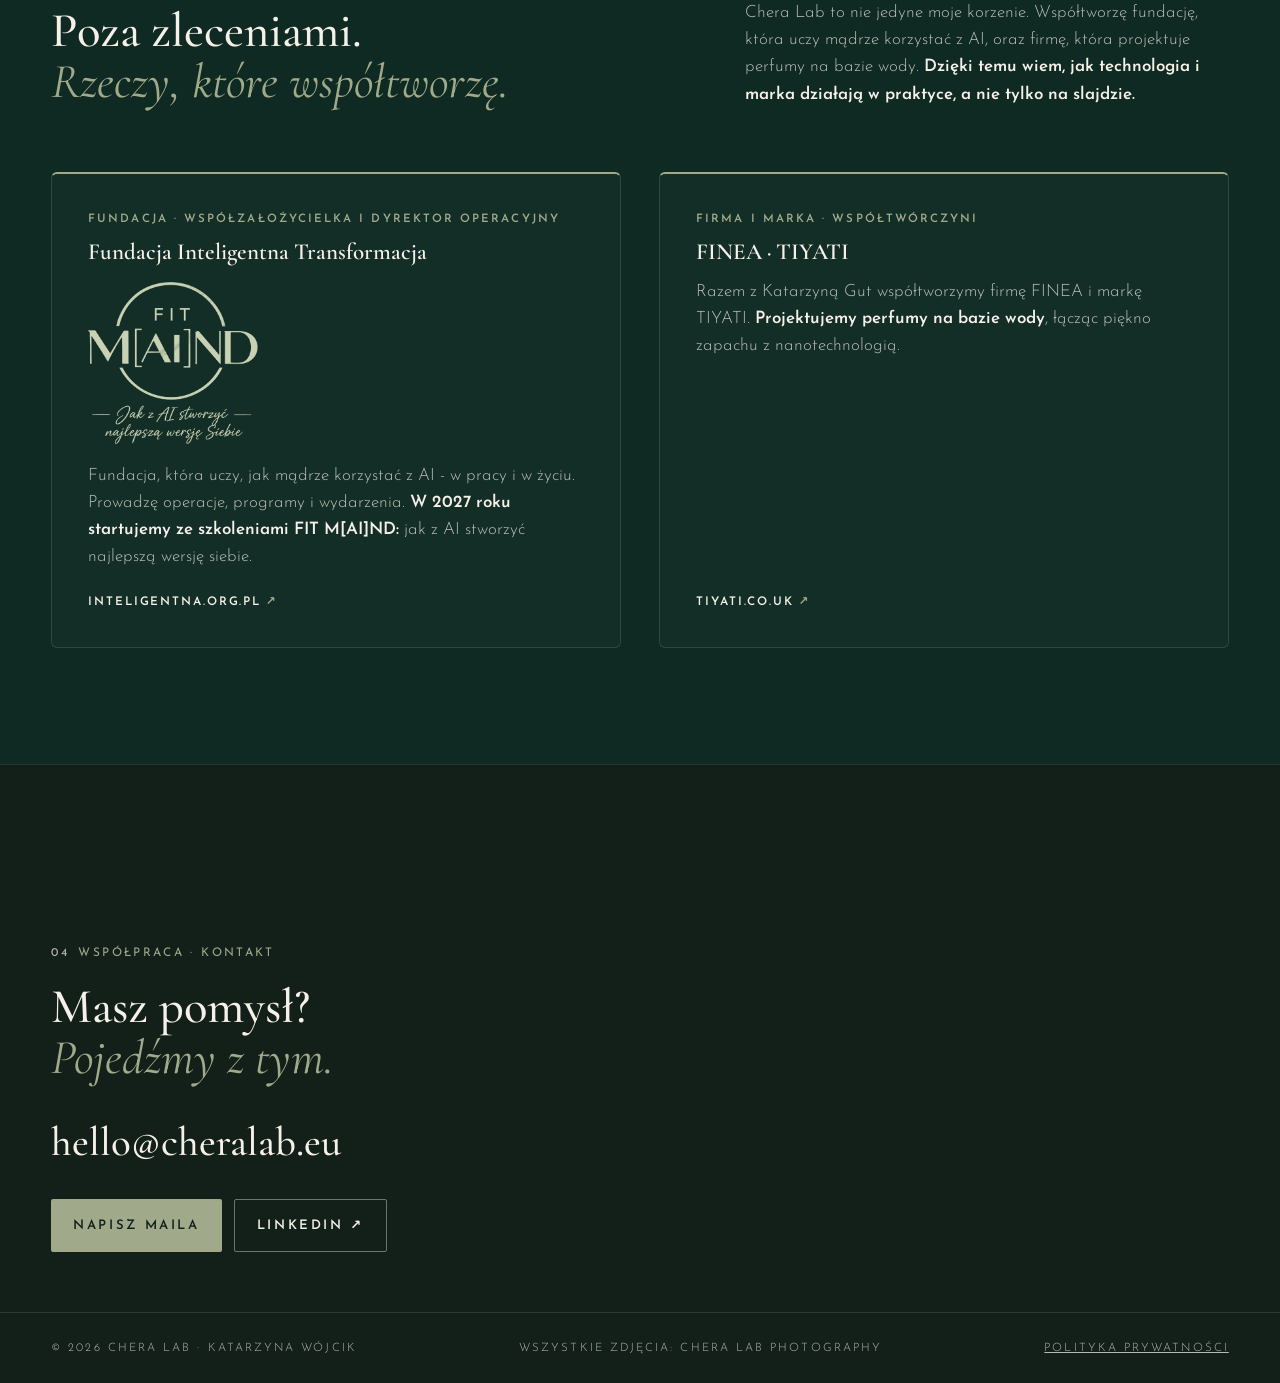
==== commit d4813cf6: "Strony i AI: bez powtórzeń między wstępem a schematem pracy Co-Authored-By: Claude Opus 5.5 <noreply" ====
--- a/index.html
+++ b/index.html
@@ -945,7 +945,7 @@
         <div class="label"><span class="n">01</span>Strony i AI · Web design</div>
         <h2 class="h2">Strony, które <span class="serif">mają charakter.</span></h2>
       </div>
-      <p>Zaczynam od człowieka i celu, nie od szablonu. Układam strukturę, projektuję interfejs, dodaję celowy ruch, testuję i rozwijam. Od marek kosmetycznych po firmy usługowe, wydarzenia i fundacje.</p>
+      <p>Zaczynam od człowieka i celu, nie od szablonu. Projektuję strony dla marek kosmetycznych, firm usługowych, wydarzeń i fundacji - takie, które zapadają w pamięć i pracują na biznes.</p>
     </div>
 
   </div>
@@ -966,8 +966,8 @@
     <div class="how">
       <div class="how-intro">
         <div class="label">Schemat pracy</div>
-        <h3 class="h2 sm">Jak powstaje <span class="serif">strona z charakterem?</span></h3>
-        <p>Nie zaczynam od wyboru szablonu, tylko od człowieka i celu. Każdy etap kończy się konkretnym efektem, który widzisz i akceptujesz, zanim ruszymy dalej. Dzięki temu na końcu nie ma niespodzianek.</p>
+        <h3 class="h2 sm">Jak powstaje <span class="serif">Twoja strona?</span></h3>
+        <p>Pracujemy etapami. Każdy kończy się konkretnym efektem, który widzisz i akceptujesz, zanim ruszymy dalej. Dzięki temu na końcu nie ma niespodzianek.</p>
       </div>
       <ol class="steps" id="steps">
 <li><span class="dot">01</span><div><h4>Rozmowa i analiza</h4><p>Poznaję Ciebie, Twój biznes i ludzi, do których mówisz. Przeglądamy konkurencję i odpowiadamy na pytanie: po co ktoś wejdzie na tę stronę i co ma na niej zrobić?</p><dl><div><dt>Efekt</dt><dd>Brief: cele, odbiorcy i zakres strony</dd></div><div><dt>Twój udział</dt><dd>Rozmowa - najlepiej przy kawie</dd></div></dl></div></li>
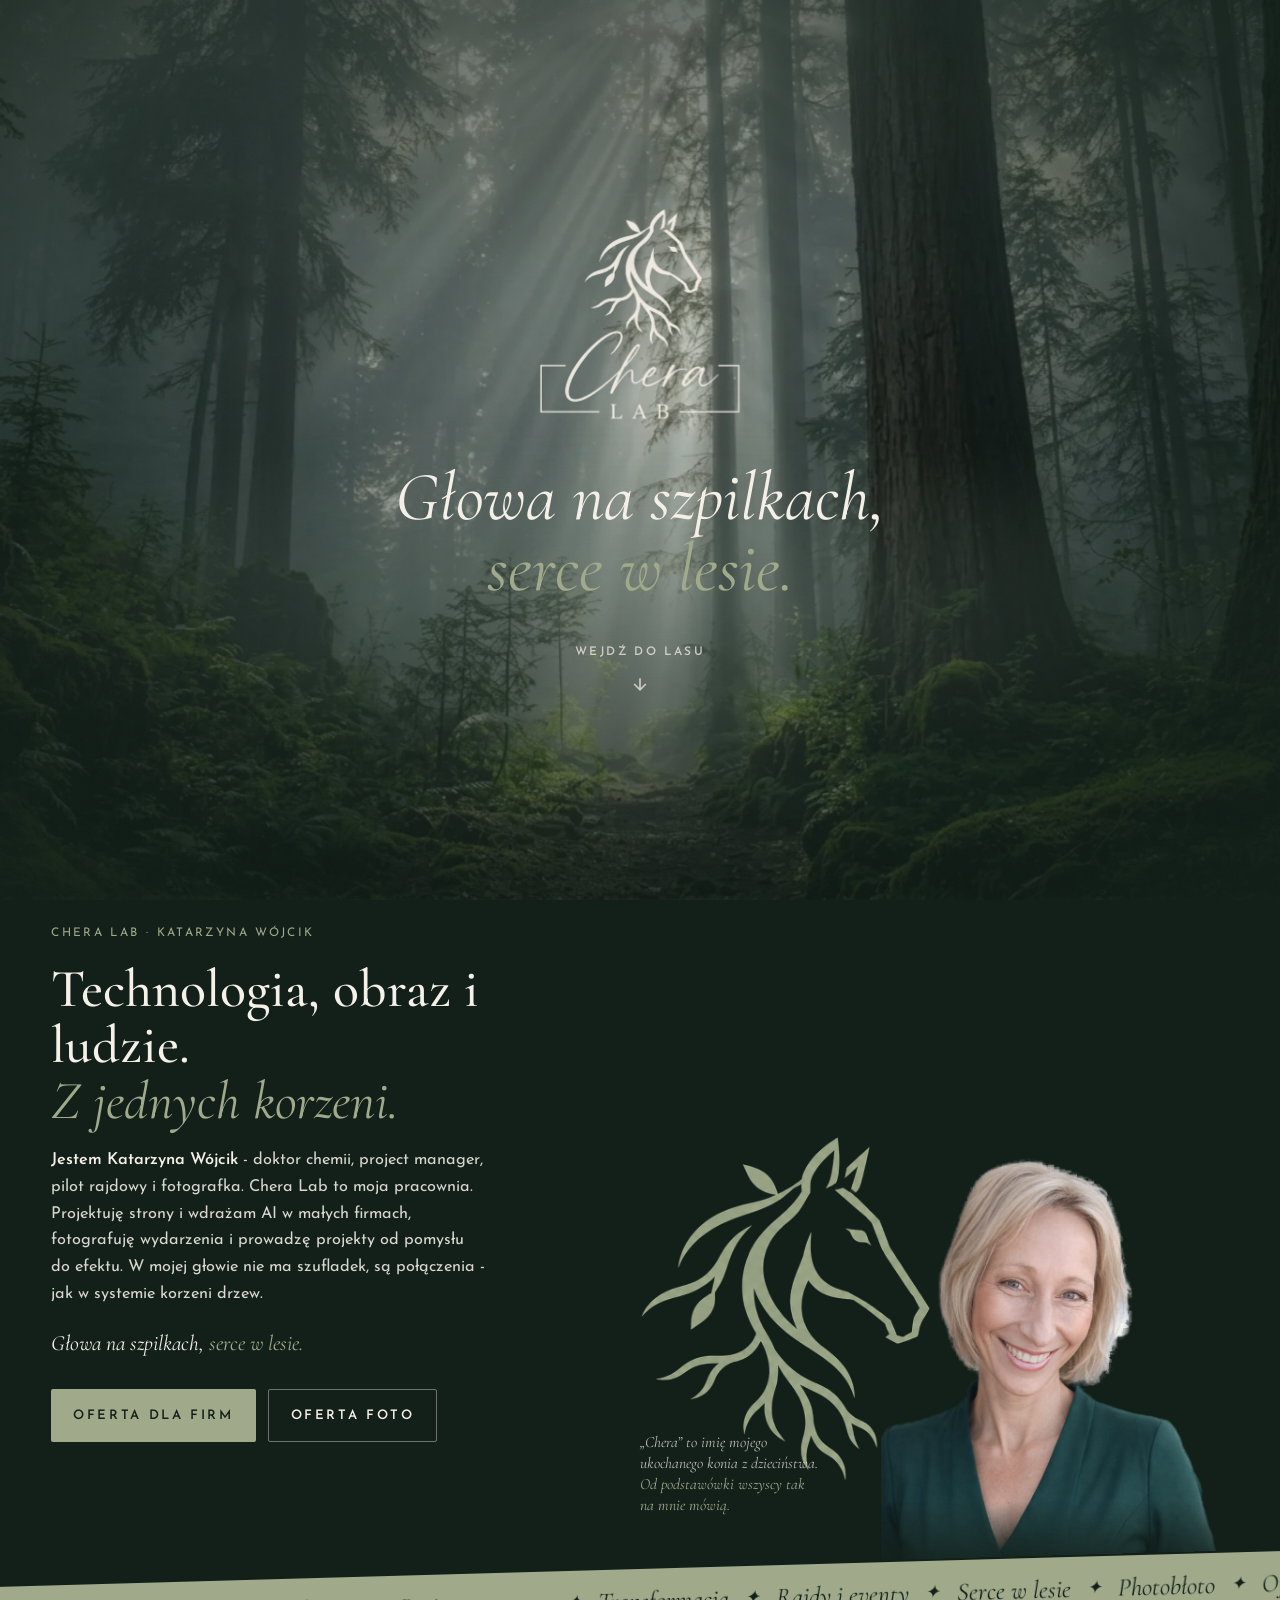
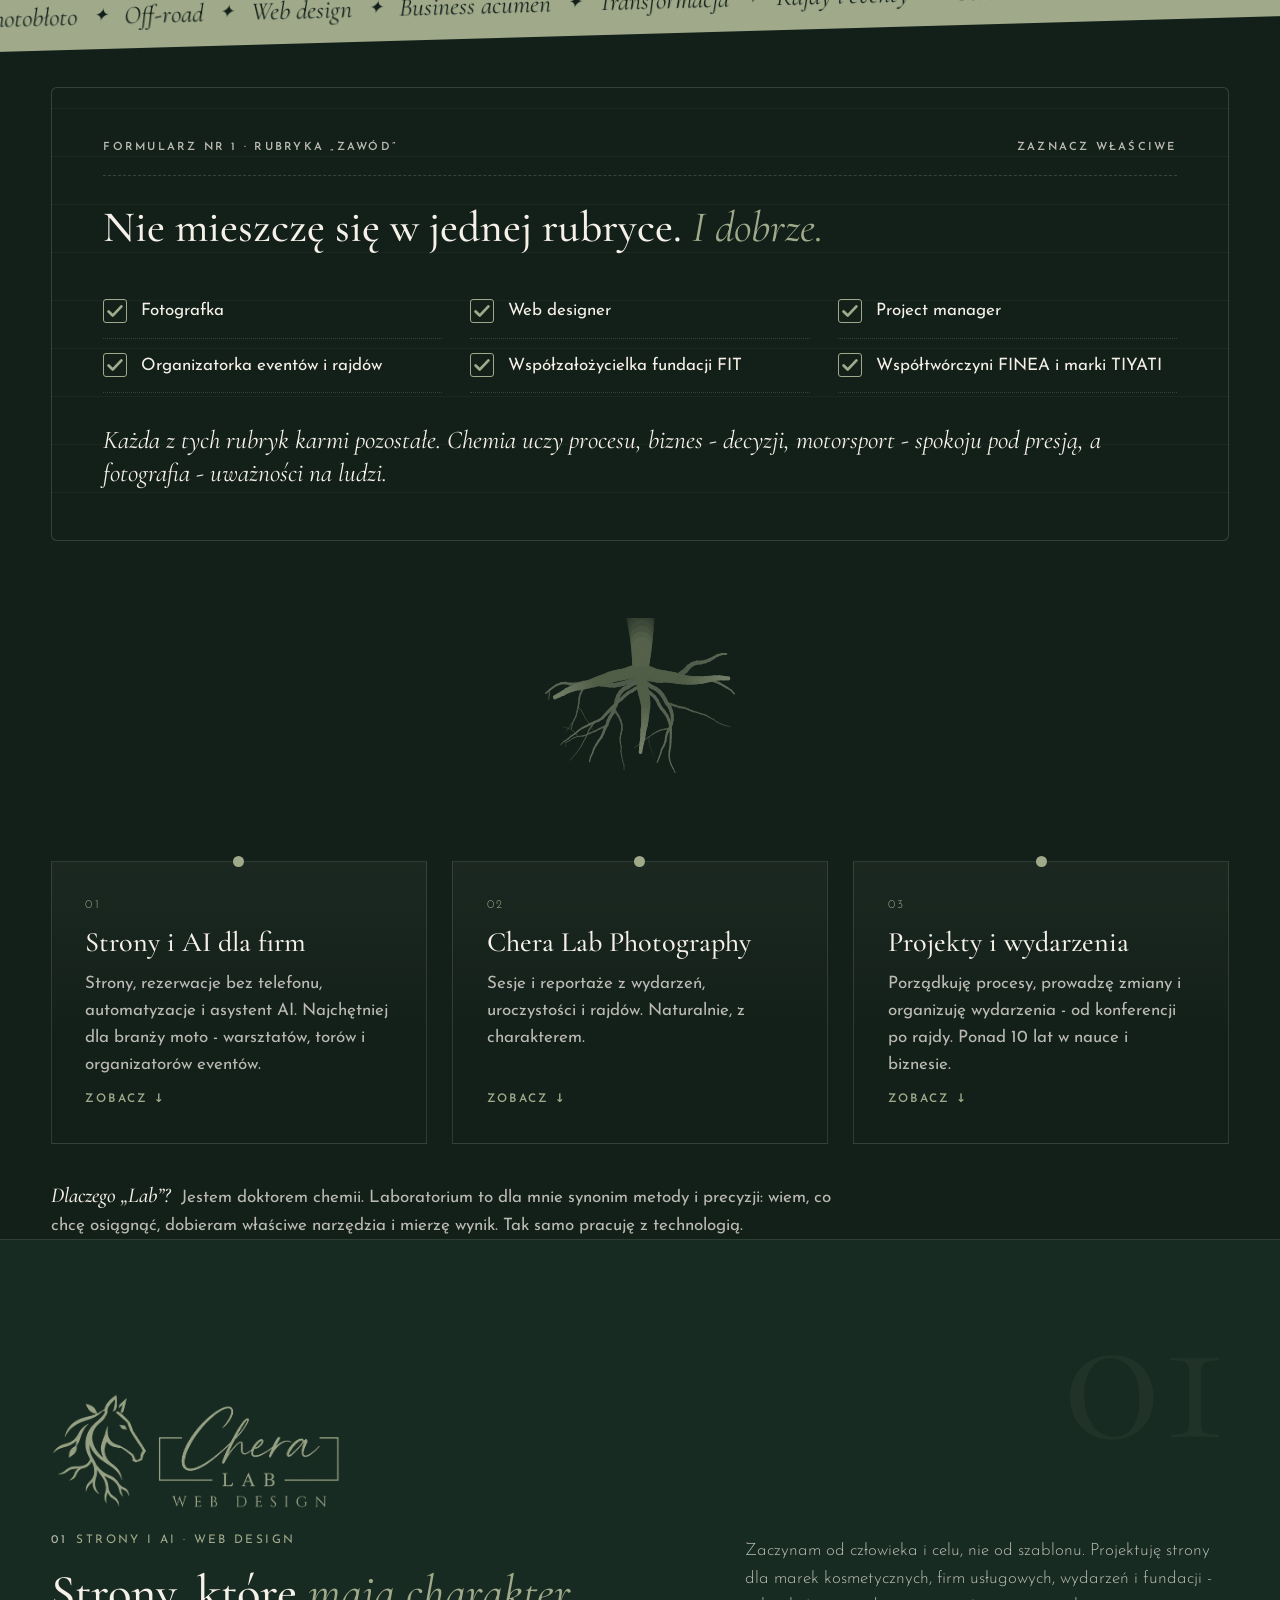
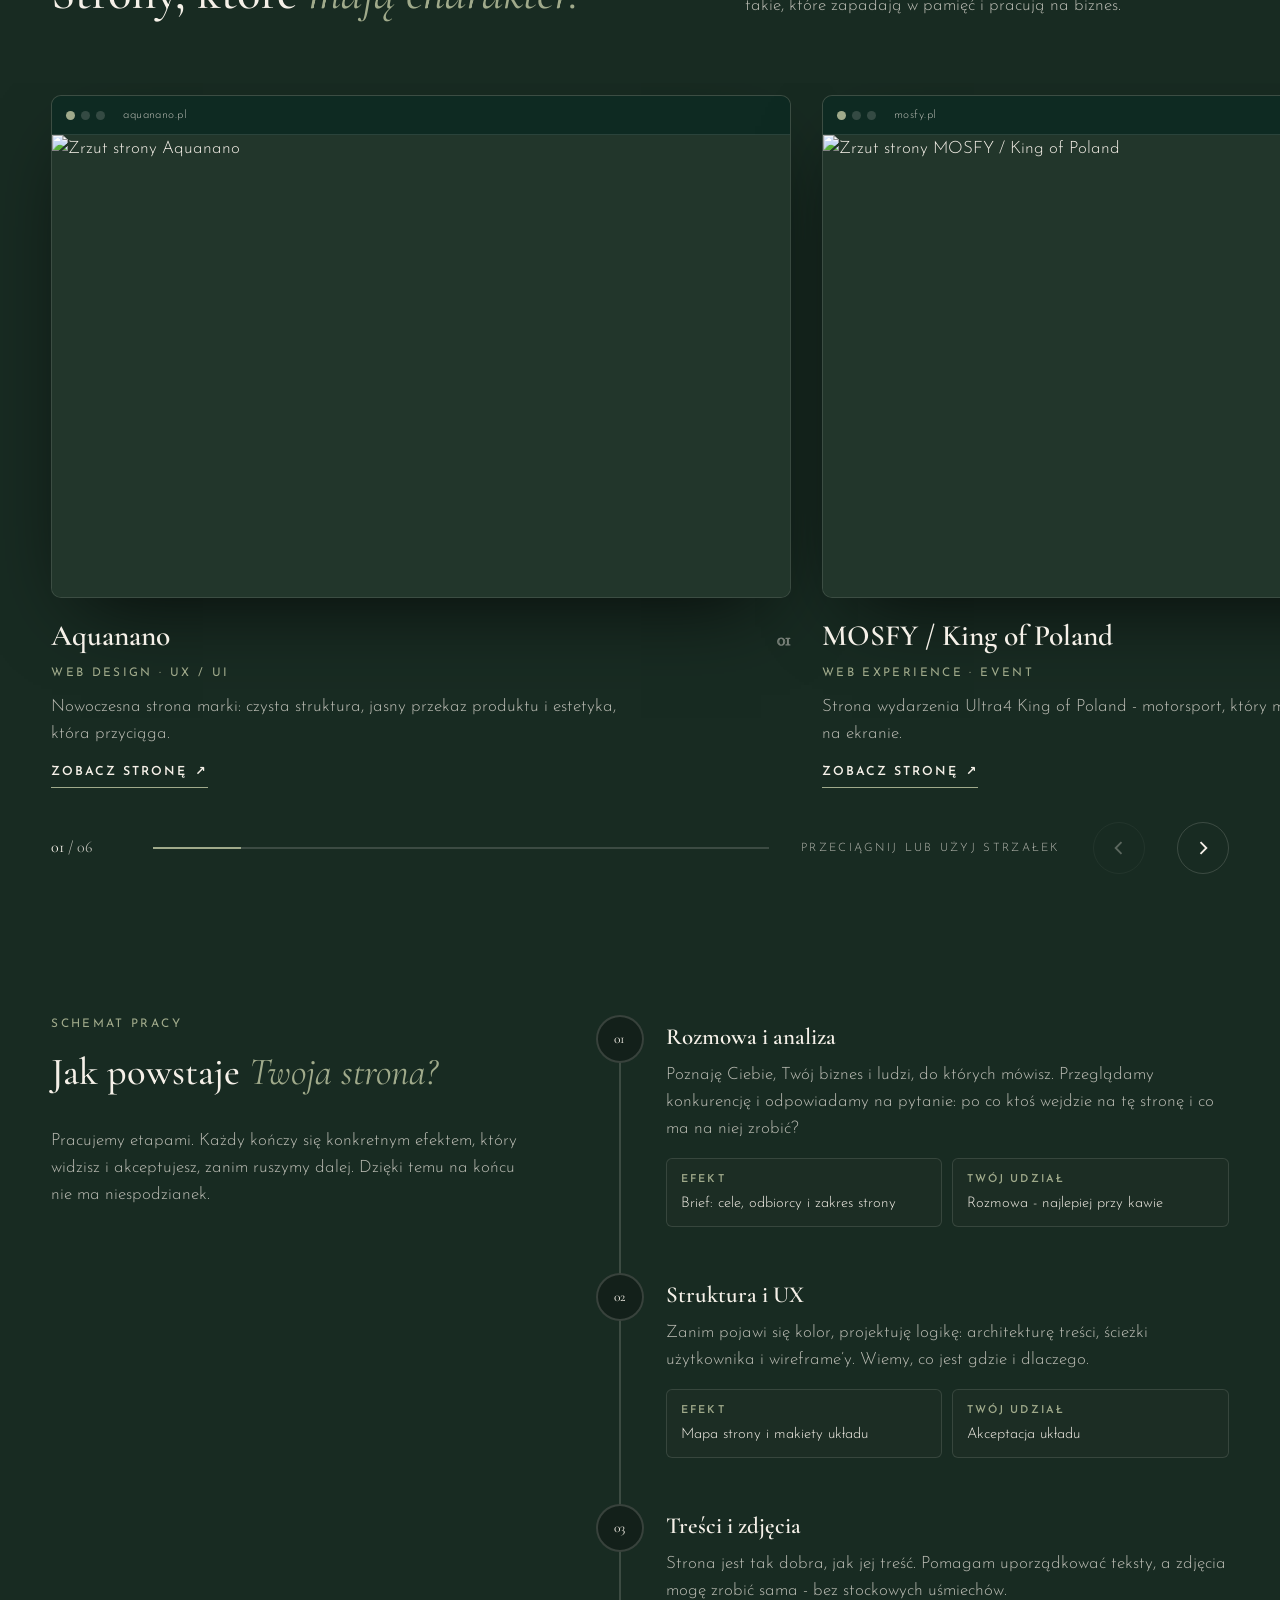
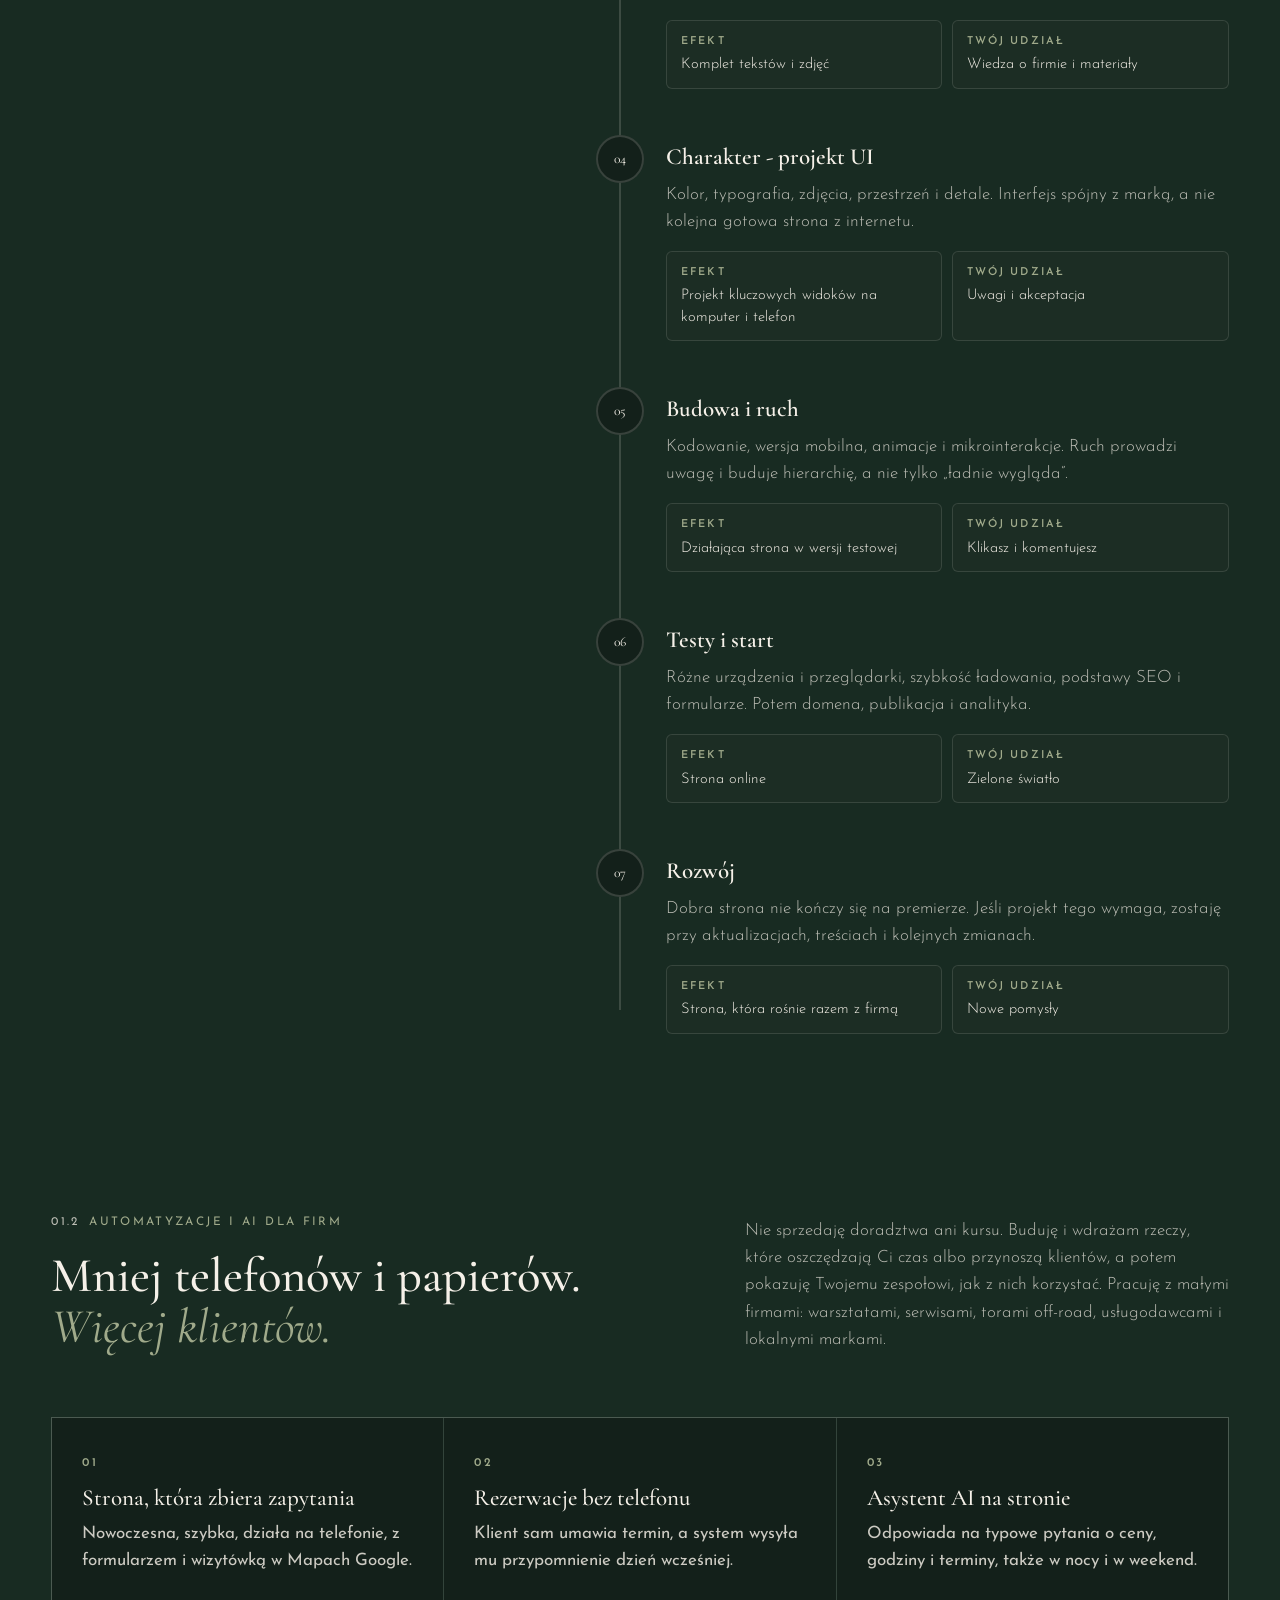
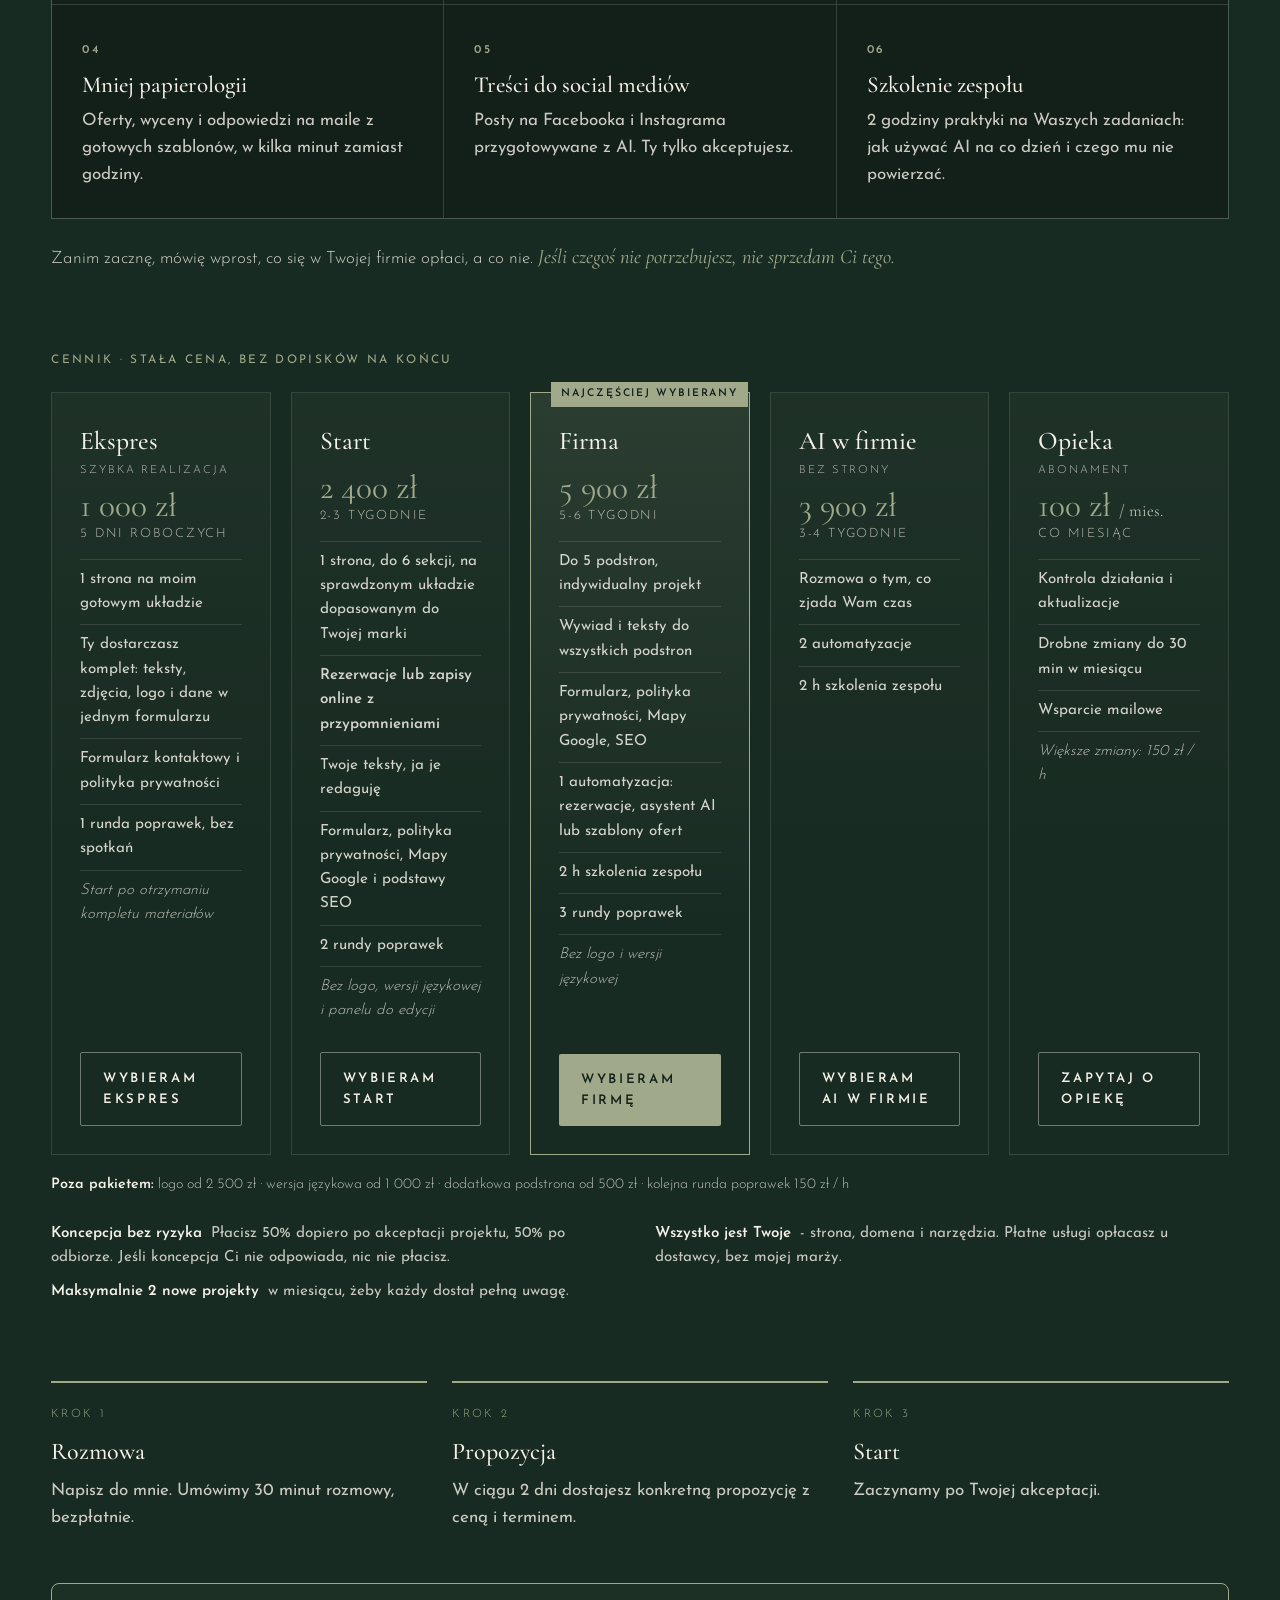
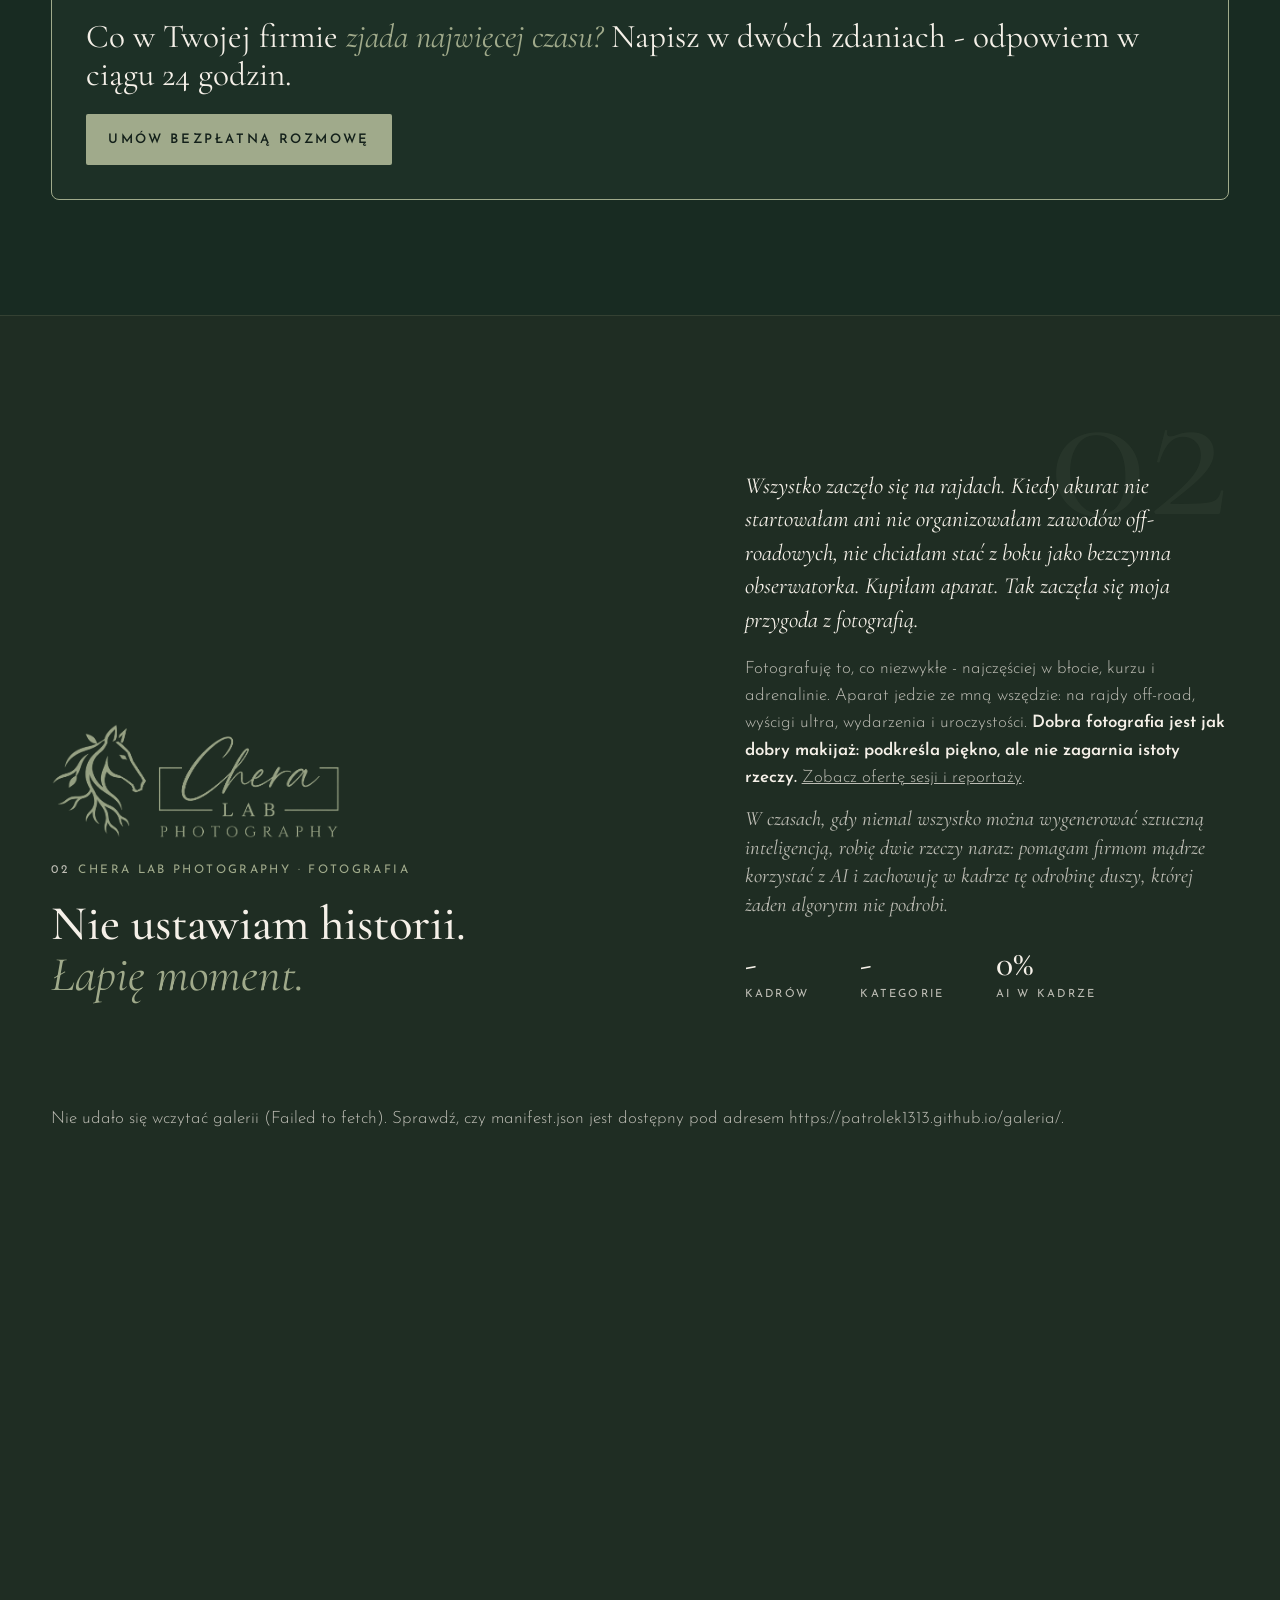
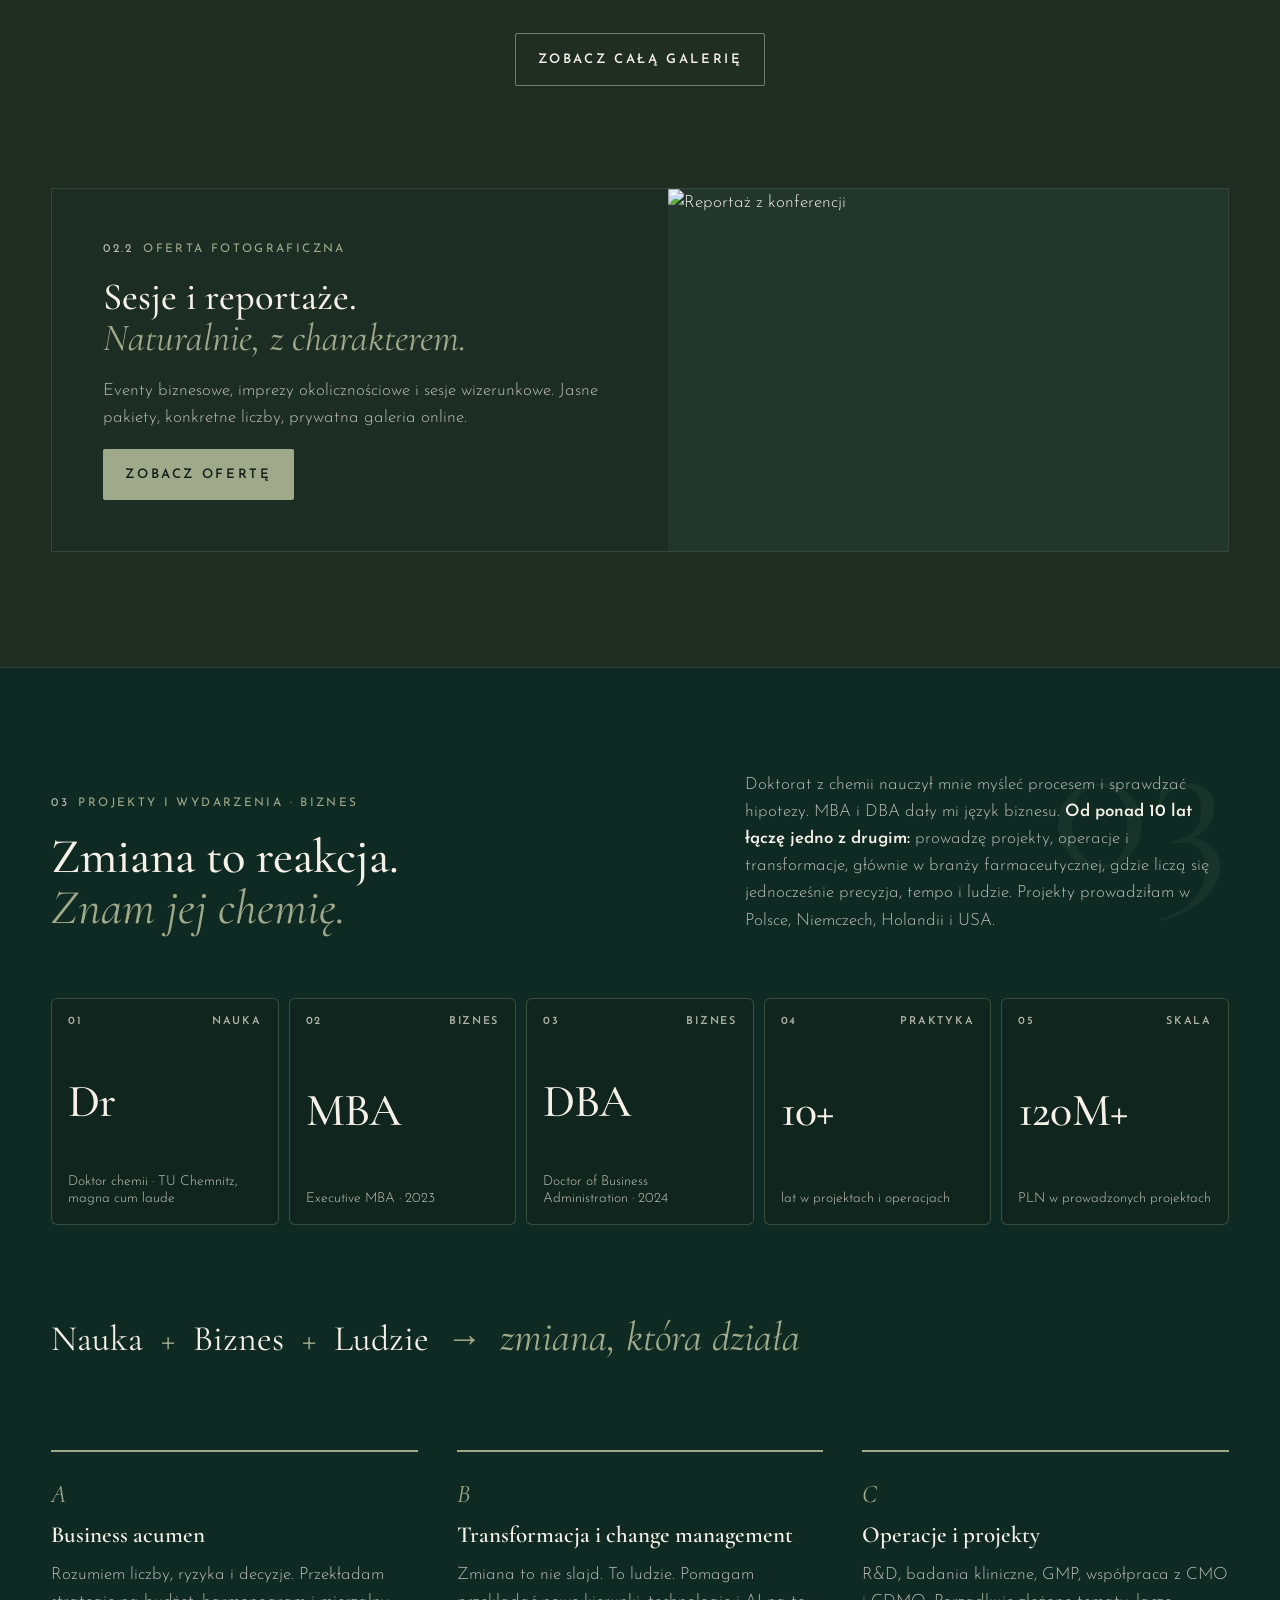
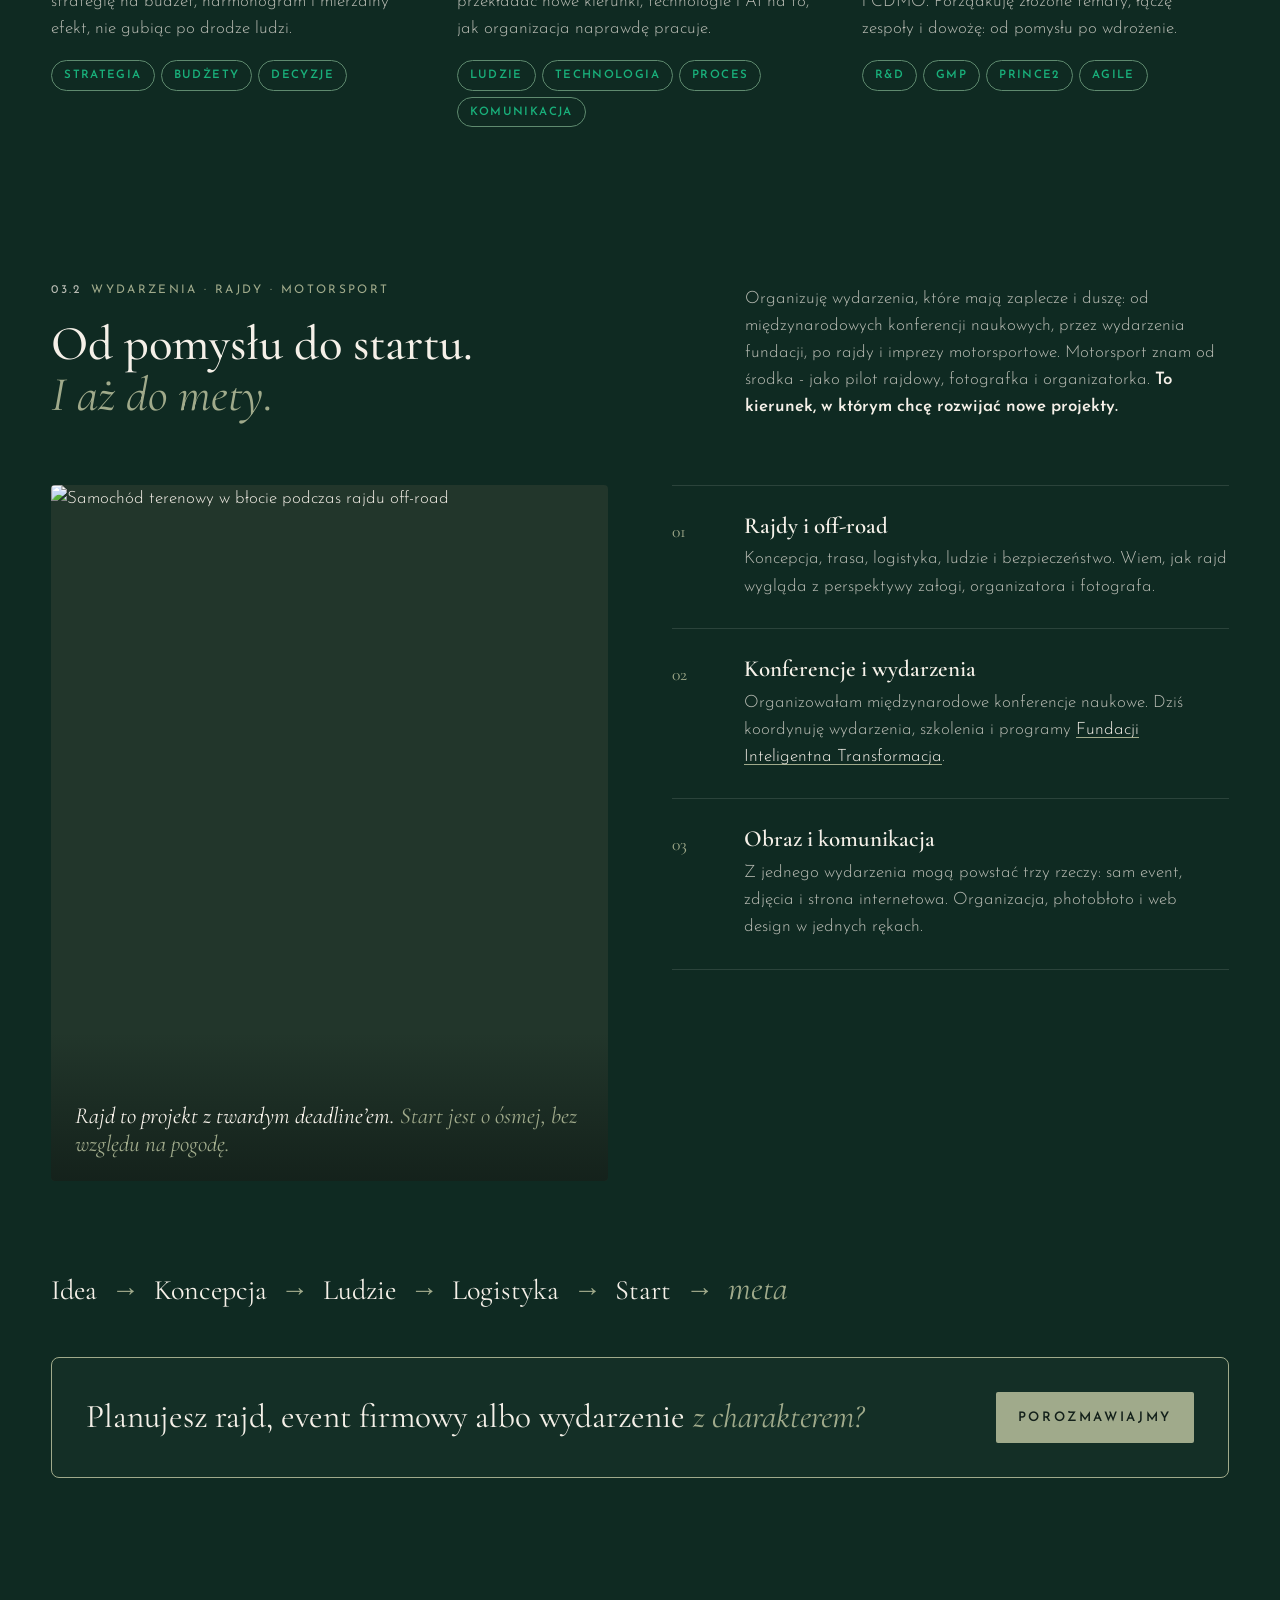
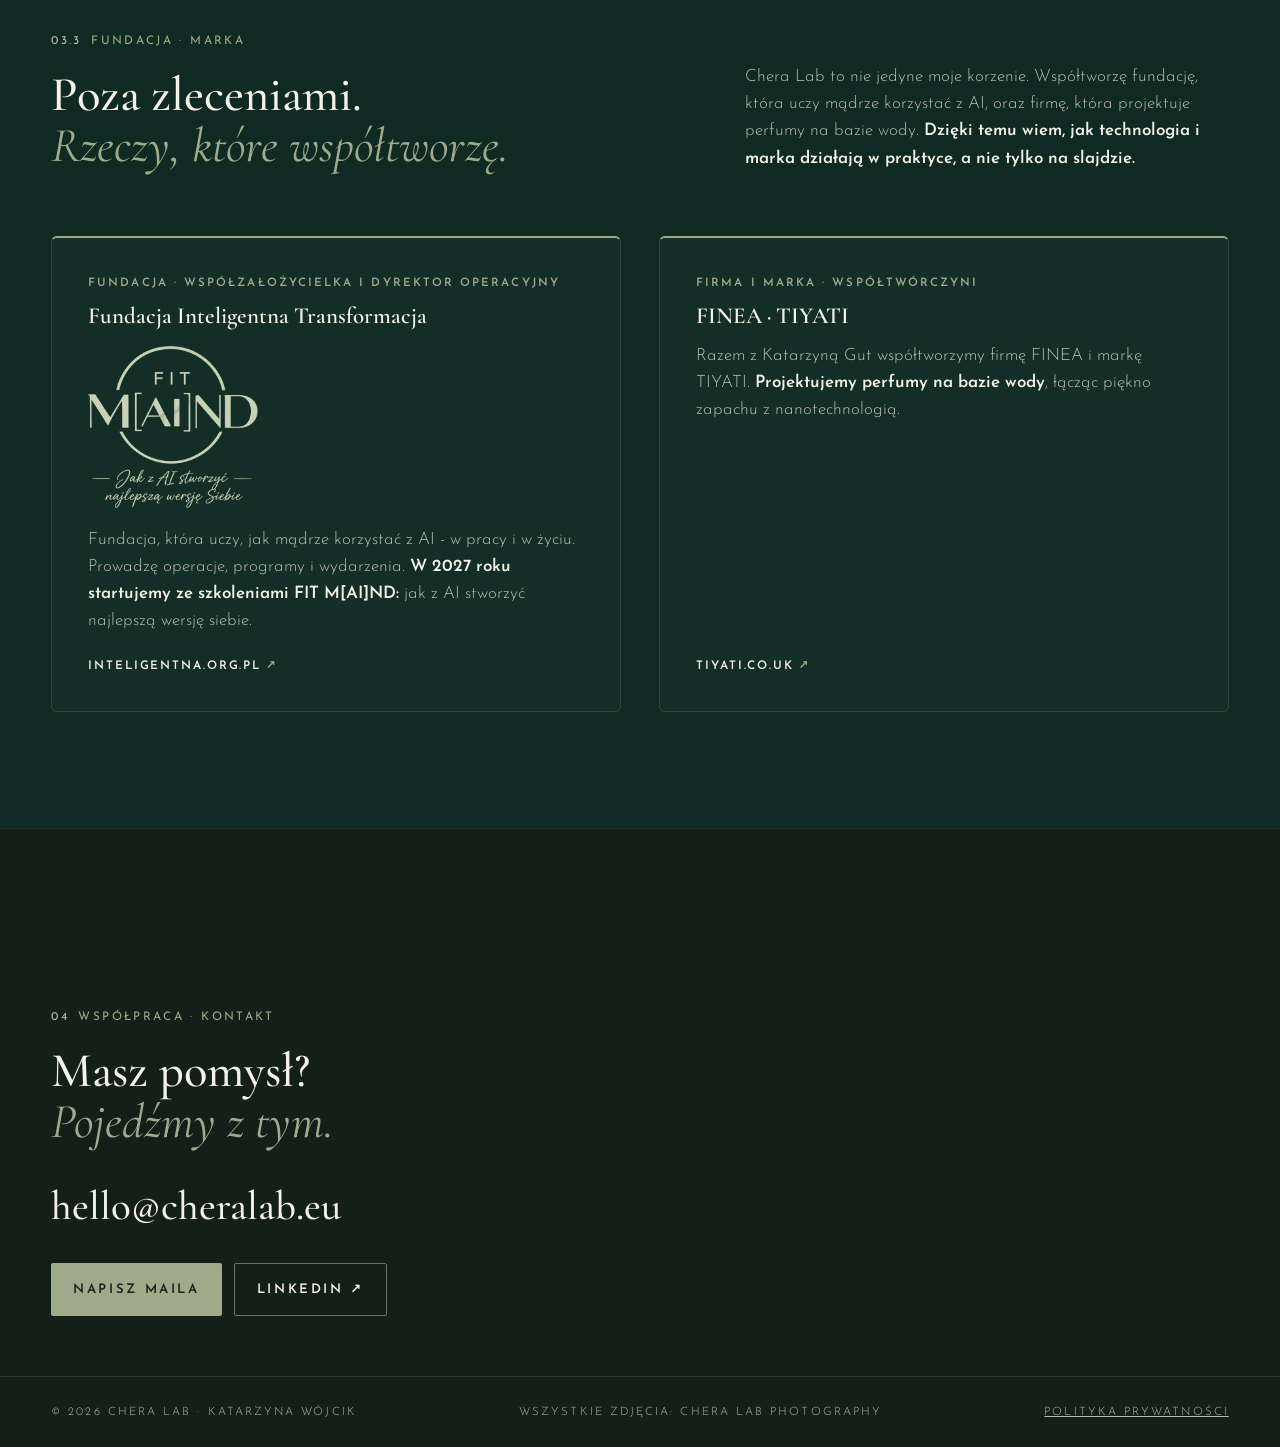
==== commit 53dedb13: "Korzenie 01/02/03: realistyczne, rosnące korzenie na canvasie, sok płynący do kafelka, reakcja na ku" ====
--- a/index.html
+++ b/index.html
@@ -545,24 +545,10 @@
 
 /* ================= MAPA KORZENI (01 02 03) ================= */
 .lab{padding-top:clamp(30px,4vw,60px)}
-.roots-map{position:relative;padding-top:clamp(120px,14vw,200px)}
-.roots-svg{position:absolute;left:0;right:0;top:0;width:100%;height:clamp(120px,14vw,200px);overflow:visible}
-.roots-svg path{fill:none;stroke:var(--lime);stroke-linecap:round;transition:stroke .4s,stroke-width .4s,opacity .4s}
-.roots-svg .trunk,.roots-svg .root{stroke-width:2.2;opacity:.75}
-.roots-svg .fine{stroke-width:1.2;opacity:.45}
-.roots-svg .link{stroke-width:1.2;stroke-dasharray:2 7;opacity:.28}
-.roots-svg .seed{fill:var(--lime);opacity:.9}
-.roots-svg .trunk,.roots-svg .root,.roots-svg .fine{stroke-dasharray:1;stroke-dashoffset:1}
-.roots-map.grown .trunk{stroke-dashoffset:0;transition:stroke-dashoffset .9s ease}
-.roots-map.grown .root{stroke-dashoffset:0;transition:stroke-dashoffset 1.6s ease .6s,stroke .4s,stroke-width .4s,opacity .4s}
-.roots-map.grown .fine{stroke-dashoffset:0;transition:stroke-dashoffset 1.2s ease 1.6s,stroke .4s,opacity .4s}
-.roots-map .link{opacity:0;transition:opacity 1s ease 2.4s}
-.roots-map.grown .link{opacity:.28}
-.roots-map[data-on] .root,.roots-map[data-on] .fine{opacity:.18}
-.roots-map[data-on="1"] .r1,.roots-map[data-on="2"] .r2,.roots-map[data-on="3"] .r3{opacity:1;stroke:#c9d1b4}
-.roots-map[data-on="1"] .root.r1,.roots-map[data-on="2"] .root.r2,.roots-map[data-on="3"] .root.r3{stroke-width:3.2}
-.roots-map[data-on] .link{opacity:.18;transition:opacity .4s}
-.roots-map[data-on="1"] .l12,.roots-map[data-on="1"] .l13,.roots-map[data-on="2"] .l12,.roots-map[data-on="2"] .l23,.roots-map[data-on="3"] .l13,.roots-map[data-on="3"] .l23{opacity:.85;stroke:#c9d1b4}
+.roots-map{position:relative;padding-top:clamp(170px,19vw,280px)}
+.roots-cv{position:absolute;left:0;top:0;pointer-events:none;display:block}
+.roots-map[data-on="1"] .lab-item[data-r="1"],.roots-map[data-on="2"] .lab-item[data-r="2"],.roots-map[data-on="3"] .lab-item[data-r="3"]{border-color:rgba(160,170,139,.7);transform:translateY(-6px);background:linear-gradient(180deg,rgba(160,170,139,.14),rgba(160,170,139,0) 70%)}
+.roots-map[data-on="1"] .lab-item[data-r="1"] .node,.roots-map[data-on="2"] .lab-item[data-r="2"] .node,.roots-map[data-on="3"] .lab-item[data-r="3"] .node{animation:nodePulse 1.4s ease-out infinite}
 .roots-map .lab-grid{background:transparent;border:0;gap:clamp(14px,2vw,28px)}
 .roots-map .lab-item{position:relative;border:1px solid var(--line);background:linear-gradient(180deg,rgba(160,170,139,.06),rgba(160,170,139,0) 60%);transition:border-color .35s,transform .35s,background .35s}
 .roots-map .lab-item:hover,.roots-map .lab-item:focus-visible{border-color:rgba(160,170,139,.7);transform:translateY(-6px);background:linear-gradient(180deg,rgba(160,170,139,.14),rgba(160,170,139,0) 70%)}
@@ -573,12 +559,11 @@
 .lab-item:hover .lab-go{letter-spacing:.28em}
 @media (max-width:820px){
   .roots-map{padding-top:0;padding-left:34px}
-  .roots-svg{display:none}
+  .roots-cv{display:none}
   .roots-map::before{content:'';position:absolute;left:10px;top:-24px;bottom:30px;width:2px;background:linear-gradient(var(--lime),rgba(160,170,139,.2));opacity:.7}
   .lab-item .node{top:30px;left:-30px;margin:0}
   .lab-item::before{content:'';position:absolute;left:-19px;top:35px;width:19px;height:1.5px;background:var(--lime);opacity:.6}
 }
-@media (prefers-reduced-motion:reduce){.roots-svg path{stroke-dashoffset:0!important;transition:none!important}.roots-map .link{opacity:.28}}
 /* O mnie + rubryka */
 .about-form{margin-top:34px;padding:clamp(18px,2.6vw,32px)}
 .about-form .h2{font-size:clamp(1.6rem,2.6vw,2.3rem)!important;margin:18px 0 18px}
@@ -909,22 +894,6 @@
       <p class="form-foot">Każda z tych rubryk karmi pozostałe. Chemia uczy procesu, biznes - decyzji, motorsport - spokoju pod presją, a fotografia - uważności na ludzi.</p>
     </div>
     <div class="roots-map" id="rootsMap">
-      <svg class="roots-svg" viewBox="0 0 1200 240" preserveAspectRatio="none" aria-hidden="true">
-        <path class="trunk" pathLength="1" d="M600 0 C600 40 600 70 600 96"/>
-        <path class="root r1" pathLength="1" d="M600 96 C560 128 420 132 300 150 C240 160 205 190 200 236"/>
-        <path class="root r2" pathLength="1" d="M600 96 C598 140 604 190 600 236"/>
-        <path class="root r3" pathLength="1" d="M600 96 C640 128 780 132 900 150 C960 160 995 190 1000 236"/>
-        <path class="fine r1" pathLength="1" d="M410 136 C380 150 360 170 352 196"/>
-        <path class="fine r1" pathLength="1" d="M250 166 C232 176 214 180 190 182"/>
-        <path class="fine r2" pathLength="1" d="M601 170 C620 186 634 200 640 220"/>
-        <path class="fine r2" pathLength="1" d="M600 150 C582 166 570 186 566 206"/>
-        <path class="fine r3" pathLength="1" d="M790 136 C820 150 840 170 848 196"/>
-        <path class="fine r3" pathLength="1" d="M950 166 C968 176 986 180 1010 182"/>
-        <path class="link l12" d="M352 196 C430 214 500 214 566 206"/>
-        <path class="link l23" d="M640 220 C720 214 780 210 848 196"/>
-        <path class="link l13" d="M190 182 C420 236 780 236 1010 182"/>
-        <circle class="seed" cx="600" cy="96" r="5"/>
-      </svg>
       <div class="lab-grid">
         <a class="lab-item" data-r="1" href="#web"><span class="node"></span><span class="lab-n">01</span><h3>Strony i AI dla firm</h3><p>Strony, rezerwacje bez telefonu, automatyzacje i asystent AI. Najchętniej dla branży moto - warsztatów, torów i organizatorów eventów.</p><span class="lab-go">Zobacz ↓</span></a>
         <a class="lab-item" data-r="2" href="#foto"><span class="node"></span><span class="lab-n">02</span><h3>Chera Lab Photography</h3><p>Sesje i reportaże z wydarzeń, uroczystości i rajdów. Naturalnie, z charakterem.</p><span class="lab-go">Zobacz ↓</span></a>
@@ -1639,18 +1608,7 @@
   addEventListener('scroll', on, { passive: true }); on();
 })();
 </script>
-<script>
-(() => {
-  const m = document.getElementById('rootsMap'); if (!m) return;
-  const io = new IntersectionObserver(es => es.forEach(e => { if (e.isIntersecting) { m.classList.add('grown'); io.disconnect(); } }), { threshold: .25 });
-  io.observe(m);
-  m.querySelectorAll('.lab-item').forEach(a => {
-    const on = () => m.dataset.on = a.dataset.r, off = () => delete m.dataset.on;
-    a.addEventListener('mouseenter', on); a.addEventListener('focus', on);
-    a.addEventListener('mouseleave', off); a.addEventListener('blur', off);
-  });
-})();
-</script>
+<script src="js/roots.js" defer></script>
 <script>
 (() => {
   const map = { 'chera-lab': '#o-mnie', 'web': '#web', 'dla-firm': '#dla-firm', 'foto': '#foto', 'biznes': '#biznes', 'eventy': '#biznes', 'inicjatywy': '#biznes', 'kontakt': '#kontakt' };
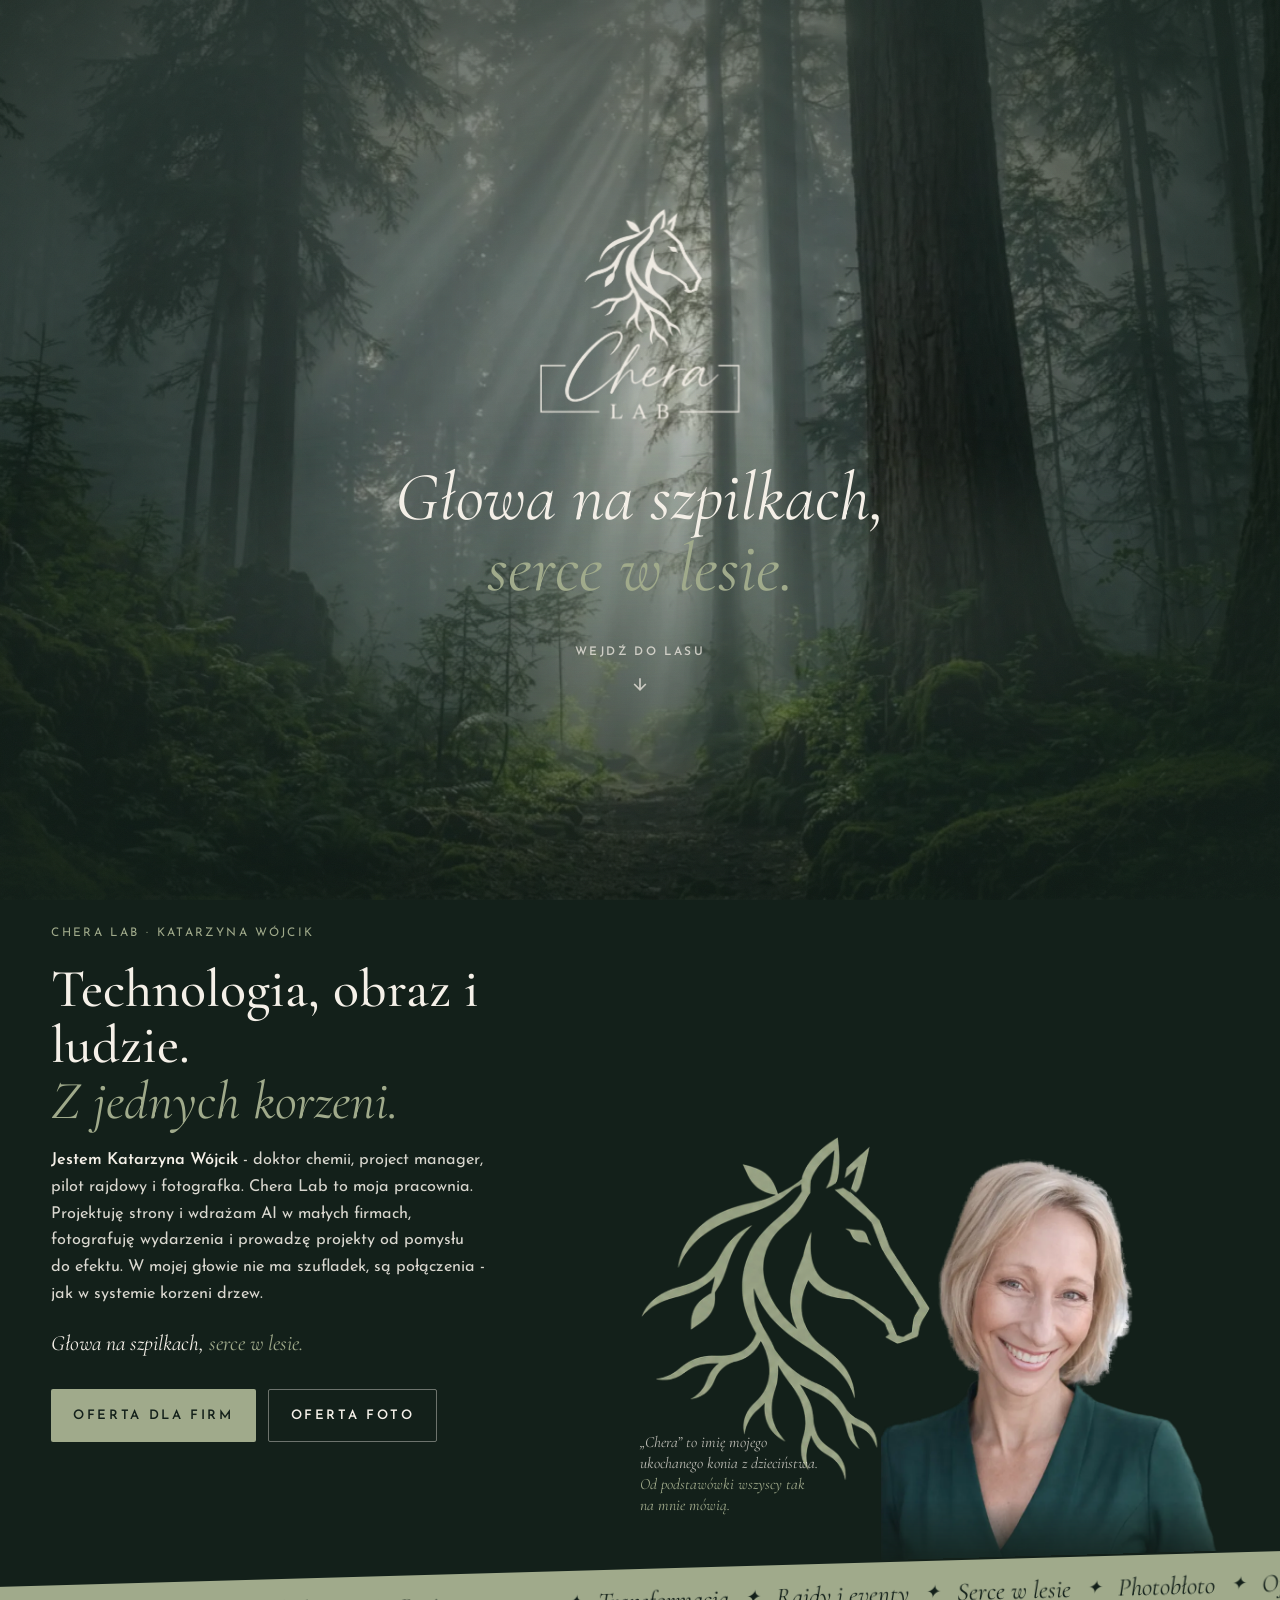
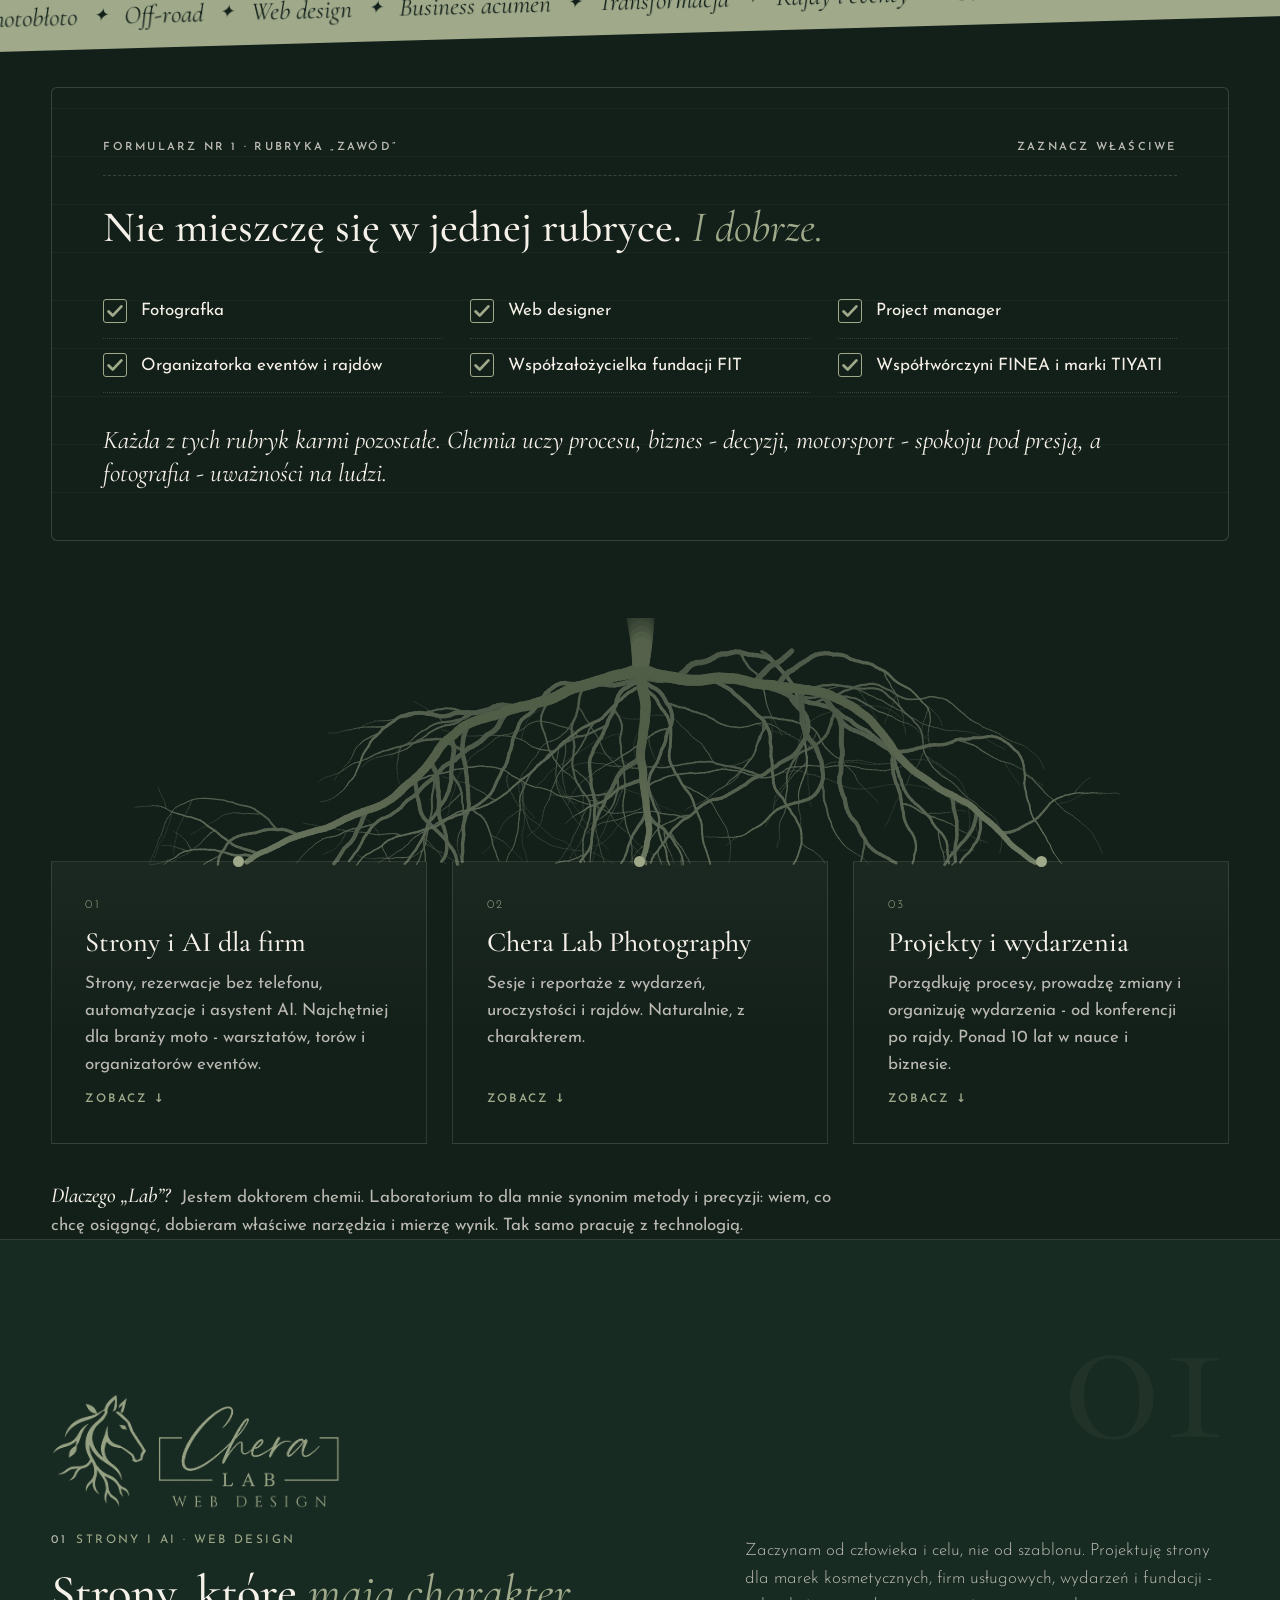
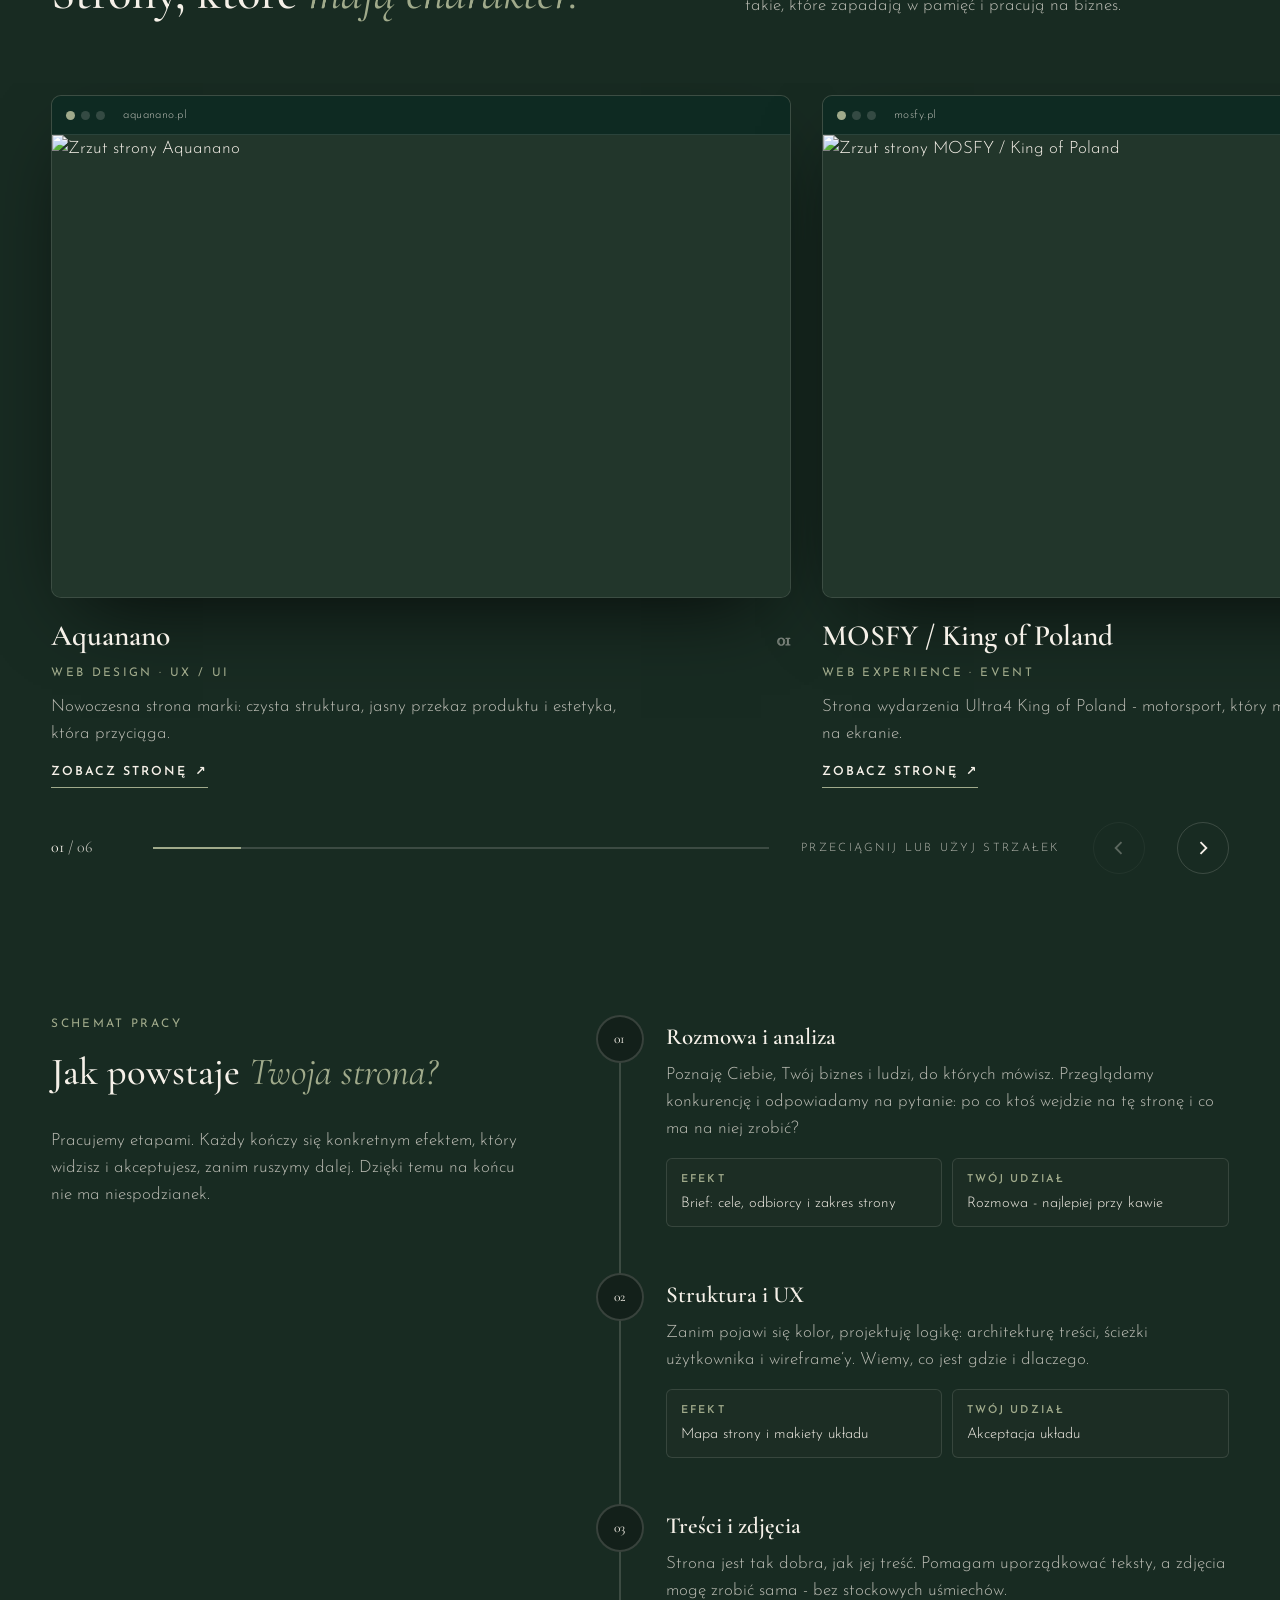
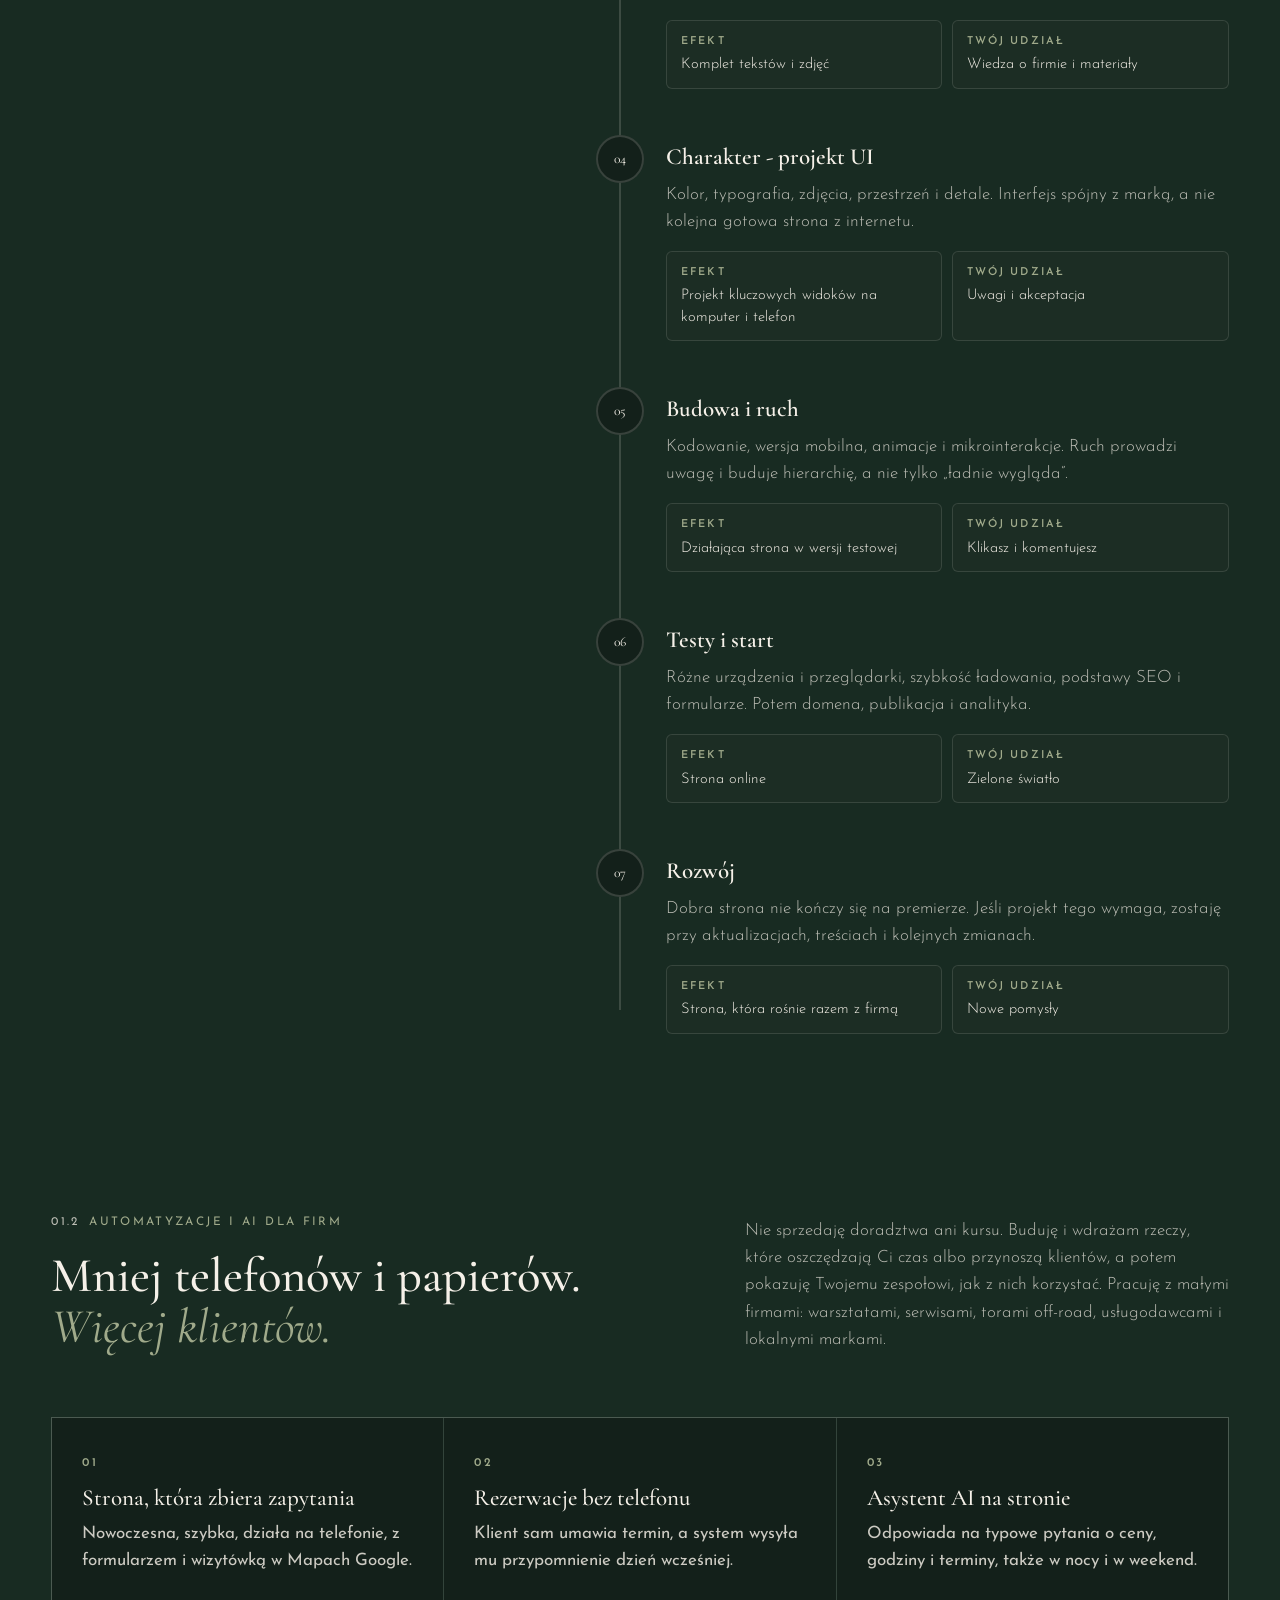
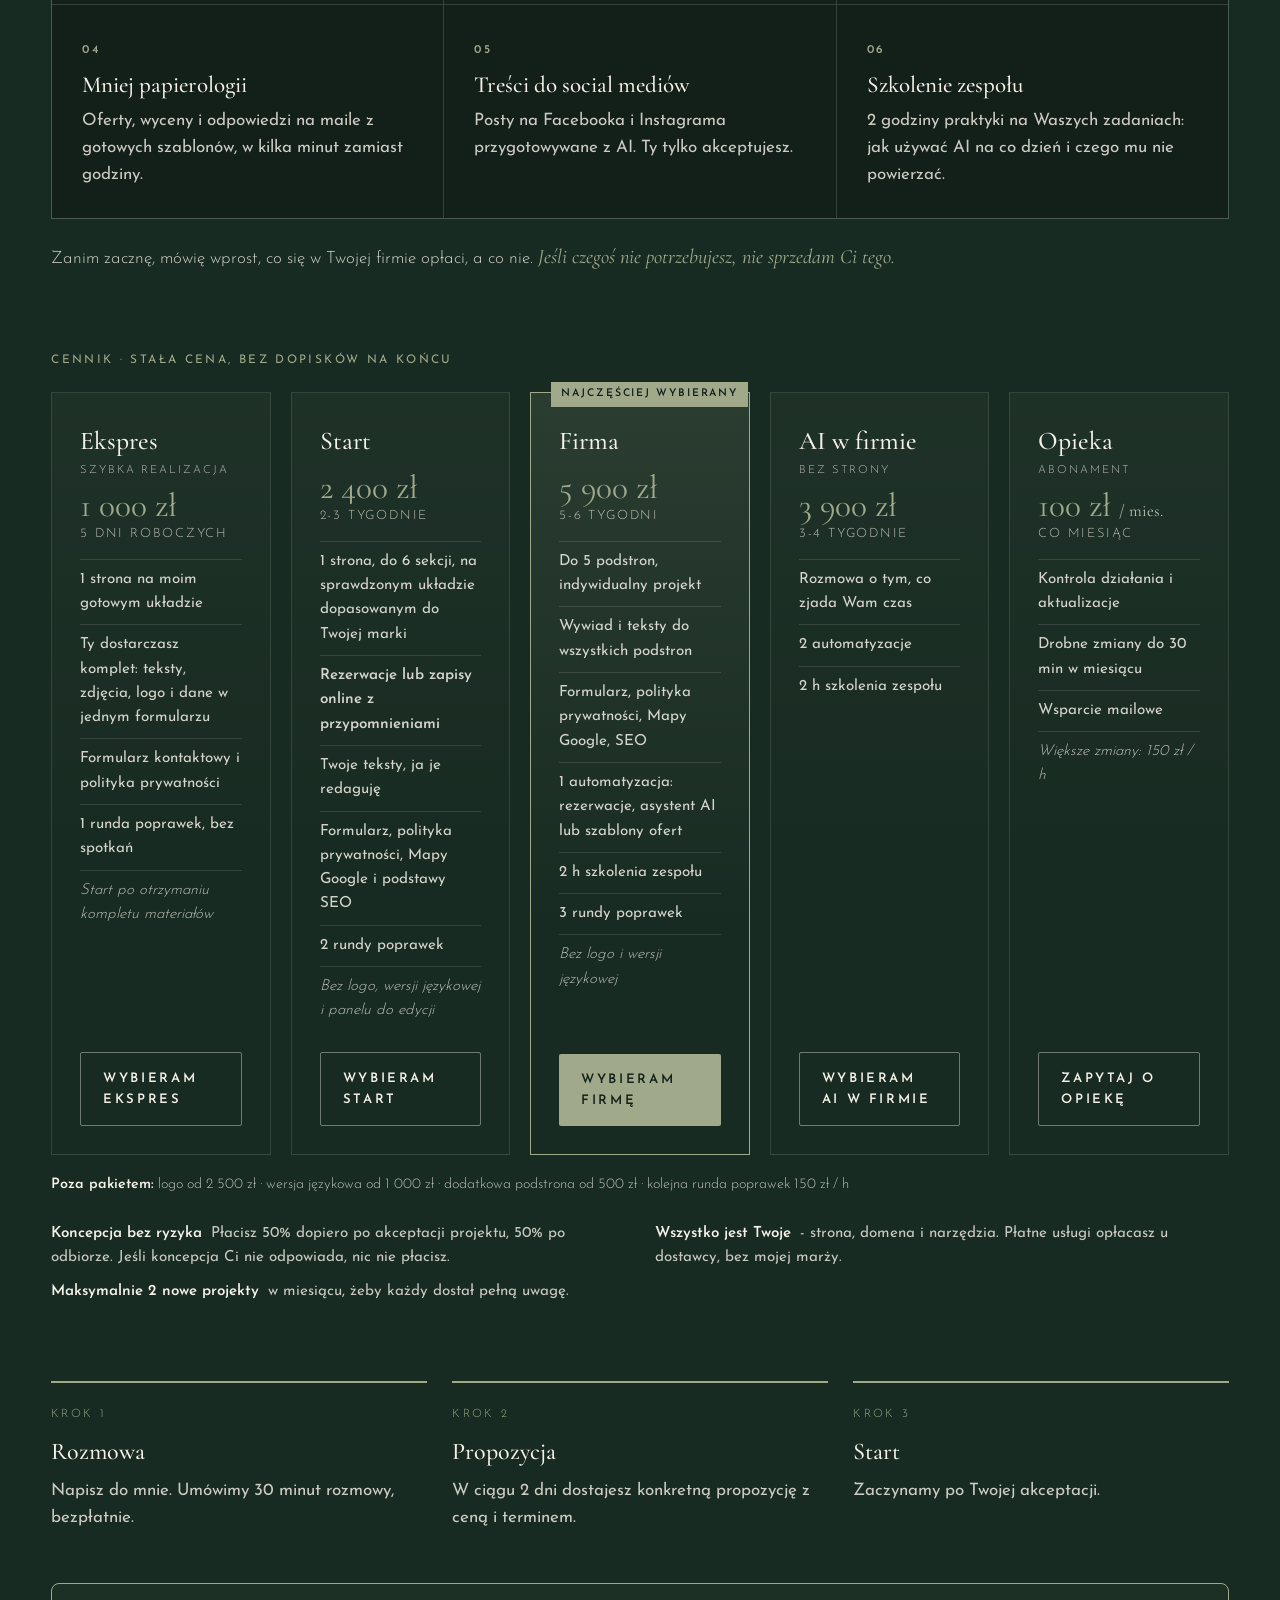
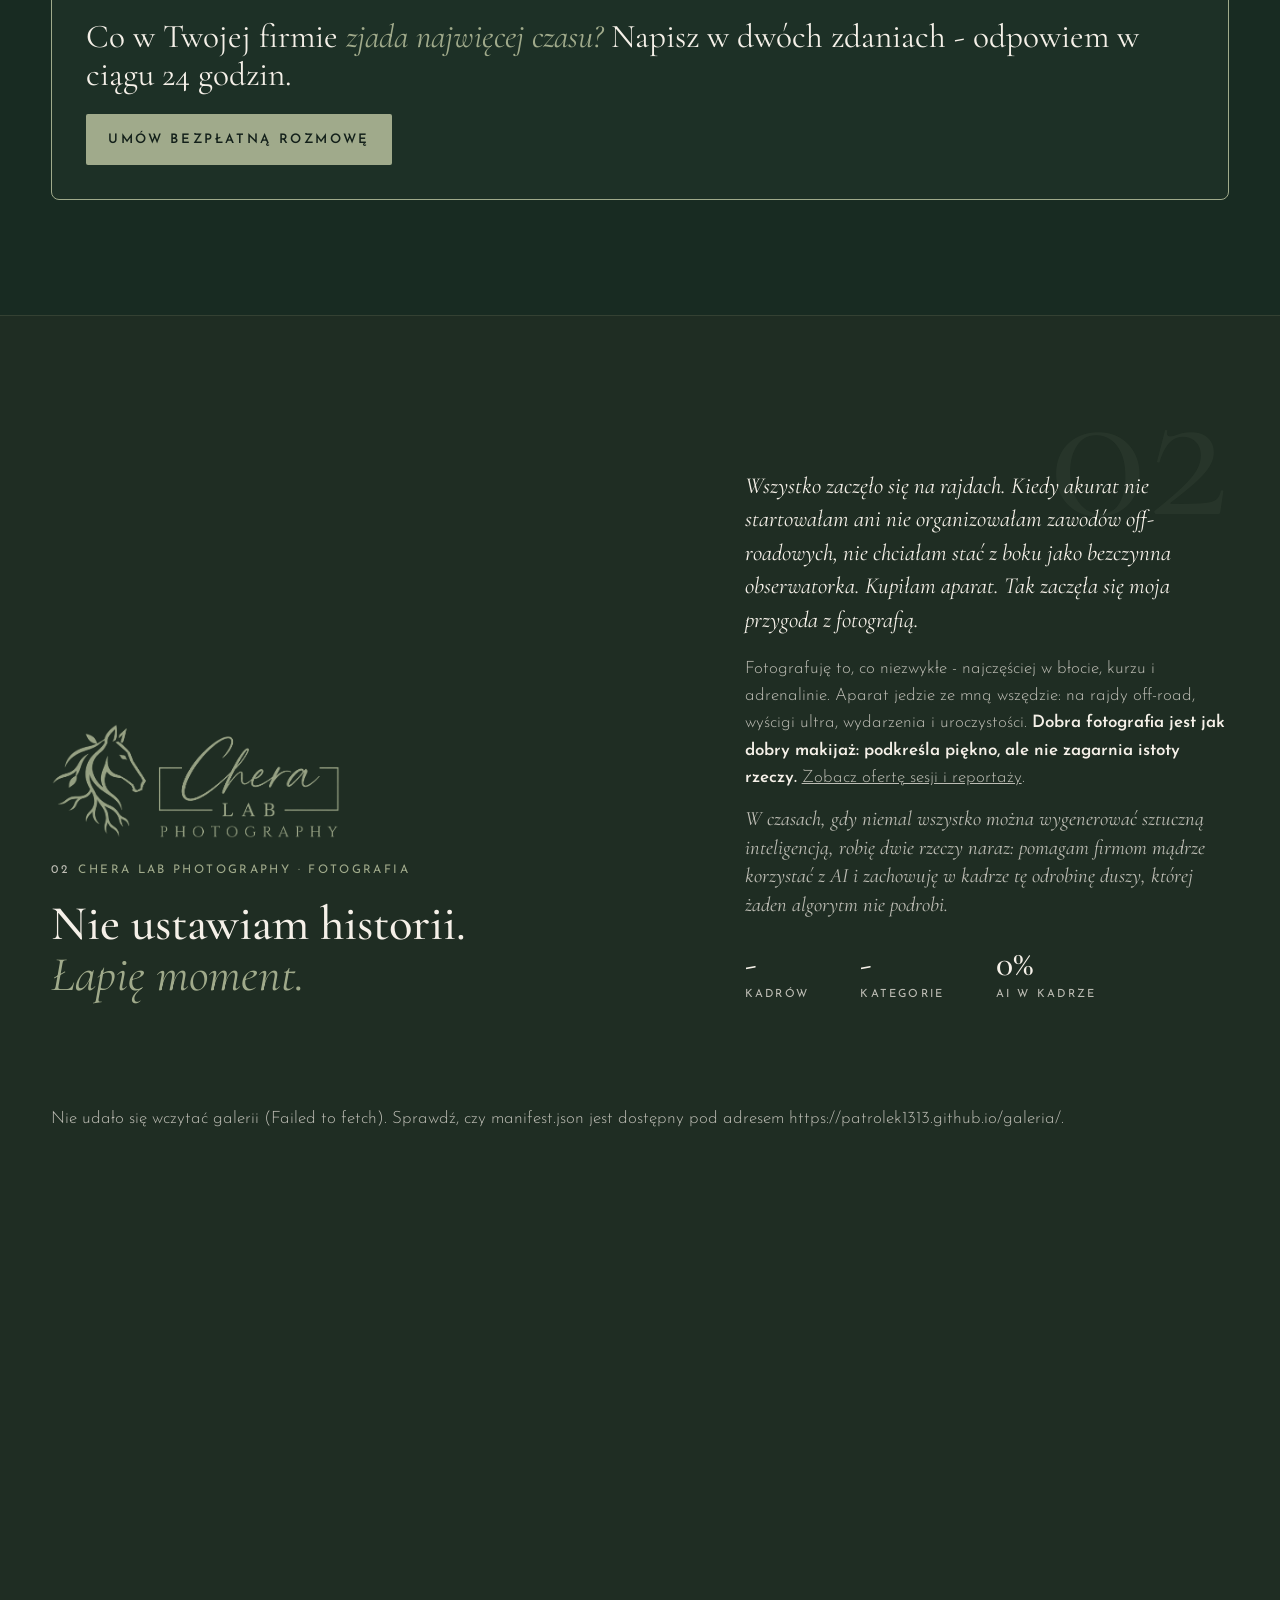
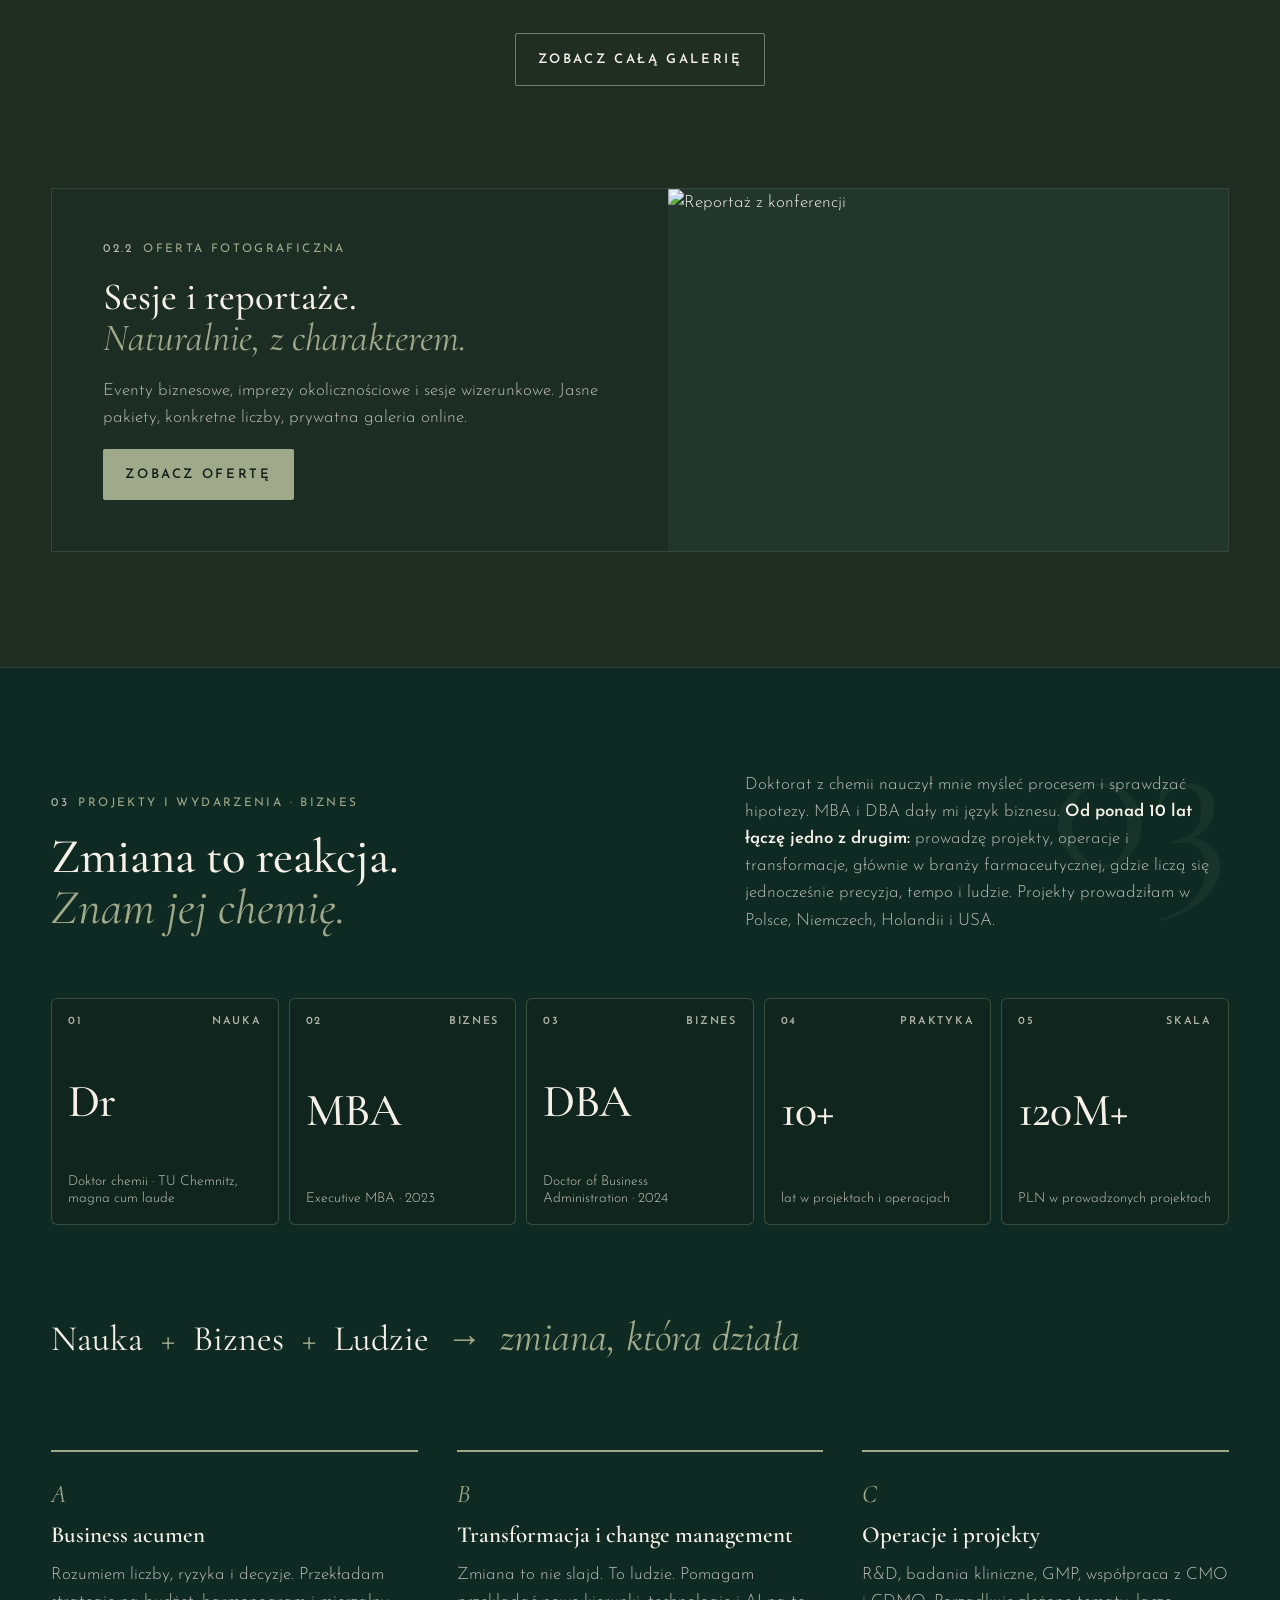
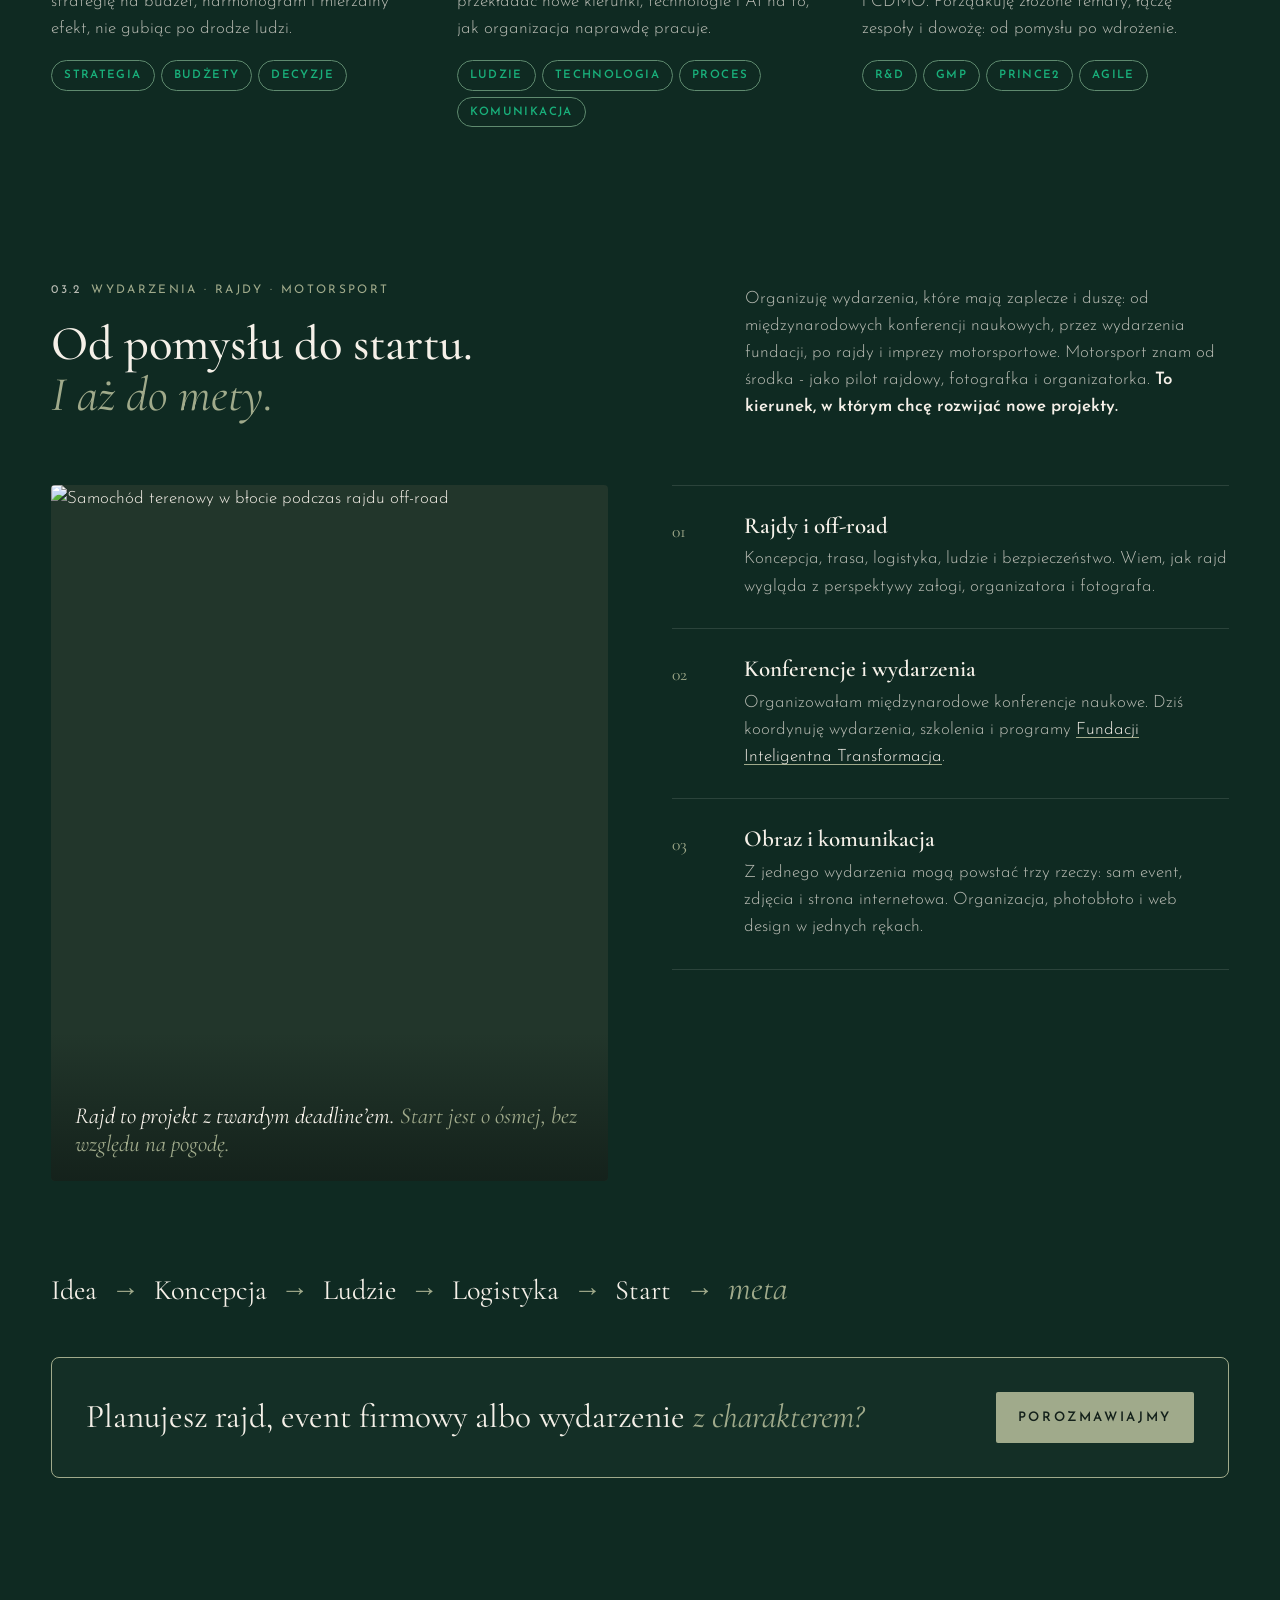
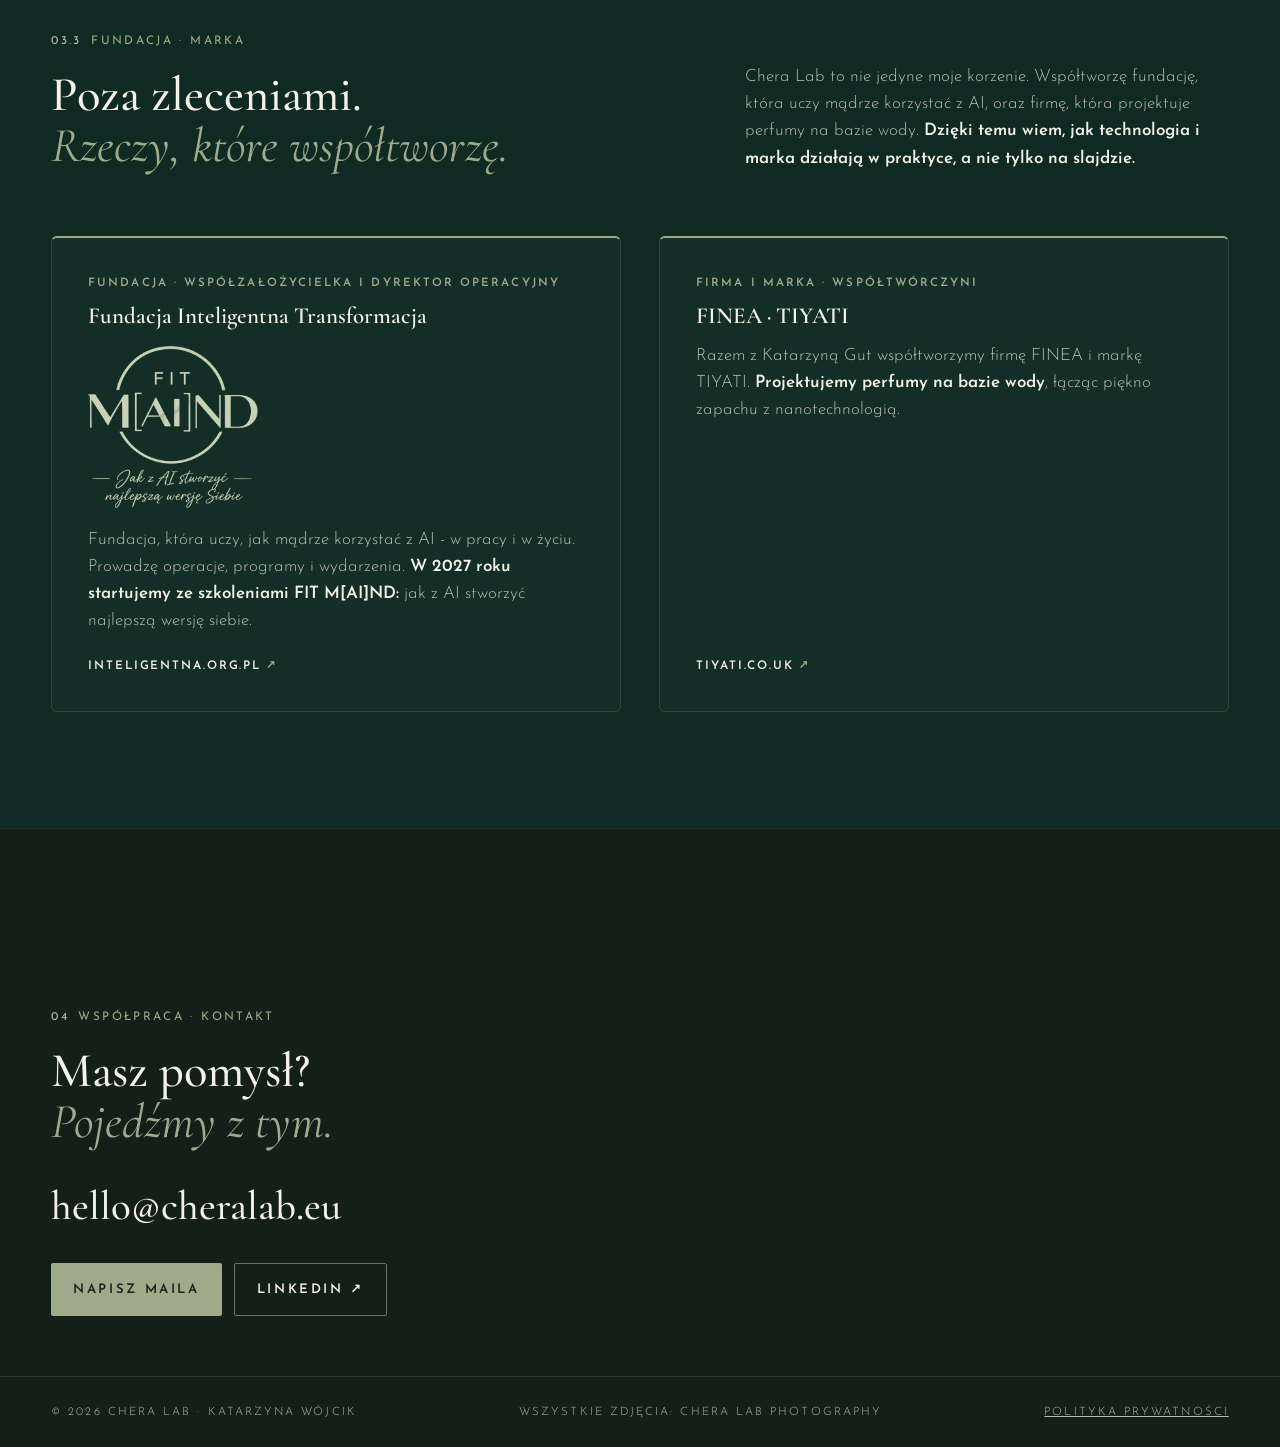
==== commit 8652827b: "Hero: PNG 785 kB -> WebP 136 kB + wersja 900px na telefony Zdjęcie hero zamienione na WebP (z zachow" ====
--- a/index.html
+++ b/index.html
@@ -775,7 +775,7 @@
    "name": "Katarzyna Wójcik",
    "jobTitle": "Web designer, fotografka, project manager",
    "url": "https://cheralab.eu/",
-   "image": "https://cheralab.eu/img/hero-kasia-chera.png",
+   "image": "https://cheralab.eu/img/hero-chera-lab.webp",
    "worksFor": {
     "@id": "https://cheralab.eu/#chera-lab"
    },
@@ -854,7 +854,7 @@
 <section class="hero" id="start"><span id="o-mnie" class="anchor"></span>
   <div class="slides" id="slides" aria-hidden="true"></div>
   <figure class="hero-visual">
-    <img class="hv-img" src="img/hero-kasia-chera.png" alt="Katarzyna Wójcik i znak Chera Lab - koń z korzeniami" width="1255" height="975">
+    <img class="hv-img" src="img/hero-chera-lab.webp" srcset="img/hero-chera-lab-900.webp 900w, img/hero-chera-lab.webp 1255w" sizes="(max-width:980px) min(86vw,420px), 1255px" fetchpriority="high" alt="Katarzyna Wójcik i znak Chera Lab - koń z korzeniami" width="1255" height="975">
     <figcaption>„Chera” to imię mojego ukochanego konia z dzieciństwa. <em>Od podstawówki wszyscy tak na mnie mówią.</em></figcaption>
   </figure>
   <div class="hero-in">
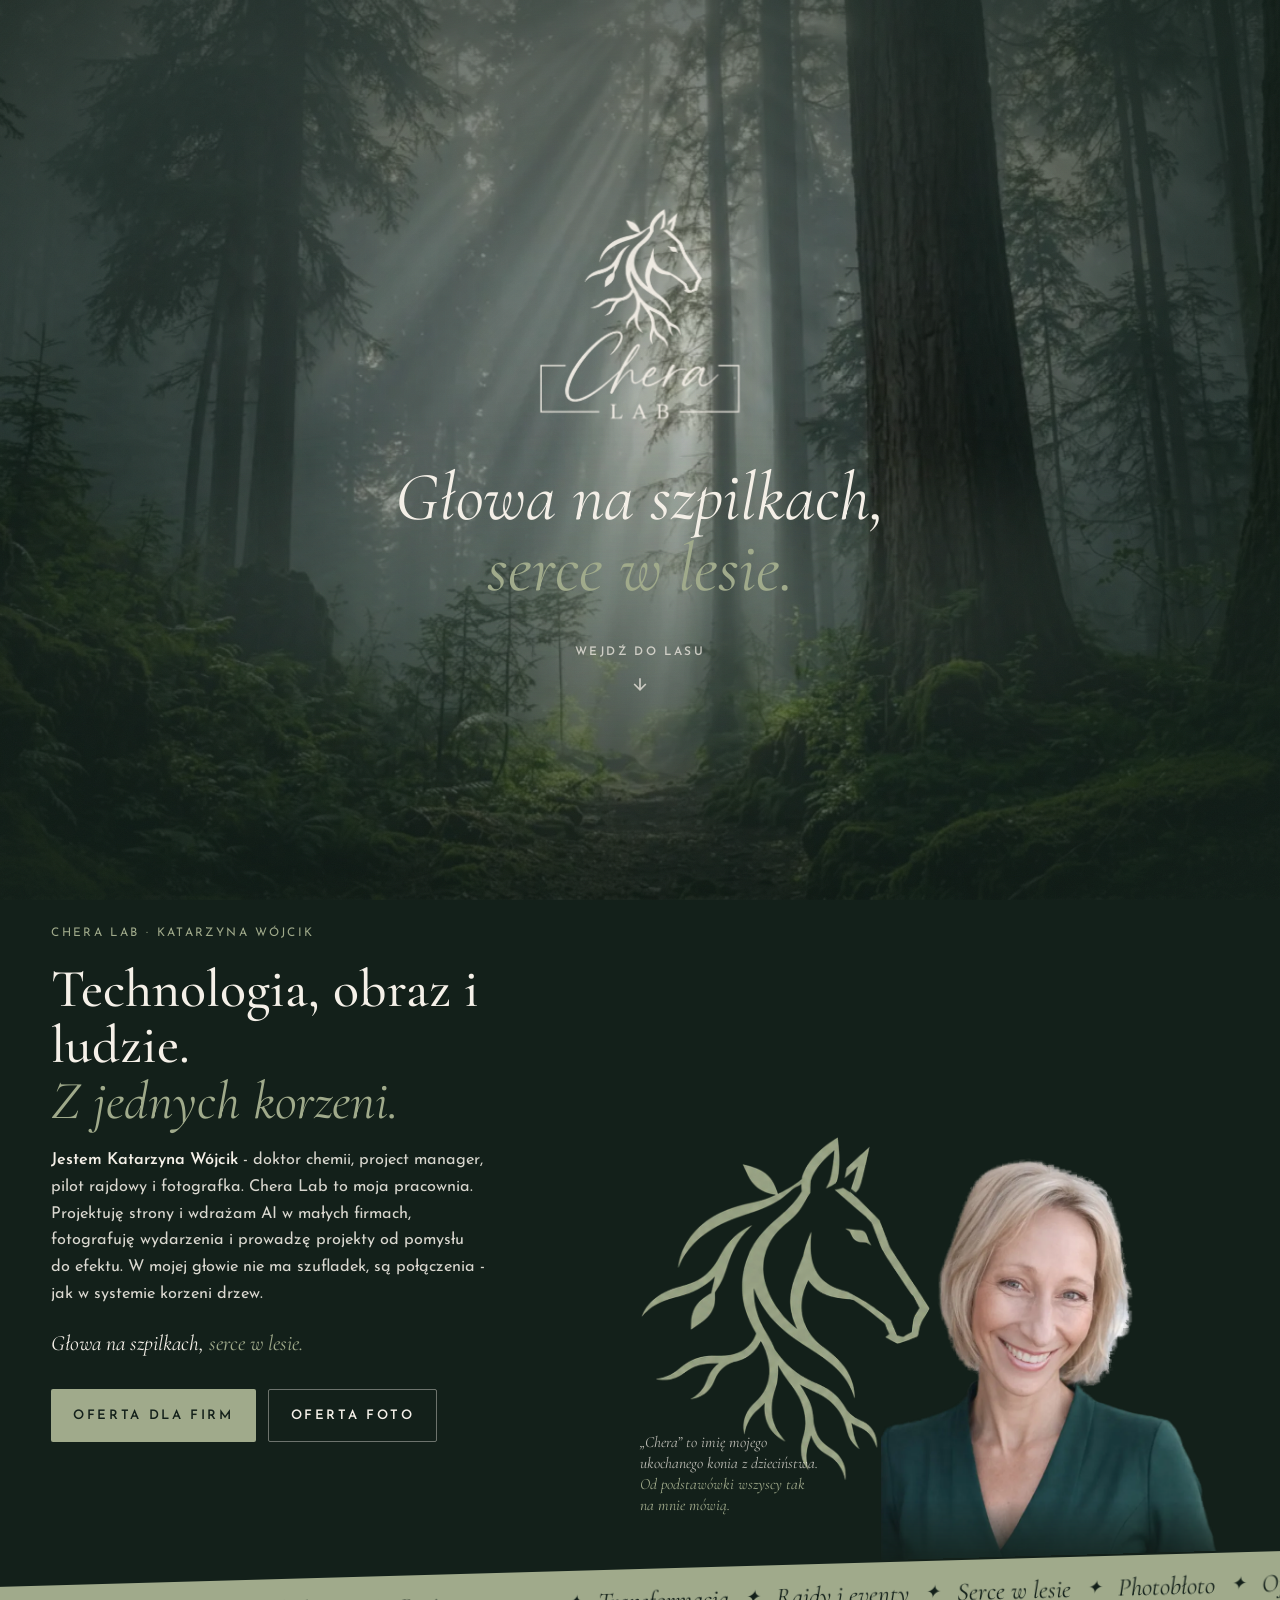
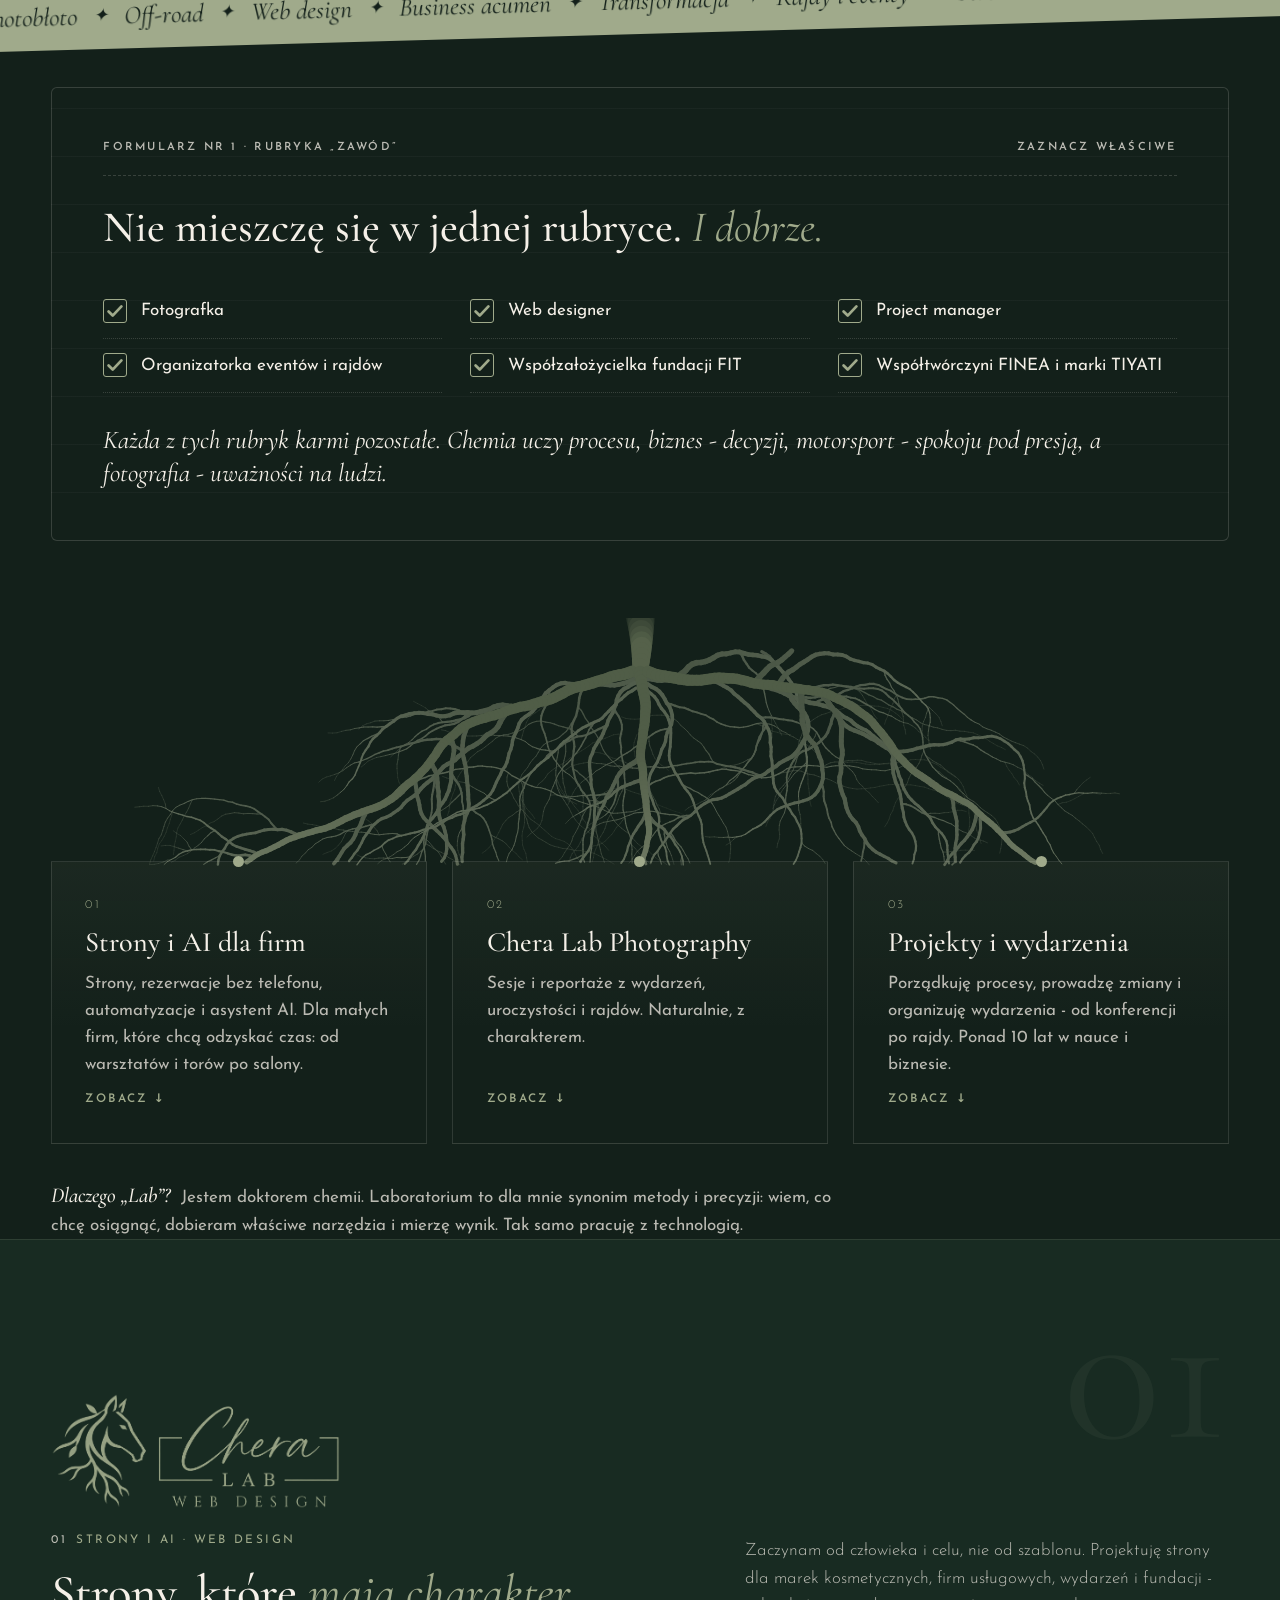
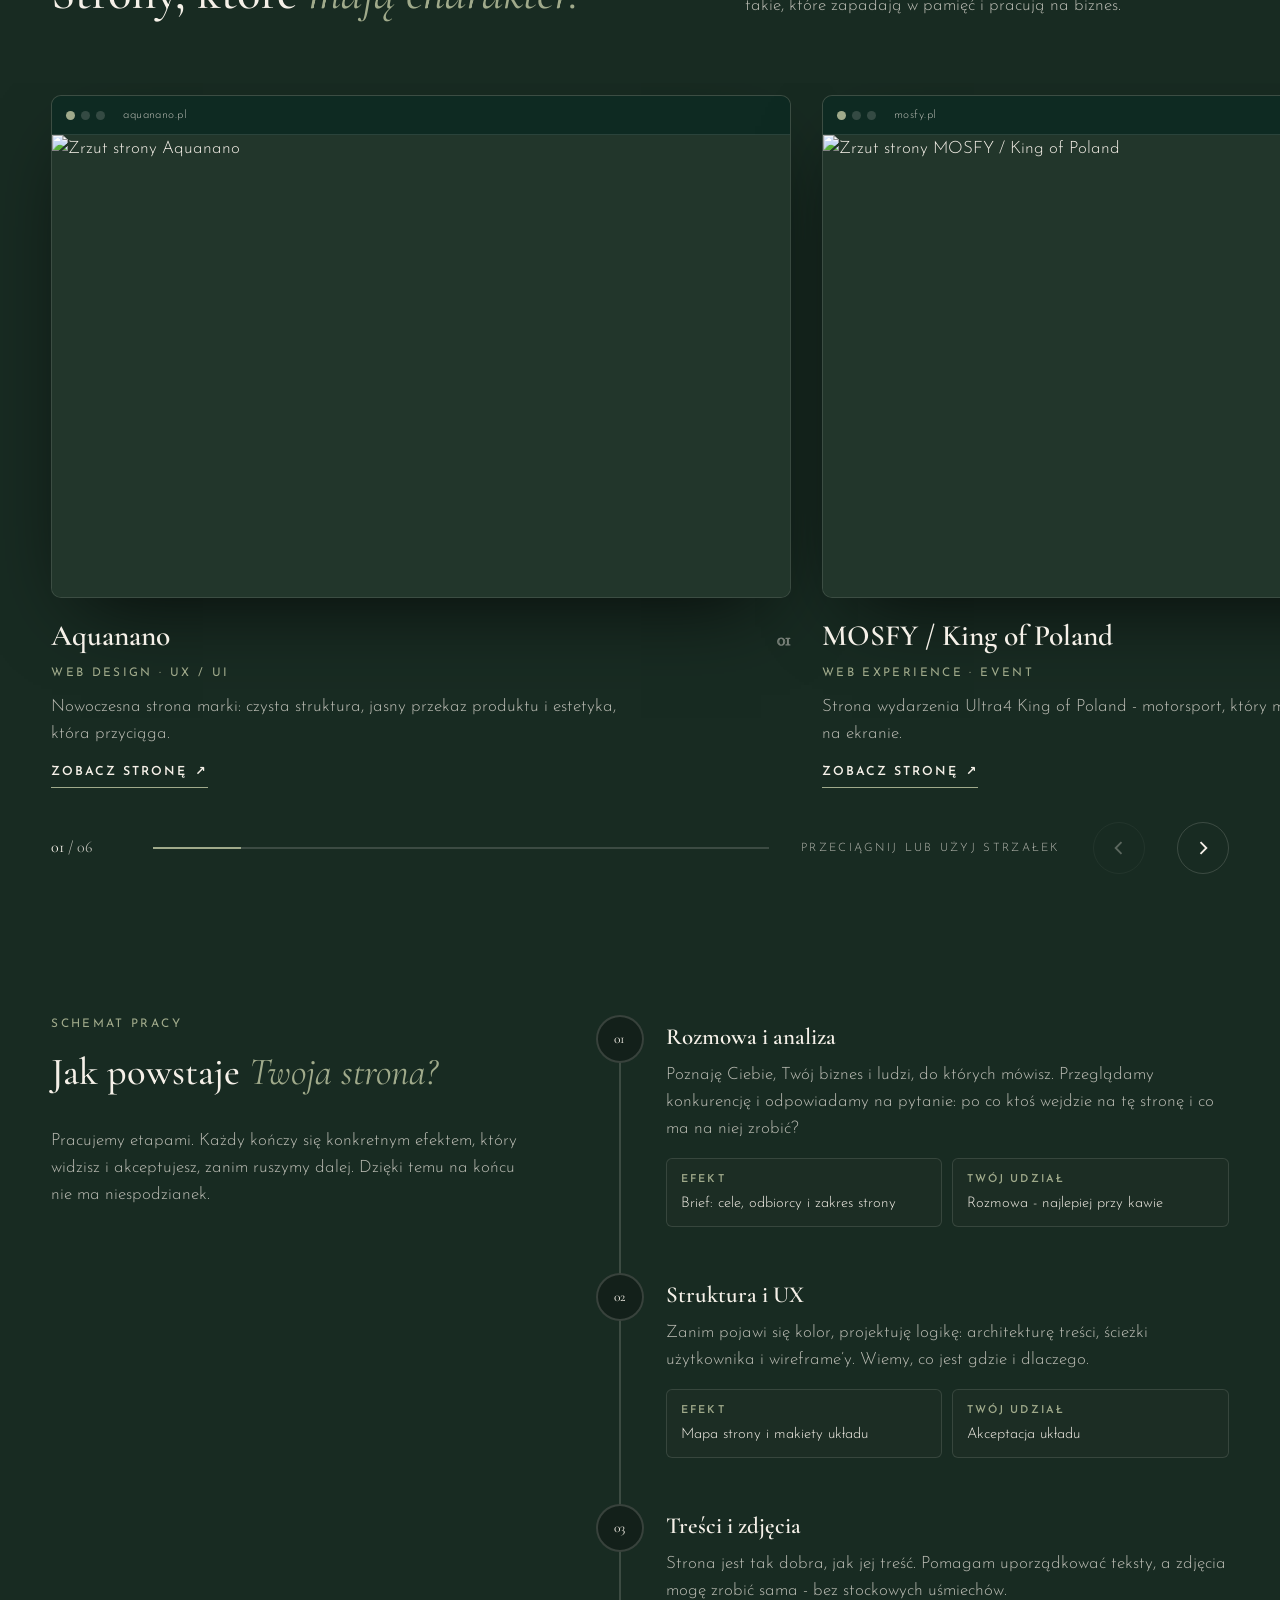
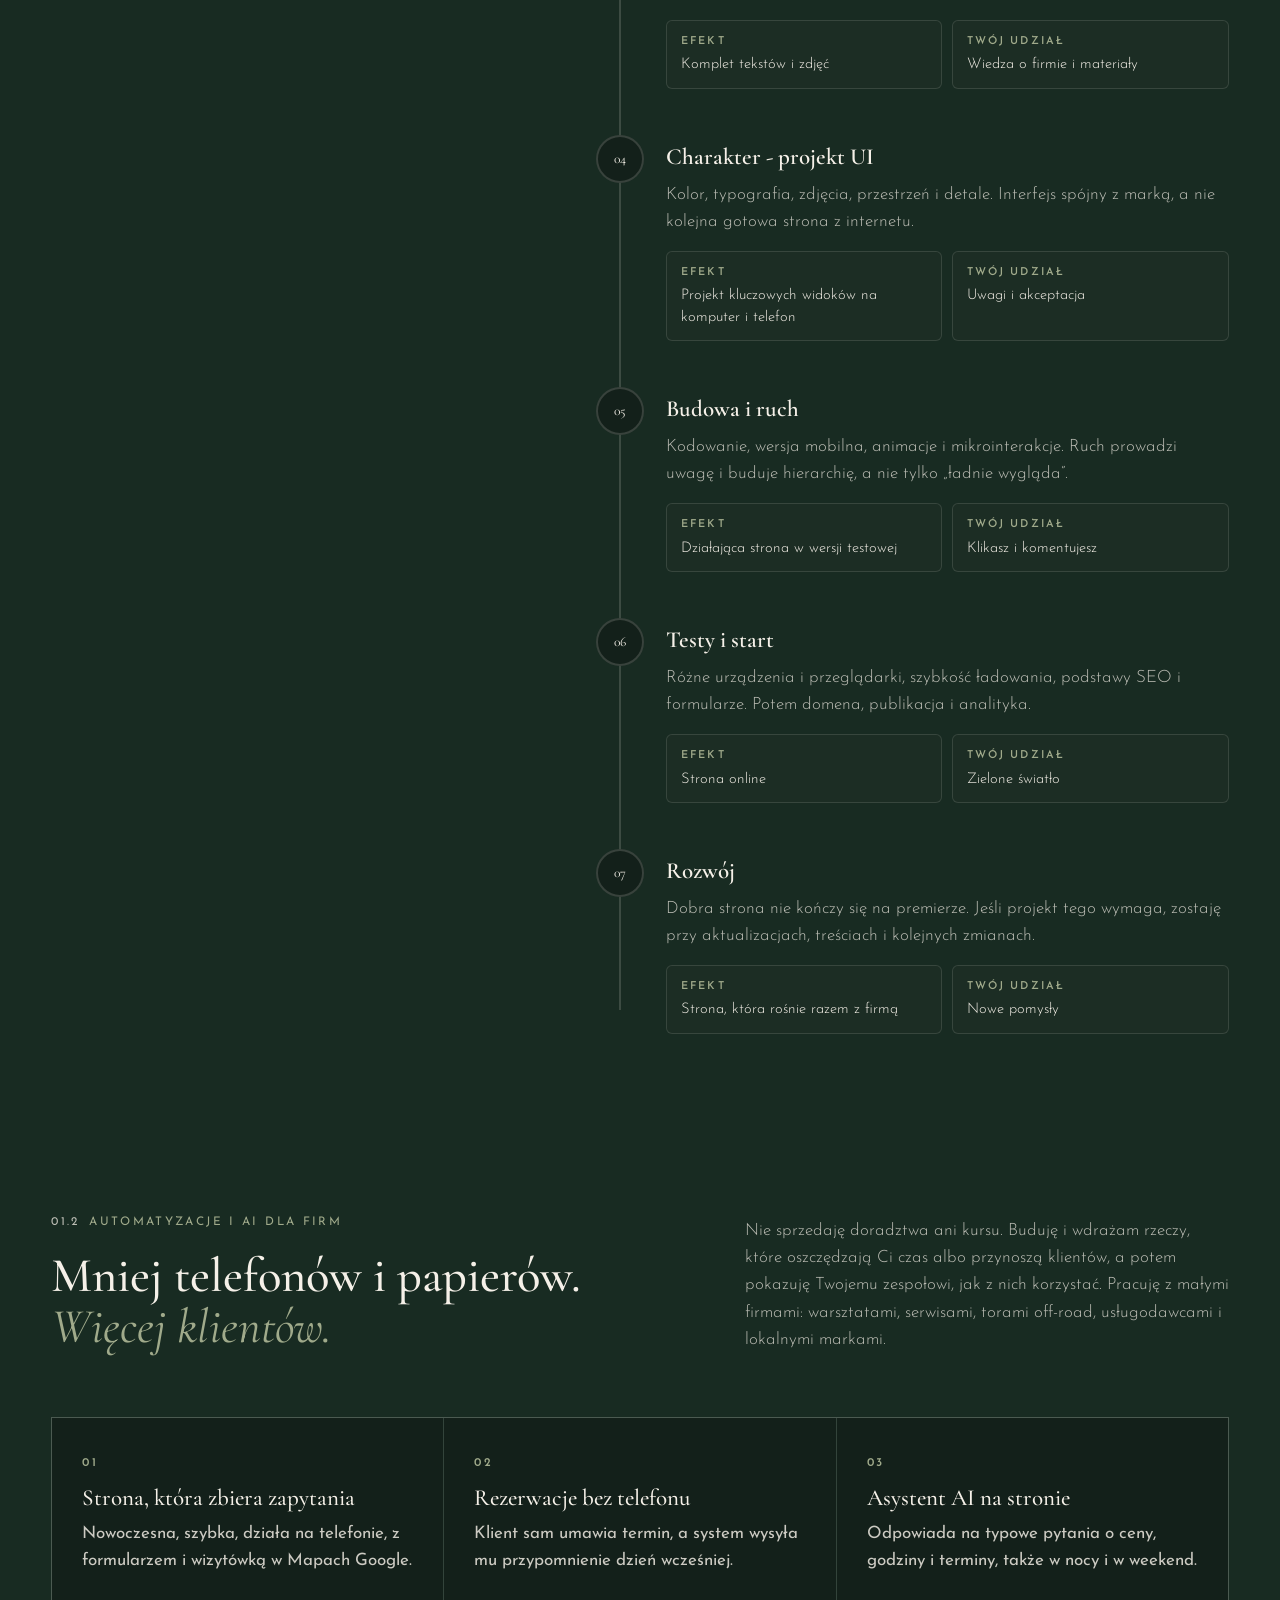
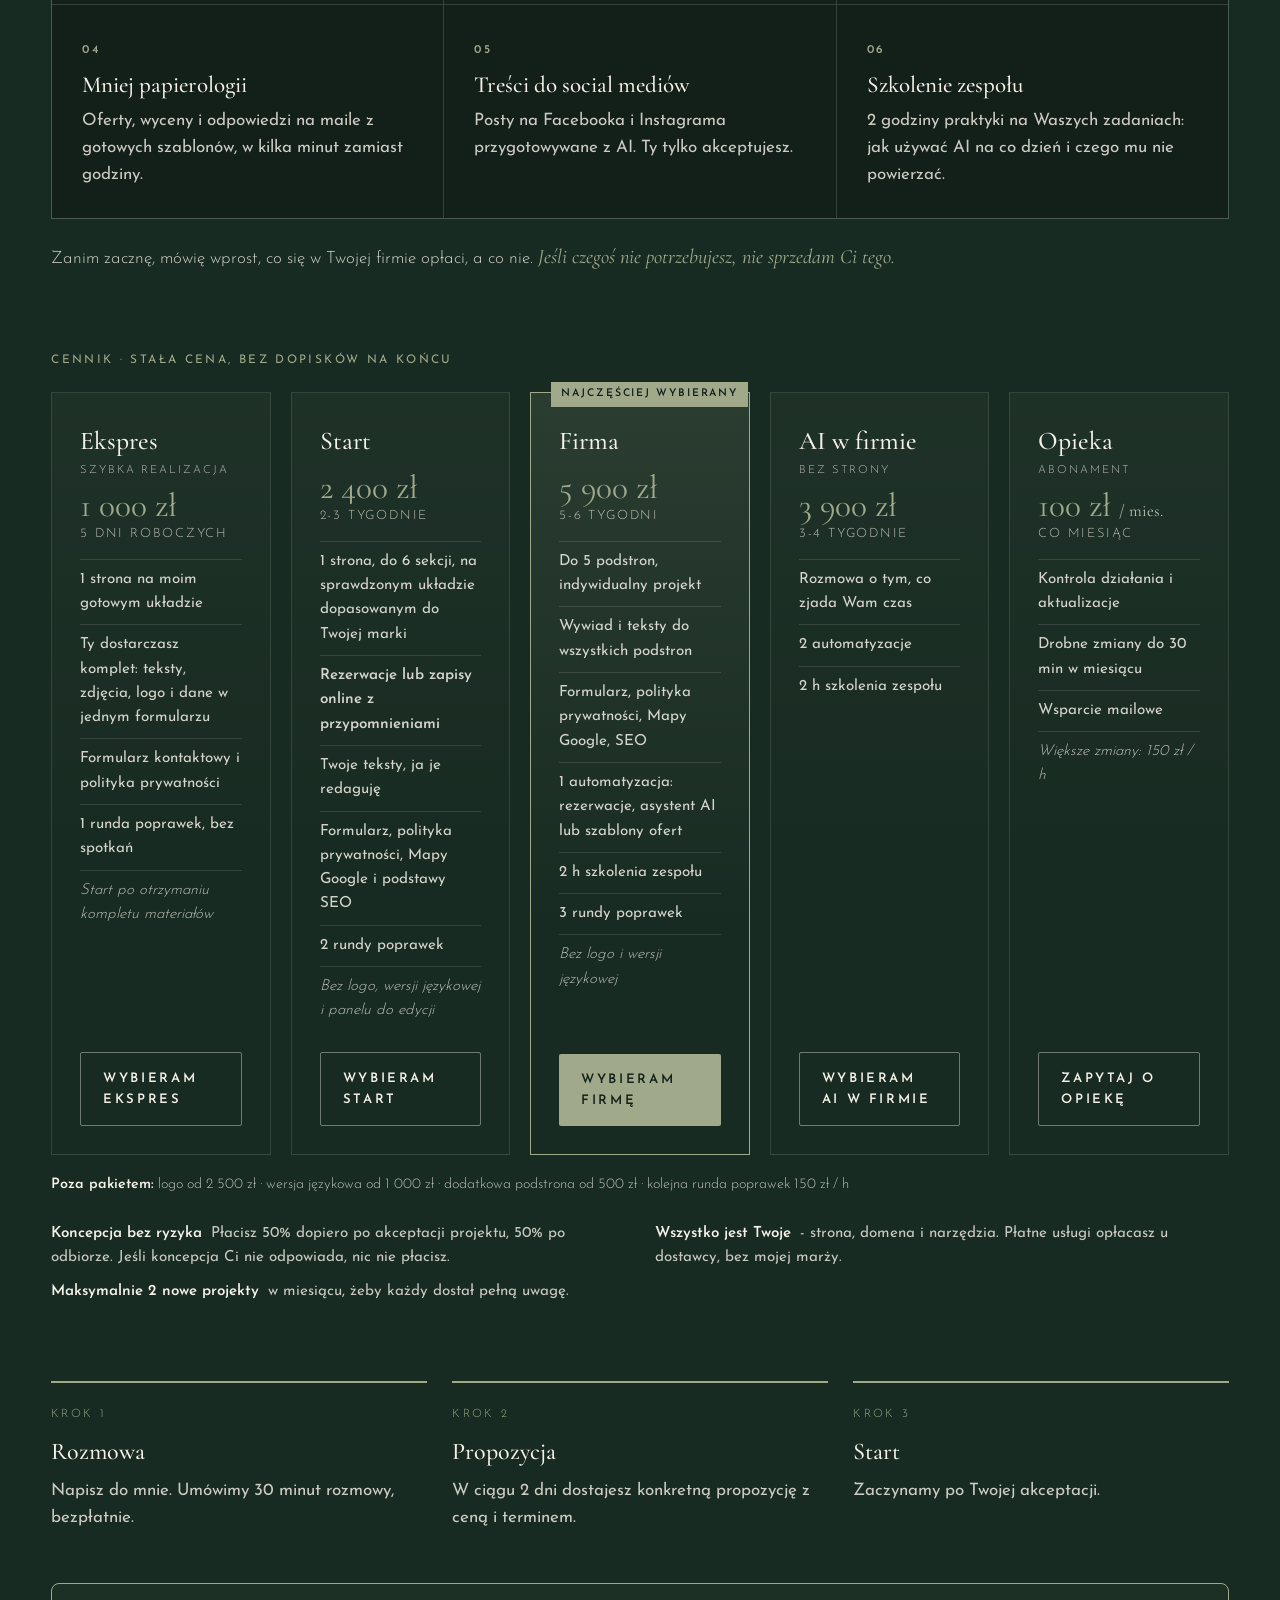
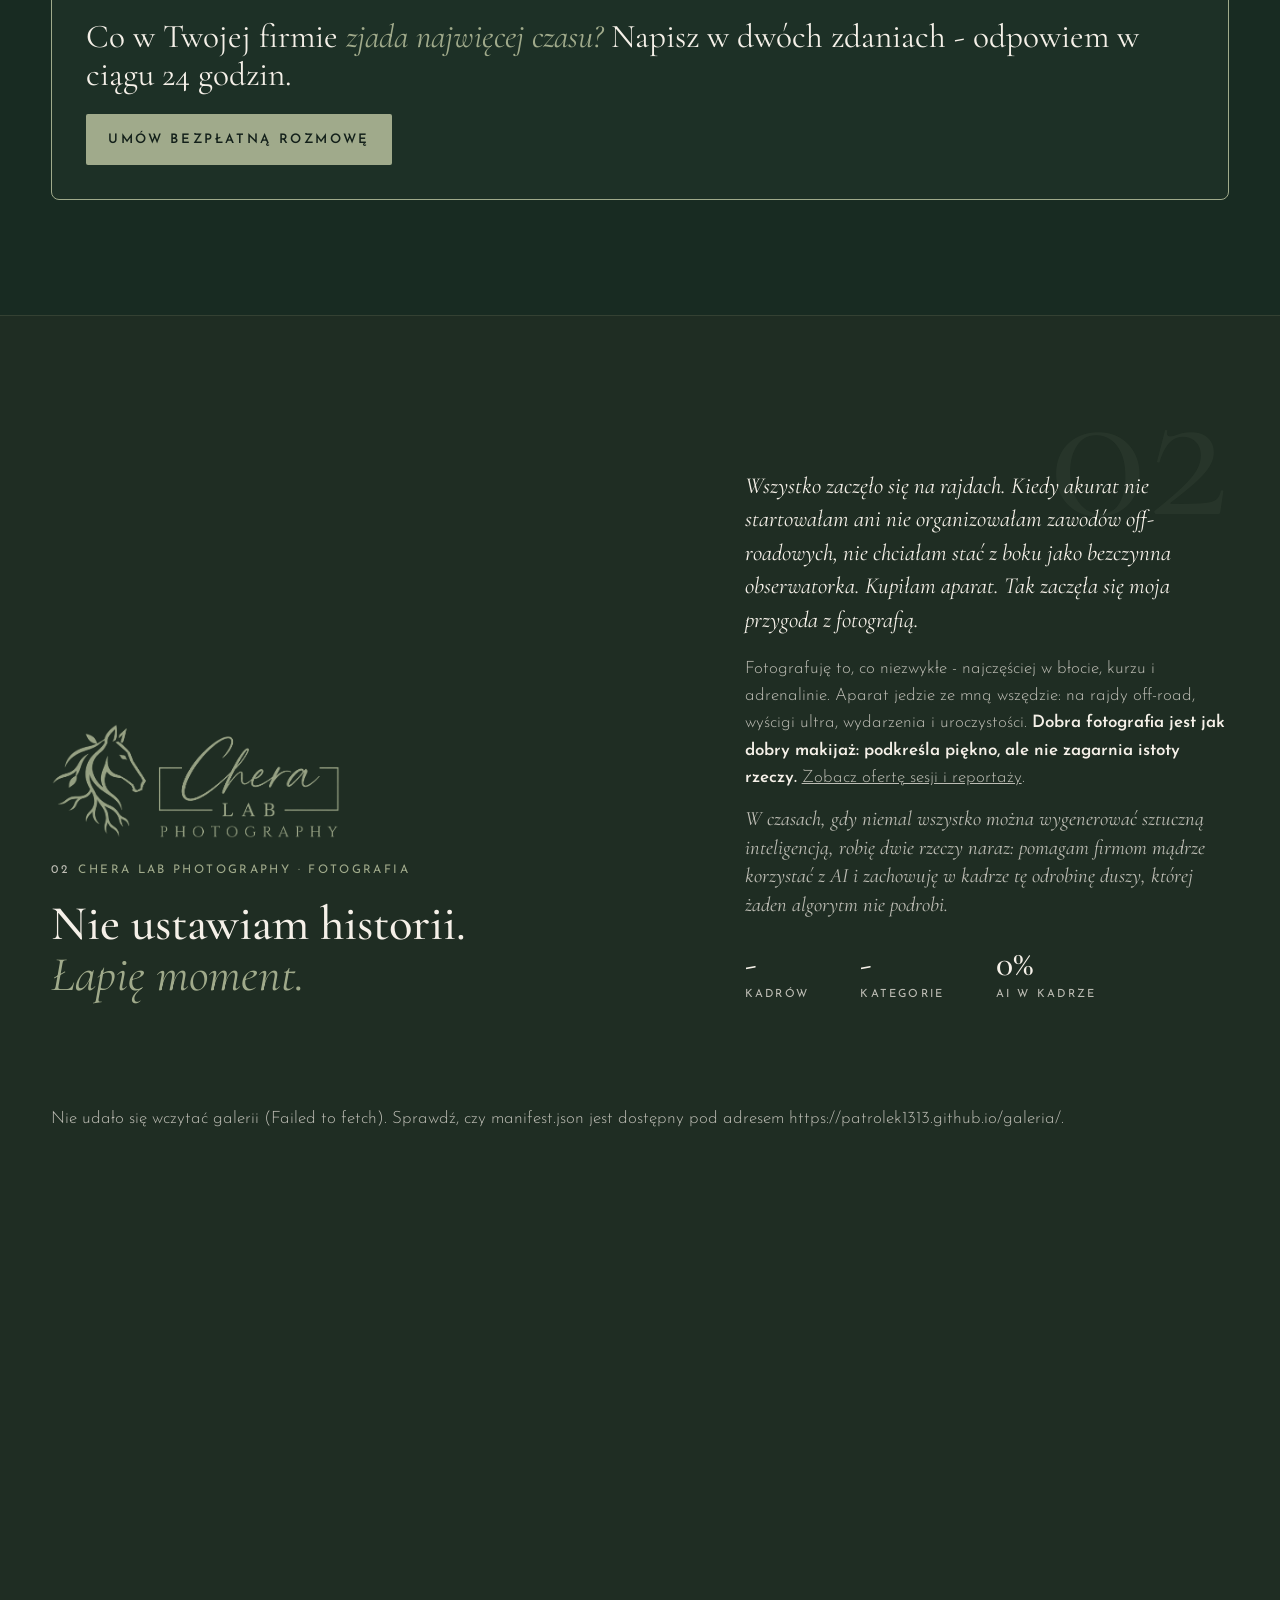
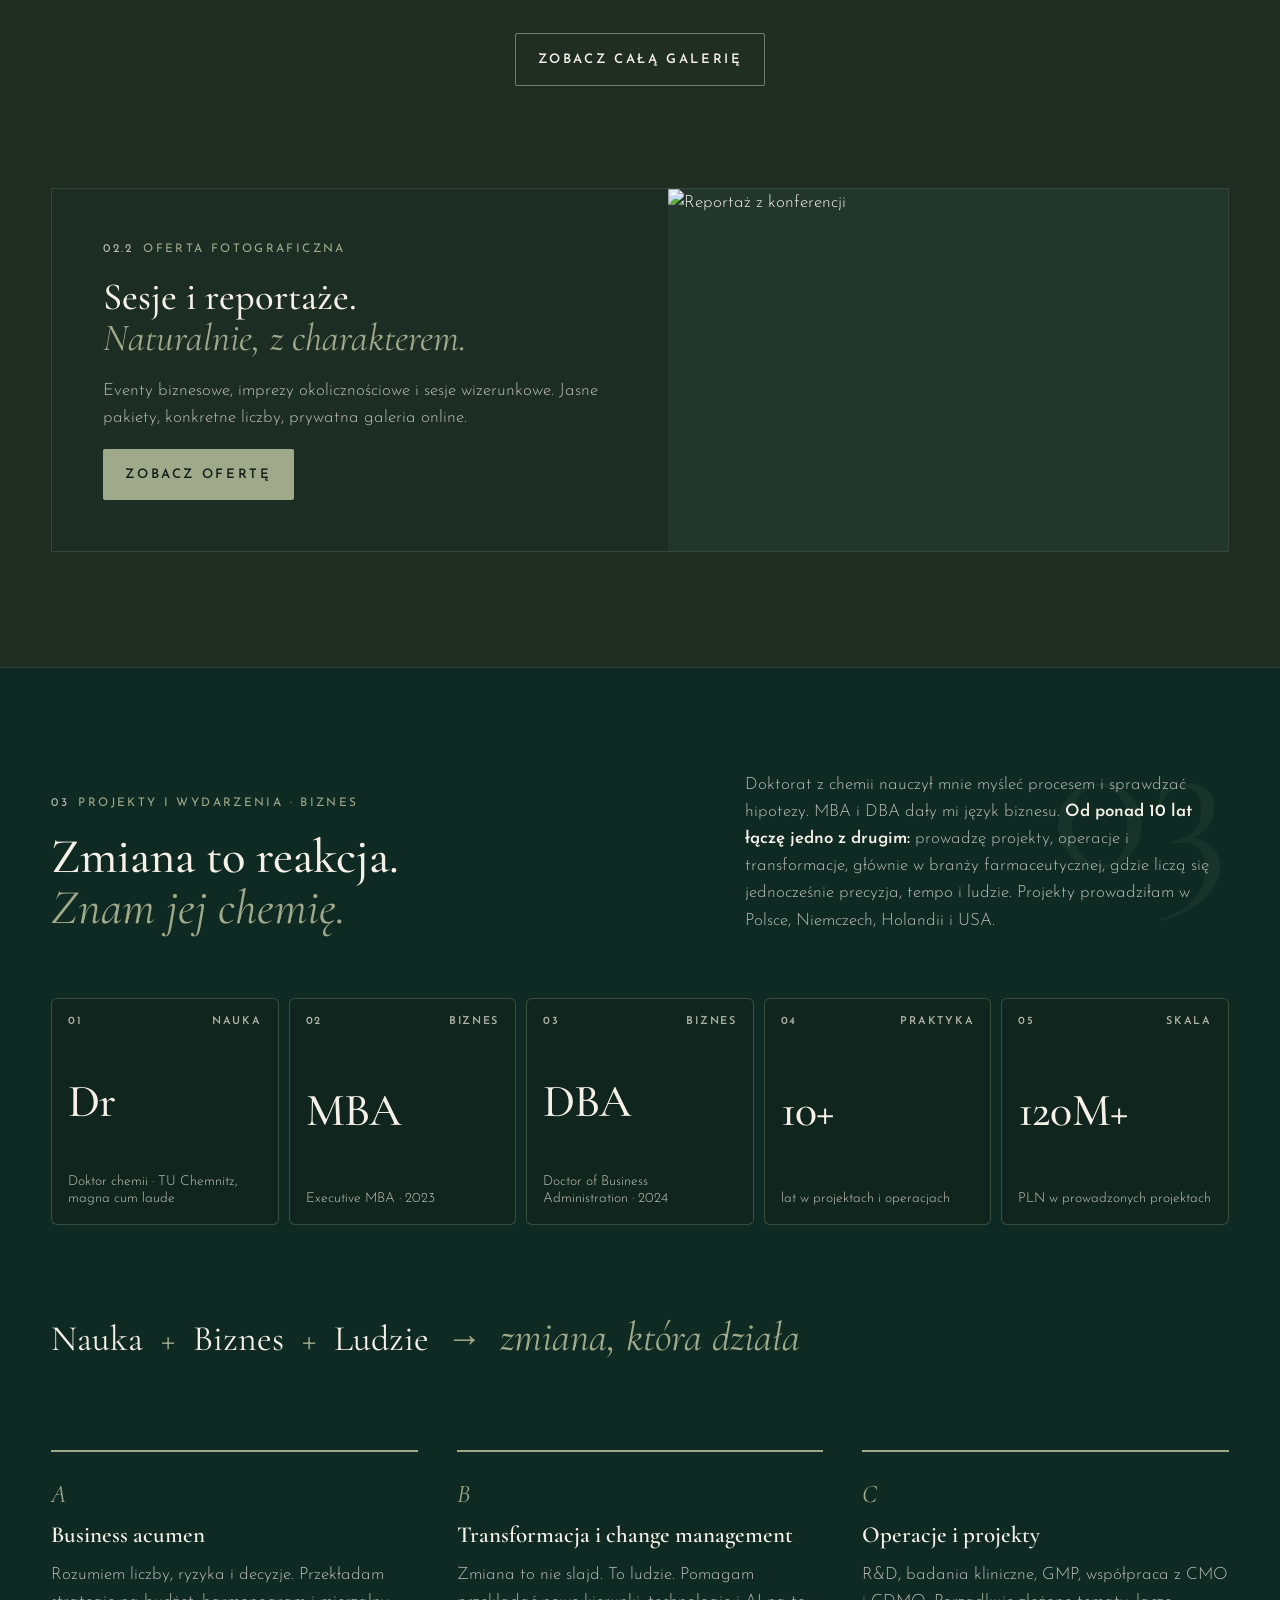
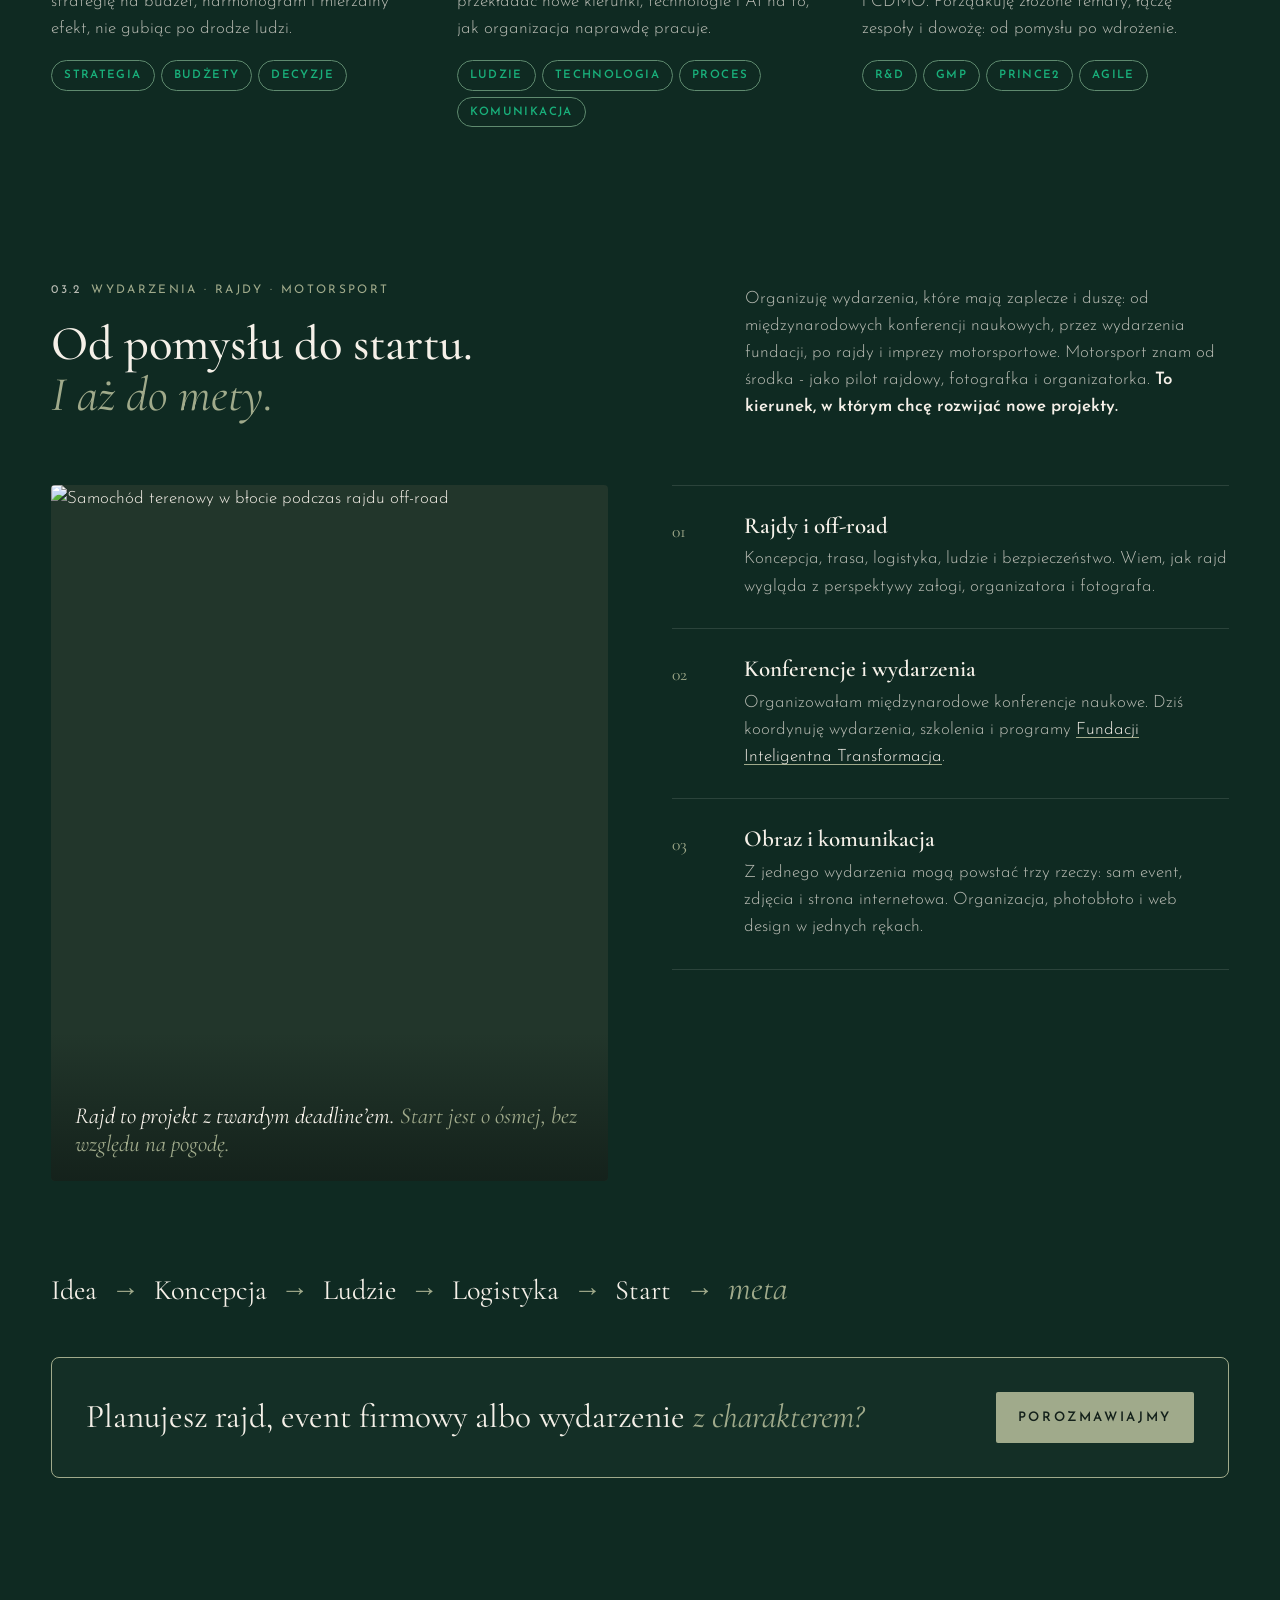
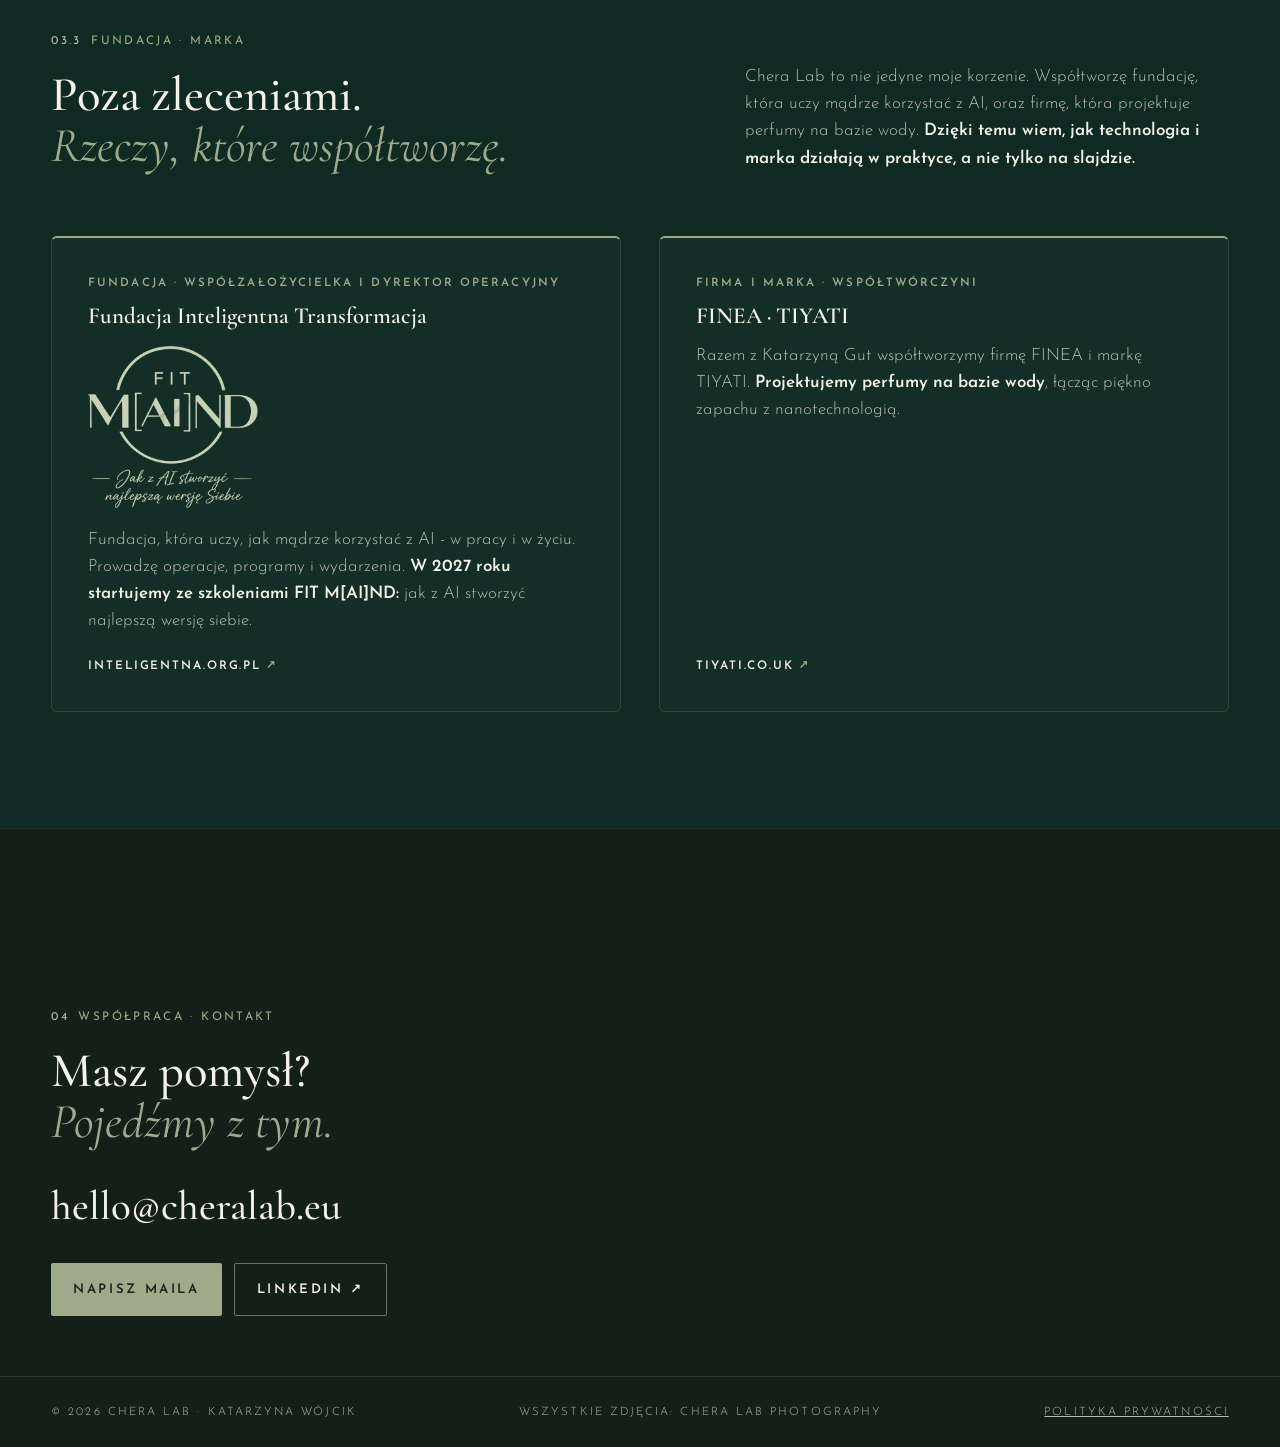
==== commit 6a2de03c: "Kafelek 01: dla małych firm, nie tylko moto Co-Authored-By: Claude Opus 5.5 <noreply@anthropic.com> " ====
--- a/index.html
+++ b/index.html
@@ -895,7 +895,7 @@
     </div>
     <div class="roots-map" id="rootsMap">
       <div class="lab-grid">
-        <a class="lab-item" data-r="1" href="#web"><span class="node"></span><span class="lab-n">01</span><h3>Strony i AI dla firm</h3><p>Strony, rezerwacje bez telefonu, automatyzacje i asystent AI. Najchętniej dla branży moto - warsztatów, torów i organizatorów eventów.</p><span class="lab-go">Zobacz ↓</span></a>
+        <a class="lab-item" data-r="1" href="#web"><span class="node"></span><span class="lab-n">01</span><h3>Strony i AI dla firm</h3><p>Strony, rezerwacje bez telefonu, automatyzacje i asystent AI. Dla małych firm, które chcą odzyskać czas: od warsztatów i torów po salony.</p><span class="lab-go">Zobacz ↓</span></a>
         <a class="lab-item" data-r="2" href="#foto"><span class="node"></span><span class="lab-n">02</span><h3>Chera Lab Photography</h3><p>Sesje i reportaże z wydarzeń, uroczystości i rajdów. Naturalnie, z charakterem.</p><span class="lab-go">Zobacz ↓</span></a>
         <a class="lab-item" data-r="3" href="#biznes"><span class="node"></span><span class="lab-n">03</span><h3>Projekty i wydarzenia</h3><p>Porządkuję procesy, prowadzę zmiany i organizuję wydarzenia - od konferencji po rajdy. Ponad 10 lat w nauce i biznesie.</p><span class="lab-go">Zobacz ↓</span></a>
       </div>
